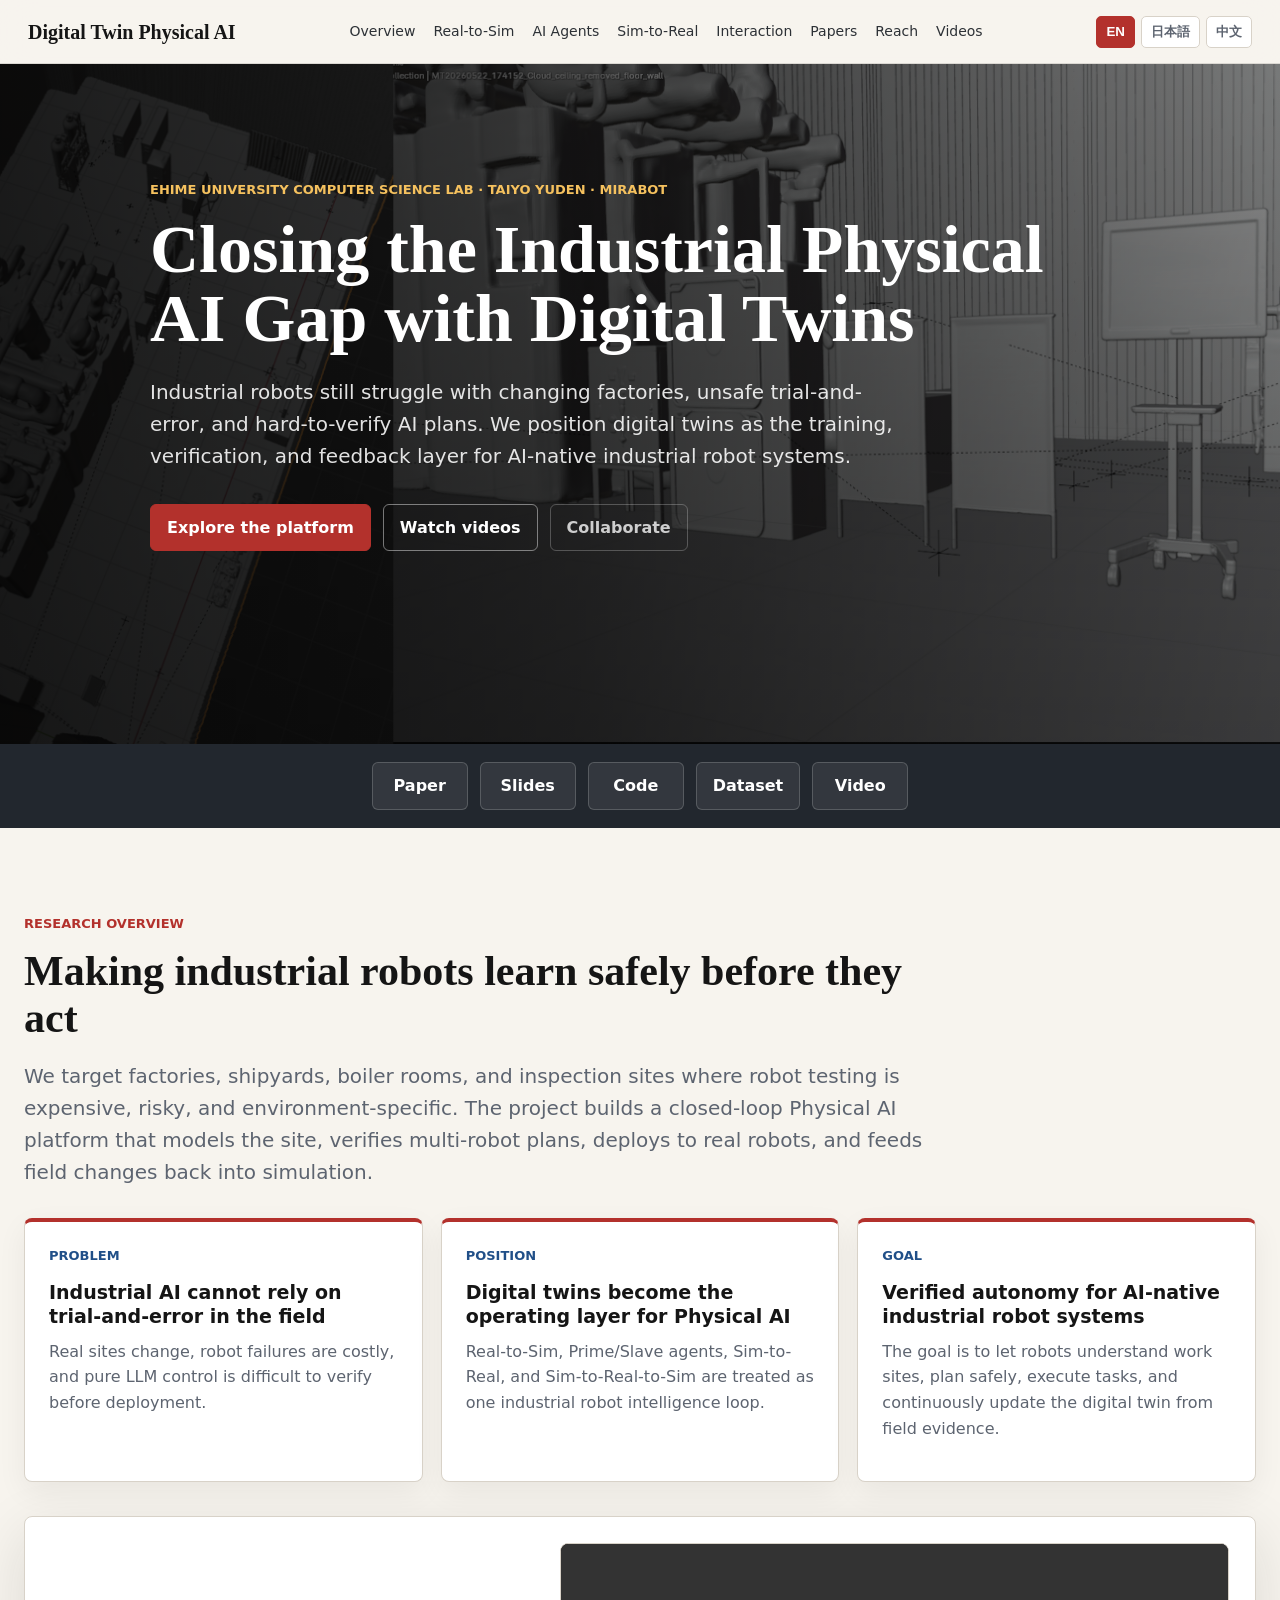
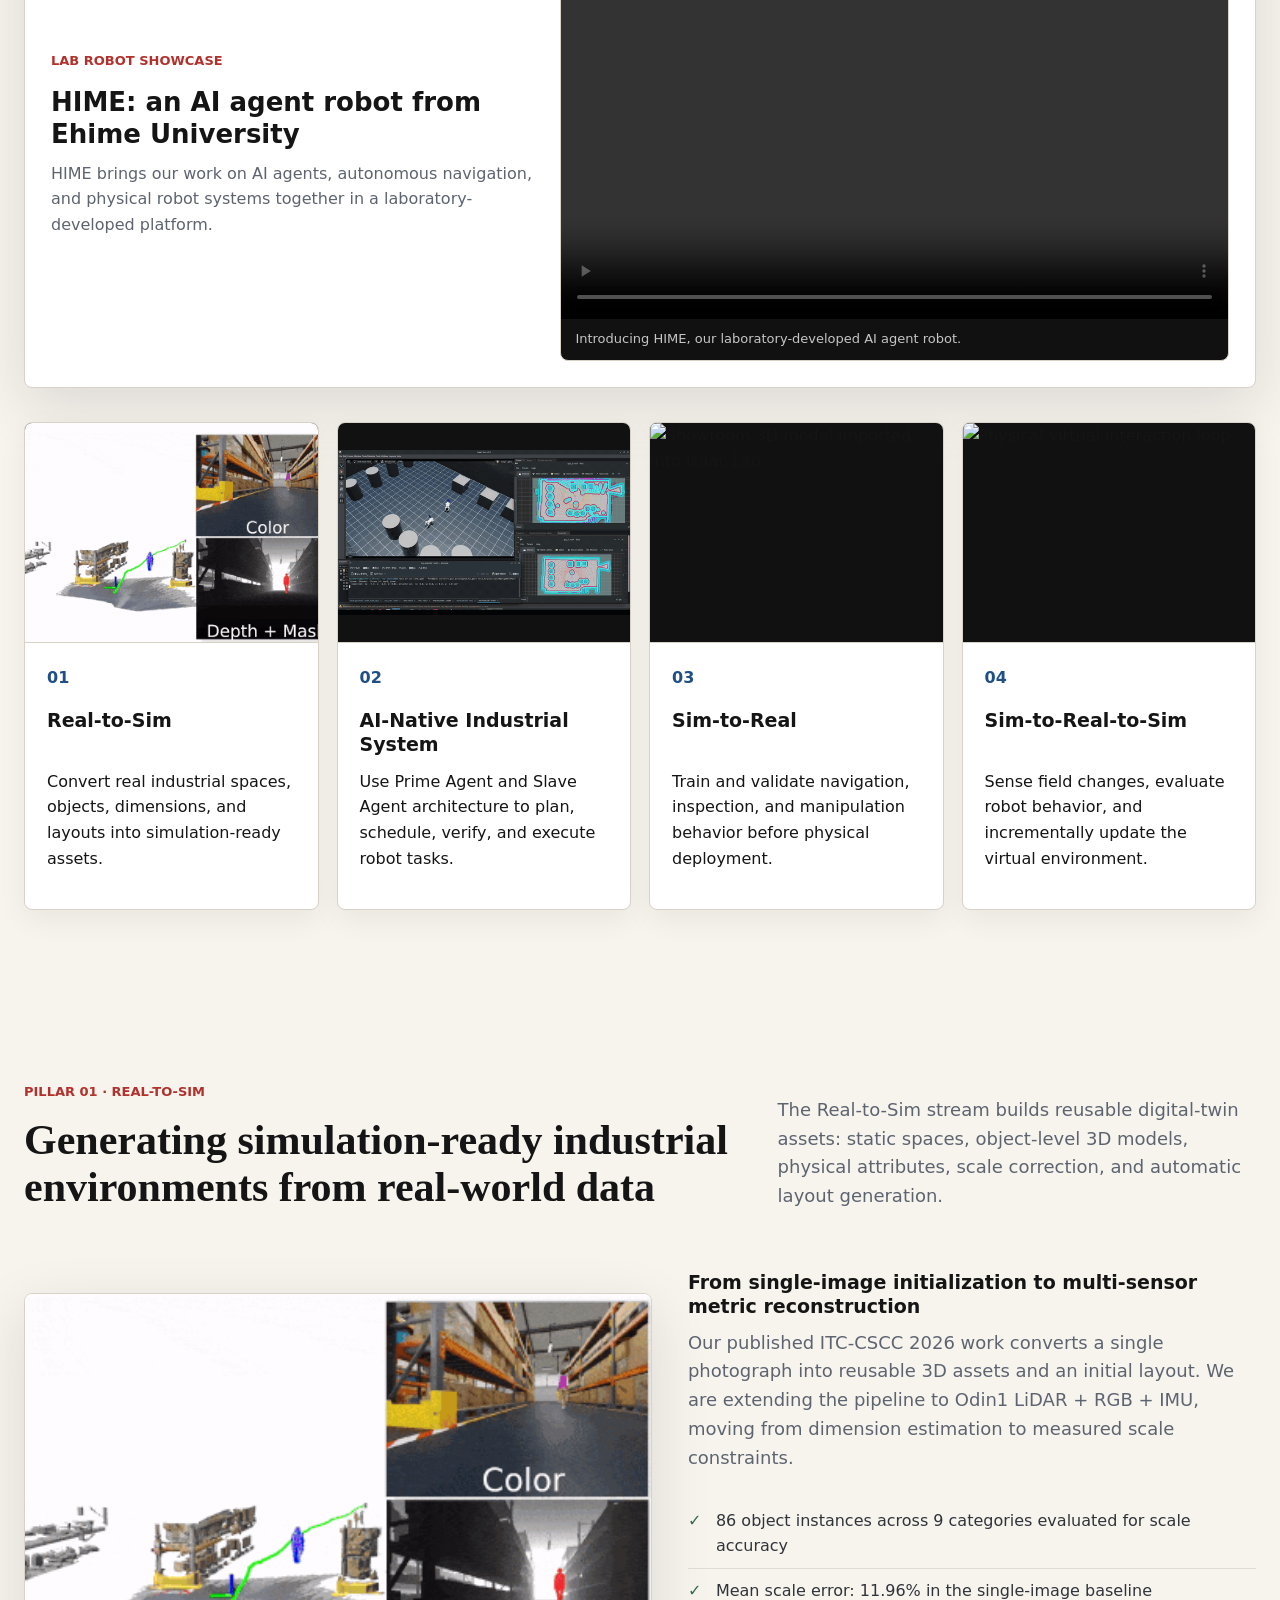
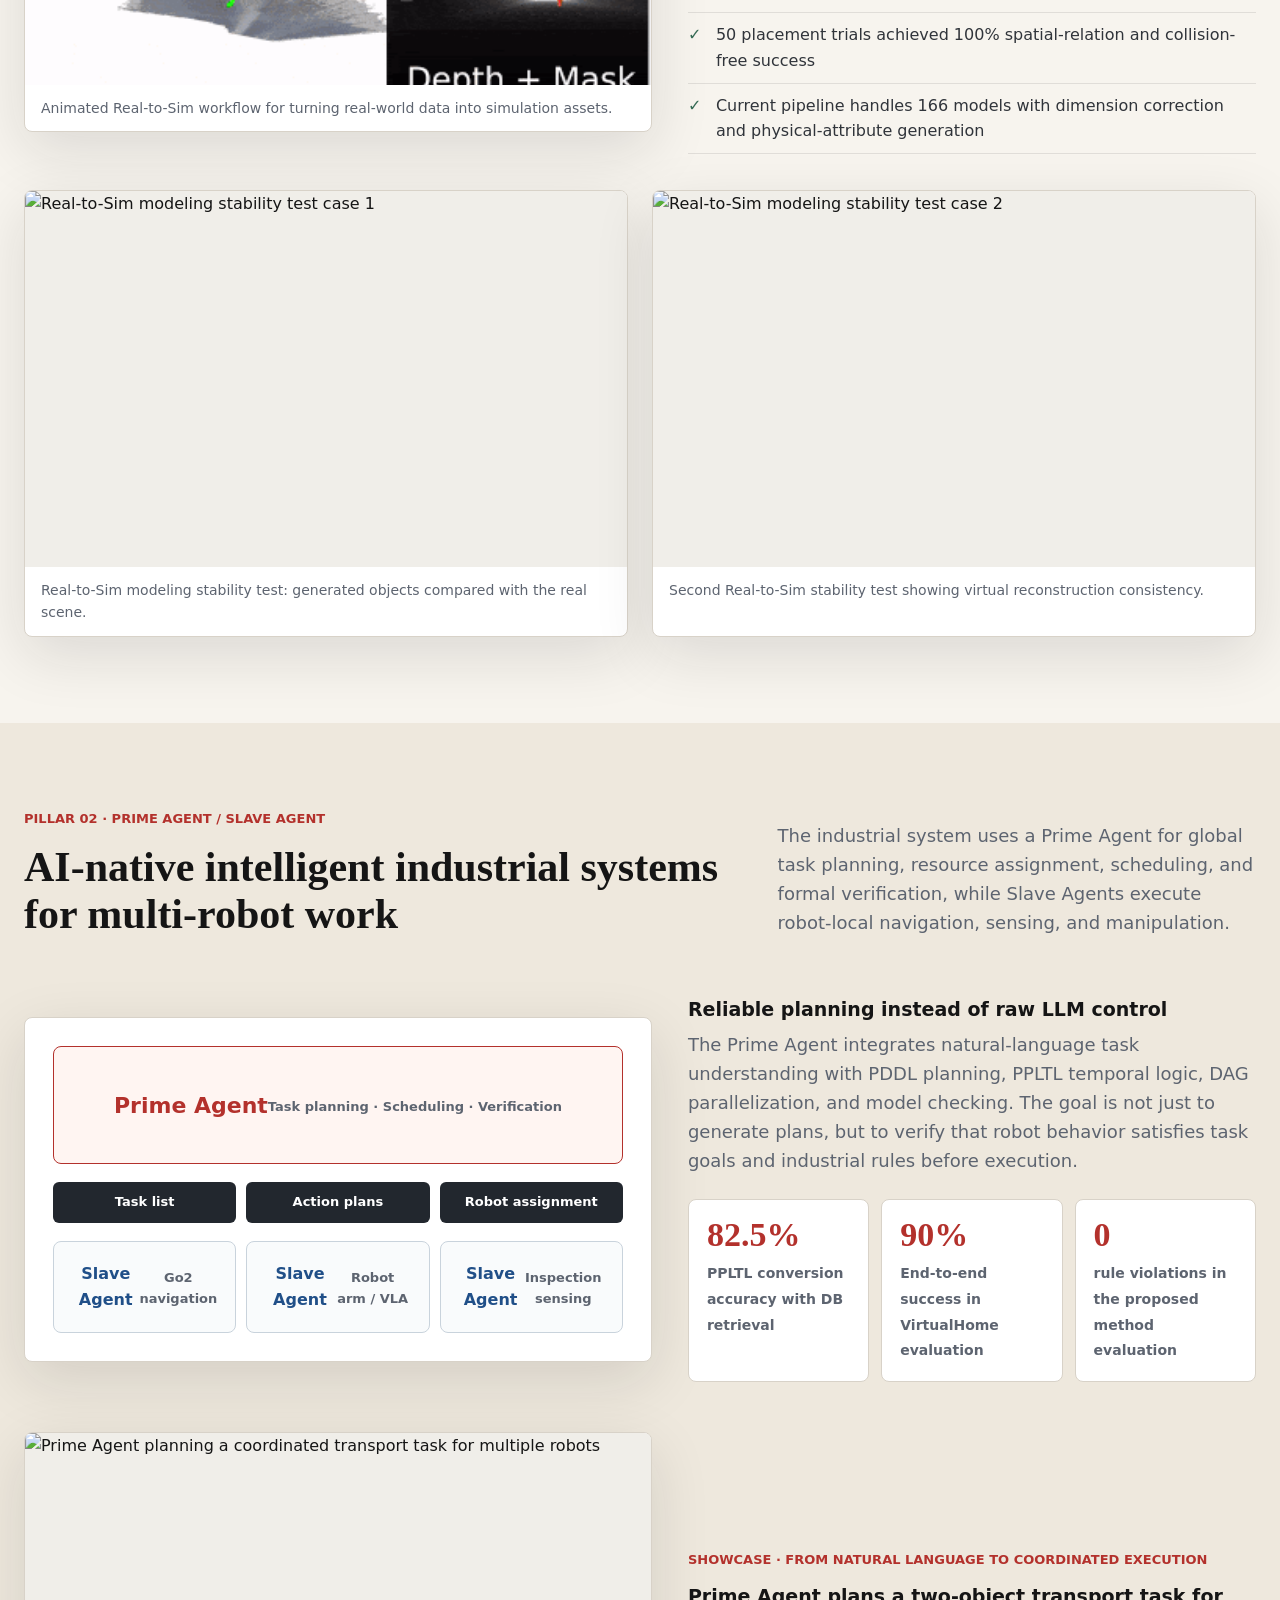
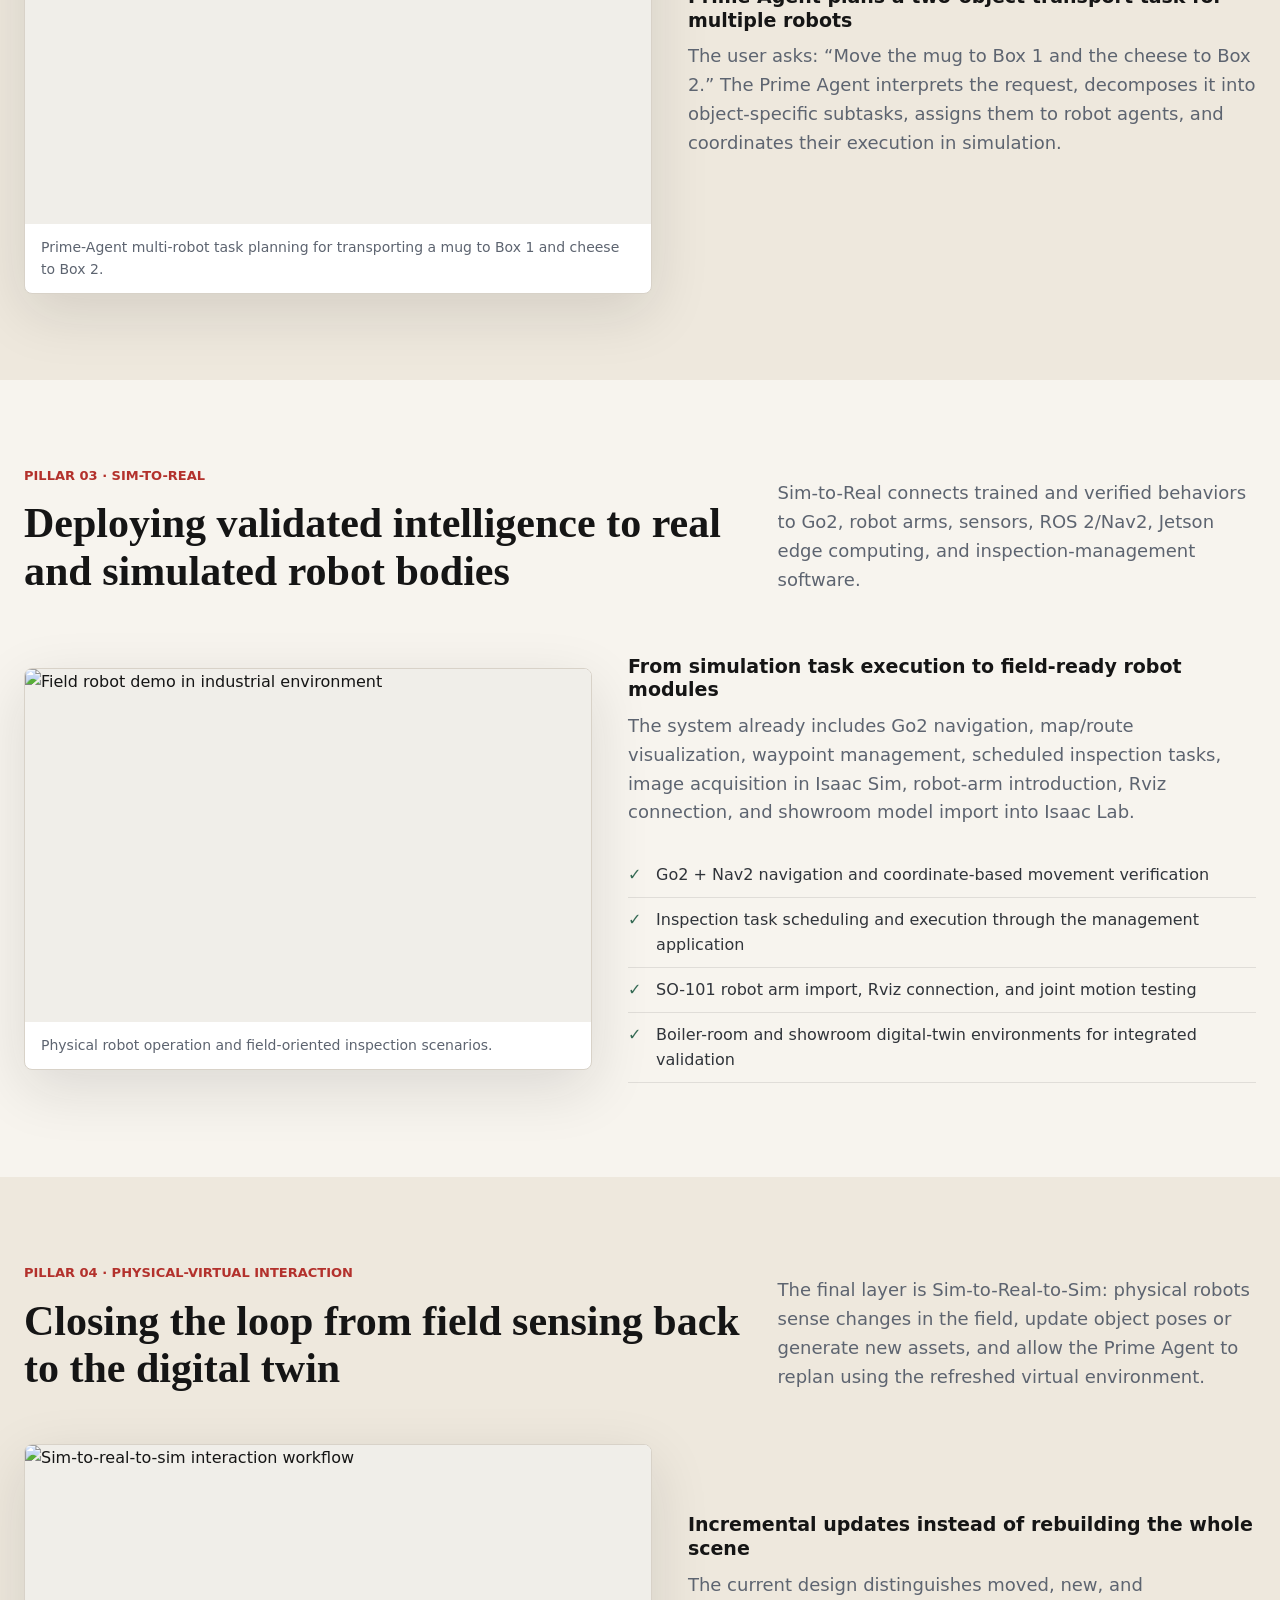
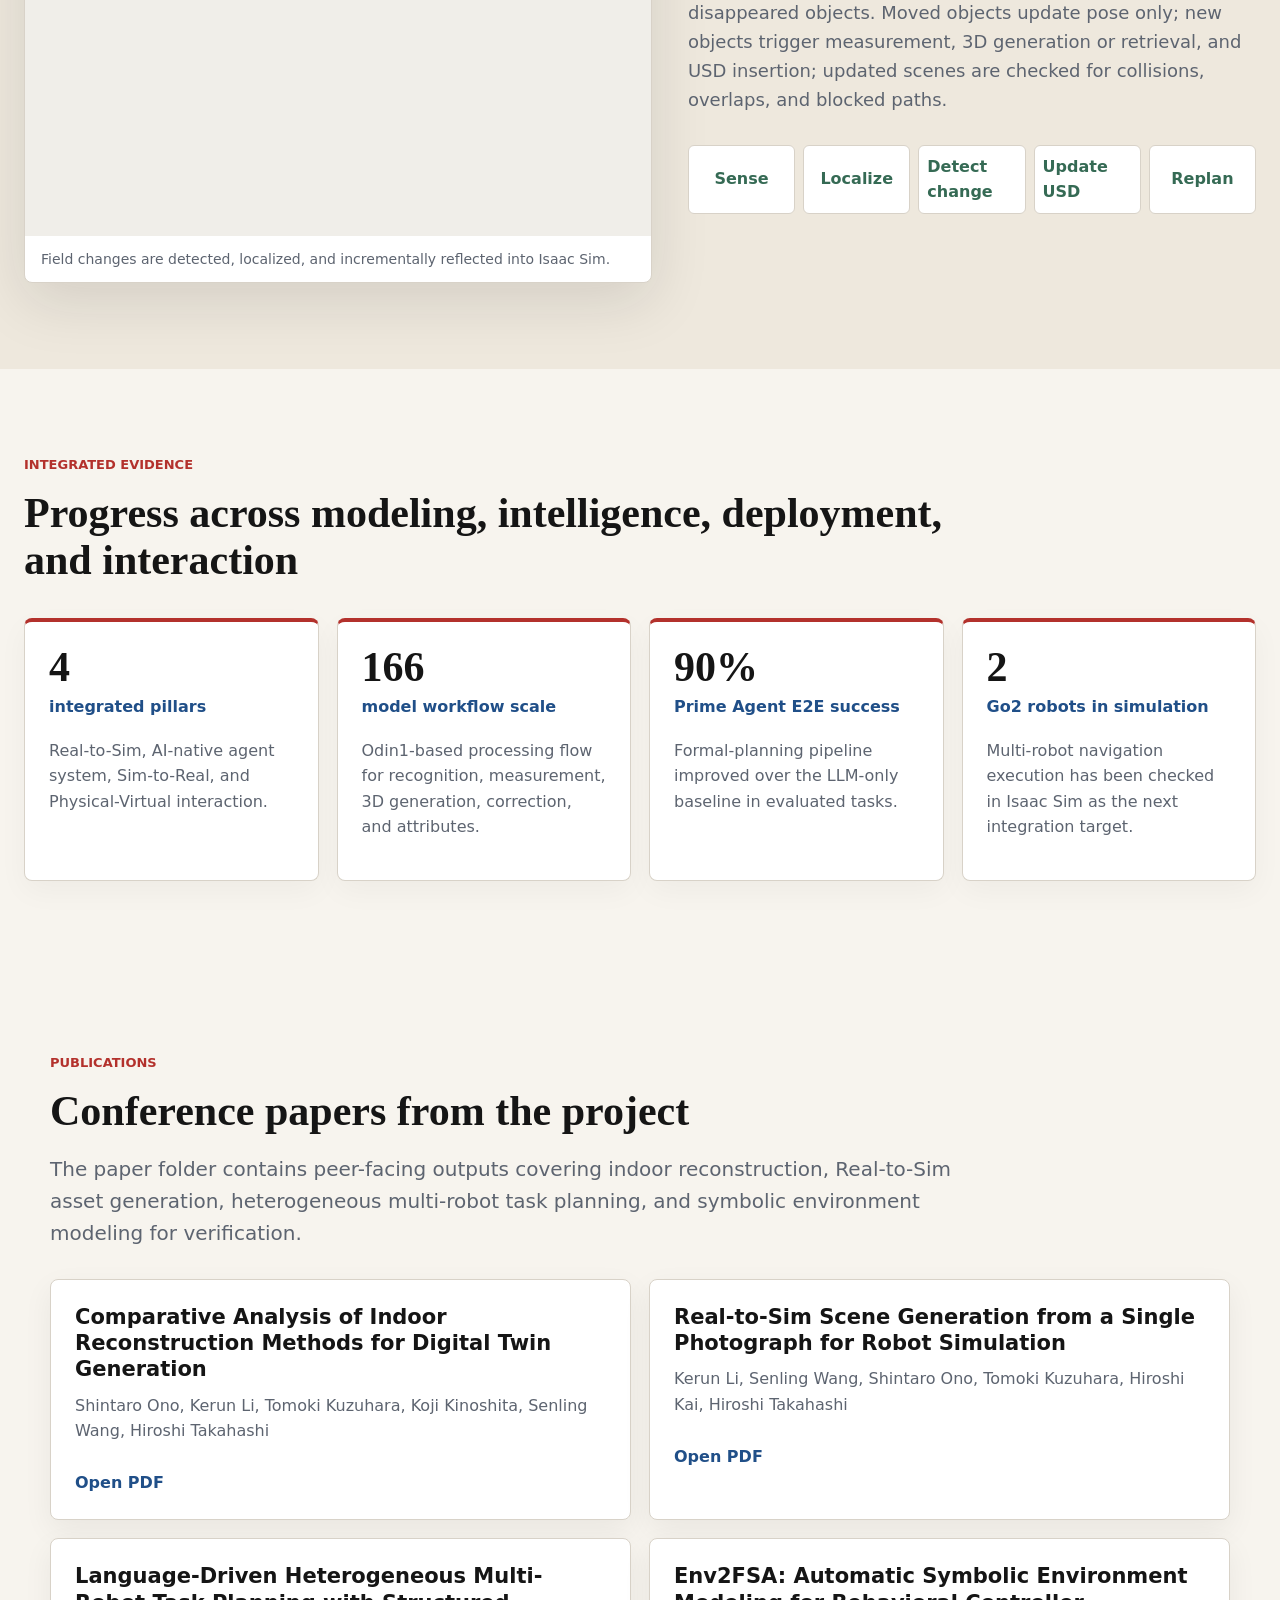
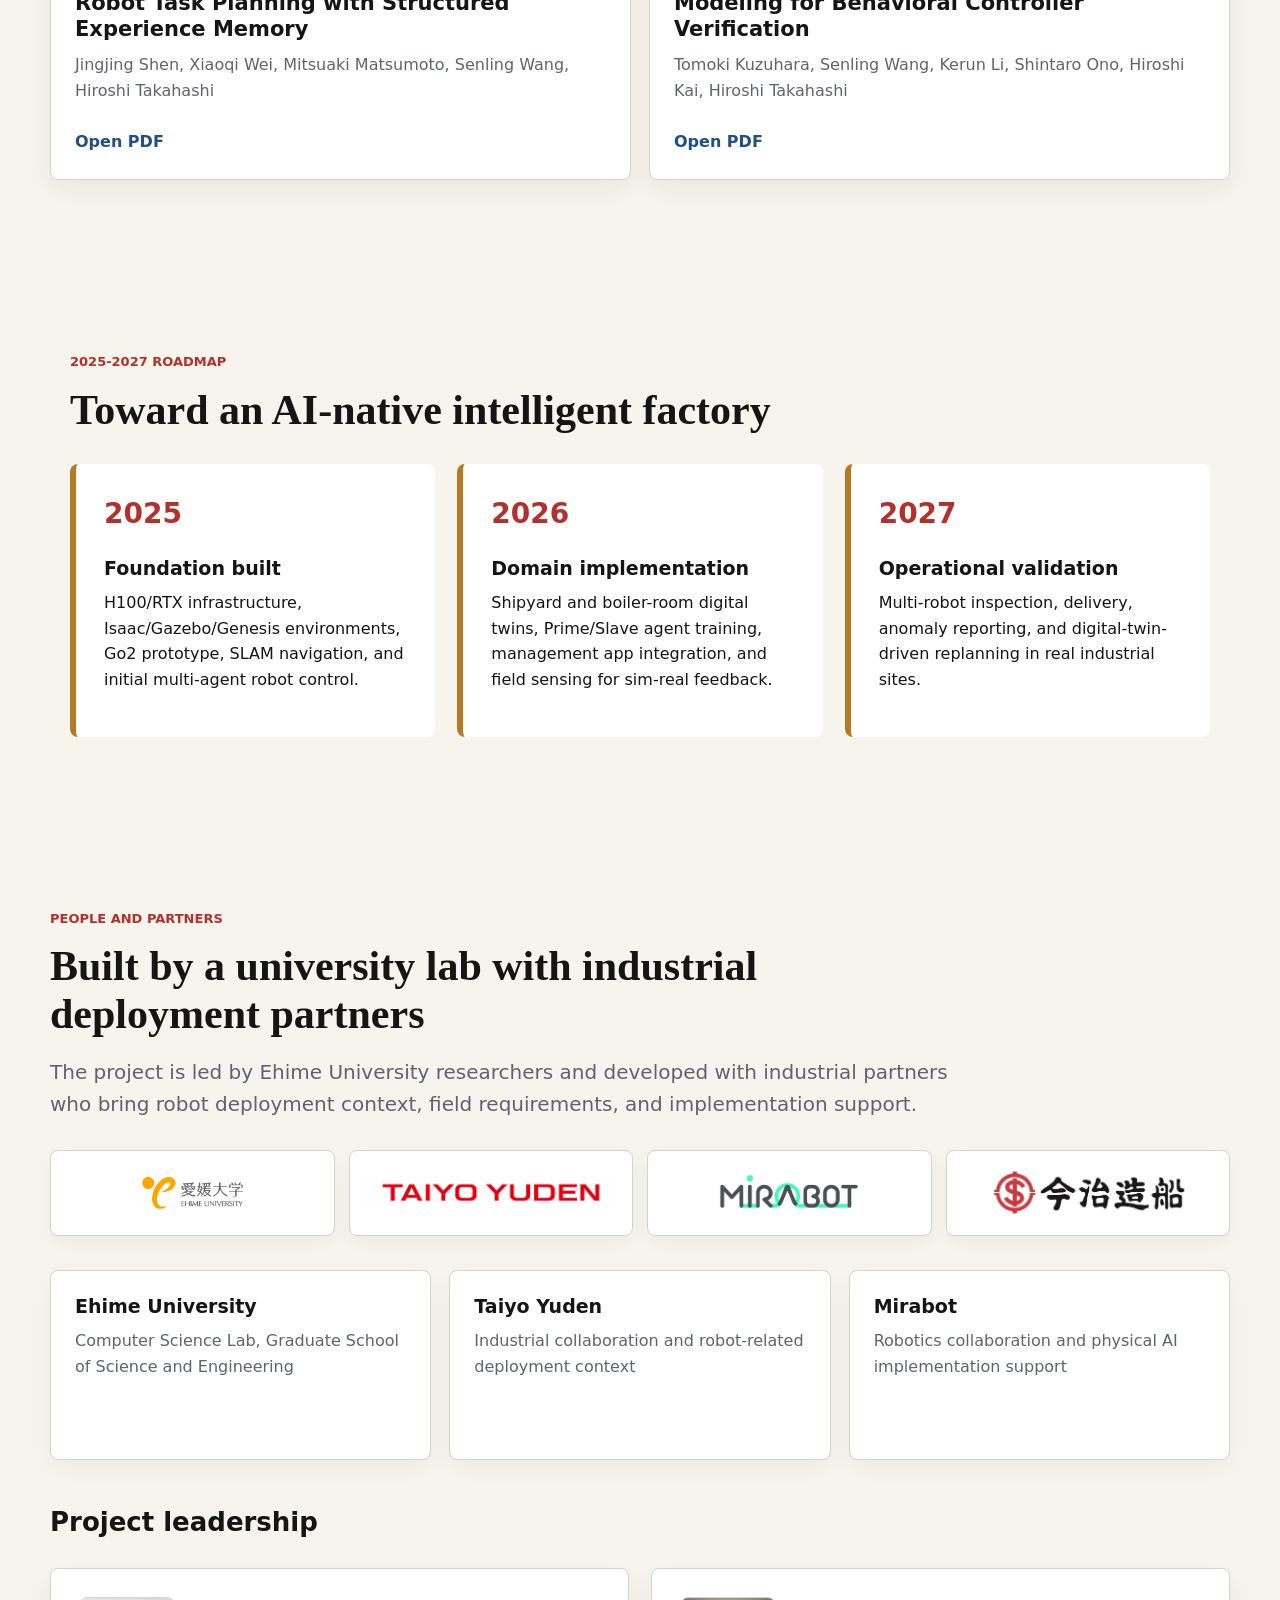
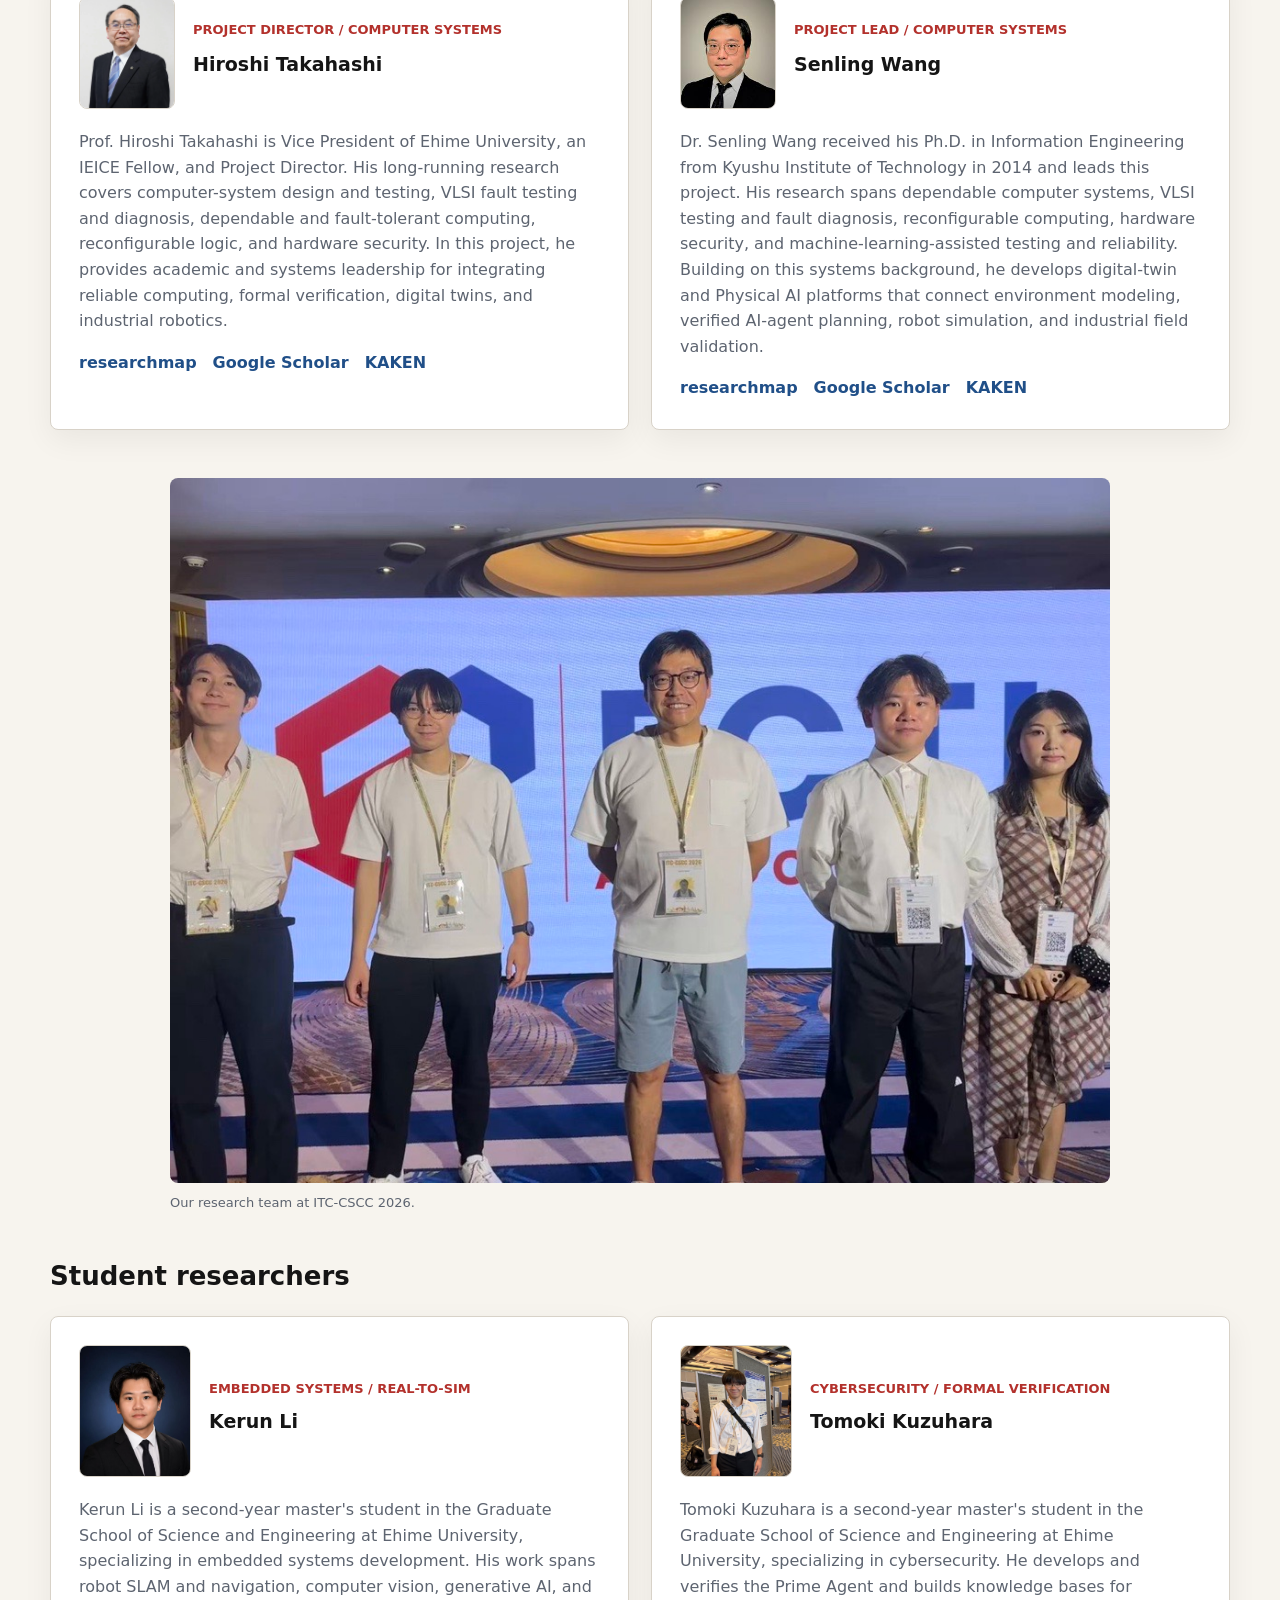
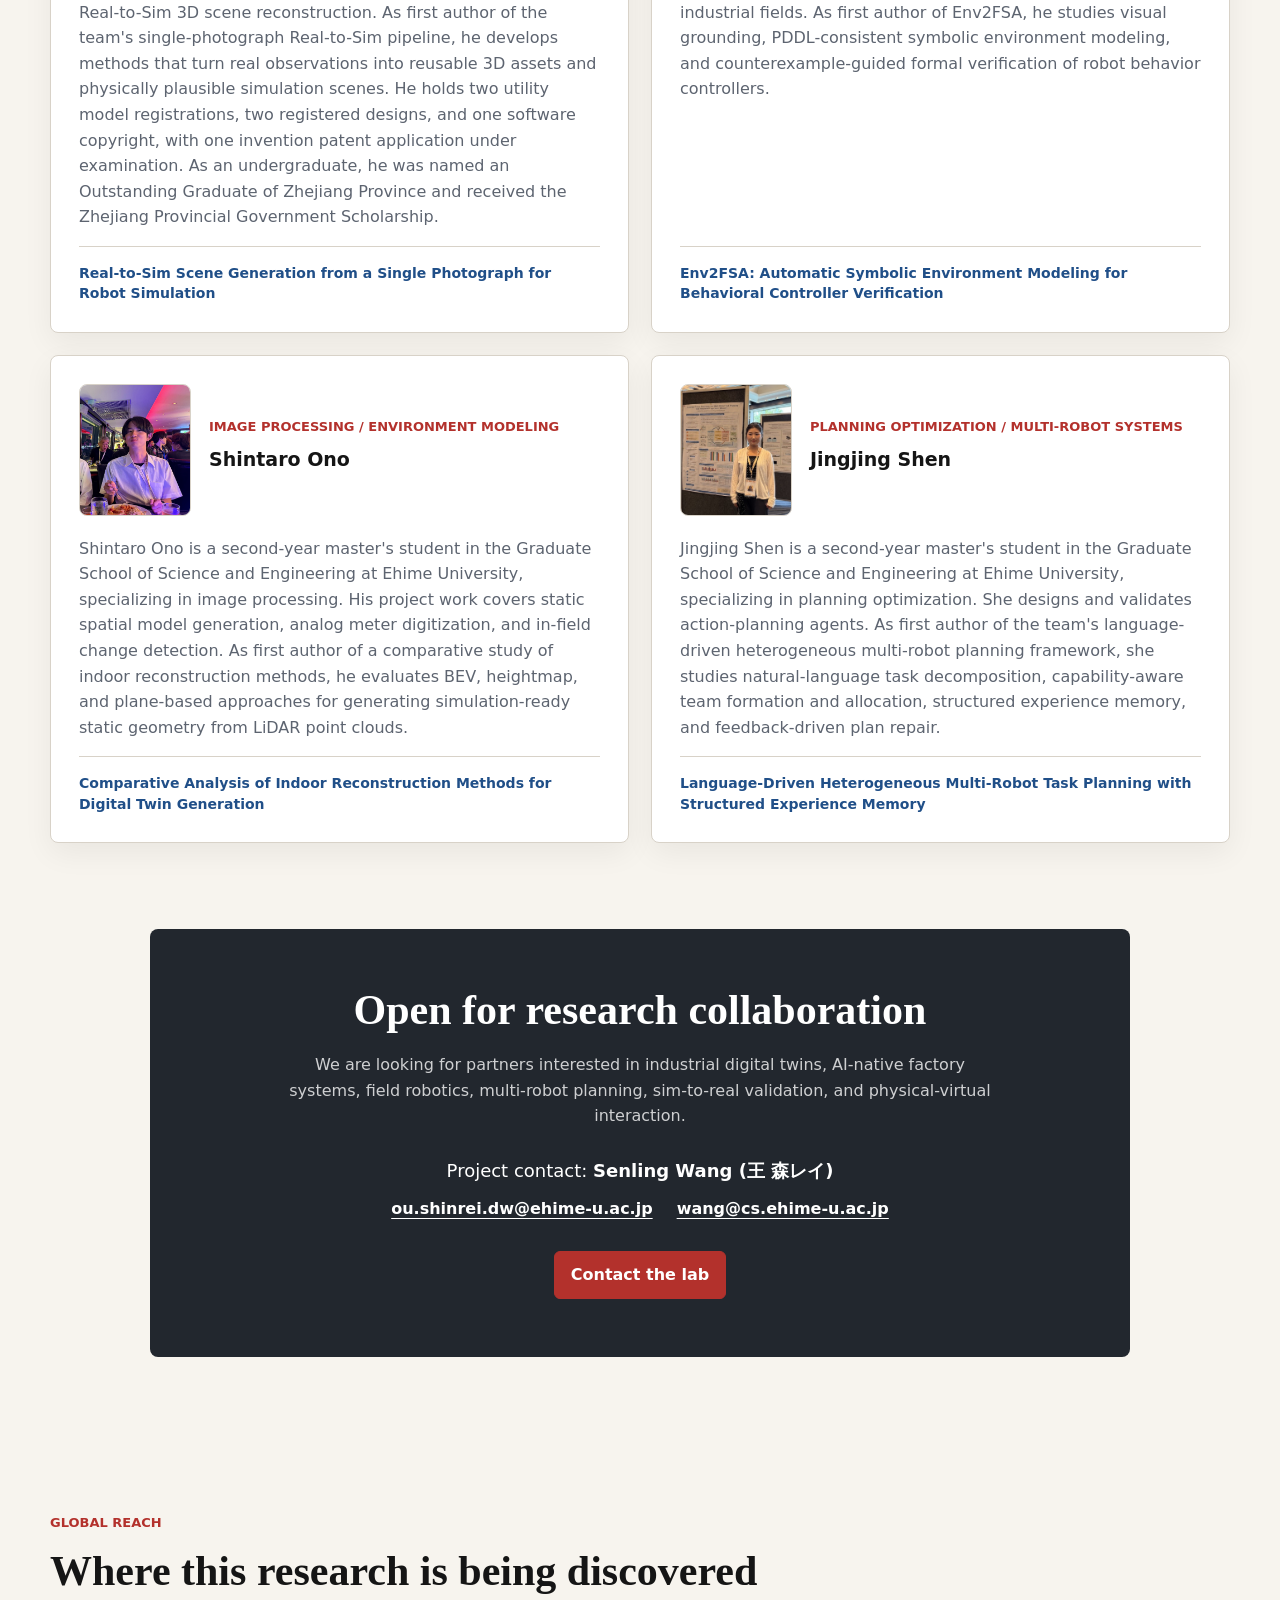
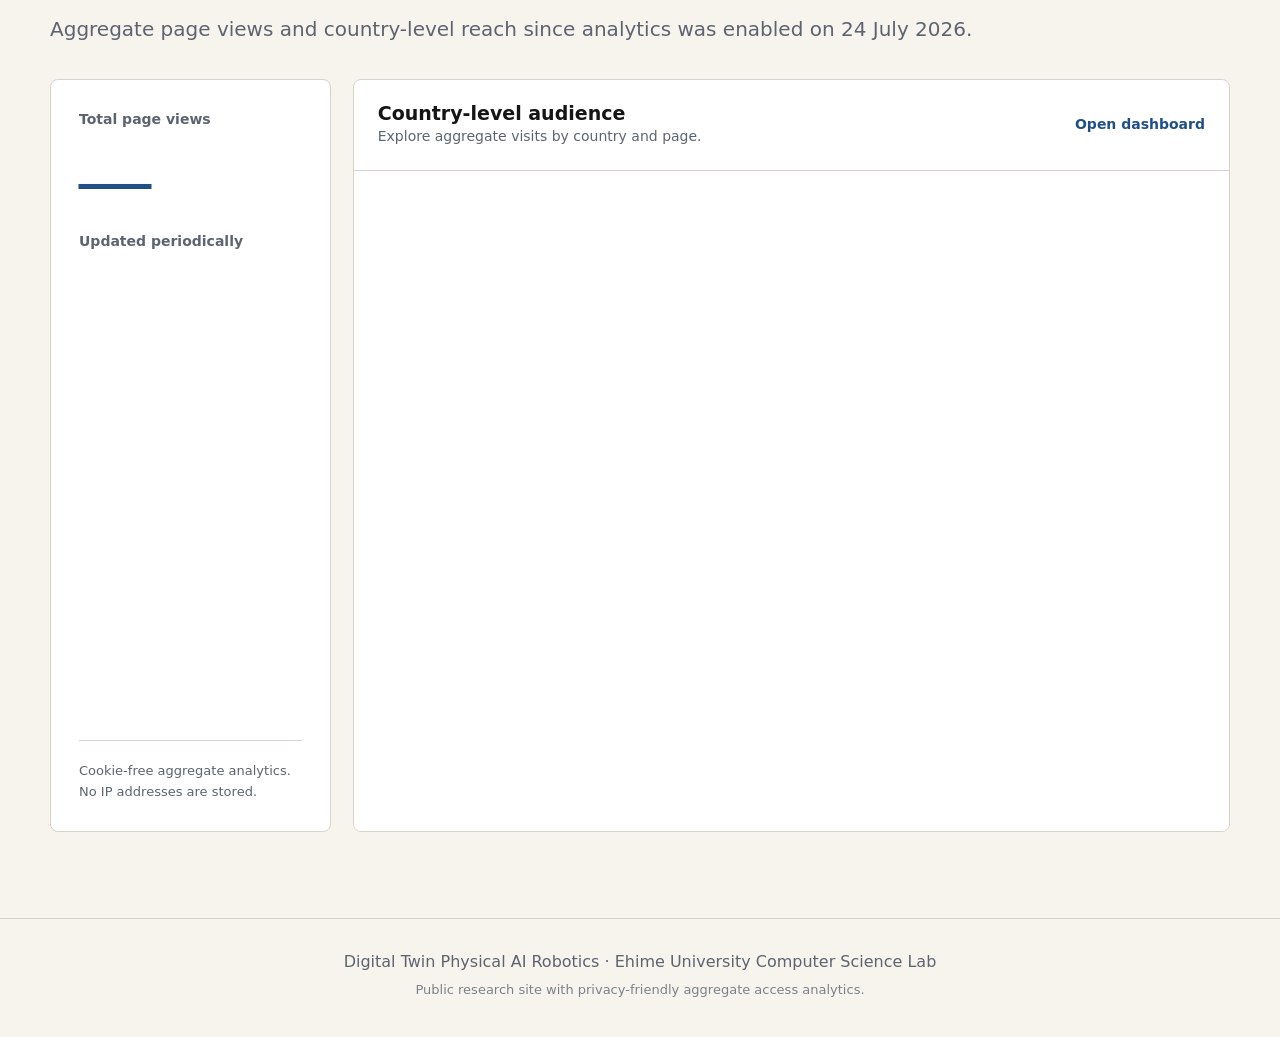
==== index.html @ be1a3636 "Add laboratory contact details" ====
﻿<!doctype html>
<html lang="en">
  <head>
    <meta charset="utf-8" />
    <meta name="viewport" content="width=device-width, initial-scale=1" />
    <title>Digital Twin Physical AI Robotics | Ehime University</title>
    <meta
      name="description"
      content="A digital-twin-centered Physical AI robotics platform for AI-native industrial systems, real-to-sim modeling, multi-agent robot planning, sim-to-real deployment, and physical-virtual interaction."
    />
    <link rel="canonical" href="https://ehimetakahashilab.github.io/Computer-System-Lab.io/" />
    <link rel="stylesheet" href="./styles.css" />
  </head>
  <body>
    <header class="site-header">
      <a class="brand" href="#top">Digital Twin Physical AI</a>
      <nav aria-label="Primary navigation">
        <a href="#overview" data-i18n="nav_overview">Overview</a>
        <a href="#real2sim" data-i18n="nav_real2sim">Real-to-Sim</a>
        <a href="#agents" data-i18n="nav_agents">AI Agents</a>
        <a href="#sim2real" data-i18n="nav_sim2real">Sim-to-Real</a>
        <a href="#interaction" data-i18n="nav_interaction">Interaction</a>
        <a href="#publications" data-i18n="nav_papers">Papers</a>
        <a href="#reach" data-i18n="nav_reach">Reach</a>
        <a href="./videos.html" data-i18n="nav_videos">Videos</a>
      </nav>
      <div class="language-switch" aria-label="Language selector">
        <button type="button" data-lang="en">EN</button>
        <button type="button" data-lang="ja">日本語</button>
        <button type="button" data-lang="zh">中文</button>
      </div>
    </header>

    <main id="top">
      <section class="hero" aria-labelledby="hero-title">
        <img class="hero-bg" src="./assets/ai-native-factory_2.png" alt="Simulation-ready industrial digital twin environment" />
        <div class="hero-overlay" aria-hidden="true"></div>
        <div class="hero-content">
          <p class="eyebrow" data-i18n="hero_eyebrow">Ehime University Computer Science Lab · Taiyo Yuden · Mirabot</p>
          <h1 id="hero-title" data-i18n="hero_title">Closing the Industrial Physical AI Gap with Digital Twins</h1>
          <p class="hero-subtitle" data-i18n="hero_subtitle">
            Industrial robots still struggle with changing factories, unsafe trial-and-error, and hard-to-verify AI
            plans. We position digital twins as the training, verification, and feedback layer for AI-native industrial
            robot systems.
          </p>
          <div class="hero-actions" aria-label="Project highlights">
            <a class="button primary" href="#overview" data-i18n="hero_cta_platform">Explore the platform</a>
            <a class="button" href="./videos.html" data-i18n="hero_cta_video">Watch videos</a>
            <a class="button ghost" href="#contact" data-i18n="hero_cta_collab">Collaborate</a>
          </div>
        </div>
      </section>

      <section class="paper-strip" aria-label="Project links">
        <a href="#publications" aria-label="Paper list" data-i18n="strip_paper">Paper</a>
        <a href="#" aria-label="Slides link placeholder">Slides</a>
        <a href="#" aria-label="Code link placeholder">Code</a>
        <a href="#" aria-label="Dataset link placeholder">Dataset</a>
        <a href="./videos.html" aria-label="Video index" data-i18n="strip_video">Video</a>
      </section>

      <section id="overview" class="section overview-section">
        <div class="section-kicker" data-i18n="overview_kicker">Research Overview</div>
        <h2 data-i18n="overview_title">Making industrial robots learn safely before they act</h2>
        <p class="lead" data-i18n="overview_lead">
          We target factories, shipyards, boiler rooms, and inspection sites where robot testing is expensive, risky,
          and environment-specific. The project builds a closed-loop Physical AI platform that models the site,
          verifies multi-robot plans, deploys to real robots, and feeds field changes back into simulation.
        </p>

        <div class="mission-grid" aria-label="Research problem, position, and goal">
          <article>
            <span data-i18n="mission_problem_label">Problem</span>
            <h3 data-i18n="mission_problem_title">Industrial AI cannot rely on trial-and-error in the field</h3>
            <p data-i18n="mission_problem_text">
              Real sites change, robot failures are costly, and pure LLM control is difficult to verify before
              deployment.
            </p>
          </article>
          <article>
            <span data-i18n="mission_position_label">Position</span>
            <h3 data-i18n="mission_position_title">Digital twins become the operating layer for Physical AI</h3>
            <p data-i18n="mission_position_text">
              Real-to-Sim, Prime/Slave agents, Sim-to-Real, and Sim-to-Real-to-Sim are treated as one industrial robot
              intelligence loop.
            </p>
          </article>
          <article>
            <span data-i18n="mission_goal_label">Goal</span>
            <h3 data-i18n="mission_goal_title">Verified autonomy for AI-native industrial robot systems</h3>
            <p data-i18n="mission_goal_text">
              The goal is to let robots understand work sites, plan safely, execute tasks, and continuously update the
              digital twin from field evidence.
            </p>
          </article>
        </div>

        <div id="hime" class="spotlight-video">
          <div>
            <div class="section-kicker" data-i18n="lab_video_kicker">Lab Robot Showcase</div>
            <h3 data-i18n="lab_video_title">HIME: an AI agent robot from Ehime University</h3>
            <p data-i18n="lab_video_text">
              HIME brings our work on AI agents, autonomous navigation, and physical robot systems together in a
              laboratory-developed platform.
            </p>
          </div>
          <figure class="spotlight-media">
            <video controls preload="metadata" playsinline>
              <source src="./videos/hime-ai-agent-robot-showcase.mp4" type="video/mp4" />
              Your browser does not support embedded video playback.
            </video>
            <figcaption data-i18n="lab_video_caption">Introducing HIME, our laboratory-developed AI agent robot.</figcaption>
          </figure>
        </div>

        <div class="overview-media-grid">
          <article class="overview-card">
            <div class="overview-media">
              <img src="./assets/overview-real-to-sim.gif" alt="Real-to-Sim modeling workflow" />
            </div>
            <div>
              <span class="index">01</span>
              <h3 data-i18n="card_real2sim_title">Real-to-Sim</h3>
              <p data-i18n="card_real2sim_text">Convert real industrial spaces, objects, dimensions, and layouts into simulation-ready assets.</p>
            </div>
          </article>

          <article class="overview-card">
            <div class="overview-media">
              <img class="contain-media" src="./videos/2026-07-21_two_go2_multi_robot_navigation.gif" alt="Two Go2 robots navigating in Isaac Sim" />
            </div>
            <div>
              <span class="index">02</span>
              <h3 data-i18n="card_agents_title">AI-Native Industrial System</h3>
              <p data-i18n="card_agents_text">Use Prime Agent and Slave Agent architecture to plan, schedule, verify, and execute robot tasks.</p>
            </div>
          </article>

          <article class="overview-card">
            <div class="overview-media">
              <img class="contain-media" src="./videos/2026-07-21_showroom_3d_model_in_isaaclab.gif" alt="Showroom 3D model imported into Isaac Lab" />
            </div>
            <div>
              <span class="index">03</span>
              <h3 data-i18n="card_sim2real_title">Sim-to-Real</h3>
              <p data-i18n="card_sim2real_text">Train and validate navigation, inspection, and manipulation behavior before physical deployment.</p>
            </div>
          </article>

          <article class="overview-card">
            <div class="overview-media">
              <img src="./assets/physical-virtual-loop.gif" alt="Physical virtual interaction loop" />
            </div>
            <div>
              <span class="index">04</span>
              <h3 data-i18n="card_interaction_title">Sim-to-Real-to-Sim</h3>
              <p data-i18n="card_interaction_text">Sense field changes, evaluate robot behavior, and incrementally update the virtual environment.</p>
            </div>
          </article>
        </div>
      </section>

      <section id="real2sim" class="section pillar-section">
        <div class="pillar-heading">
          <div>
            <div class="section-kicker" data-i18n="real2sim_kicker">Pillar 01 · Real-to-Sim</div>
            <h2 data-i18n="real2sim_title">Generating simulation-ready industrial environments from real-world data</h2>
          </div>
          <p data-i18n="real2sim_intro">
            The Real-to-Sim stream builds reusable digital-twin assets: static spaces, object-level 3D models,
            physical attributes, scale correction, and automatic layout generation.
          </p>
        </div>

        <div class="feature-grid">
          <figure class="media-frame">
            <img src="./assets/overview-real-to-sim.gif" alt="Animated Real-to-Sim modeling workflow" />
            <figcaption data-i18n="real2sim_figcap">Animated Real-to-Sim workflow for turning real-world data into simulation assets.</figcaption>
          </figure>
          <div class="feature-copy">
            <h3 data-i18n="real2sim_subtitle">From single-image initialization to multi-sensor metric reconstruction</h3>
            <p data-i18n="real2sim_body">
              Our published ITC-CSCC 2026 work converts a single photograph into reusable 3D assets and an initial
              layout. We are extending the pipeline to Odin1 LiDAR + RGB + IMU, moving from dimension estimation to
              measured scale constraints.
            </p>
            <ul class="check-list">
              <li data-i18n="real2sim_li1">86 object instances across 9 categories evaluated for scale accuracy</li>
              <li data-i18n="real2sim_li2">Mean scale error: 11.96% in the single-image baseline</li>
              <li data-i18n="real2sim_li3">50 placement trials achieved 100% spatial-relation and collision-free success</li>
              <li data-i18n="real2sim_li4">Current pipeline handles 166 models with dimension correction and physical-attribute generation</li>
            </ul>
          </div>
        </div>

        <div class="image-pair">
          <figure class="media-frame">
            <img class="contain-media" src="./videos/2026-07-21_real_to_sim_modeling_stability_case_1.gif" alt="Real-to-Sim modeling stability test case 1" />
            <figcaption data-i18n="scale_figcap">Real-to-Sim modeling stability test: generated objects compared with the real scene.</figcaption>
          </figure>
          <figure class="media-frame">
            <img class="contain-media" src="./videos/2026-07-21_real_to_sim_modeling_stability_case_1 (2).gif" alt="Real-to-Sim modeling stability test case 2" />
            <figcaption data-i18n="odin_figcap">Second Real-to-Sim stability test showing virtual reconstruction consistency.</figcaption>
          </figure>
        </div>
      </section>

      <section id="agents" class="section pillar-section soft-band">
        <div class="pillar-heading">
          <div>
            <div class="section-kicker" data-i18n="agents_kicker">Pillar 02 · Prime Agent / Slave Agent</div>
            <h2 data-i18n="agents_title">AI-native intelligent industrial systems for multi-robot work</h2>
          </div>
          <p data-i18n="agents_intro">
            The industrial system uses a Prime Agent for global task planning, resource assignment, scheduling, and
            formal verification, while Slave Agents execute robot-local navigation, sensing, and manipulation.
          </p>
        </div>

        <div class="agent-layout">
          <div class="agent-diagram" aria-label="Prime and Slave Agent architecture">
            <div class="agent-node prime">Prime Agent<br /><span>Task planning · Scheduling · Verification</span></div>
            <div class="agent-links">
              <span>Task list</span>
              <span>Action plans</span>
              <span>Robot assignment</span>
            </div>
            <div class="slave-row">
              <div class="agent-node">Slave Agent<br /><span>Go2 navigation</span></div>
              <div class="agent-node">Slave Agent<br /><span>Robot arm / VLA</span></div>
              <div class="agent-node">Slave Agent<br /><span>Inspection sensing</span></div>
            </div>
          </div>
          <div class="feature-copy">
            <h3 data-i18n="agents_subtitle">Reliable planning instead of raw LLM control</h3>
            <p data-i18n="agents_body">
              The Prime Agent integrates natural-language task understanding with PDDL planning, PPLTL temporal logic,
              DAG parallelization, and model checking. The goal is not just to generate plans, but to verify that robot
              behavior satisfies task goals and industrial rules before execution.
            </p>
            <div class="mini-metrics">
              <article><strong>82.5%</strong><span>PPLTL conversion accuracy with DB retrieval</span></article>
              <article><strong>90%</strong><span>End-to-end success in VirtualHome evaluation</span></article>
              <article><strong>0</strong><span>rule violations in the proposed method evaluation</span></article>
            </div>
          </div>
        </div>

        <div class="feature-grid agent-showcase">
          <figure class="media-frame">
            <img
              class="contain-media"
              src="./videos/prime agentによるマルチロボットのタスク計画(マグカップをボックス1、チーズをボックス2まで搬送してください).gif"
              alt="Prime Agent planning a coordinated transport task for multiple robots"
              loading="lazy"
              decoding="async"
            />
            <figcaption data-i18n="agents_showcase_figcap">
              Prime-Agent multi-robot task planning for transporting a mug to Box 1 and cheese to Box 2.
            </figcaption>
          </figure>
          <div class="feature-copy">
            <div class="section-kicker" data-i18n="agents_showcase_kicker">Showcase · From natural language to coordinated execution</div>
            <h3 data-i18n="agents_showcase_title">Prime Agent plans a two-object transport task for multiple robots</h3>
            <p data-i18n="agents_showcase_body">
              The user asks: “Move the mug to Box 1 and the cheese to Box 2.” The Prime Agent interprets the request,
              decomposes it into object-specific subtasks, assigns them to robot agents, and coordinates their execution
              in simulation.
            </p>
          </div>
        </div>
      </section>

      <section id="sim2real" class="section pillar-section">
        <div class="pillar-heading">
          <div>
            <div class="section-kicker" data-i18n="sim2real_kicker">Pillar 03 · Sim-to-Real</div>
            <h2 data-i18n="sim2real_title">Deploying validated intelligence to real and simulated robot bodies</h2>
          </div>
          <p data-i18n="sim2real_intro">
            Sim-to-Real connects trained and verified behaviors to Go2, robot arms, sensors, ROS 2/Nav2, Jetson edge
            computing, and inspection-management software.
          </p>
        </div>

        <div class="feature-grid reverse-feature">
          <figure class="media-frame">
            <img src="./assets/field-robot-demo.gif" alt="Field robot demo in industrial environment" />
            <figcaption data-i18n="sim2real_figcap">Physical robot operation and field-oriented inspection scenarios.</figcaption>
          </figure>
          <div class="feature-copy">
            <h3 data-i18n="sim2real_subtitle">From simulation task execution to field-ready robot modules</h3>
            <p data-i18n="sim2real_body">
              The system already includes Go2 navigation, map/route visualization, waypoint management, scheduled
              inspection tasks, image acquisition in Isaac Sim, robot-arm introduction, Rviz connection, and showroom
              model import into Isaac Lab.
            </p>
            <ul class="check-list">
              <li>Go2 + Nav2 navigation and coordinate-based movement verification</li>
              <li>Inspection task scheduling and execution through the management application</li>
              <li>SO-101 robot arm import, Rviz connection, and joint motion testing</li>
              <li>Boiler-room and showroom digital-twin environments for integrated validation</li>
            </ul>
          </div>
        </div>
      </section>

      <section id="interaction" class="section pillar-section soft-band">
        <div class="pillar-heading">
          <div>
            <div class="section-kicker" data-i18n="interaction_kicker">Pillar 04 · Physical-Virtual Interaction</div>
            <h2 data-i18n="interaction_title">Closing the loop from field sensing back to the digital twin</h2>
          </div>
          <p data-i18n="interaction_intro">
            The final layer is Sim-to-Real-to-Sim: physical robots sense changes in the field, update object poses or
            generate new assets, and allow the Prime Agent to replan using the refreshed virtual environment.
          </p>
        </div>

        <div class="feature-grid">
          <figure class="media-frame">
            <img src="./assets/physical-virtual-loop.gif" alt="Sim-to-real-to-sim interaction workflow" />
            <figcaption data-i18n="interaction_figcap">Field changes are detected, localized, and incrementally reflected into Isaac Sim.</figcaption>
          </figure>
          <div class="feature-copy">
            <h3 data-i18n="interaction_subtitle">Incremental updates instead of rebuilding the whole scene</h3>
            <p data-i18n="interaction_body">
              The current design distinguishes moved, new, and disappeared objects. Moved objects update pose only;
              new objects trigger measurement, 3D generation or retrieval, and USD insertion; updated scenes are
              checked for collisions, overlaps, and blocked paths.
            </p>
            <div class="pipeline">
              <span>Sense</span>
              <span>Localize</span>
              <span>Detect change</span>
              <span>Update USD</span>
              <span>Replan</span>
            </div>
          </div>
        </div>
      </section>

      <section id="evidence" class="section results-section">
        <div class="section-kicker" data-i18n="evidence_kicker">Integrated Evidence</div>
        <h2 data-i18n="evidence_title">Progress across modeling, intelligence, deployment, and interaction</h2>
        <div class="metrics">
          <article>
            <strong>4</strong>
            <span data-i18n="metric_pillars_label">integrated pillars</span>
            <p data-i18n="metric_pillars_text">Real-to-Sim, AI-native agent system, Sim-to-Real, and Physical-Virtual interaction.</p>
          </article>
          <article>
            <strong>166</strong>
            <span data-i18n="metric_models_label">model workflow scale</span>
            <p data-i18n="metric_models_text">Odin1-based processing flow for recognition, measurement, 3D generation, correction, and attributes.</p>
          </article>
          <article>
            <strong>90%</strong>
            <span data-i18n="metric_prime_label">Prime Agent E2E success</span>
            <p data-i18n="metric_prime_text">Formal-planning pipeline improved over the LLM-only baseline in evaluated tasks.</p>
          </article>
          <article>
            <strong>2</strong>
            <span data-i18n="metric_go2_label">Go2 robots in simulation</span>
            <p data-i18n="metric_go2_text">Multi-robot navigation execution has been checked in Isaac Sim as the next integration target.</p>
          </article>
        </div>
      </section>

      <section id="publications" class="section publications-section">
        <div class="section-kicker" data-i18n="pub_kicker">Publications</div>
        <h2 data-i18n="pub_title">Conference papers from the project</h2>
        <p class="lead" data-i18n="pub_lead">
          The paper folder contains peer-facing outputs covering indoor reconstruction, Real-to-Sim asset generation,
          heterogeneous multi-robot task planning, and symbolic environment modeling for verification.
        </p>
        <div class="paper-list">
          <article>
            <h3>Comparative Analysis of Indoor Reconstruction Methods for Digital Twin Generation</h3>
            <p>Shintaro Ono, Kerun Li, Tomoki Kuzuhara, Koji Kinoshita, Senling Wang, Hiroshi Takahashi</p>
            <a href="./papers/m65258-ono stamped-e.pdf">Open PDF</a>
          </article>
          <article>
            <h3>Real-to-Sim Scene Generation from a Single Photograph for Robot Simulation</h3>
            <p>Kerun Li, Senling Wang, Shintaro Ono, Tomoki Kuzuhara, Hiroshi Kai, Hiroshi Takahashi</p>
            <a href="./papers/m69484-li stamped-e.pdf">Open PDF</a>
          </article>
          <article>
            <h3>Language-Driven Heterogeneous Multi-Robot Task Planning with Structured Experience Memory</h3>
            <p>Jingjing Shen, Xiaoqi Wei, Mitsuaki Matsumoto, Senling Wang, Hiroshi Takahashi</p>
            <a href="./papers/m70501-shen stamped-e.pdf">Open PDF</a>
          </article>
          <article>
            <h3>Env2FSA: Automatic Symbolic Environment Modeling for Behavioral Controller Verification</h3>
            <p>Tomoki Kuzuhara, Senling Wang, Kerun Li, Shintaro Ono, Hiroshi Kai, Hiroshi Takahashi</p>
            <a href="./papers/m70884-kuzuhara stamped-e.pdf">Open PDF</a>
          </article>
        </div>
      </section>

      <section id="roadmap" class="section roadmap">
        <div class="section-kicker" data-i18n="roadmap_kicker">2025-2027 Roadmap</div>
        <h2 data-i18n="roadmap_title">Toward an AI-native intelligent factory</h2>
        <div class="timeline">
          <article>
            <time>2025</time>
            <h3 data-i18n="roadmap_2025_title">Foundation built</h3>
            <p data-i18n="roadmap_2025_text">H100/RTX infrastructure, Isaac/Gazebo/Genesis environments, Go2 prototype, SLAM navigation, and initial multi-agent robot control.</p>
          </article>
          <article>
            <time>2026</time>
            <h3 data-i18n="roadmap_2026_title">Domain implementation</h3>
            <p data-i18n="roadmap_2026_text">Shipyard and boiler-room digital twins, Prime/Slave agent training, management app integration, and field sensing for sim-real feedback.</p>
          </article>
          <article>
            <time>2027</time>
            <h3 data-i18n="roadmap_2027_title">Operational validation</h3>
            <p data-i18n="roadmap_2027_text">Multi-robot inspection, delivery, anomaly reporting, and digital-twin-driven replanning in real industrial sites.</p>
          </article>
        </div>
      </section>

      <section id="team" class="section team">
        <div class="section-kicker" data-i18n="team_kicker">People and Partners</div>
        <h2 data-i18n="team_title">Built by a university lab with industrial deployment partners</h2>
        <p class="lead" data-i18n="team_lead">
          The project is led by Ehime University researchers and developed with industrial partners who bring robot
          deployment context, field requirements, and implementation support.
        </p>
        <div class="logo-strip" aria-label="Project organizations">
          <img src="./assets/logos/愛媛大学-logo.webp" alt="Ehime University logo" />
          <img src="./assets/logos/TAIYO_YUDEN_red_with spaces.png" alt="Taiyo Yuden logo" />
          <a href="https://www.mirabot.co.jp/" target="_blank" rel="noopener" aria-label="Visit the MIRABOT website">
            <img src="./assets/logos/Mirabot logo.png" alt="MIRABOT logo" />
          </a>
          <img src="./assets/logos/今治造船imazo_logo.jpg" alt="Imabari Shipbuilding logo" />
        </div>
        <div class="team-grid">
          <article>
            <h3>Ehime University</h3>
            <p data-i18n="team_ehime">Computer Science Lab, Graduate School of Science and Engineering</p>
          </article>
          <article>
            <h3>Taiyo Yuden</h3>
            <p data-i18n="team_taiyo">Industrial collaboration and robot-related deployment context</p>
          </article>
          <article>
            <h3>Mirabot</h3>
            <p data-i18n="team_mirabot">Robotics collaboration and physical AI implementation support</p>
          </article>
        </div>
        <h3 class="team-section-title" data-i18n="team_leadership_title">Project leadership</h3>
        <div class="bio-grid">
          <article class="bio-card">
            <div class="bio-header">
              <img src="./assets/photos/★DSC01225（高橋寛先生）-edited-1-768x1024.webp" alt="Hiroshi Takahashi portrait" />
              <div>
                <p class="role" data-i18n="bio_takahashi_role">Project Director / Computer Systems</p>
                <h3>Hiroshi Takahashi</h3>
              </div>
            </div>
            <p data-i18n="bio_takahashi_text">
              Prof. Hiroshi Takahashi is Vice President of Ehime University, an IEICE Fellow, and Project Director. His
              long-running research covers computer-system design and testing, VLSI fault testing and diagnosis,
              dependable and fault-tolerant computing, reconfigurable logic, and hardware security. In this project, he
              provides academic and systems leadership for integrating reliable computing, formal verification, digital
              twins, and industrial robotics.
            </p>
            <div class="bio-links">
              <a href="https://researchmap.jp/read0171345" target="_blank" rel="noopener" data-i18n="link_researchmap">researchmap</a>
              <a href="https://scholar.google.com/citations?hl=en&user=8PPhZqoAAAAJ" target="_blank" rel="noopener" data-i18n="link_google_scholar">Google Scholar</a>
              <a href="https://nrid.nii.ac.jp/ja/nrid/1000080226878/" target="_blank" rel="noopener" data-i18n="link_kaken">KAKEN</a>
            </div>
          </article>
          <article class="bio-card">
            <div class="bio-header">
              <img src="./assets/photos/個人写真.jpg" alt="Senling Wang portrait" />
              <div>
                <p class="role" data-i18n="bio_wang_role">Project Lead / Computer Systems</p>
                <h3>Senling Wang</h3>
              </div>
            </div>
            <p data-i18n="bio_wang_text">
              Dr. Senling Wang received his Ph.D. in Information Engineering from Kyushu Institute of Technology in
              2014 and leads this project. His research spans dependable computer systems, VLSI testing and fault
              diagnosis, reconfigurable computing, hardware security, and machine-learning-assisted testing and
              reliability. Building on this systems background, he develops digital-twin and Physical AI platforms that
              connect environment modeling, verified AI-agent planning, robot simulation, and industrial field
              validation.
            </p>
            <div class="bio-links">
              <a href="https://researchmap.jp/senling_wang_scholar" target="_blank" rel="noopener" data-i18n="link_researchmap">researchmap</a>
              <a href="https://scholar.google.com/citations?hl=ja&user=uGmNX3kAAAAJ" target="_blank" rel="noopener" data-i18n="link_google_scholar">Google Scholar</a>
              <a href="https://nrid.nii.ac.jp/ja/nrid/1000090735581/" target="_blank" rel="noopener" data-i18n="link_kaken">KAKEN</a>
            </div>
          </article>
        </div>
        <figure class="team-photo">
          <img
            src="./assets/photos/team-itc-cscc-2026.jpg"
            alt="Ehime University research team at ITC-CSCC 2026"
            loading="lazy"
          />
          <figcaption data-i18n="team_photo_caption">Our research team at ITC-CSCC 2026.</figcaption>
        </figure>
        <h3 id="student-researchers" class="team-section-title" data-i18n="team_researchers_title">Student researchers</h3>
        <div class="member-grid">
          <article class="member-card">
            <div class="member-header">
              <img src="./assets/photos/kerun-li.jpg" alt="Kerun Li portrait" loading="lazy" />
              <div>
                <p class="role" data-i18n="member_li_role">Embedded Systems / Real-to-Sim</p>
                <h3>Kerun Li</h3>
              </div>
            </div>
            <p data-i18n="member_li_bio">
              Kerun Li is a second-year master's student in the Graduate School of Science and Engineering at Ehime
              University, specializing in embedded systems development. His work spans robot SLAM and navigation,
              computer vision, generative AI, and Real-to-Sim 3D scene reconstruction. As first author of the team's
              single-photograph Real-to-Sim pipeline, he develops methods that turn real observations into reusable 3D
              assets and physically plausible simulation scenes. He holds two utility model registrations, two
              registered designs, and one software copyright, with one invention patent application under examination.
              As an undergraduate, he was named an Outstanding Graduate of Zhejiang Province and received the Zhejiang
              Provincial Government Scholarship.
            </p>
            <a class="member-paper" href="./papers/m69484-li stamped-e.pdf">
              Real-to-Sim Scene Generation from a Single Photograph for Robot Simulation
            </a>
          </article>
          <article class="member-card">
            <div class="member-header">
              <img src="./assets/photos/tomoki-kuzuhara.jpg" alt="Tomoki Kuzuhara portrait" loading="lazy" />
              <div>
                <p class="role" data-i18n="member_kuzuhara_role">Cybersecurity / Formal Verification</p>
                <h3>Tomoki Kuzuhara</h3>
              </div>
            </div>
            <p data-i18n="member_kuzuhara_bio">
              Tomoki Kuzuhara is a second-year master's student in the Graduate School of Science and Engineering at
              Ehime University, specializing in cybersecurity. He develops and verifies the Prime Agent and builds
              knowledge bases for industrial fields. As first author of Env2FSA, he studies visual grounding,
              PDDL-consistent symbolic environment modeling, and counterexample-guided formal verification of robot
              behavior controllers.
            </p>
            <a class="member-paper" href="./papers/m70884-kuzuhara stamped-e.pdf">
              Env2FSA: Automatic Symbolic Environment Modeling for Behavioral Controller Verification
            </a>
          </article>
          <article class="member-card">
            <div class="member-header">
              <img src="./assets/photos/shintaro-ono.jpg" alt="Shintaro Ono portrait" loading="lazy" />
              <div>
                <p class="role" data-i18n="member_ono_role">Image Processing / Environment Modeling</p>
                <h3>Shintaro Ono</h3>
              </div>
            </div>
            <p data-i18n="member_ono_bio">
              Shintaro Ono is a second-year master's student in the Graduate School of Science and Engineering at Ehime
              University, specializing in image processing. His project work covers static spatial model generation,
              analog meter digitization, and in-field change detection. As first author of a comparative study of indoor
              reconstruction methods, he evaluates BEV, heightmap, and plane-based approaches for generating
              simulation-ready static geometry from LiDAR point clouds.
            </p>
            <a class="member-paper" href="./papers/m65258-ono stamped-e.pdf">
              Comparative Analysis of Indoor Reconstruction Methods for Digital Twin Generation
            </a>
          </article>
          <article class="member-card">
            <div class="member-header">
              <img src="./assets/photos/jingjing-shen.jpg" alt="Jingjing Shen portrait" loading="lazy" />
              <div>
                <p class="role" data-i18n="member_shen_role">Planning Optimization / Multi-Robot Systems</p>
                <h3>Jingjing Shen</h3>
              </div>
            </div>
            <p data-i18n="member_shen_bio">
              Jingjing Shen is a second-year master's student in the Graduate School of Science and Engineering at
              Ehime University, specializing in planning optimization. She designs and validates action-planning
              agents. As first author of the team's language-driven heterogeneous multi-robot planning framework, she
              studies natural-language task decomposition, capability-aware team formation and allocation, structured
              experience memory, and feedback-driven plan repair.
            </p>
            <a class="member-paper" href="./papers/m70501-shen stamped-e.pdf">
              Language-Driven Heterogeneous Multi-Robot Task Planning with Structured Experience Memory
            </a>
          </article>
        </div>
      </section>

      <section id="contact" class="section callout">
        <h2 data-i18n="contact_title">Open for research collaboration</h2>
        <p data-i18n="contact_text">
          We are looking for partners interested in industrial digital twins, AI-native factory systems, field
          robotics, multi-robot planning, sim-to-real validation, and physical-virtual interaction.
        </p>
        <div class="contact-details">
          <p class="contact-person">
            <span data-i18n="contact_person_label">Project contact</span>:
            <strong data-i18n="contact_person_name">Senling Wang (王 森レイ)</strong>
          </p>
          <div class="contact-emails" aria-label="Research contact email addresses">
            <a href="mailto:ou.shinrei.dw@ehime-u.ac.jp">ou.shinrei.dw@ehime-u.ac.jp</a>
            <a href="mailto:wang@cs.ehime-u.ac.jp">wang@cs.ehime-u.ac.jp</a>
          </div>
        </div>
        <a
          class="button primary"
          href="mailto:ou.shinrei.dw@ehime-u.ac.jp?cc=wang@cs.ehime-u.ac.jp&amp;subject=Digital%20Twin%20Physical%20AI%20Robotics%20Collaboration"
          data-i18n="contact_button"
        >
          Contact the lab
        </a>
      </section>

      <section id="reach" class="section reach-section">
        <div class="section-kicker" data-i18n="reach_kicker">Global Reach</div>
        <h2 data-i18n="reach_title">Where this research is being discovered</h2>
        <p class="lead" data-i18n="reach_lead">
          Aggregate page views and country-level reach since analytics was enabled on 24 July 2026.
        </p>
        <div class="reach-layout">
          <aside class="reach-summary" aria-labelledby="page-view-label">
            <p id="page-view-label" class="reach-label" data-i18n="reach_total_label">Total page views</p>
            <strong id="visit-count" class="reach-number" aria-live="polite">&mdash;</strong>
            <p class="reach-status" data-i18n="reach_updated">Updated periodically</p>
            <p class="reach-privacy" data-i18n="reach_privacy">
              Cookie-free aggregate analytics. No IP addresses are stored.
            </p>
          </aside>
          <div class="reach-dashboard">
            <div class="reach-dashboard-header">
              <div>
                <h3 data-i18n="reach_countries_title">Country-level audience</h3>
                <p data-i18n="reach_countries_text">Explore aggregate visits by country and page.</p>
              </div>
              <a
                href="https://sunnywang.goatcounter.com/"
                target="_blank"
                rel="noopener"
                data-i18n="reach_open_dashboard"
              >Open dashboard</a>
            </div>
            <iframe
              src="https://sunnywang.goatcounter.com/?hideui=1"
              title="Privacy-friendly aggregate access statistics"
              loading="lazy"
              referrerpolicy="strict-origin-when-cross-origin"
            ></iframe>
          </div>
        </div>
      </section>
    </main>

    <footer>
      <p>Digital Twin Physical AI Robotics · Ehime University Computer Science Lab</p>
      <p class="muted" data-i18n="footer_note">Public research site with privacy-friendly aggregate access analytics.</p>
    </footer>
    <script data-goatcounter="https://sunnywang.goatcounter.com/count" async src="https://gc.zgo.at/count.js"></script>
    <script src="./analytics.js"></script>
    <script src="./language.js"></script>
  </body>
</html>
---- styles.css ----
:root {
  --ink: #151515;
  --muted: #5d6470;
  --paper: #f7f4ee;
  --panel: #ffffff;
  --line: #d8d2c8;
  --accent: #b3312c;
  --blue: #204f88;
  --green: #356a54;
  --gold: #b47b24;
  --shadow: 0 18px 60px rgba(21, 21, 21, 0.12);
}

* {
  box-sizing: border-box;
}

html {
  scroll-behavior: smooth;
}

body {
  margin: 0;
  color: var(--ink);
  background: var(--paper);
  font-family: Inter, ui-sans-serif, system-ui, -apple-system, BlinkMacSystemFont, "Segoe UI", sans-serif;
  line-height: 1.6;
}

a {
  color: inherit;
}

img {
  display: block;
  max-width: 100%;
}

video {
  display: block;
  max-width: 100%;
}

.site-header {
  position: sticky;
  top: 0;
  z-index: 10;
  display: flex;
  align-items: center;
  justify-content: space-between;
  gap: 24px;
  min-height: 64px;
  padding: 0 28px;
  border-bottom: 1px solid rgba(21, 21, 21, 0.12);
  background: rgba(247, 244, 238, 0.92);
  backdrop-filter: blur(16px);
}

.brand {
  font-family: Georgia, "Times New Roman", serif;
  font-size: 20px;
  font-weight: 700;
  text-decoration: none;
  white-space: nowrap;
}

nav {
  display: flex;
  gap: 18px;
  align-items: center;
  font-size: 14px;
}

nav a {
  color: #2d3136;
  text-decoration: none;
}

nav a:hover {
  color: var(--accent);
}

.language-switch {
  display: flex;
  gap: 6px;
  align-items: center;
}

.language-switch button {
  min-height: 32px;
  padding: 5px 9px;
  border: 1px solid var(--line);
  border-radius: 5px;
  background: #fff;
  color: var(--muted);
  cursor: pointer;
  font-weight: 800;
}

.language-switch button.active {
  border-color: var(--accent);
  background: var(--accent);
  color: #fff;
}

.hero {
  position: relative;
  min-height: 680px;
  overflow: hidden;
  background: #111;
}

.hero-bg,
.hero-overlay {
  position: absolute;
  inset: 0;
  width: 100%;
  height: 100%;
}

.hero-bg {
  object-fit: cover;
  filter: saturate(0.72) contrast(1.04);
}

.hero-overlay {
  background:
    linear-gradient(90deg, rgba(0, 0, 0, 0.82) 0%, rgba(0, 0, 0, 0.62) 45%, rgba(0, 0, 0, 0.22) 100%),
    linear-gradient(0deg, rgba(0, 0, 0, 0.35), rgba(0, 0, 0, 0.1));
}

.hero-content {
  position: relative;
  z-index: 1;
  width: min(980px, calc(100% - 48px));
  padding: 116px 0 92px;
  margin: 0 auto;
  color: #fff;
}

.eyebrow,
.section-kicker {
  margin: 0 0 14px;
  color: var(--accent);
  font-size: 13px;
  font-weight: 800;
  letter-spacing: 0;
  text-transform: uppercase;
}

.hero .eyebrow {
  color: #f5c15e;
}

h1,
h2,
h3,
p {
  margin-top: 0;
}

h1 {
  max-width: 900px;
  margin-bottom: 22px;
  font-family: Georgia, "Times New Roman", serif;
  font-size: 68px;
  line-height: 1.02;
  letter-spacing: 0;
}

h2 {
  max-width: 920px;
  margin-bottom: 18px;
  font-family: Georgia, "Times New Roman", serif;
  font-size: 42px;
  line-height: 1.12;
  letter-spacing: 0;
}

h3 {
  margin-bottom: 10px;
  font-size: 19px;
  line-height: 1.25;
}

.hero-subtitle {
  max-width: 760px;
  color: rgba(255, 255, 255, 0.88);
  font-size: 20px;
}

.hero-actions,
.paper-strip {
  display: flex;
  flex-wrap: wrap;
  gap: 12px;
  align-items: center;
}

.hero-actions {
  margin-top: 32px;
}

.button,
.paper-strip a {
  display: inline-flex;
  align-items: center;
  justify-content: center;
  min-height: 42px;
  padding: 10px 16px;
  border: 1px solid rgba(255, 255, 255, 0.44);
  border-radius: 6px;
  color: #fff;
  font-weight: 700;
  text-decoration: none;
}

.button.primary {
  border-color: var(--accent);
  background: var(--accent);
}

.button.ghost {
  border-color: rgba(255, 255, 255, 0.24);
  color: rgba(255, 255, 255, 0.78);
}

.paper-strip {
  justify-content: center;
  padding: 18px 24px;
  background: #22272e;
}

.paper-strip a {
  min-width: 96px;
  border-color: rgba(255, 255, 255, 0.18);
  background: rgba(255, 255, 255, 0.08);
}

.section {
  width: min(1180px, calc(100% - 48px));
  padding: 86px 0;
  margin: 0 auto;
}

.lead {
  max-width: 940px;
  color: var(--muted);
  font-size: 20px;
}

.mission-grid {
  display: grid;
  grid-template-columns: repeat(3, minmax(0, 1fr));
  gap: 18px;
  margin-top: 30px;
}

.mission-grid article {
  min-height: 230px;
  padding: 24px;
  border: 1px solid var(--line);
  border-top: 4px solid var(--accent);
  border-radius: 8px;
  background: #fff;
  box-shadow: 0 10px 30px rgba(21, 21, 21, 0.06);
}

.mission-grid span {
  display: block;
  margin-bottom: 14px;
  color: var(--blue);
  font-size: 13px;
  font-weight: 900;
  text-transform: uppercase;
}

.mission-grid p {
  color: var(--muted);
}

.pillar-grid,
.metrics,
.team-grid {
  display: grid;
  grid-template-columns: repeat(4, minmax(0, 1fr));
  gap: 18px;
  margin-top: 34px;
}

.overview-section {
  width: min(1260px, calc(100% - 48px));
}

.overview-media-grid {
  display: grid;
  grid-template-columns: repeat(4, minmax(0, 1fr));
  gap: 18px;
  margin-top: 34px;
}

.spotlight-video {
  display: grid;
  grid-template-columns: minmax(0, 0.72fr) minmax(420px, 1fr);
  gap: 28px;
  align-items: center;
  margin-top: 34px;
  padding: 26px;
  border: 1px solid var(--line);
  border-radius: 8px;
  background: #fff;
  box-shadow: var(--shadow);
}

.spotlight-video h3 {
  font-size: 26px;
}

.spotlight-video p {
  color: var(--muted);
}

.spotlight-media {
  margin: 0;
  overflow: hidden;
  border: 1px solid var(--line);
  border-radius: 8px;
  background: #111;
}

.spotlight-media video {
  display: block;
  width: 100%;
  aspect-ratio: 16 / 9;
  object-fit: cover;
}

.spotlight-media figcaption {
  padding: 10px 14px;
  color: rgba(255, 255, 255, 0.76);
  font-size: 13px;
}

.overview-card {
  overflow: hidden;
  border: 1px solid var(--line);
  border-radius: 8px;
  background: var(--panel);
  box-shadow: 0 10px 30px rgba(21, 21, 21, 0.06);
}

.overview-card > div:last-child {
  padding: 22px;
}

.overview-media {
  overflow: hidden;
  border-bottom: 1px solid var(--line);
  background: #111;
}

.overview-media img,
.overview-media video {
  width: 100%;
  aspect-ratio: 4 / 3;
  object-fit: cover;
}

.overview-media img.contain-media,
.media-frame img.contain-media {
  object-fit: contain;
}

.overview-card h3 {
  min-height: 50px;
}

.pillar-grid article,
.metrics article,
.team-grid article {
  min-height: 190px;
  padding: 24px;
  border: 1px solid var(--line);
  border-radius: 8px;
  background: var(--panel);
  box-shadow: 0 10px 30px rgba(21, 21, 21, 0.04);
}

.pillar-grid p,
.metrics p,
.team-grid p {
  color: var(--muted);
}

.index {
  display: block;
  margin-bottom: 18px;
  color: var(--blue);
  font-weight: 900;
}

.split {
  display: grid;
  grid-template-columns: minmax(0, 0.95fr) minmax(360px, 1.05fr);
  gap: 42px;
  align-items: center;
}

.split.reverse {
  grid-template-columns: minmax(360px, 1.05fr) minmax(0, 0.95fr);
}

.check-list {
  padding: 0;
  margin: 26px 0 0;
  list-style: none;
}

.check-list li {
  position: relative;
  padding: 9px 0 9px 28px;
  color: #30343a;
  border-bottom: 1px solid rgba(21, 21, 21, 0.1);
}

.check-list li::before {
  position: absolute;
  left: 0;
  color: var(--green);
  font-weight: 900;
  content: "✓";
}

.media-frame {
  margin: 0;
  overflow: hidden;
  border: 1px solid var(--line);
  border-radius: 8px;
  background: #fff;
  box-shadow: var(--shadow);
}

.media-frame img {
  width: 100%;
  aspect-ratio: 16 / 10;
  object-fit: cover;
  background: #f0eee9;
}

.media-frame video {
  width: 100%;
  aspect-ratio: 16 / 10;
  object-fit: contain;
  background: #111;
}

.media-frame figcaption {
  padding: 12px 16px;
  color: var(--muted);
  font-size: 14px;
}

.results-section {
  width: min(1260px, calc(100% - 48px));
}

.metrics {
  grid-template-columns: repeat(4, minmax(0, 1fr));
}

.metrics article {
  min-height: 210px;
  border-top: 4px solid var(--accent);
}

.metrics strong {
  display: block;
  margin-bottom: 6px;
  font-family: Georgia, "Times New Roman", serif;
  font-size: 42px;
  line-height: 1;
}

.metrics span {
  display: block;
  margin-bottom: 18px;
  color: var(--blue);
  font-weight: 800;
}

.image-pair {
  display: grid;
  grid-template-columns: repeat(2, minmax(0, 1fr));
  gap: 24px;
  margin-top: 28px;
}

.pipeline {
  display: grid;
  grid-template-columns: repeat(5, minmax(0, 1fr));
  gap: 8px;
  margin-top: 30px;
}

.pipeline span {
  display: flex;
  align-items: center;
  justify-content: center;
  min-height: 58px;
  padding: 8px;
  border: 1px solid var(--line);
  border-radius: 6px;
  background: #fff;
  color: var(--green);
  font-weight: 800;
}

.pillar-section {
  width: min(1260px, calc(100% - 48px));
}

.soft-band {
  width: 100%;
  max-width: none;
  padding-right: max(24px, calc((100% - 1260px) / 2));
  padding-left: max(24px, calc((100% - 1260px) / 2));
  background: #eee8dd;
}

.pillar-heading {
  display: grid;
  grid-template-columns: minmax(0, 1.2fr) minmax(320px, 0.8fr);
  gap: 36px;
  align-items: end;
  margin-bottom: 34px;
}

.pillar-heading p {
  color: var(--muted);
  font-size: 18px;
}

.feature-grid,
.agent-layout {
  display: grid;
  grid-template-columns: minmax(380px, 1.05fr) minmax(0, 0.95fr);
  gap: 36px;
  align-items: center;
}

.agent-showcase {
  margin-top: 42px;
}

.reverse-feature {
  grid-template-columns: minmax(0, 0.95fr) minmax(380px, 1.05fr);
}

.feature-copy {
  padding: 8px 0;
}

.feature-copy p {
  color: var(--muted);
  font-size: 18px;
}

.agent-diagram {
  padding: 28px;
  border: 1px solid var(--line);
  border-radius: 8px;
  background: #fff;
  box-shadow: var(--shadow);
}

.agent-node {
  display: flex;
  align-items: center;
  justify-content: center;
  min-height: 92px;
  padding: 18px;
  border: 1px solid #c9d3dc;
  border-radius: 8px;
  background: #f9fbfc;
  color: var(--blue);
  font-weight: 900;
  text-align: center;
}

.agent-node span {
  display: block;
  margin-top: 4px;
  color: var(--muted);
  font-size: 13px;
  font-weight: 700;
}

.agent-node.prime {
  min-height: 118px;
  border-color: var(--accent);
  background: #fff5f2;
  color: var(--accent);
  font-size: 22px;
}

.agent-links {
  display: grid;
  grid-template-columns: repeat(3, minmax(0, 1fr));
  gap: 10px;
  margin: 18px 0;
}

.agent-links span {
  padding: 10px;
  border-radius: 6px;
  background: #22272e;
  color: #fff;
  font-size: 13px;
  font-weight: 800;
  text-align: center;
}

.slave-row {
  display: grid;
  grid-template-columns: repeat(3, minmax(0, 1fr));
  gap: 10px;
}

.mini-metrics {
  display: grid;
  grid-template-columns: repeat(3, minmax(0, 1fr));
  gap: 12px;
  margin-top: 24px;
}

.mini-metrics article {
  min-height: 128px;
  padding: 18px;
  border: 1px solid var(--line);
  border-radius: 8px;
  background: #fff;
}

.mini-metrics strong {
  display: block;
  margin-bottom: 8px;
  color: var(--accent);
  font-family: Georgia, "Times New Roman", serif;
  font-size: 34px;
  line-height: 1;
}

.mini-metrics span {
  color: var(--muted);
  font-size: 14px;
  font-weight: 700;
}

.publications-section {
  width: min(1180px, calc(100% - 48px));
}

.paper-list {
  display: grid;
  grid-template-columns: repeat(2, minmax(0, 1fr));
  gap: 18px;
  margin-top: 30px;
}

.paper-list article {
  min-height: 210px;
  padding: 24px;
  border: 1px solid var(--line);
  border-radius: 8px;
  background: #fff;
  box-shadow: 0 10px 30px rgba(21, 21, 21, 0.06);
}

.paper-list h3 {
  font-size: 21px;
}

.paper-list p {
  color: var(--muted);
}

.paper-list a {
  display: inline-flex;
  margin-top: 10px;
  color: var(--blue);
  font-weight: 900;
  text-decoration: none;
}

.roadmap {
  width: min(1140px, calc(100% - 48px));
}

.reach-section {
  width: min(1180px, calc(100% - 48px));
}

.reach-layout {
  display: grid;
  grid-template-columns: minmax(230px, 0.32fr) minmax(0, 1fr);
  gap: 22px;
  align-items: stretch;
  margin-top: 34px;
}

.reach-summary,
.reach-dashboard {
  overflow: hidden;
  border: 1px solid var(--line);
  border-radius: 8px;
  background: var(--panel);
}

.reach-summary {
  display: flex;
  flex-direction: column;
  min-height: 280px;
  padding: 28px;
}

.reach-label,
.reach-status {
  margin: 0;
  color: var(--muted);
  font-size: 14px;
  font-weight: 700;
}

.reach-number {
  display: block;
  min-height: 92px;
  margin: 8px 0 0;
  color: var(--blue);
  font-family: Georgia, "Times New Roman", serif;
  font-size: 72px;
  line-height: 1.15;
}

.reach-privacy {
  padding-top: 20px;
  margin: auto 0 0;
  color: var(--muted);
  border-top: 1px solid var(--line);
  font-size: 13px;
}

.reach-dashboard-header {
  display: flex;
  align-items: center;
  justify-content: space-between;
  gap: 18px;
  padding: 22px 24px;
  border-bottom: 1px solid var(--line);
}

.reach-dashboard-header h3,
.reach-dashboard-header p {
  margin: 0;
}

.reach-dashboard-header p {
  color: var(--muted);
  font-size: 14px;
}

.reach-dashboard-header a {
  flex: 0 0 auto;
  color: var(--blue);
  font-size: 14px;
  font-weight: 800;
  text-decoration: none;
}

.reach-dashboard iframe {
  display: block;
  width: 100%;
  height: 660px;
  border: 0;
  background: #fff;
}

.timeline {
  display: grid;
  grid-template-columns: repeat(3, minmax(0, 1fr));
  gap: 22px;
  margin-top: 30px;
}

.timeline article {
  position: relative;
  min-height: 230px;
  padding: 28px;
  border-left: 6px solid var(--gold);
  border-radius: 8px;
  background: #fff;
}

.timeline time {
  display: block;
  margin-bottom: 20px;
  color: var(--accent);
  font-size: 28px;
  font-weight: 900;
}

.team-grid {
  grid-template-columns: repeat(3, minmax(0, 1fr));
}

.logo-strip {
  display: grid;
  grid-template-columns: repeat(4, minmax(120px, 1fr));
  gap: 14px;
  align-items: center;
  margin-top: 30px;
}

.logo-strip a {
  display: block;
}

.logo-strip img {
  display: block;
  width: 100%;
  height: 86px;
  padding: 16px;
  border: 1px solid var(--line);
  border-radius: 8px;
  background: #fff;
  object-fit: contain;
  box-shadow: 0 8px 22px rgba(21, 21, 21, 0.04);
}

.bio-grid {
  display: grid;
  grid-template-columns: repeat(2, minmax(0, 1fr));
  gap: 22px;
  margin-top: 30px;
}

.team-section-title {
  margin-top: 46px;
  font-size: 26px;
}

.bio-card {
  min-height: 310px;
  padding: 28px;
  border: 1px solid var(--line);
  border-radius: 8px;
  background: #fff;
  box-shadow: 0 10px 30px rgba(21, 21, 21, 0.06);
}

.bio-header {
  display: grid;
  grid-template-columns: 96px minmax(0, 1fr);
  gap: 18px;
  align-items: center;
  margin-bottom: 20px;
}

.bio-header img {
  width: 96px;
  height: 112px;
  border: 1px solid var(--line);
  border-radius: 8px;
  object-fit: cover;
  object-position: center top;
}

.bio-card .role {
  margin-bottom: 12px;
  color: var(--accent);
  font-size: 13px;
  font-weight: 900;
  text-transform: uppercase;
}

.bio-card p {
  color: var(--muted);
}

.bio-links {
  display: flex;
  flex-wrap: wrap;
  gap: 10px 16px;
  margin-top: 14px;
}

.bio-card a {
  display: inline-flex;
  color: var(--blue);
  font-weight: 900;
  text-decoration: none;
}

.team-photo {
  width: min(940px, 100%);
  margin: 48px auto 0;
}

.team-photo img {
  width: 100%;
  height: auto;
  border-radius: 8px;
}

.team-photo figcaption {
  margin-top: 10px;
  color: var(--muted);
  font-size: 13px;
}

.member-grid {
  display: grid;
  grid-template-columns: repeat(2, minmax(0, 1fr));
  gap: 22px;
  margin-top: 24px;
}

.member-card {
  display: flex;
  flex-direction: column;
  min-height: 420px;
  padding: 28px;
  border: 1px solid var(--line);
  border-radius: 8px;
  background: #fff;
  box-shadow: 0 10px 30px rgba(21, 21, 21, 0.06);
}

.member-header {
  display: grid;
  grid-template-columns: 112px minmax(0, 1fr);
  gap: 18px;
  align-items: center;
  margin-bottom: 20px;
}

.member-header img {
  width: 112px;
  height: 132px;
  border: 1px solid var(--line);
  border-radius: 8px;
  object-fit: cover;
  object-position: center top;
}

.member-card .role {
  margin-bottom: 10px;
  color: var(--accent);
  font-size: 13px;
  font-weight: 900;
  text-transform: uppercase;
}

.member-card p:not(.role) {
  color: var(--muted);
}

.member-paper {
  display: inline-flex;
  padding-top: 16px;
  margin-top: auto;
  color: var(--blue);
  border-top: 1px solid var(--line);
  font-size: 14px;
  font-weight: 900;
  line-height: 1.45;
  text-decoration: none;
}

.callout {
  width: min(980px, calc(100% - 48px));
  padding: 58px;
  margin-bottom: 70px;
  border-radius: 8px;
  background: #22272e;
  color: #fff;
  text-align: center;
}

.callout h2,
.callout p {
  margin-right: auto;
  margin-left: auto;
}

.callout p {
  max-width: 720px;
  color: rgba(255, 255, 255, 0.78);
}

.callout .contact-details {
  margin: 28px auto 30px;
}

.callout .contact-person {
  margin-bottom: 10px;
  color: #fff;
  font-size: 18px;
}

.callout .contact-person strong {
  display: inline-block;
}

.contact-emails {
  display: flex;
  flex-wrap: wrap;
  justify-content: center;
  gap: 8px 24px;
}

.contact-emails a {
  color: #fff;
  font-weight: 800;
  overflow-wrap: anywhere;
  text-underline-offset: 4px;
}

footer {
  padding: 30px 24px;
  border-top: 1px solid var(--line);
  color: var(--muted);
  text-align: center;
}

footer p {
  margin-bottom: 6px;
}

.muted {
  color: #7b828c;
  font-size: 13px;
}

.video-hero h1 {
  max-width: 940px;
  margin-bottom: 18px;
  font-size: 58px;
  color: var(--ink);
}

.video-series {
  padding-top: 18px;
}

.video-series-header {
  margin-bottom: 28px;
}

.video-series-header h2 {
  max-width: 900px;
  font-size: 38px;
}

.video-series-header .lead {
  max-width: 920px;
}

.video-archive-header {
  grid-column: 1 / -1;
  margin-bottom: 4px;
}

.media-gallery {
  display: grid;
  grid-template-columns: repeat(2, minmax(0, 1fr));
  gap: 24px;
  padding-top: 0;
}

.video-card {
  overflow: hidden;
  border: 1px solid var(--line);
  border-radius: 8px;
  background: var(--panel);
  box-shadow: 0 14px 44px rgba(21, 21, 21, 0.08);
}

.video-shell {
  position: relative;
  background: #111;
}

.video-shell video,
.video-shell img {
  display: block;
  width: 100%;
  aspect-ratio: 16 / 9;
  background: #111;
  object-fit: contain;
}

.video-copy {
  padding: 22px;
}

.video-copy .tag {
  margin-bottom: 8px;
  color: var(--accent);
  font-size: 13px;
  font-weight: 800;
}

.video-copy h2 {
  margin-bottom: 10px;
  font-family: Inter, ui-sans-serif, system-ui, -apple-system, BlinkMacSystemFont, "Segoe UI", sans-serif;
  font-size: 22px;
  line-height: 1.2;
}

.video-copy p {
  color: var(--muted);
}

.video-copy a {
  display: inline-flex;
  margin-top: 8px;
  color: var(--blue);
  font-weight: 800;
  text-decoration: none;
}

@media (max-width: 980px) {
  .site-header {
    position: static;
    align-items: flex-start;
    flex-direction: column;
    padding: 18px 22px;
  }

  nav {
    flex-wrap: wrap;
  }

  h1 {
    font-size: 48px;
  }

  h2 {
    font-size: 34px;
  }

  .hero {
    min-height: 620px;
  }

  .pillar-grid,
  .mission-grid,
  .overview-media-grid,
  .spotlight-video,
  .metrics,
  .image-pair,
  .timeline,
  .team-grid,
  .media-gallery,
  .paper-list,
  .bio-grid,
  .member-grid,
  .logo-strip,
  .pillar-heading,
  .feature-grid,
  .agent-layout,
  .reverse-feature,
  .reach-layout,
  .split,
  .split.reverse {
    grid-template-columns: 1fr;
  }

  .reach-summary {
    min-height: 230px;
  }

  .overview-card h3 {
    min-height: auto;
  }

  .slave-row,
  .agent-links,
  .mini-metrics {
    grid-template-columns: 1fr;
  }

}

@media (max-width: 640px) {
  .site-header,
  .section,
  .overview-section,
  .pillar-section,
  .publications-section,
  .results-section,
  .reach-section,
  .roadmap {
    width: auto;
  }

  .reach-dashboard-header {
    align-items: flex-start;
    flex-direction: column;
  }

  .reach-dashboard iframe {
    height: 820px;
  }

  .member-card {
    min-height: 0;
    padding: 22px;
  }

  .member-header {
    grid-template-columns: 88px minmax(0, 1fr);
    gap: 14px;
  }

  .member-header img {
    width: 88px;
    height: 104px;
  }

  .section {
    padding: 58px 22px;
  }

  .hero-content {
    width: calc(100% - 36px);
    padding-top: 86px;
  }

  h1 {
    font-size: 38px;
  }

  h2 {
    font-size: 29px;
  }

  .hero-subtitle,
  .lead {
    font-size: 18px;
  }

  .video-hero h1 {
    font-size: 38px;
  }

  .paper-strip {
    justify-content: flex-start;
  }

  .paper-strip a {
    min-width: 82px;
  }

  .pipeline {
    grid-template-columns: 1fr;
  }

  .callout {
    width: calc(100% - 36px);
    padding: 36px 22px;
  }
}
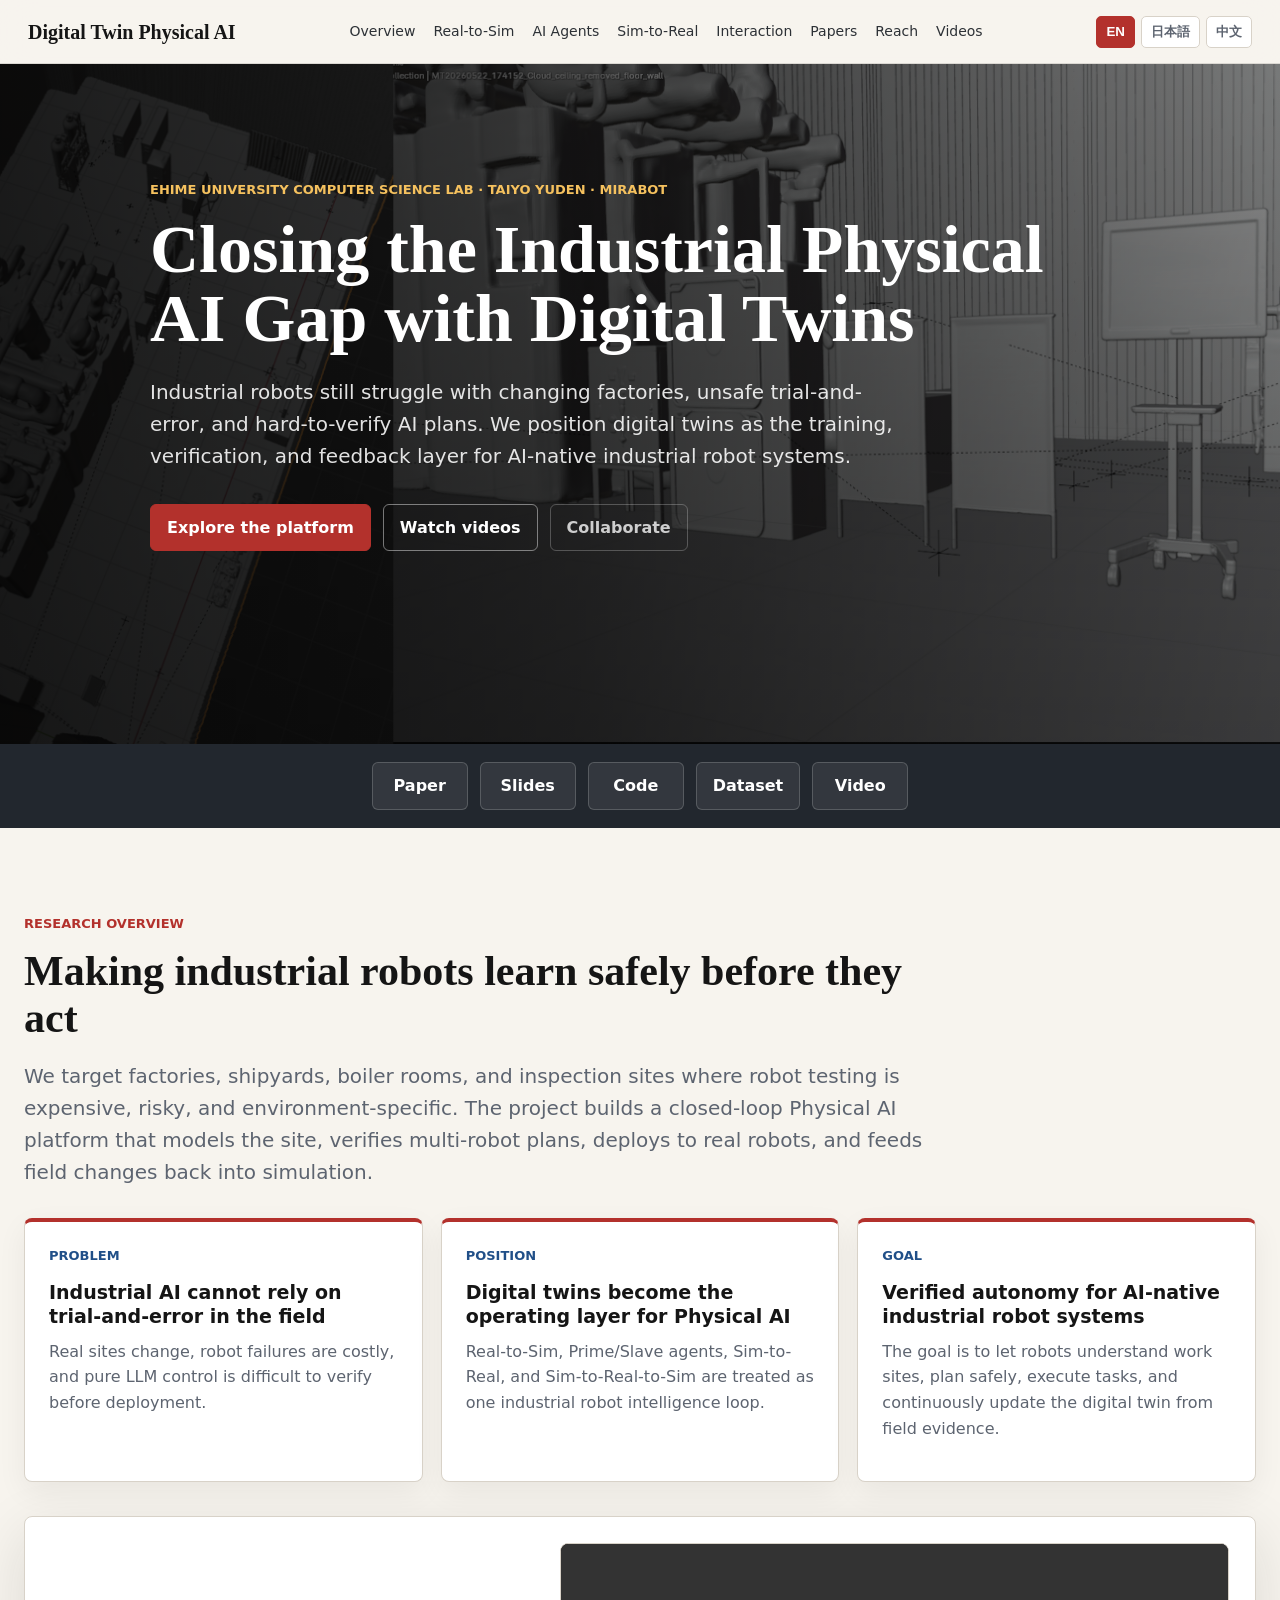
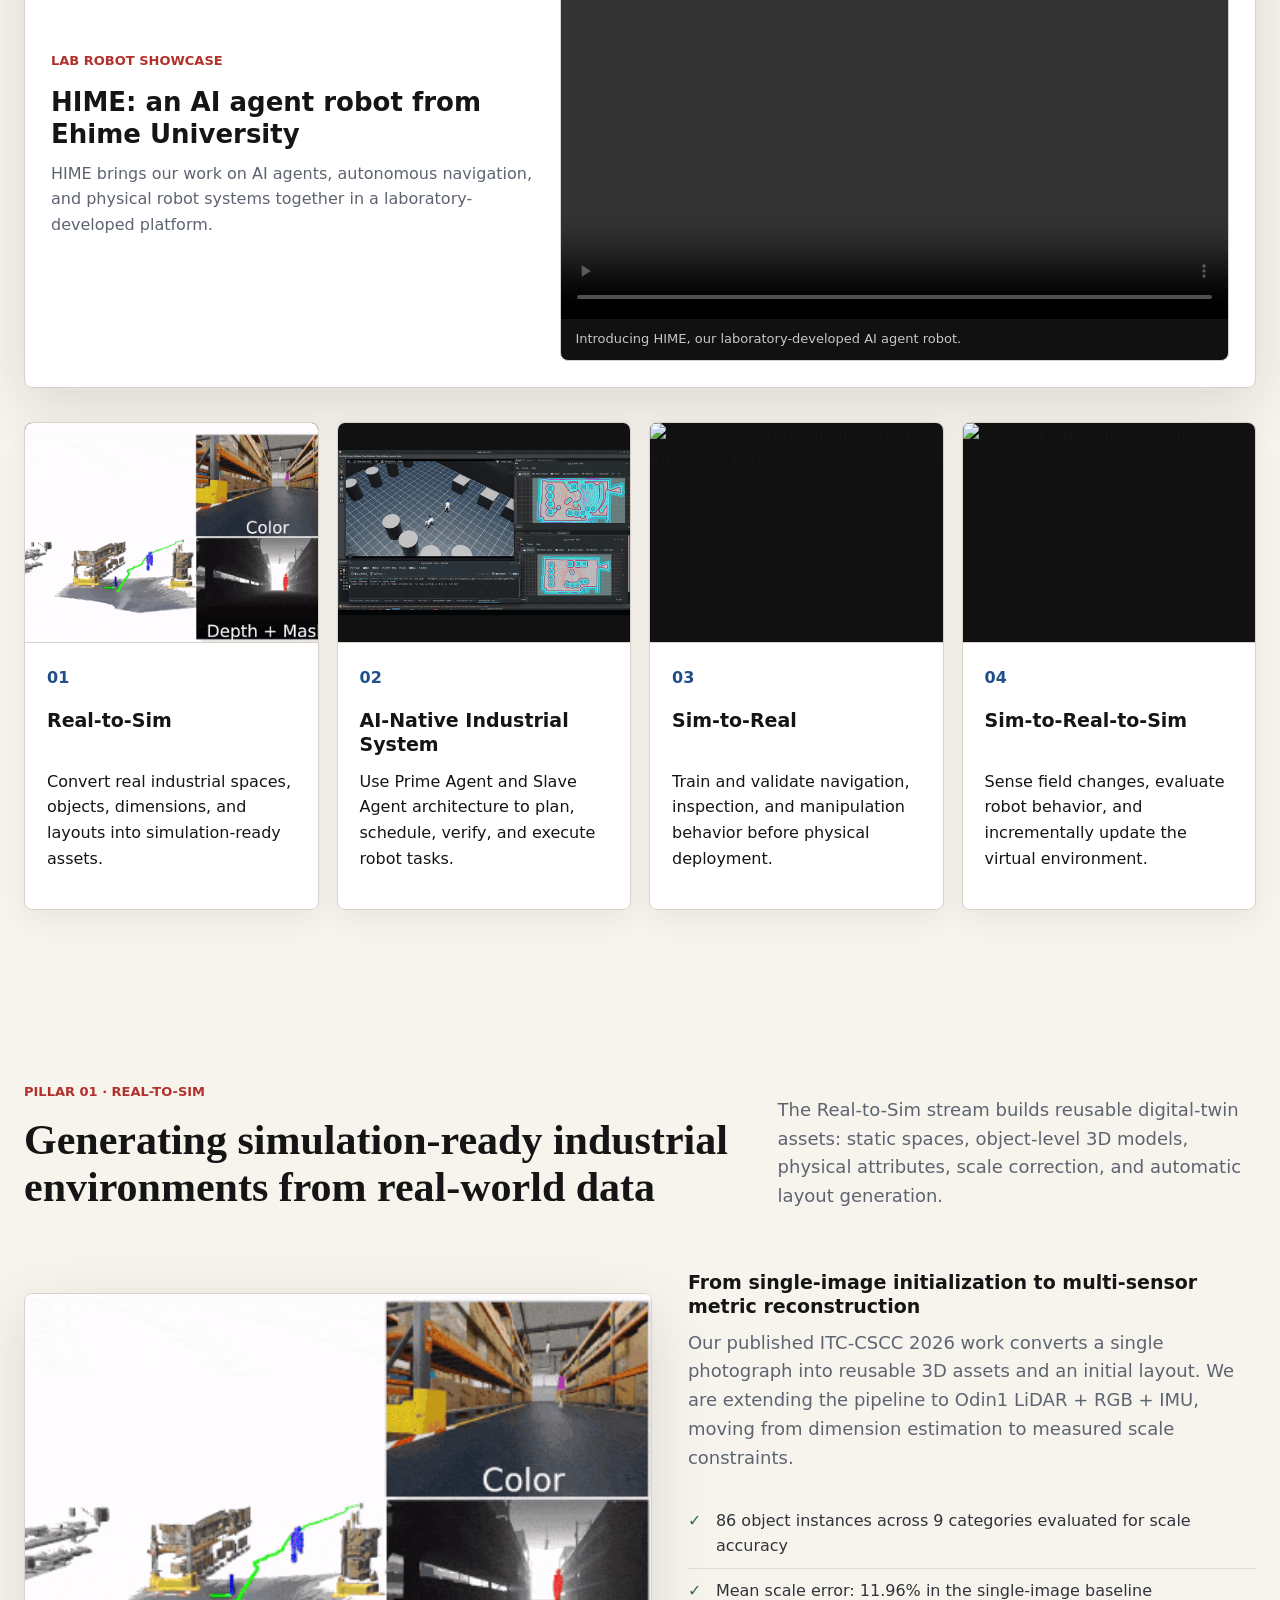
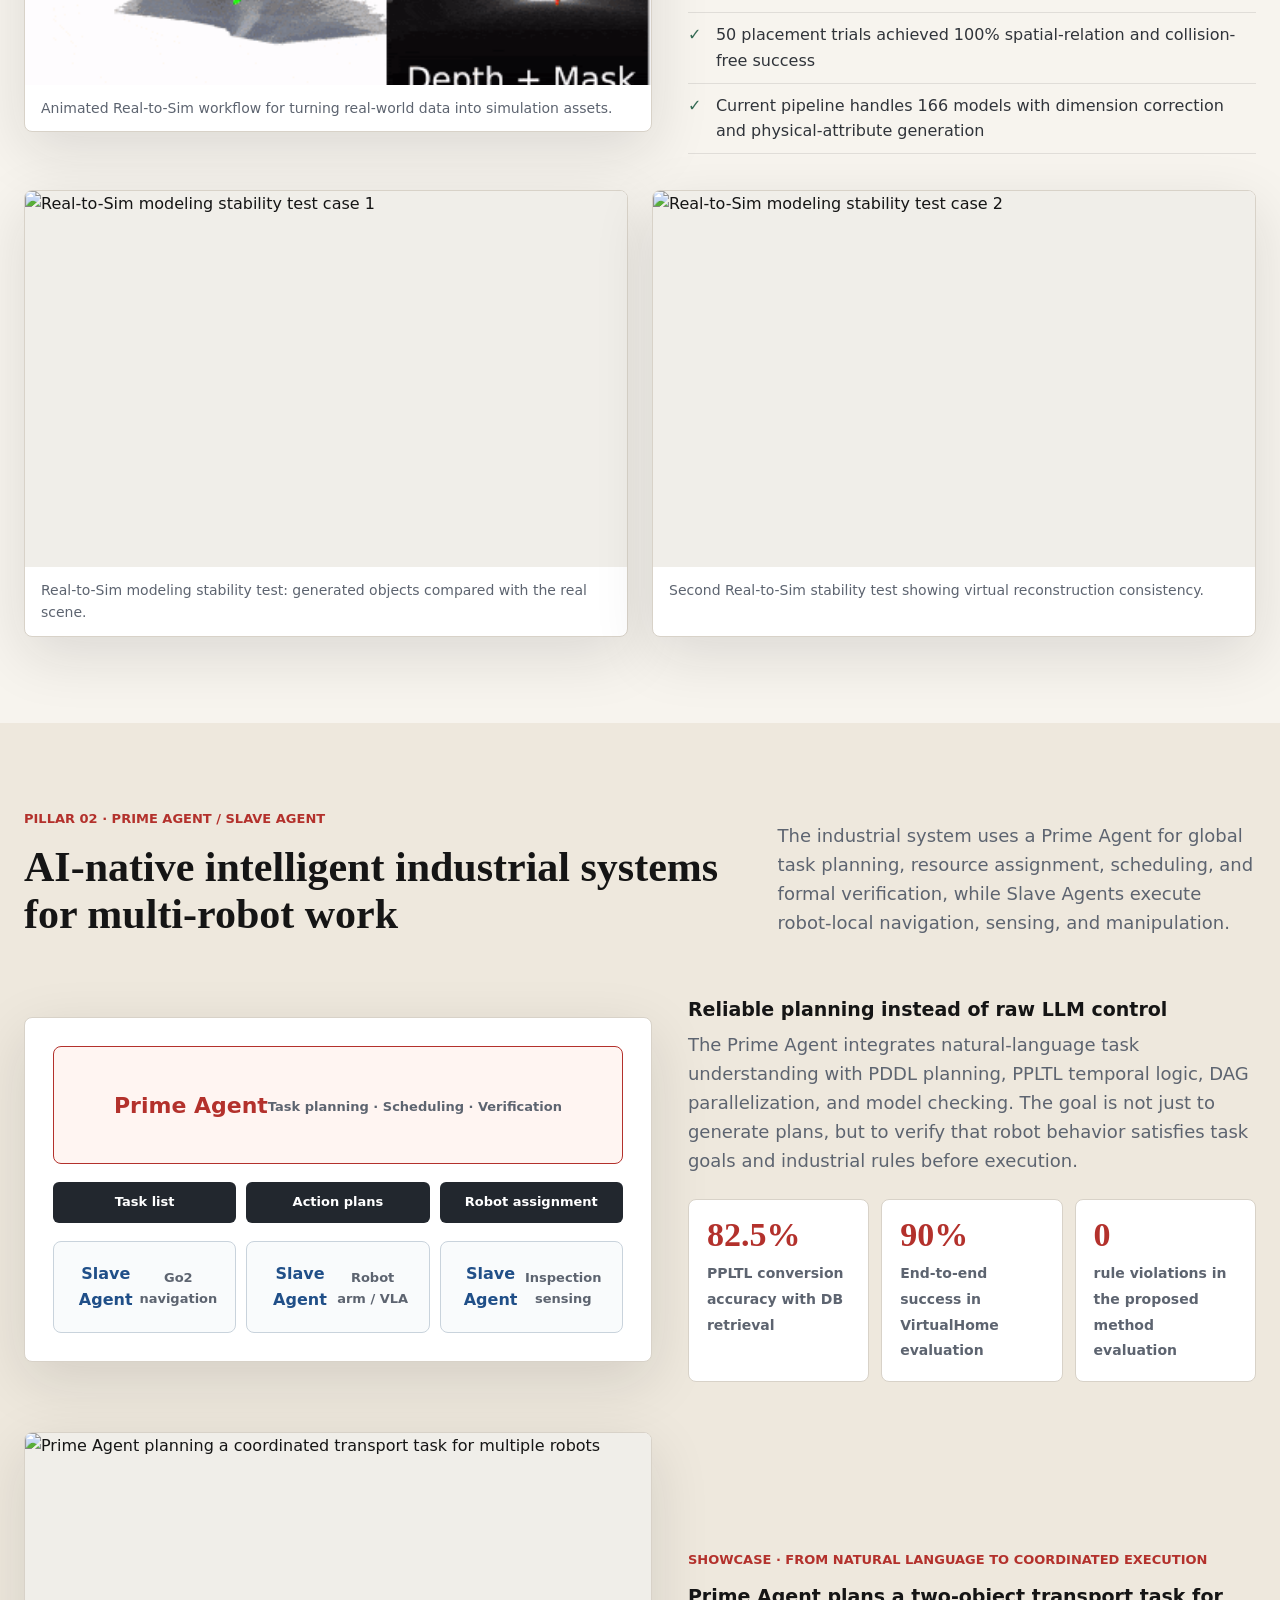
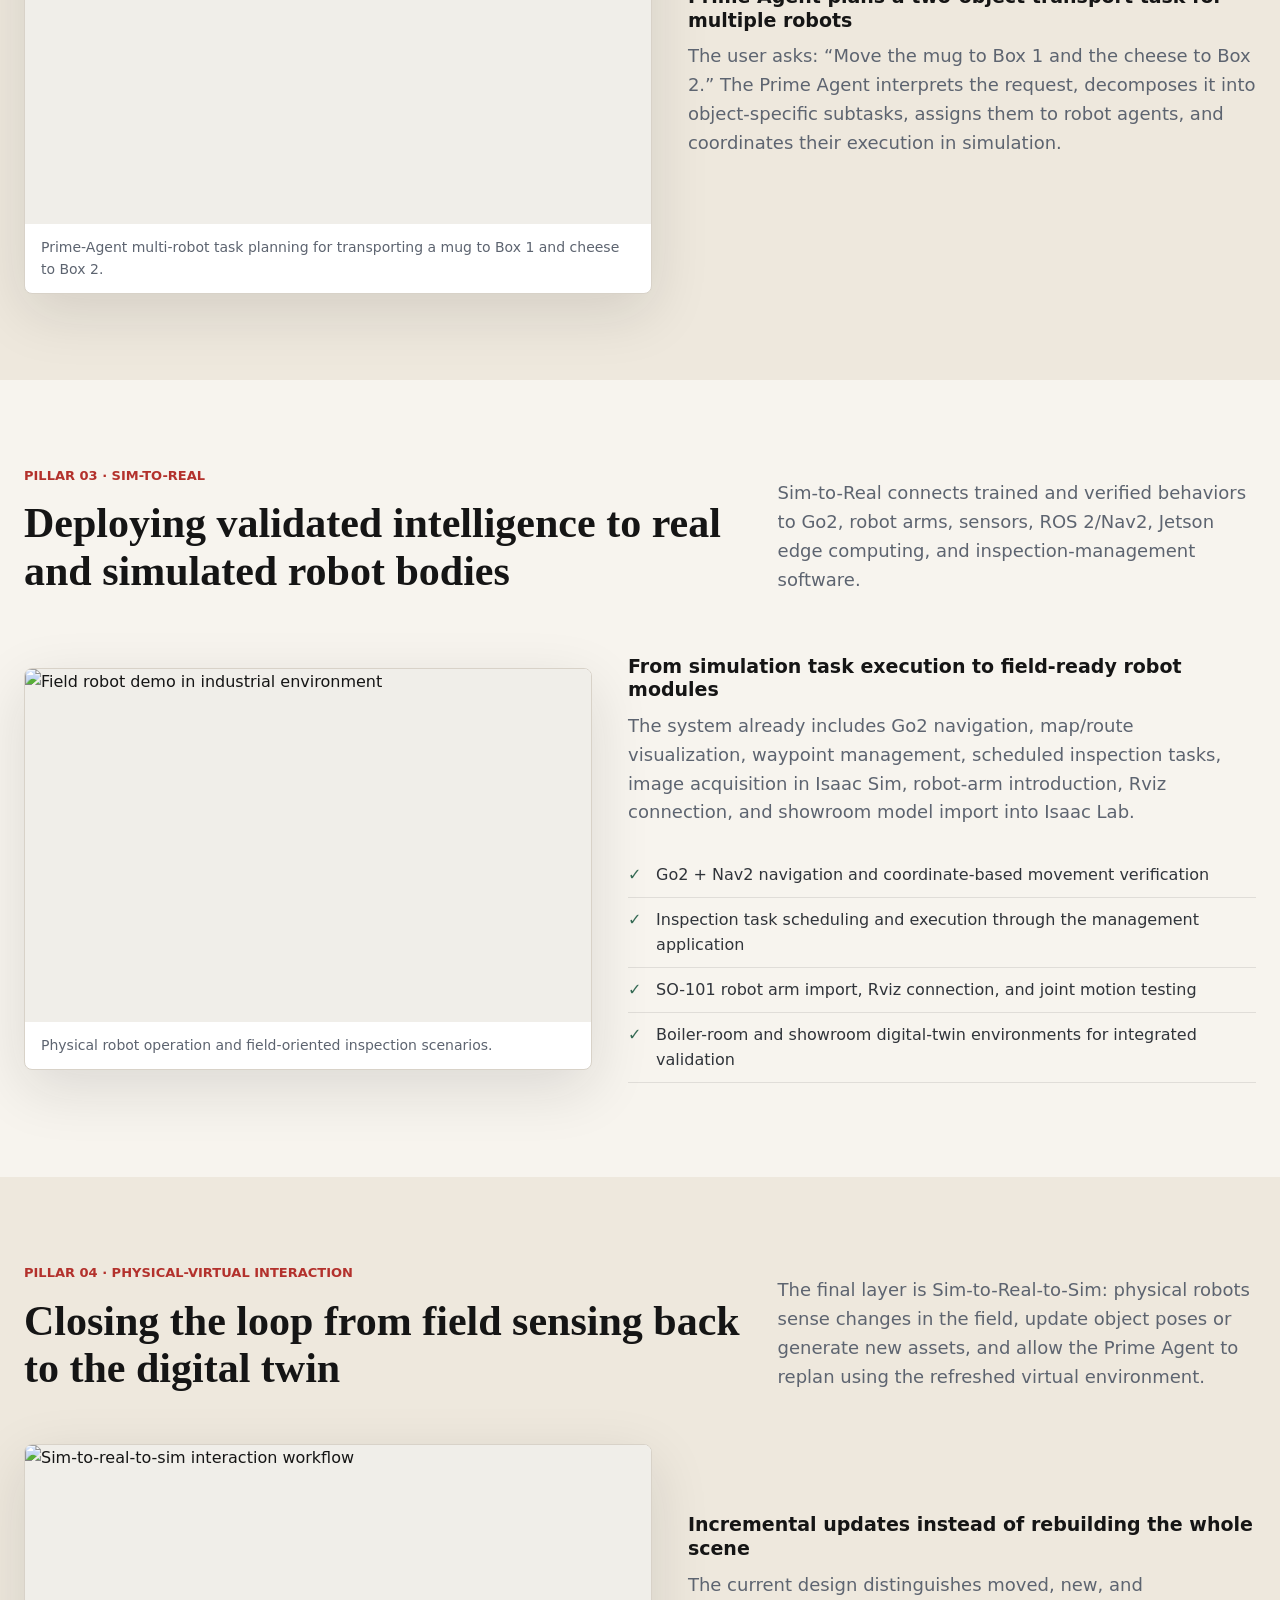
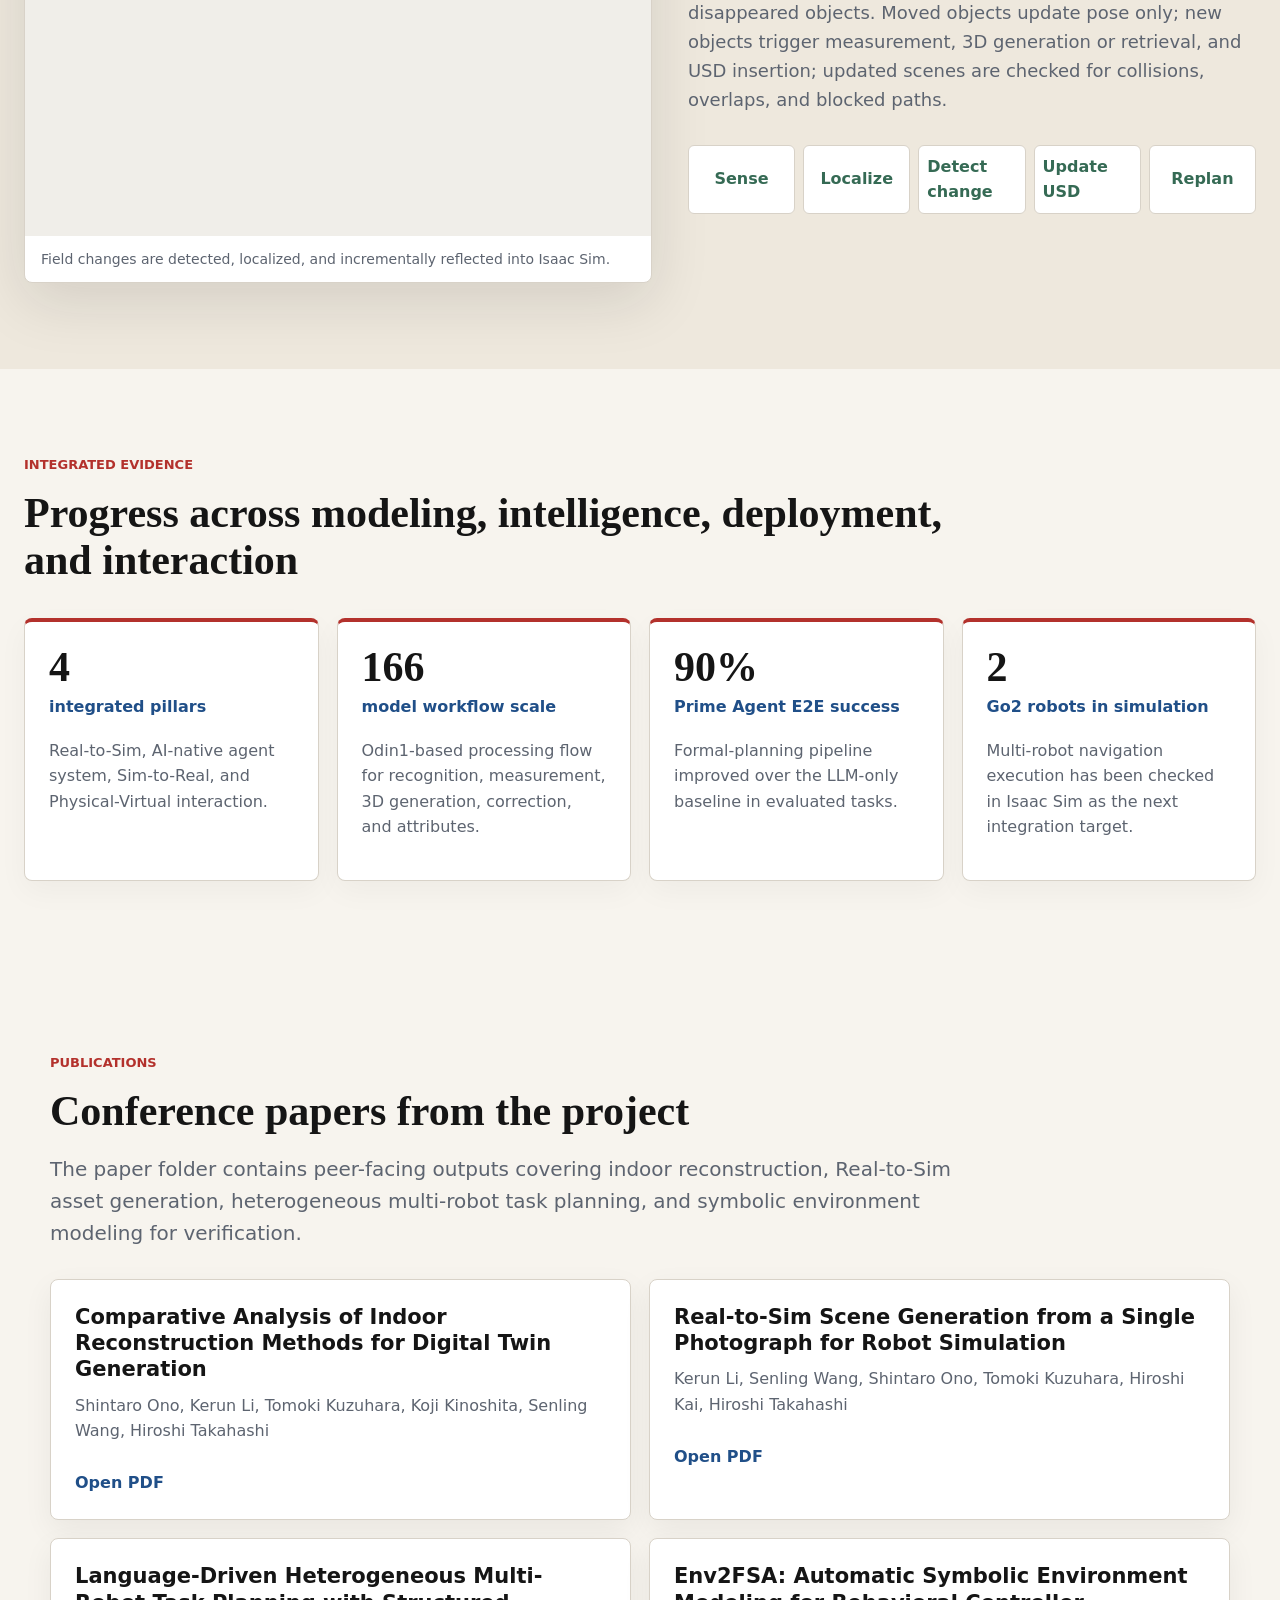
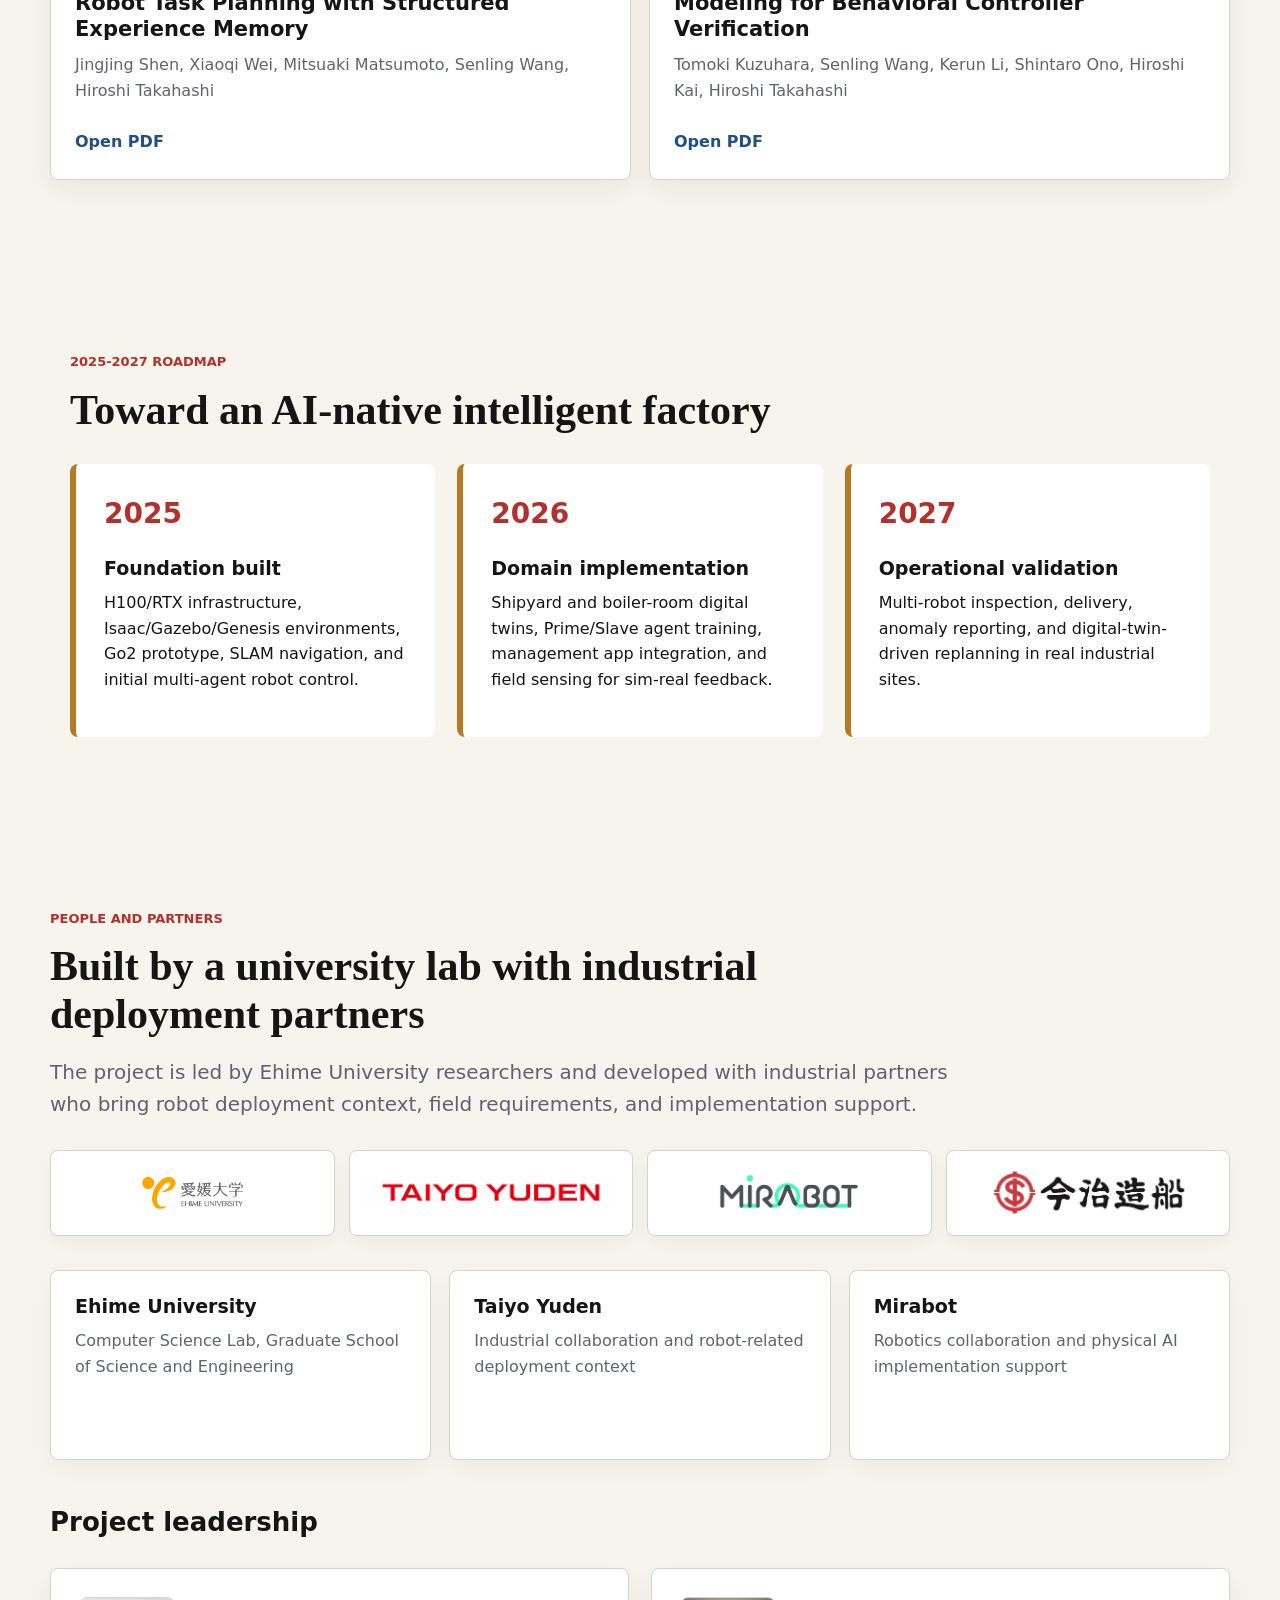
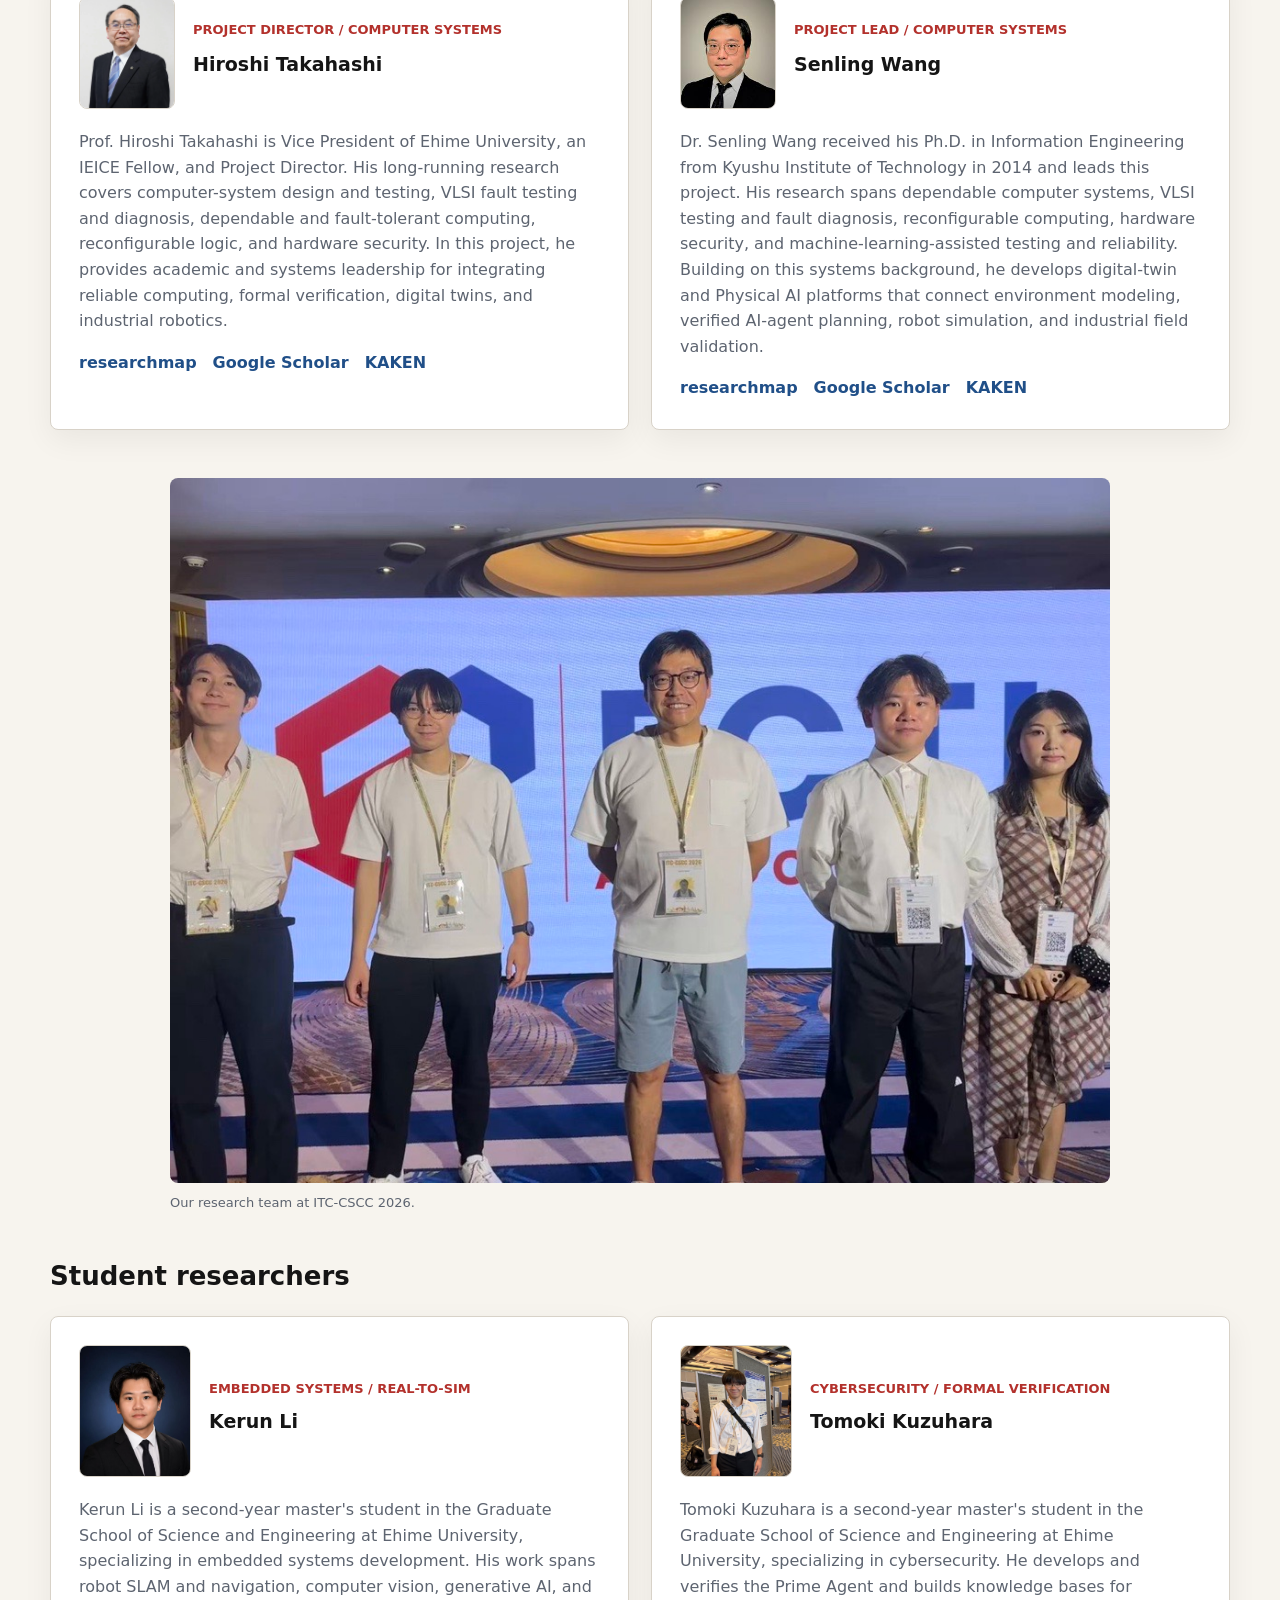
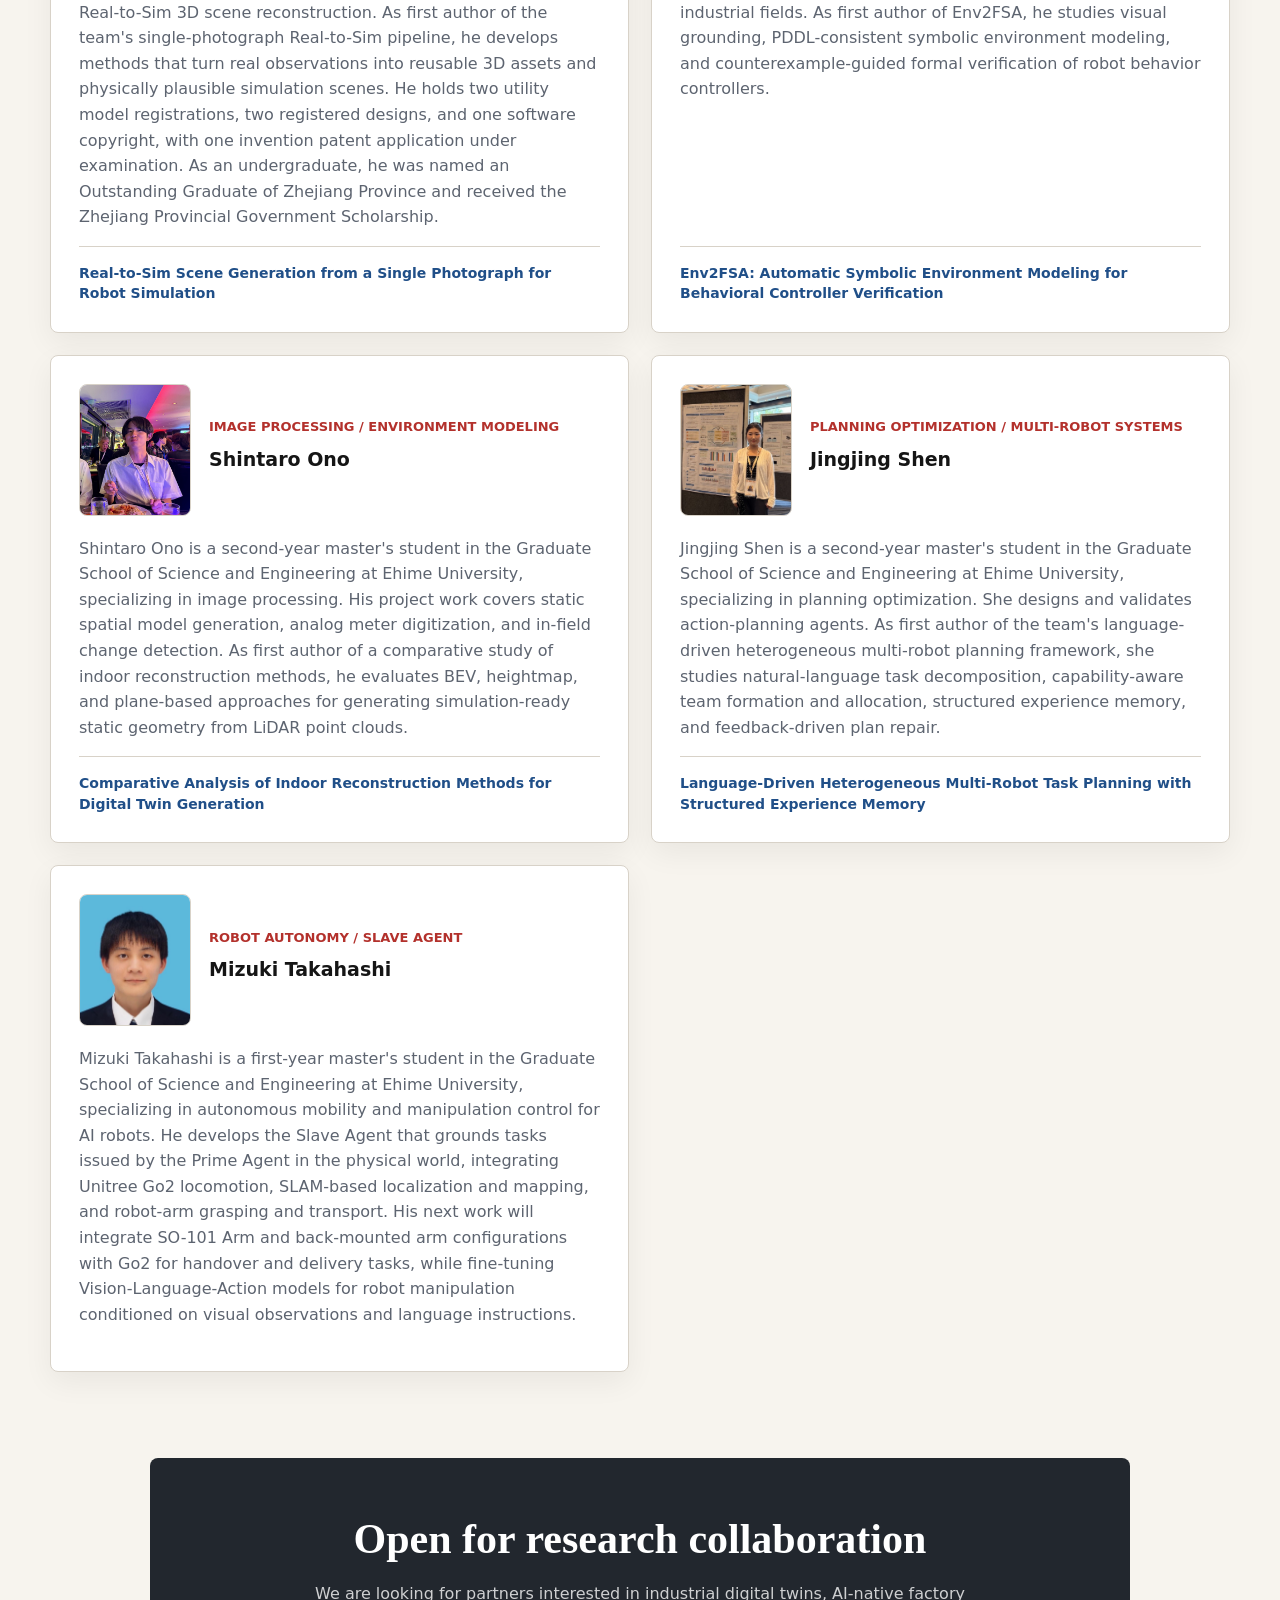
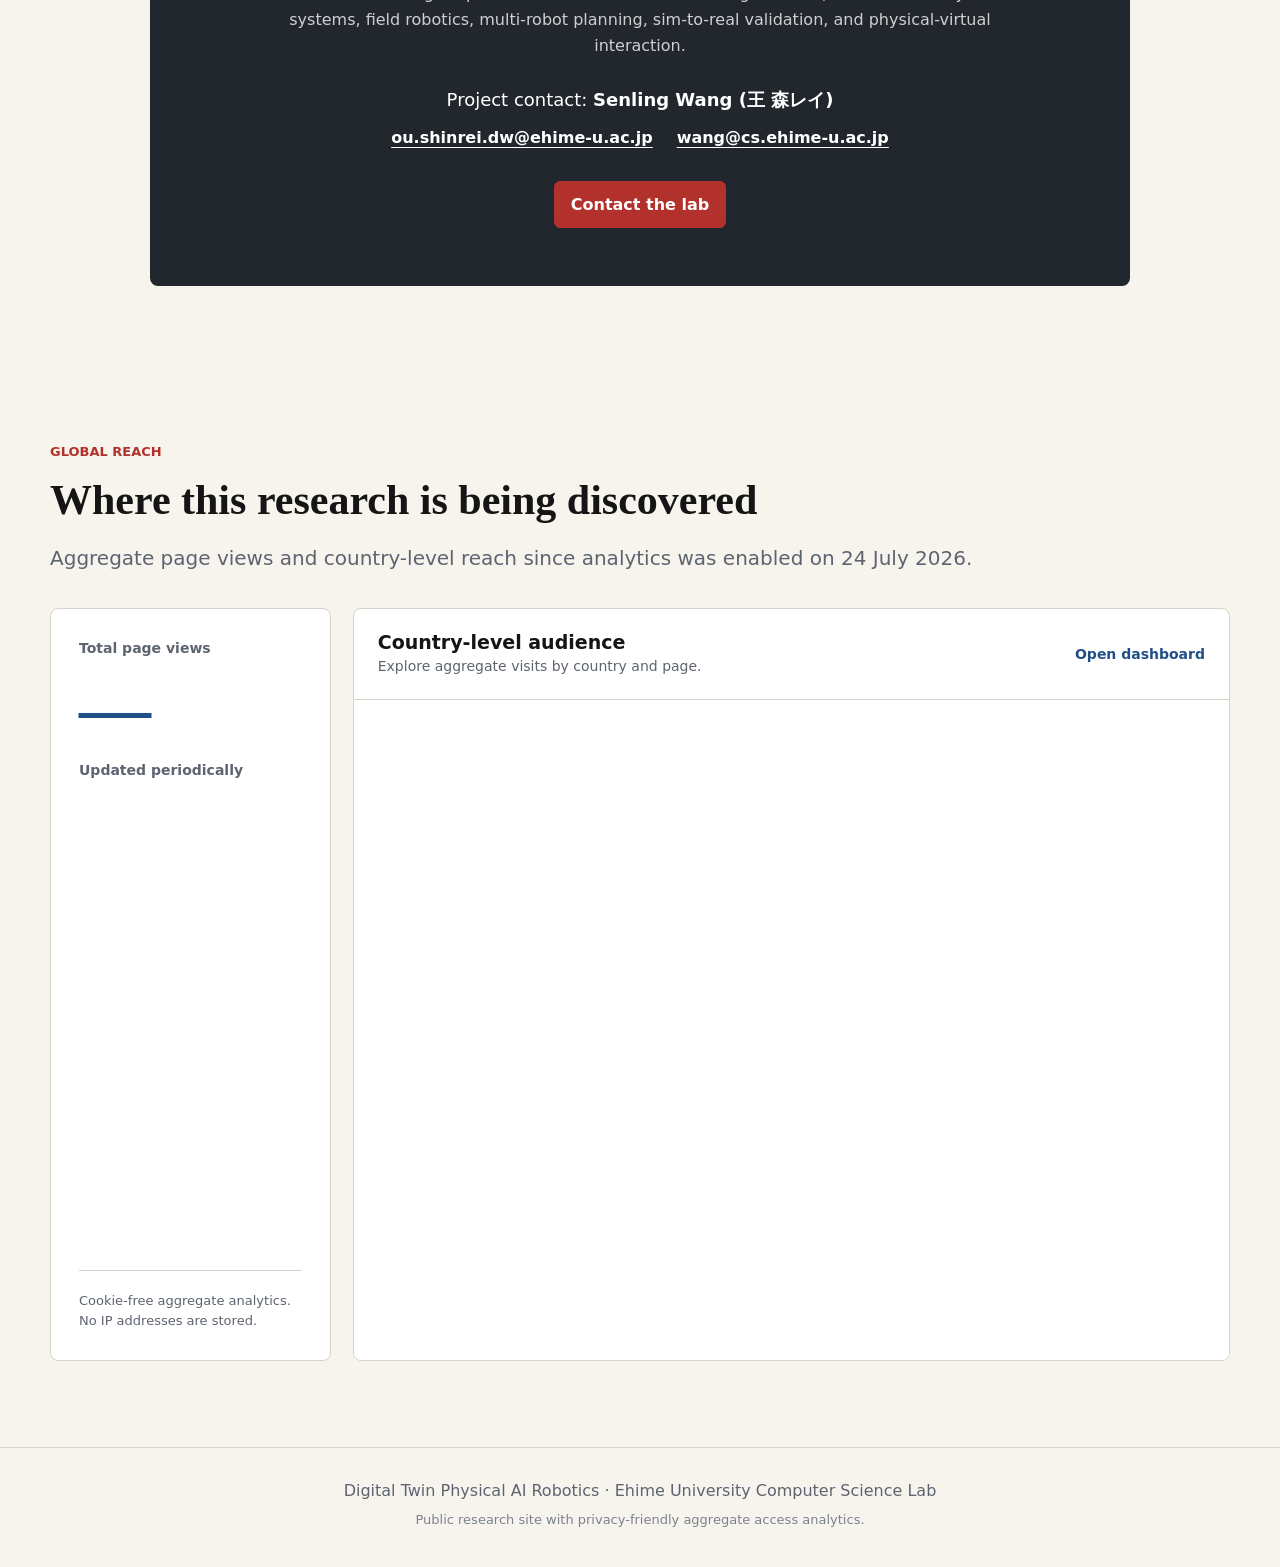
==== commit 80a6dad0: "Add Mizuki Takahashi to research team" ====
--- a/index.html
+++ b/index.html
@@ -584,6 +584,24 @@
               Language-Driven Heterogeneous Multi-Robot Task Planning with Structured Experience Memory
             </a>
           </article>
+          <article class="member-card">
+            <div class="member-header">
+              <img src="./assets/photos/mizuki-takahashi.jpg" alt="Mizuki Takahashi portrait" loading="lazy" />
+              <div>
+                <p class="role" data-i18n="member_mizuki_role">Robot Autonomy / Slave Agent</p>
+                <h3>Mizuki Takahashi</h3>
+              </div>
+            </div>
+            <p data-i18n="member_mizuki_bio">
+              Mizuki Takahashi is a first-year master's student in the Graduate School of Science and Engineering at
+              Ehime University, specializing in autonomous mobility and manipulation control for AI robots. He develops
+              the Slave Agent that grounds tasks issued by the Prime Agent in the physical world, integrating Unitree
+              Go2 locomotion, SLAM-based localization and mapping, and robot-arm grasping and transport. His next work
+              will integrate SO-101 Arm and back-mounted arm configurations with Go2 for handover and delivery tasks,
+              while fine-tuning Vision-Language-Action models for robot manipulation conditioned on visual observations
+              and language instructions.
+            </p>
+          </article>
         </div>
       </section>
 
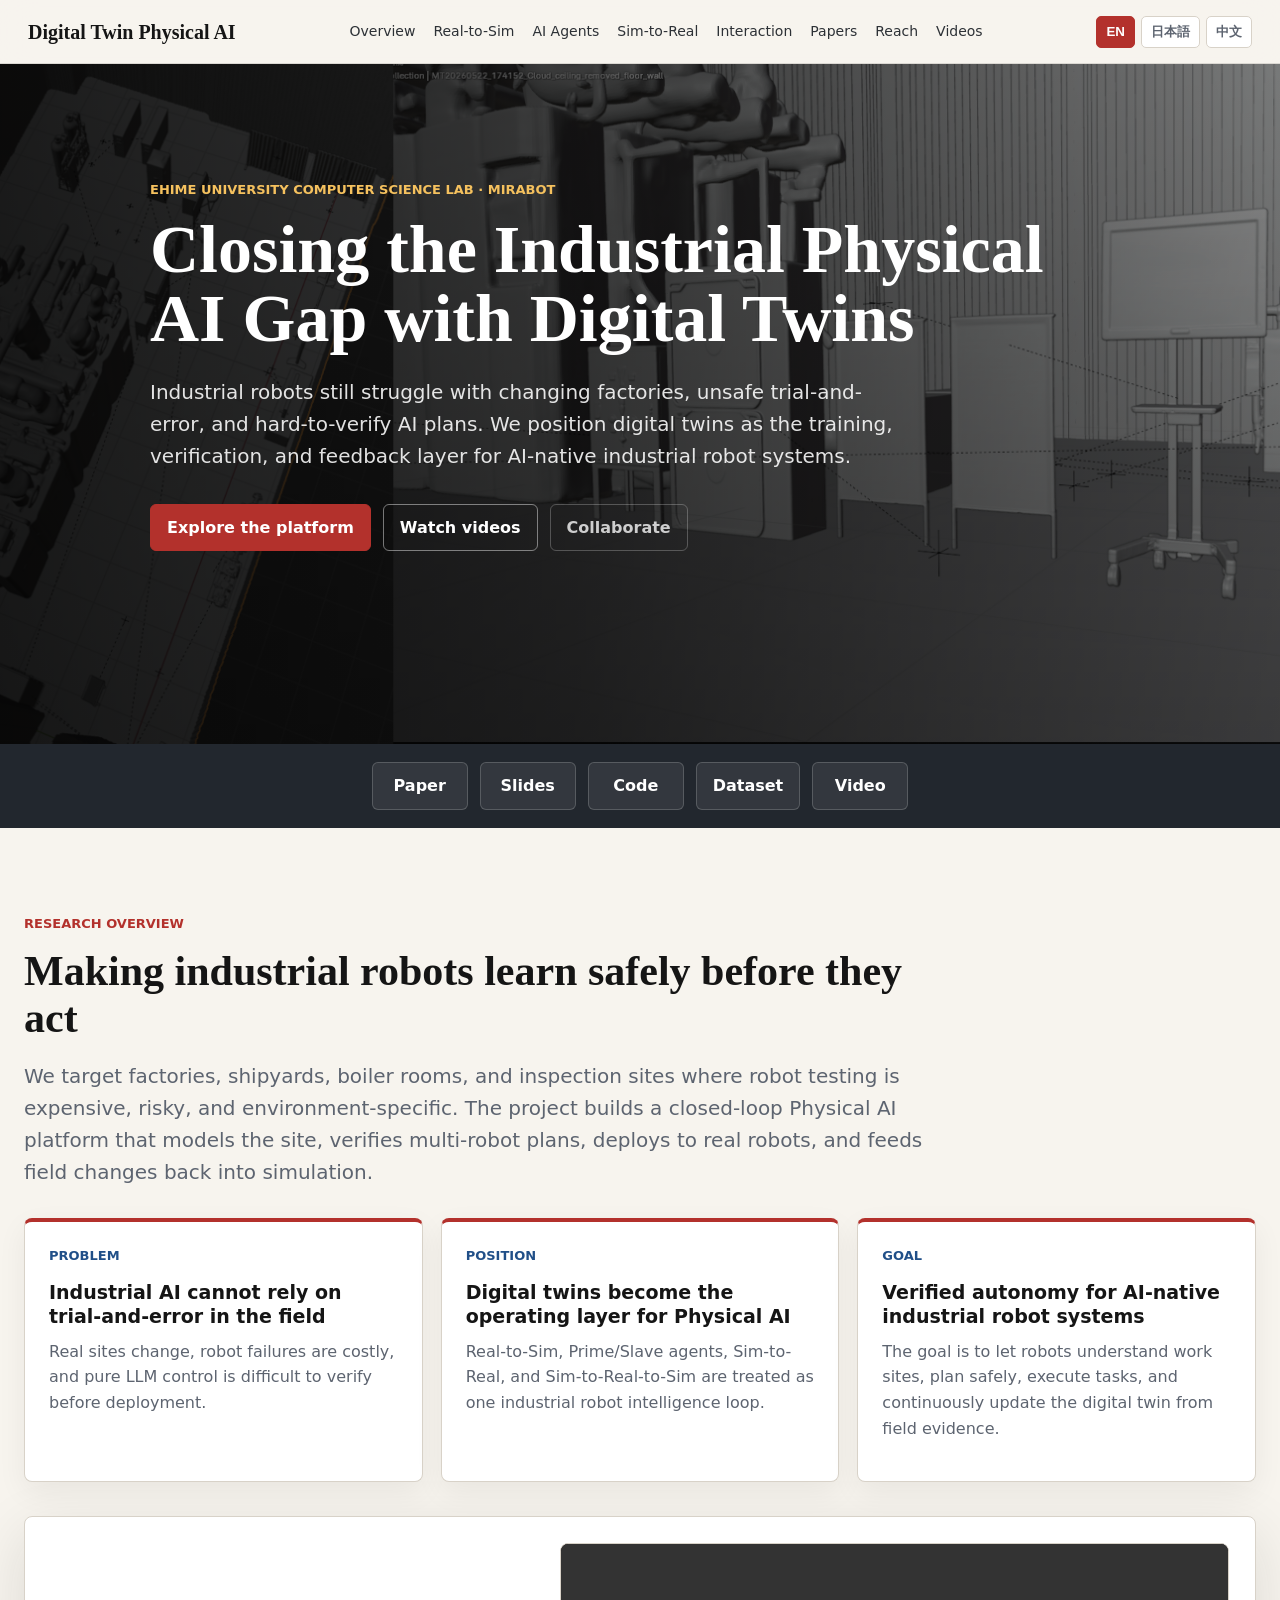
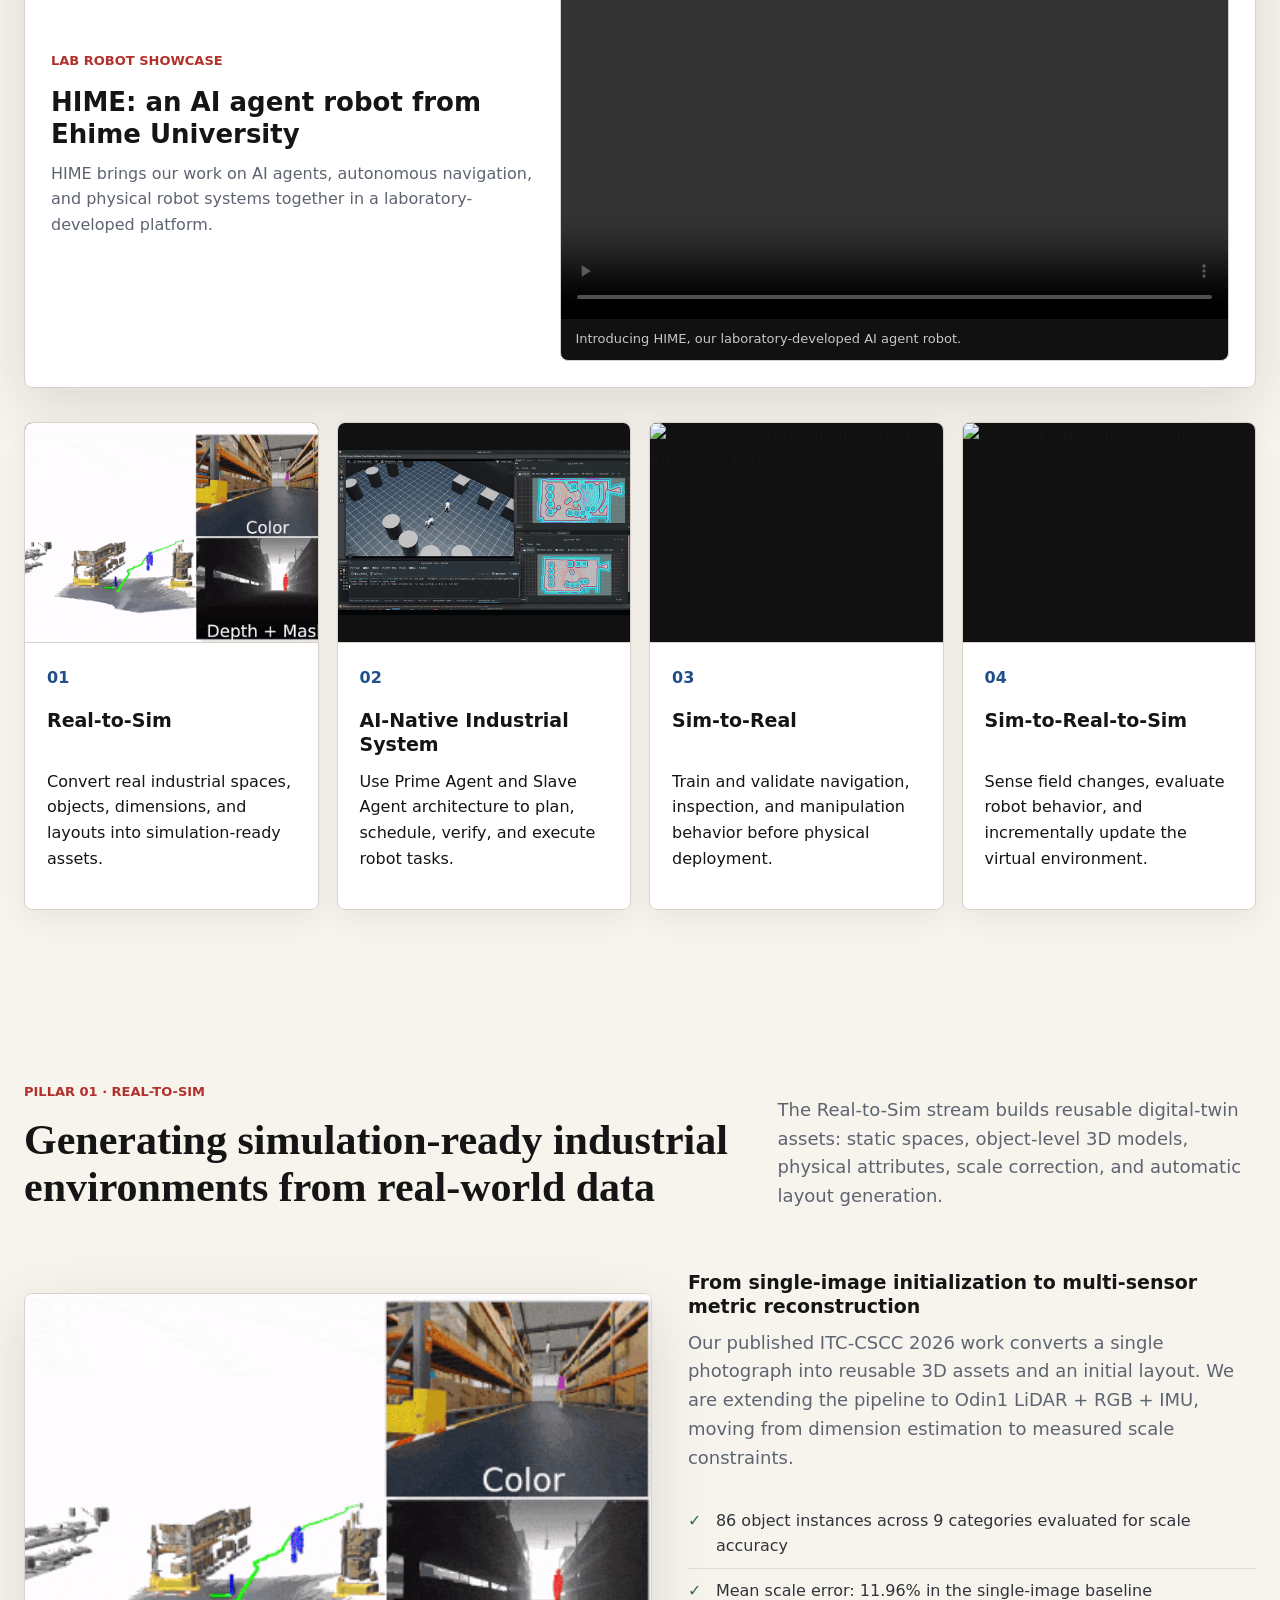
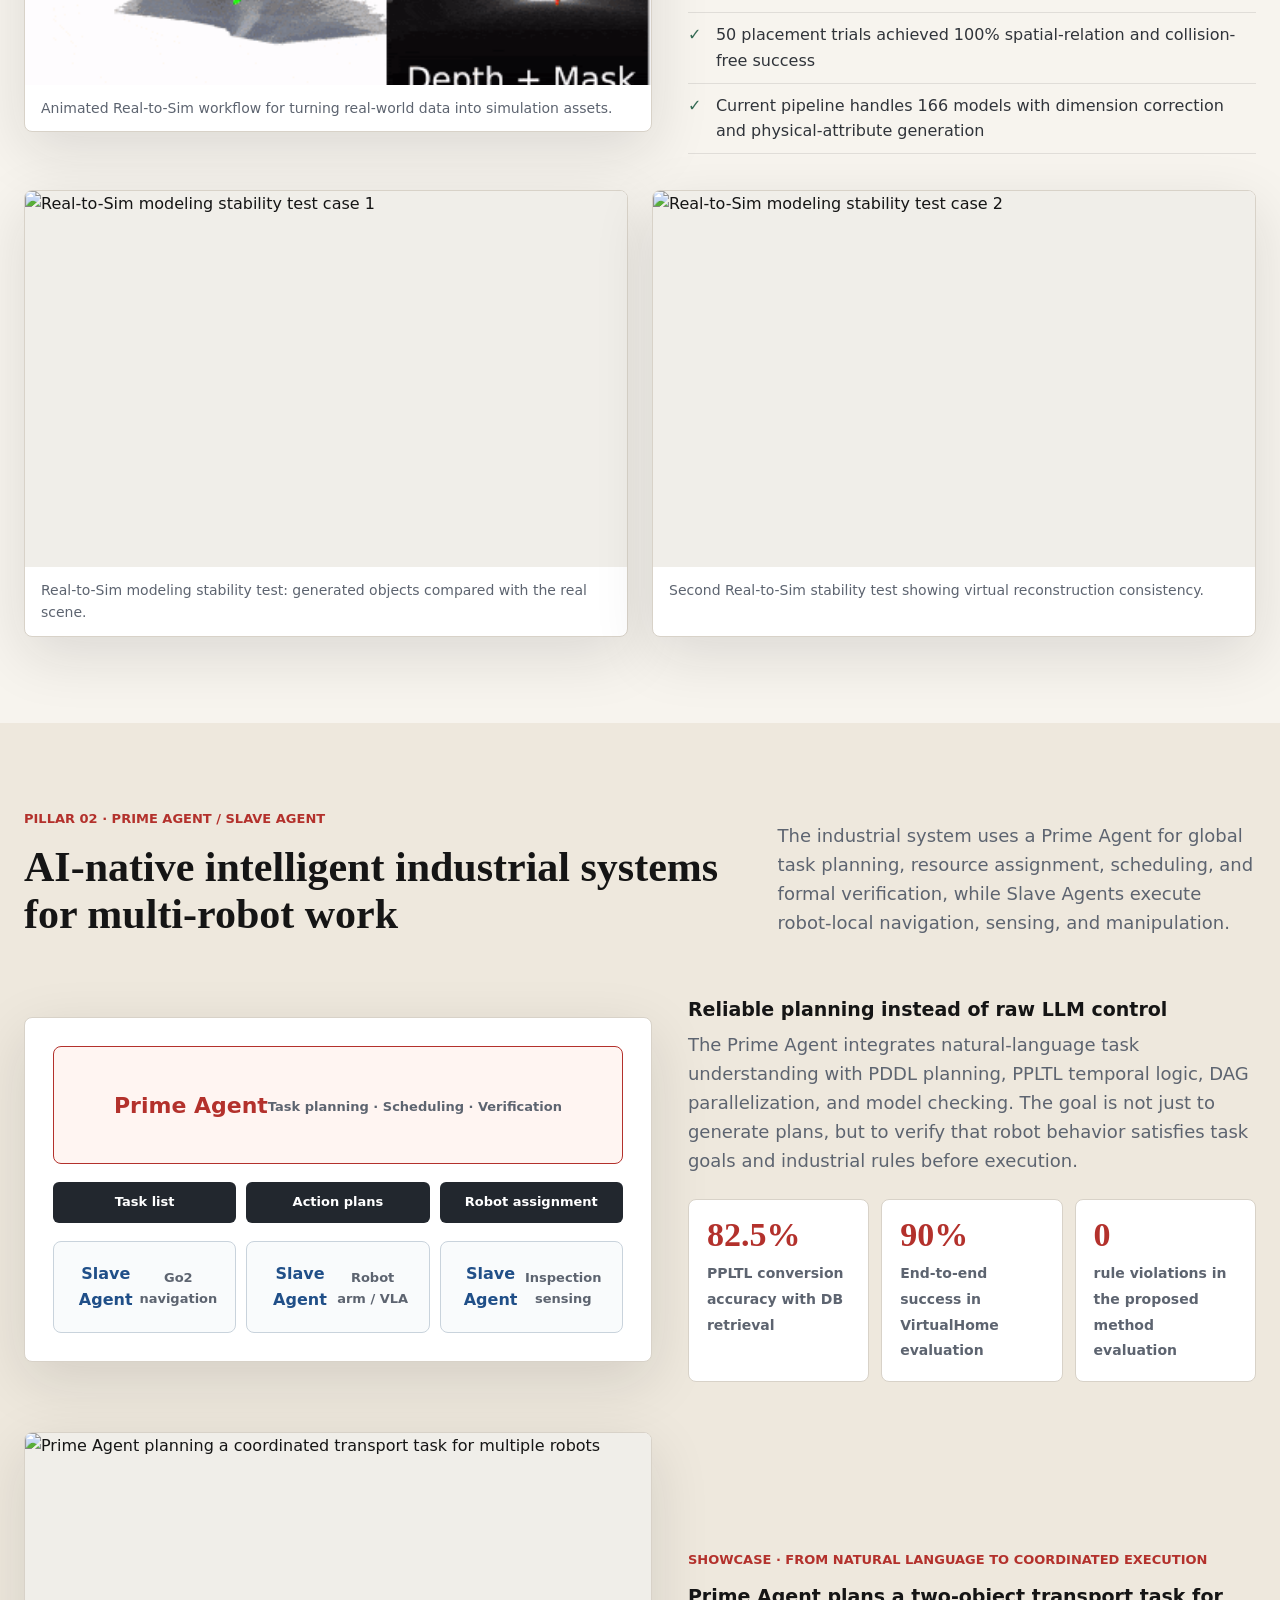
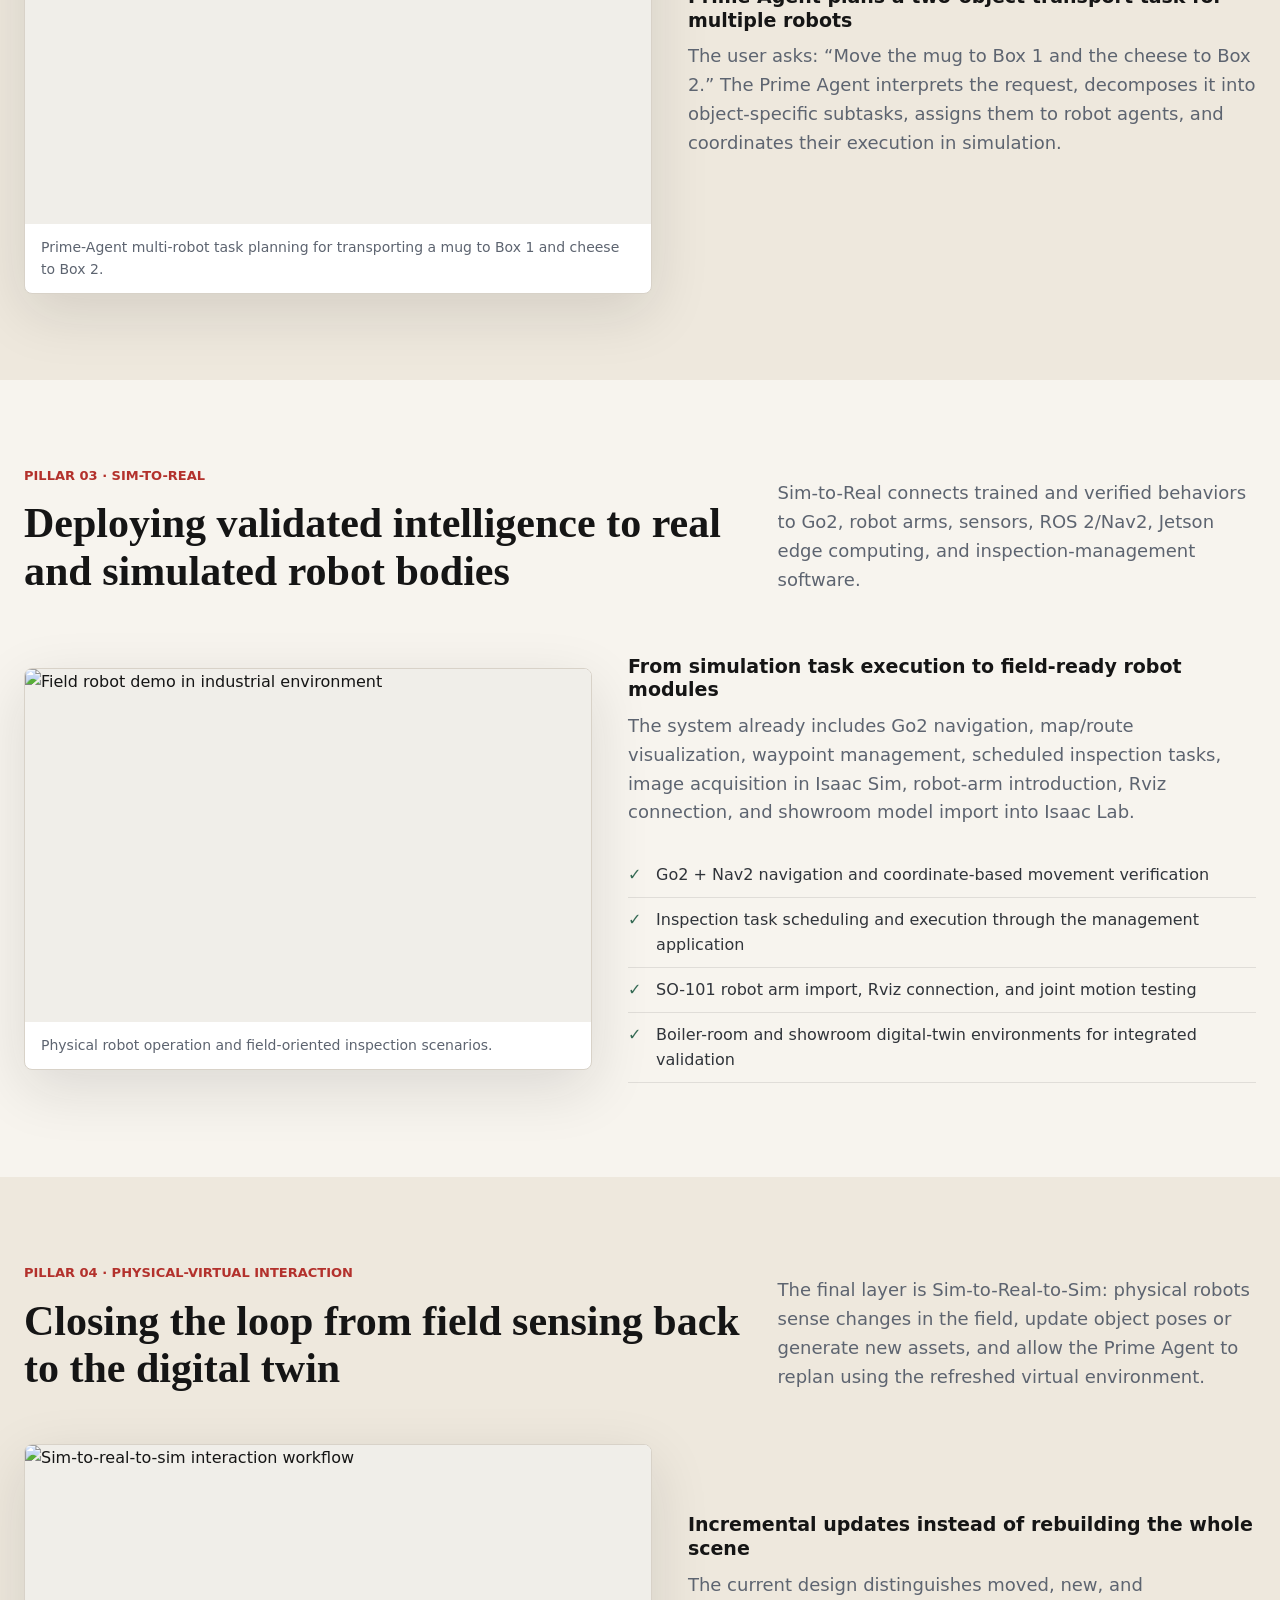
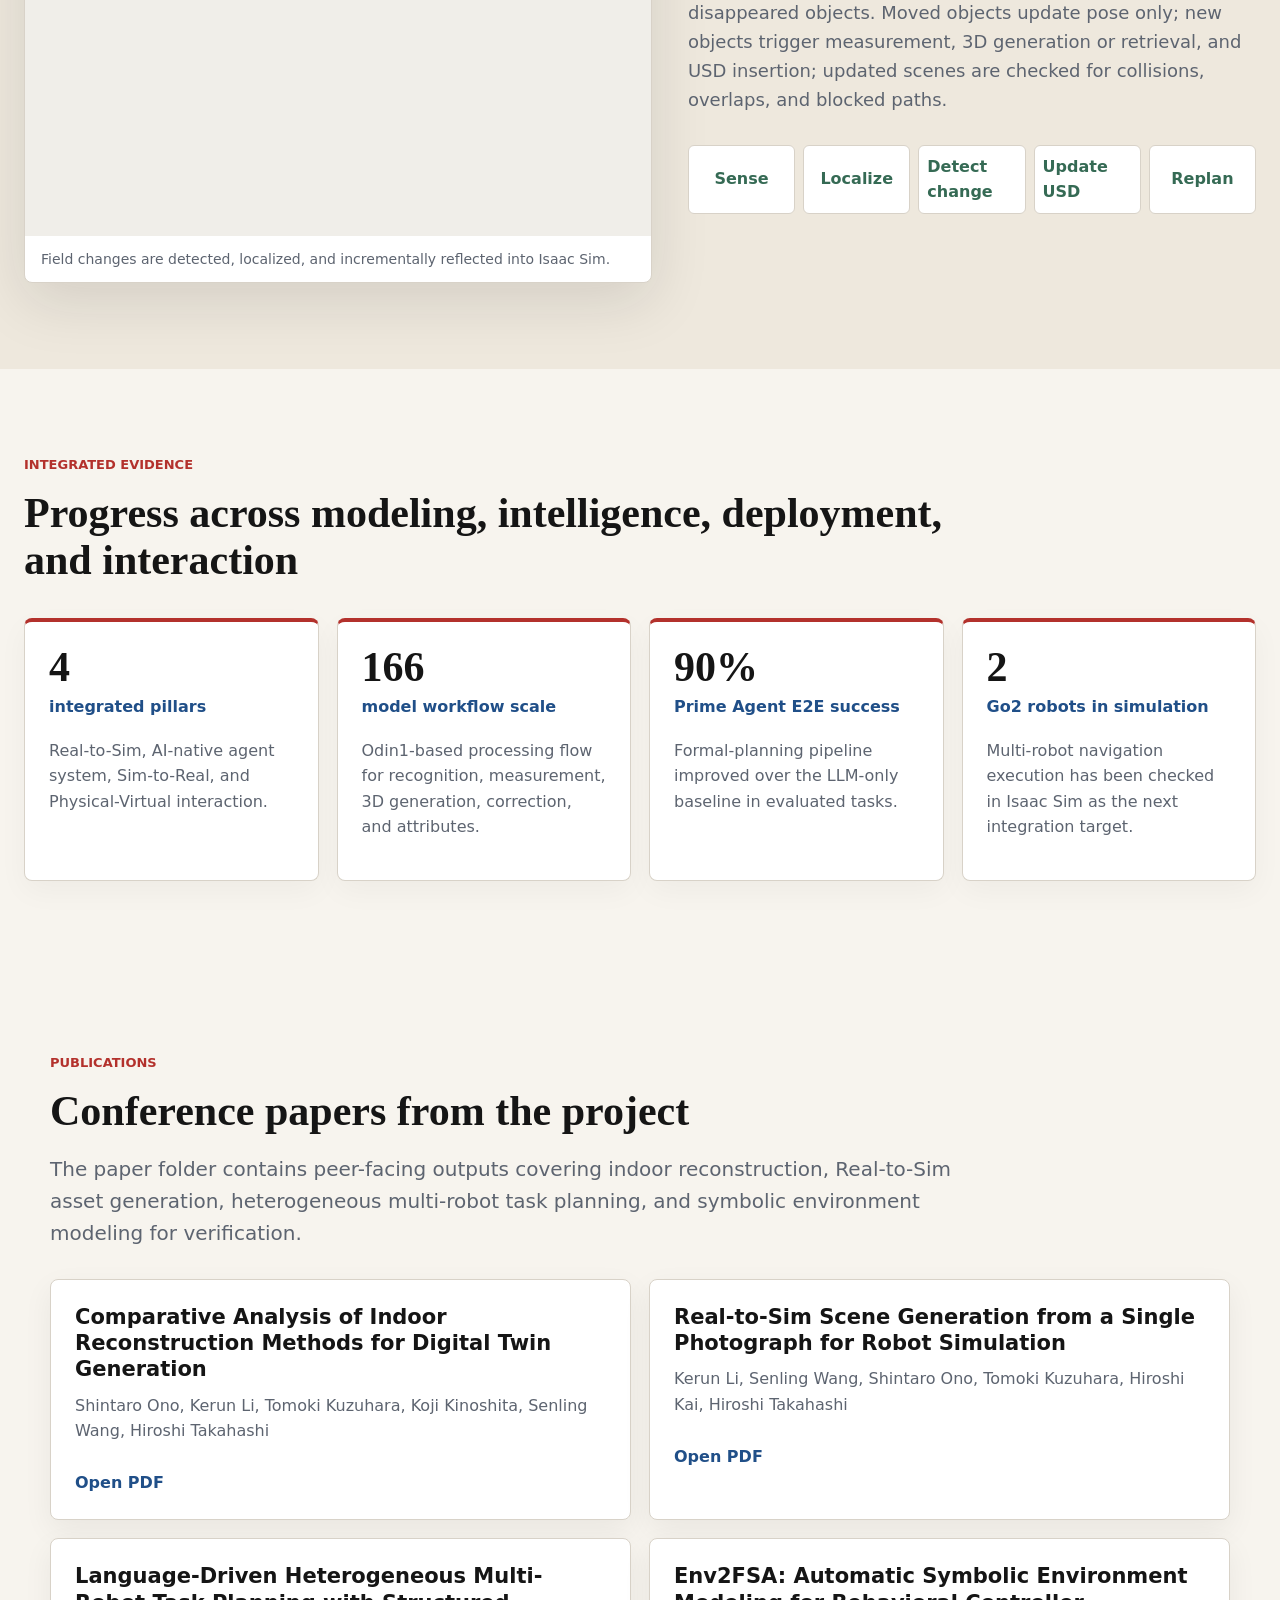
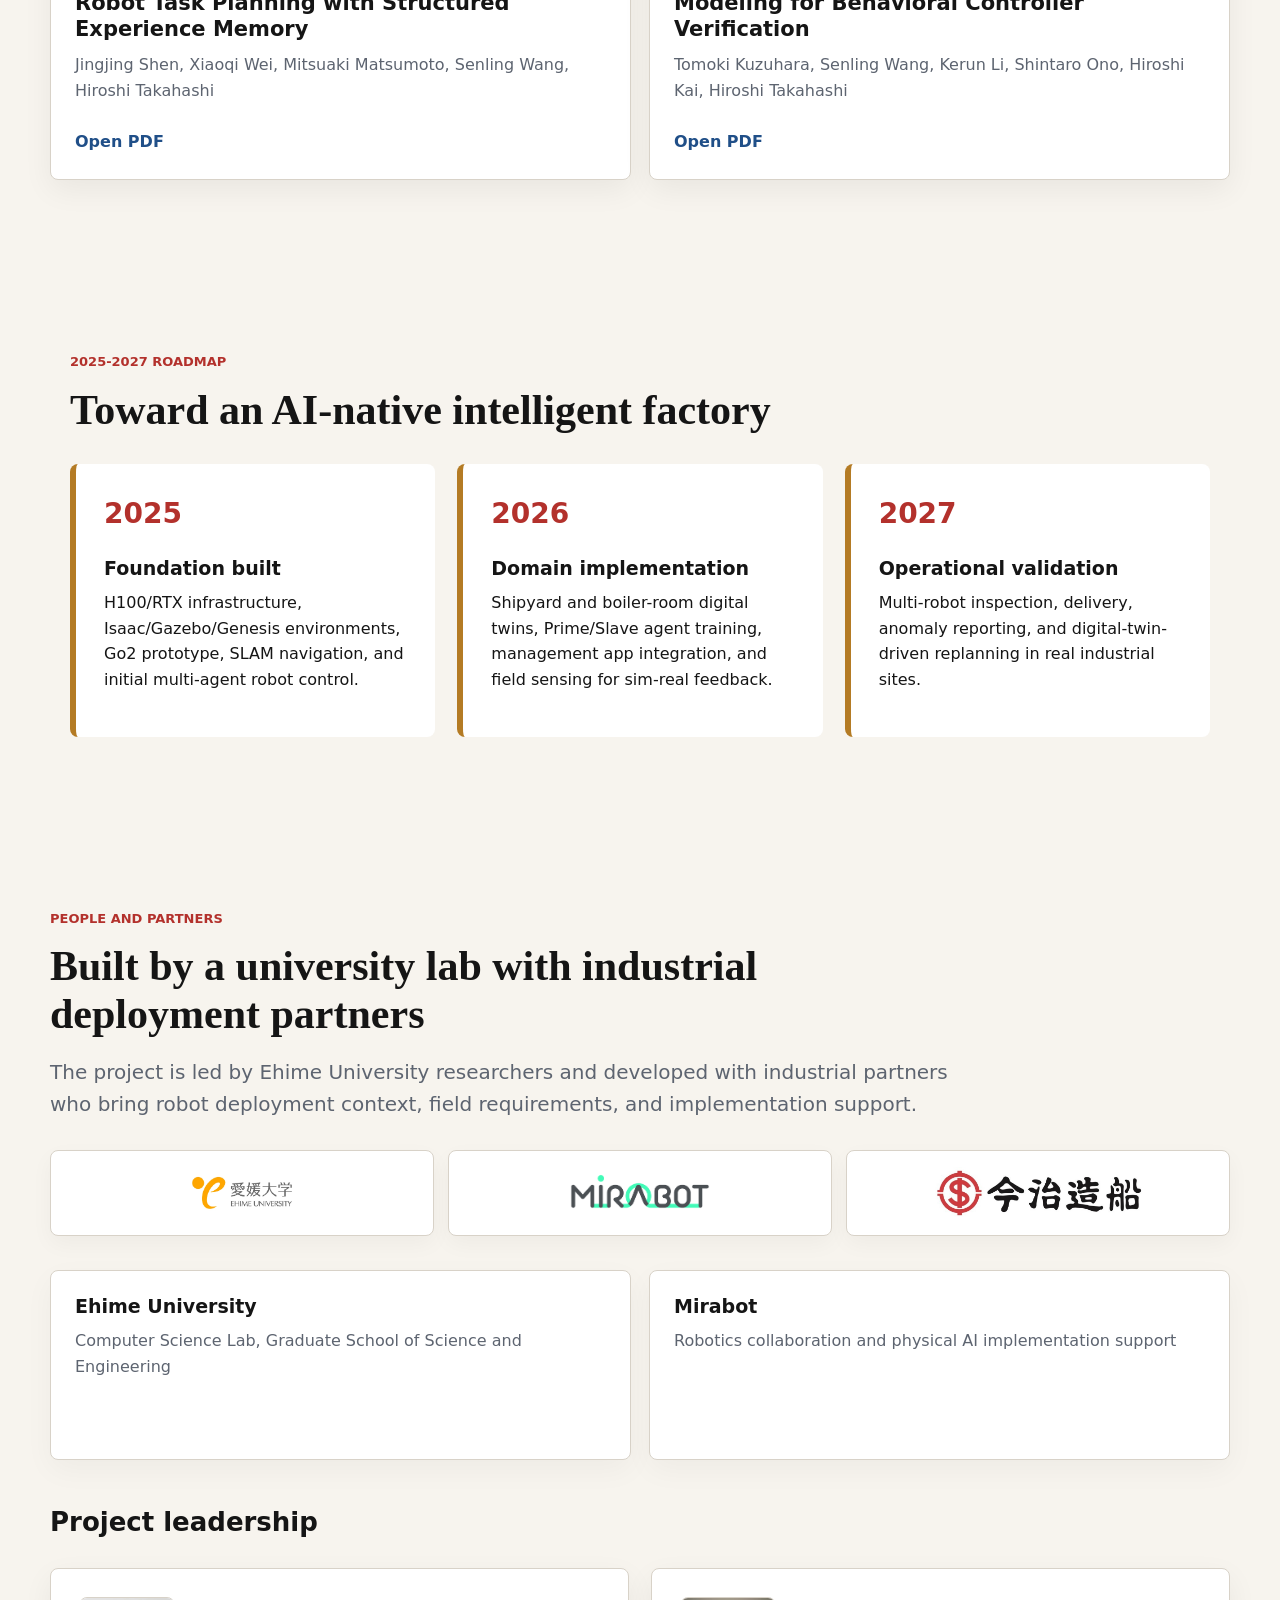
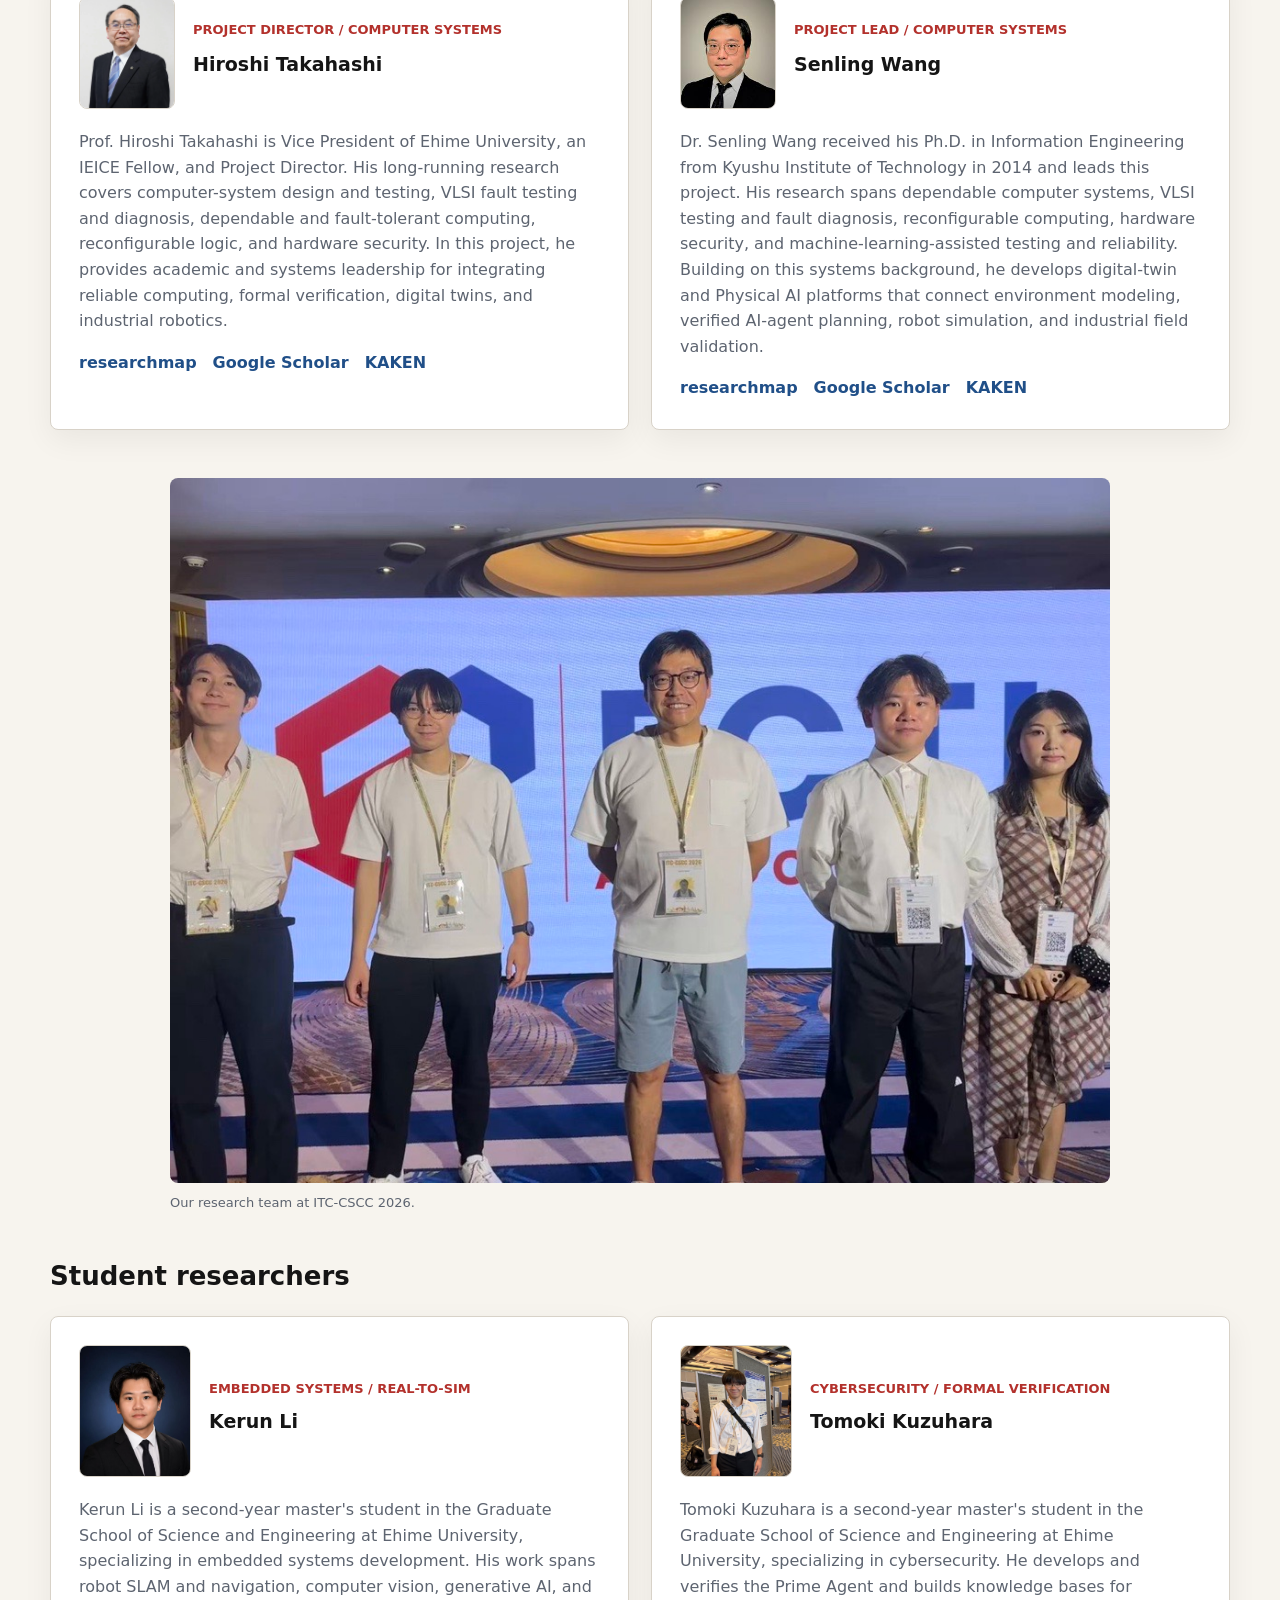
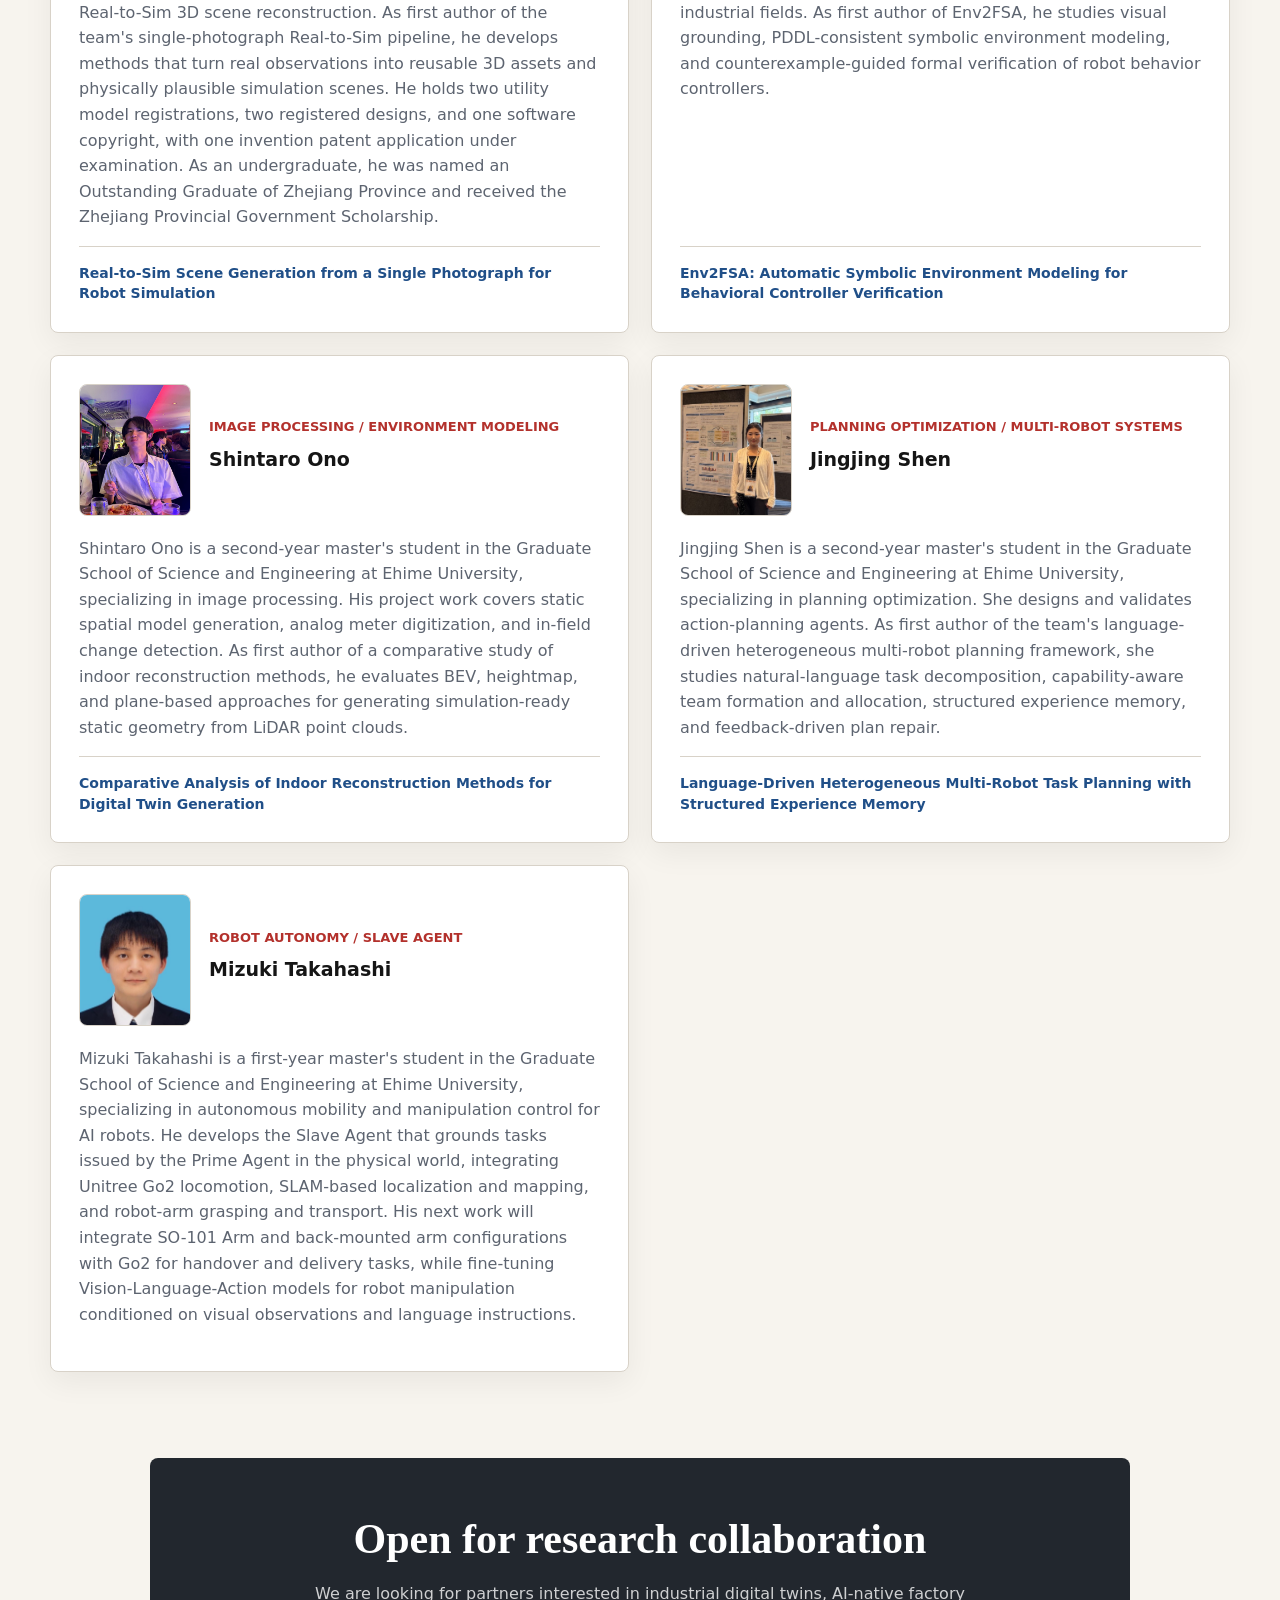
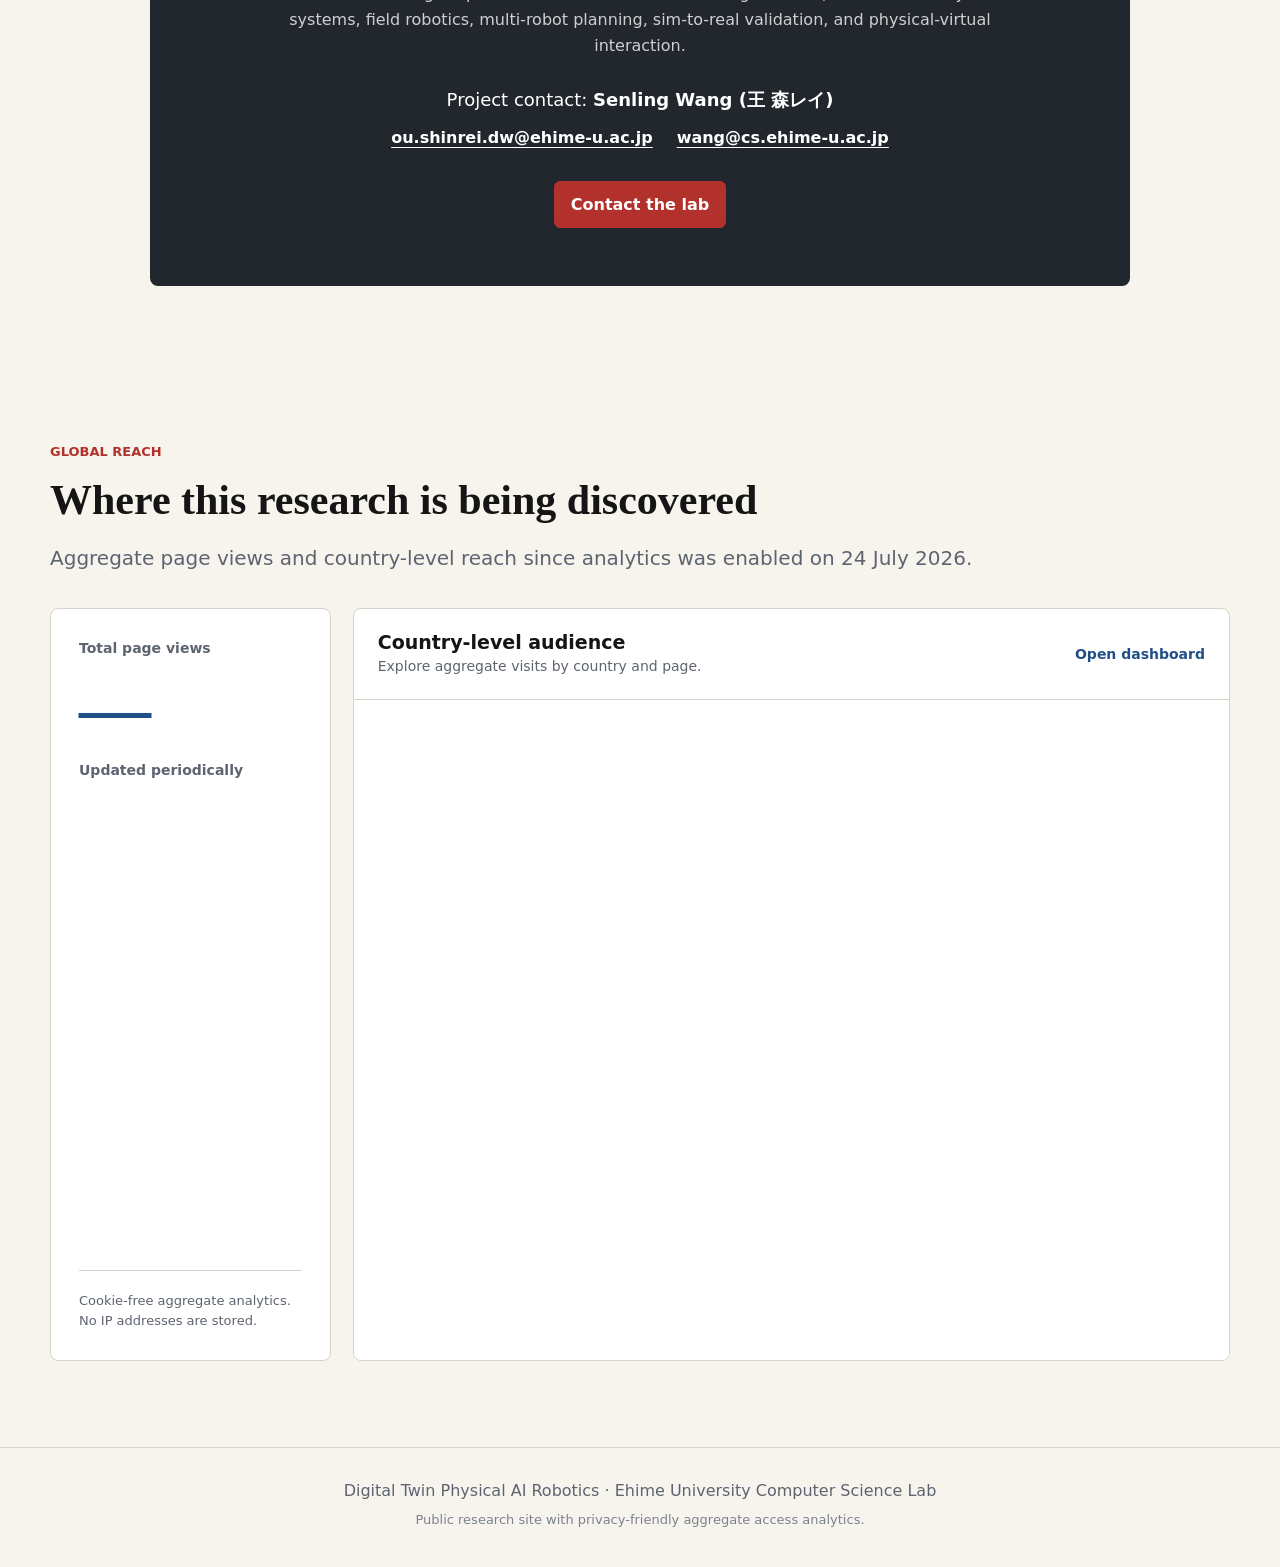
==== commit 027551fc: "Temporarily remove Taiyo Yuden branding" ====
--- a/index.html
+++ b/index.html
@@ -36,7 +36,7 @@
         <img class="hero-bg" src="./assets/ai-native-factory_2.png" alt="Simulation-ready industrial digital twin environment" />
         <div class="hero-overlay" aria-hidden="true"></div>
         <div class="hero-content">
-          <p class="eyebrow" data-i18n="hero_eyebrow">Ehime University Computer Science Lab · Taiyo Yuden · Mirabot</p>
+          <p class="eyebrow" data-i18n="hero_eyebrow">Ehime University Computer Science Lab · Mirabot</p>
           <h1 id="hero-title" data-i18n="hero_title">Closing the Industrial Physical AI Gap with Digital Twins</h1>
           <p class="hero-subtitle" data-i18n="hero_subtitle">
             Industrial robots still struggle with changing factories, unsafe trial-and-error, and hard-to-verify AI
@@ -429,7 +429,6 @@
         </p>
         <div class="logo-strip" aria-label="Project organizations">
           <img src="./assets/logos/愛媛大学-logo.webp" alt="Ehime University logo" />
-          <img src="./assets/logos/TAIYO_YUDEN_red_with spaces.png" alt="Taiyo Yuden logo" />
           <a href="https://www.mirabot.co.jp/" target="_blank" rel="noopener" aria-label="Visit the MIRABOT website">
             <img src="./assets/logos/Mirabot logo.png" alt="MIRABOT logo" />
           </a>
@@ -439,10 +438,6 @@
           <article>
             <h3>Ehime University</h3>
             <p data-i18n="team_ehime">Computer Science Lab, Graduate School of Science and Engineering</p>
-          </article>
-          <article>
-            <h3>Taiyo Yuden</h3>
-            <p data-i18n="team_taiyo">Industrial collaboration and robot-related deployment context</p>
           </article>
           <article>
             <h3>Mirabot</h3>
--- a/styles.css
+++ b/styles.css
@@ -809,12 +809,12 @@
 }
 
 .team-grid {
-  grid-template-columns: repeat(3, minmax(0, 1fr));
+  grid-template-columns: repeat(auto-fit, minmax(240px, 1fr));
 }
 
 .logo-strip {
   display: grid;
-  grid-template-columns: repeat(4, minmax(120px, 1fr));
+  grid-template-columns: repeat(auto-fit, minmax(180px, 1fr));
   gap: 14px;
   align-items: center;
   margin-top: 30px;
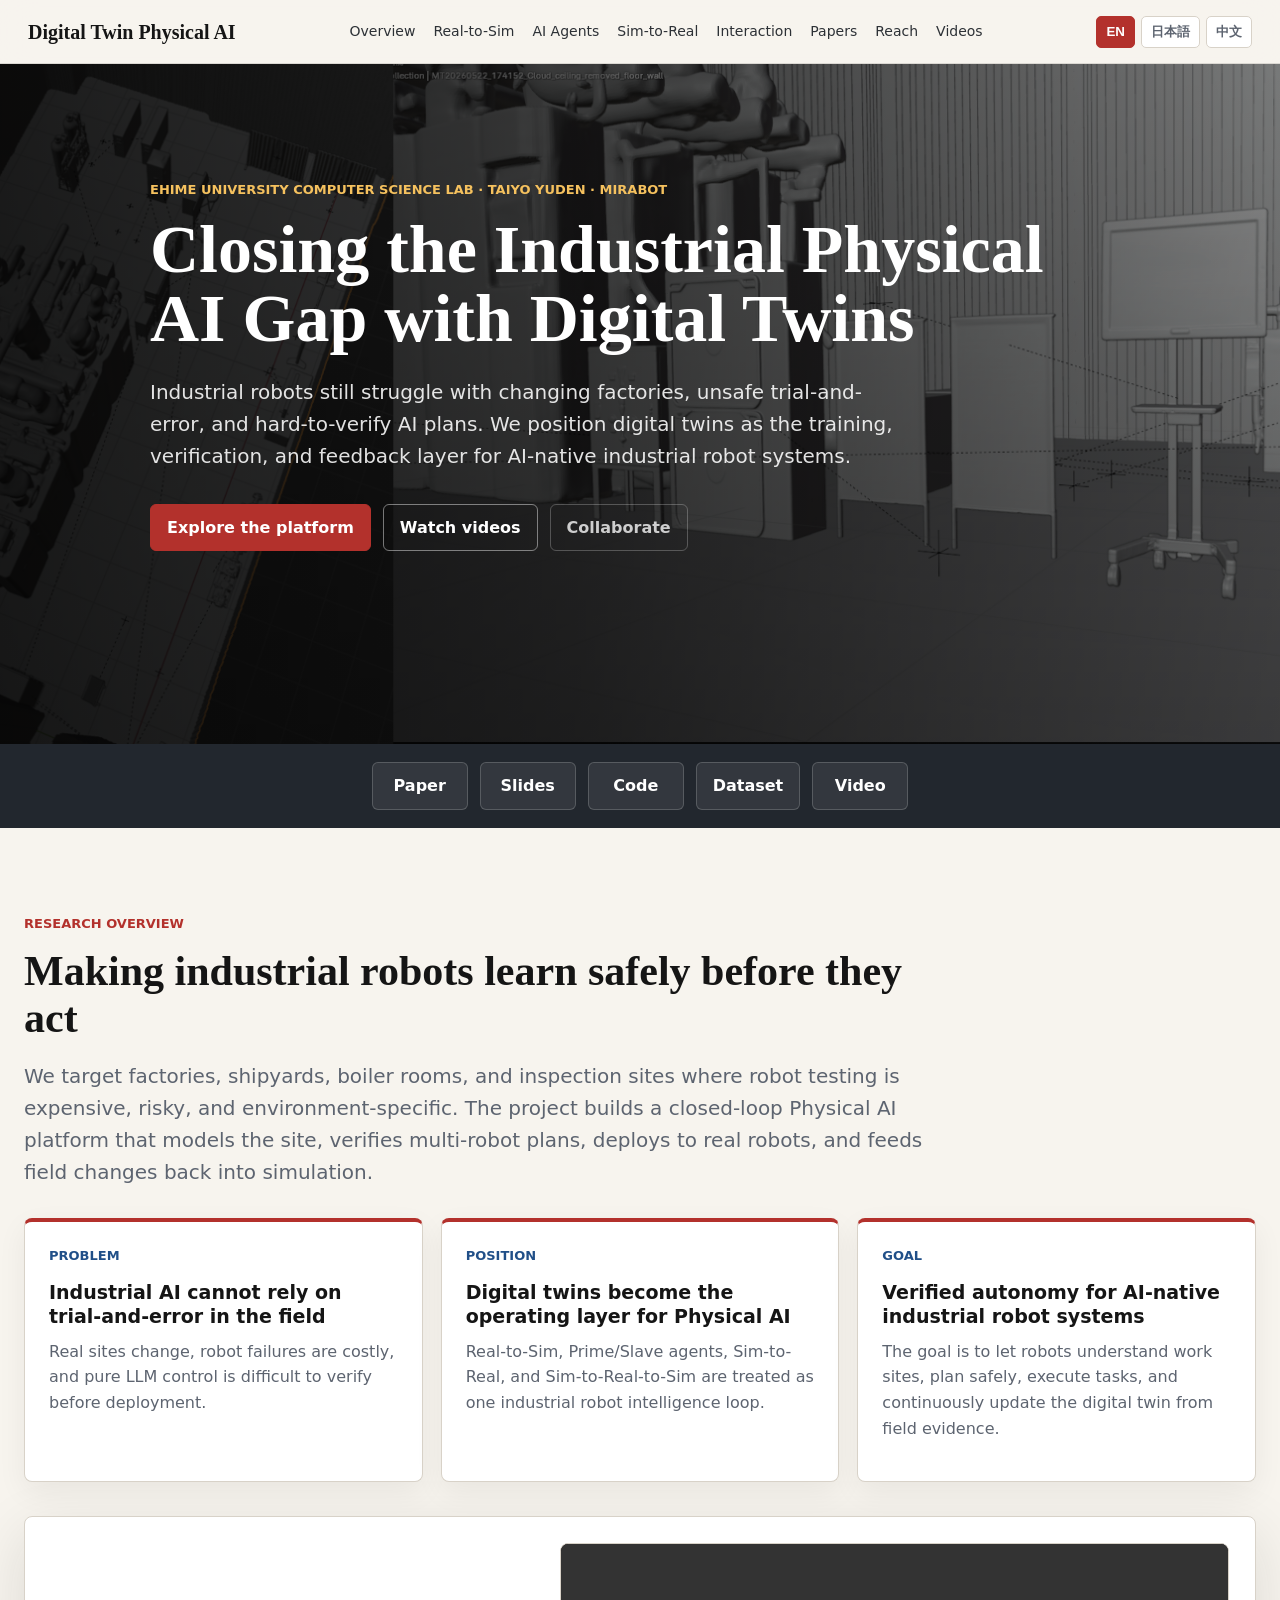
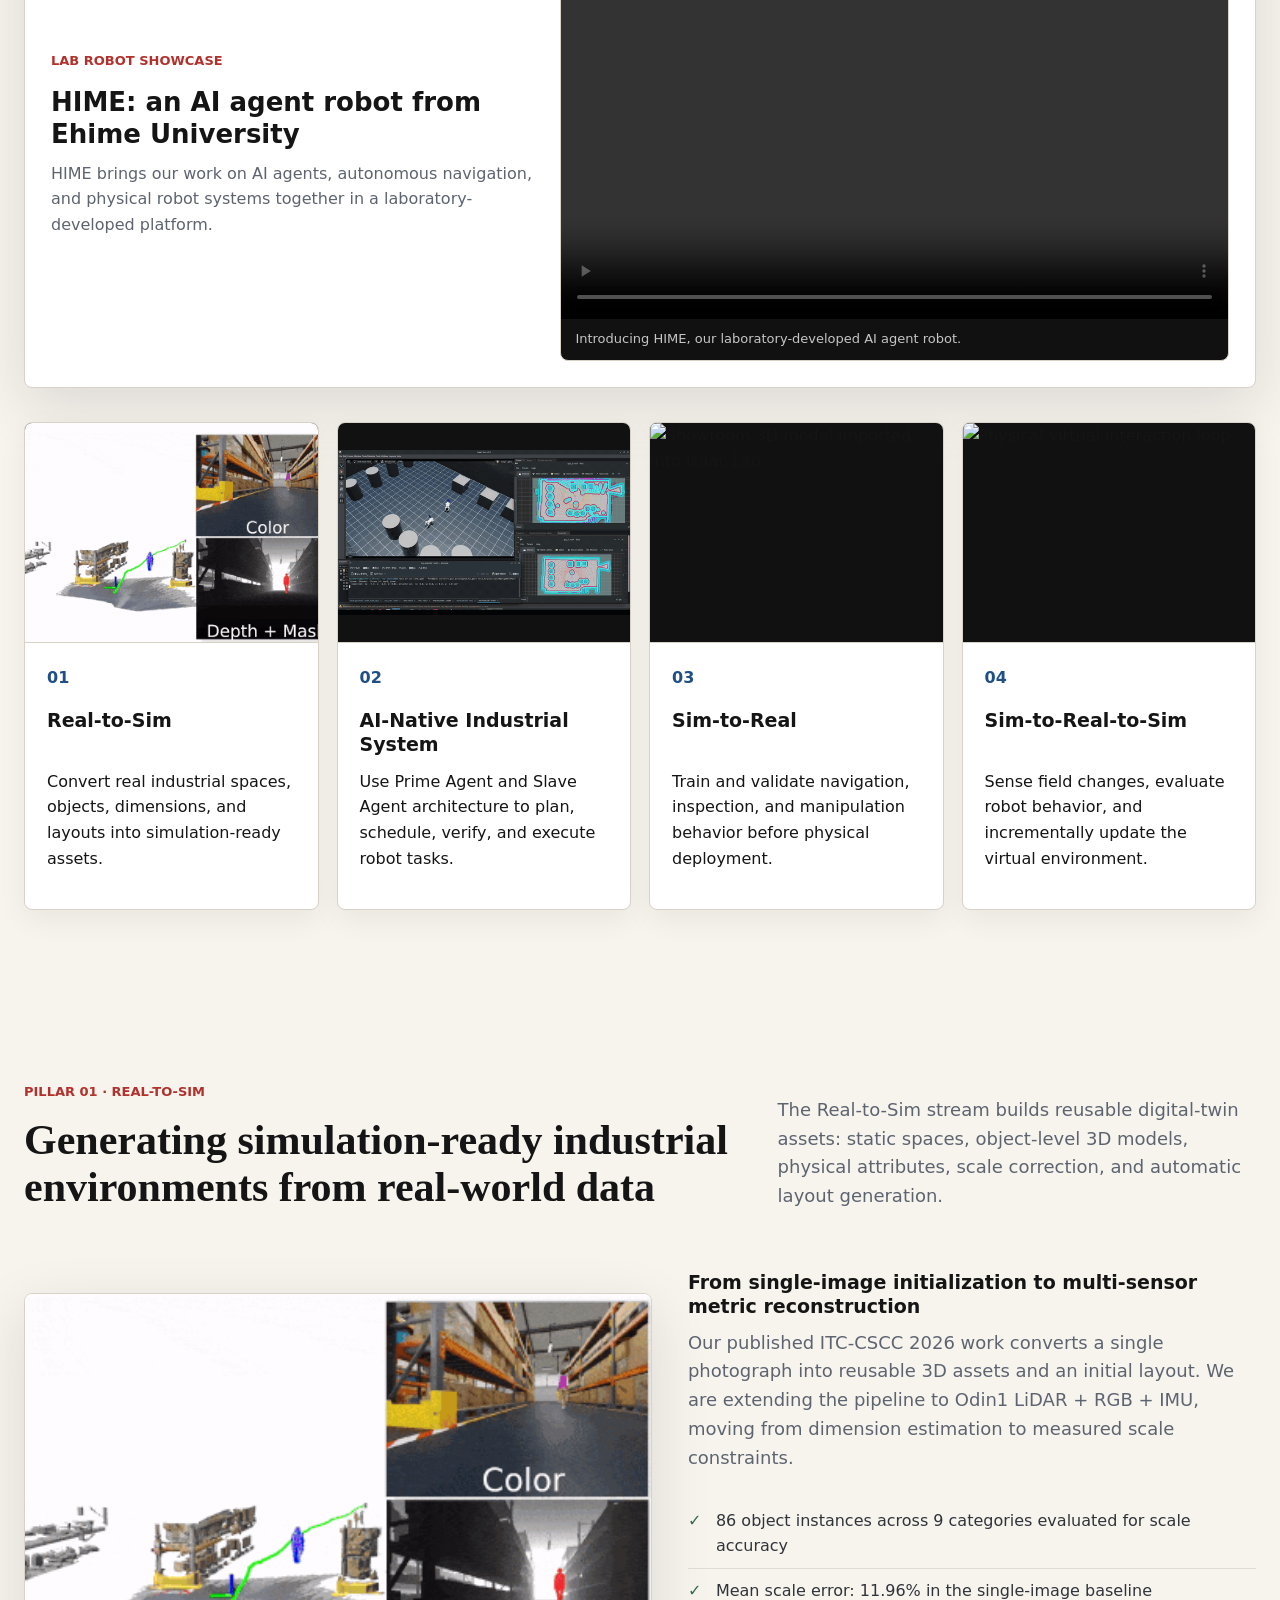
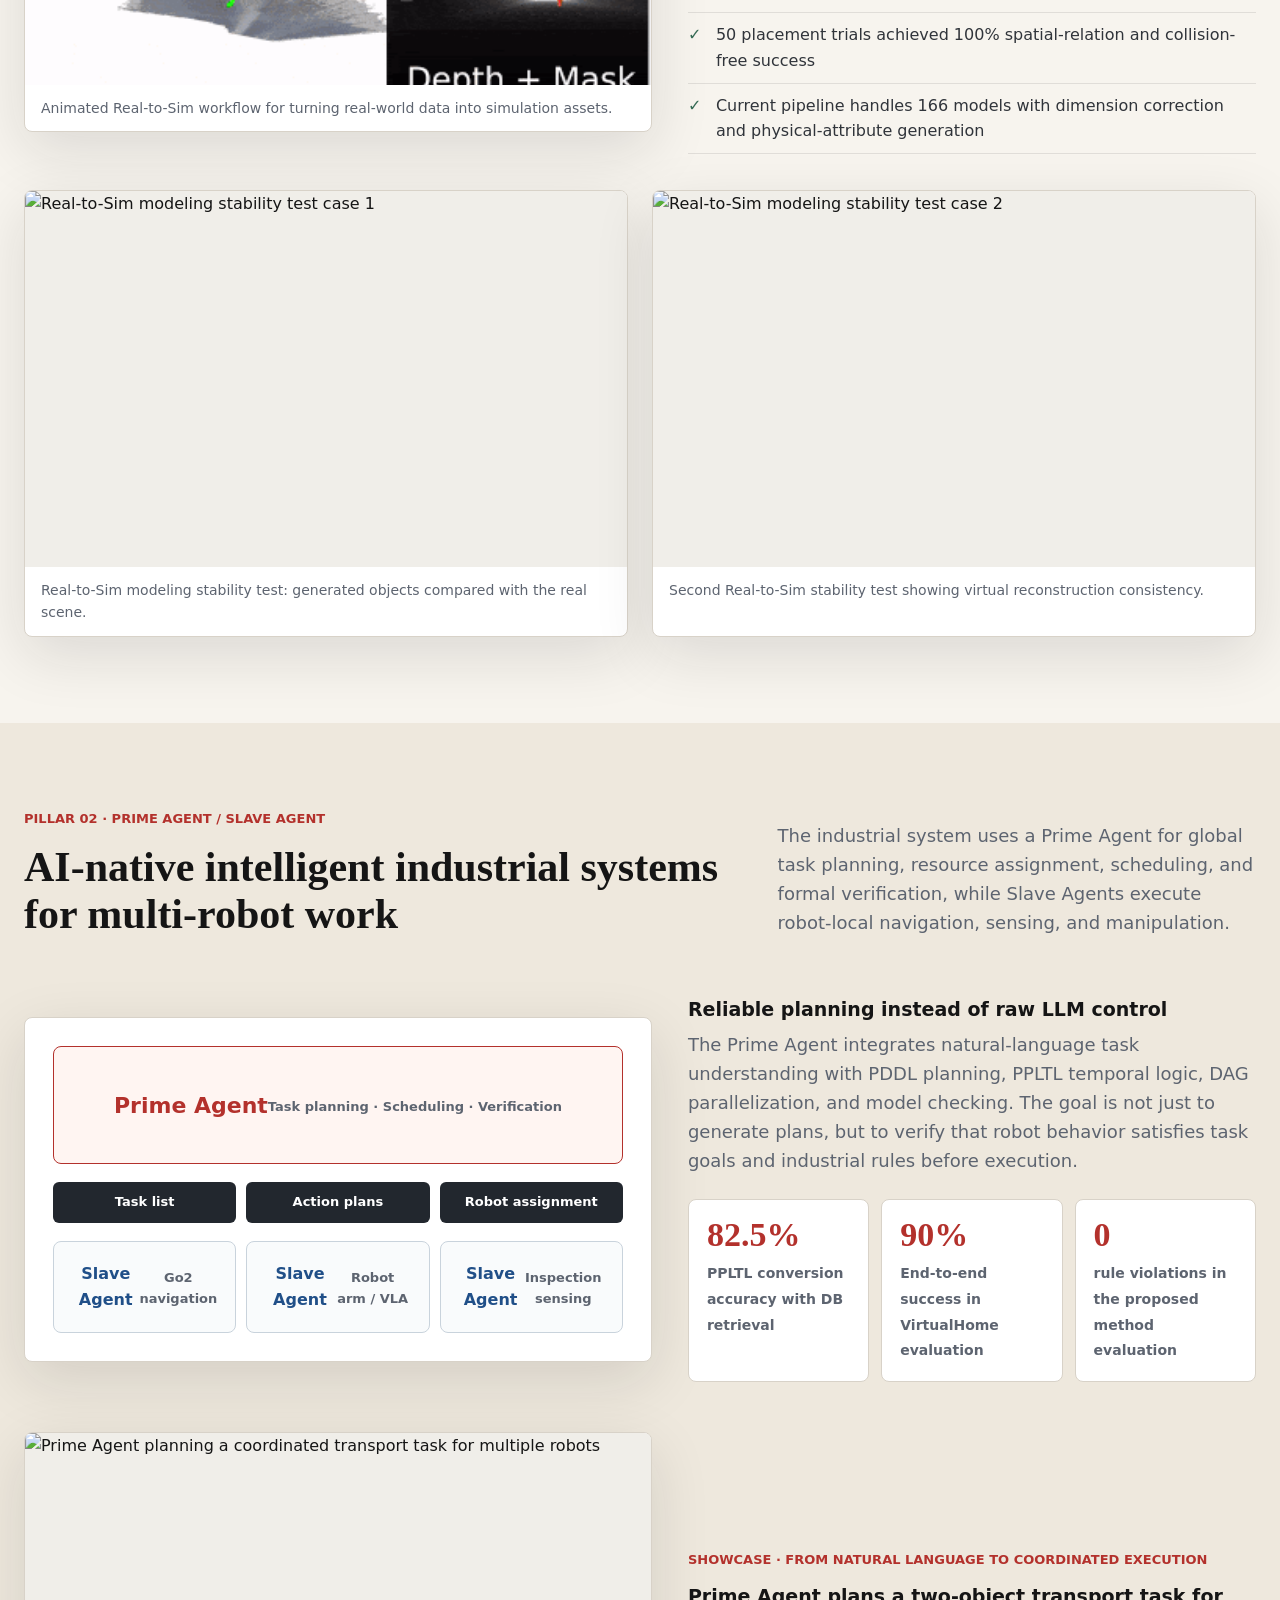
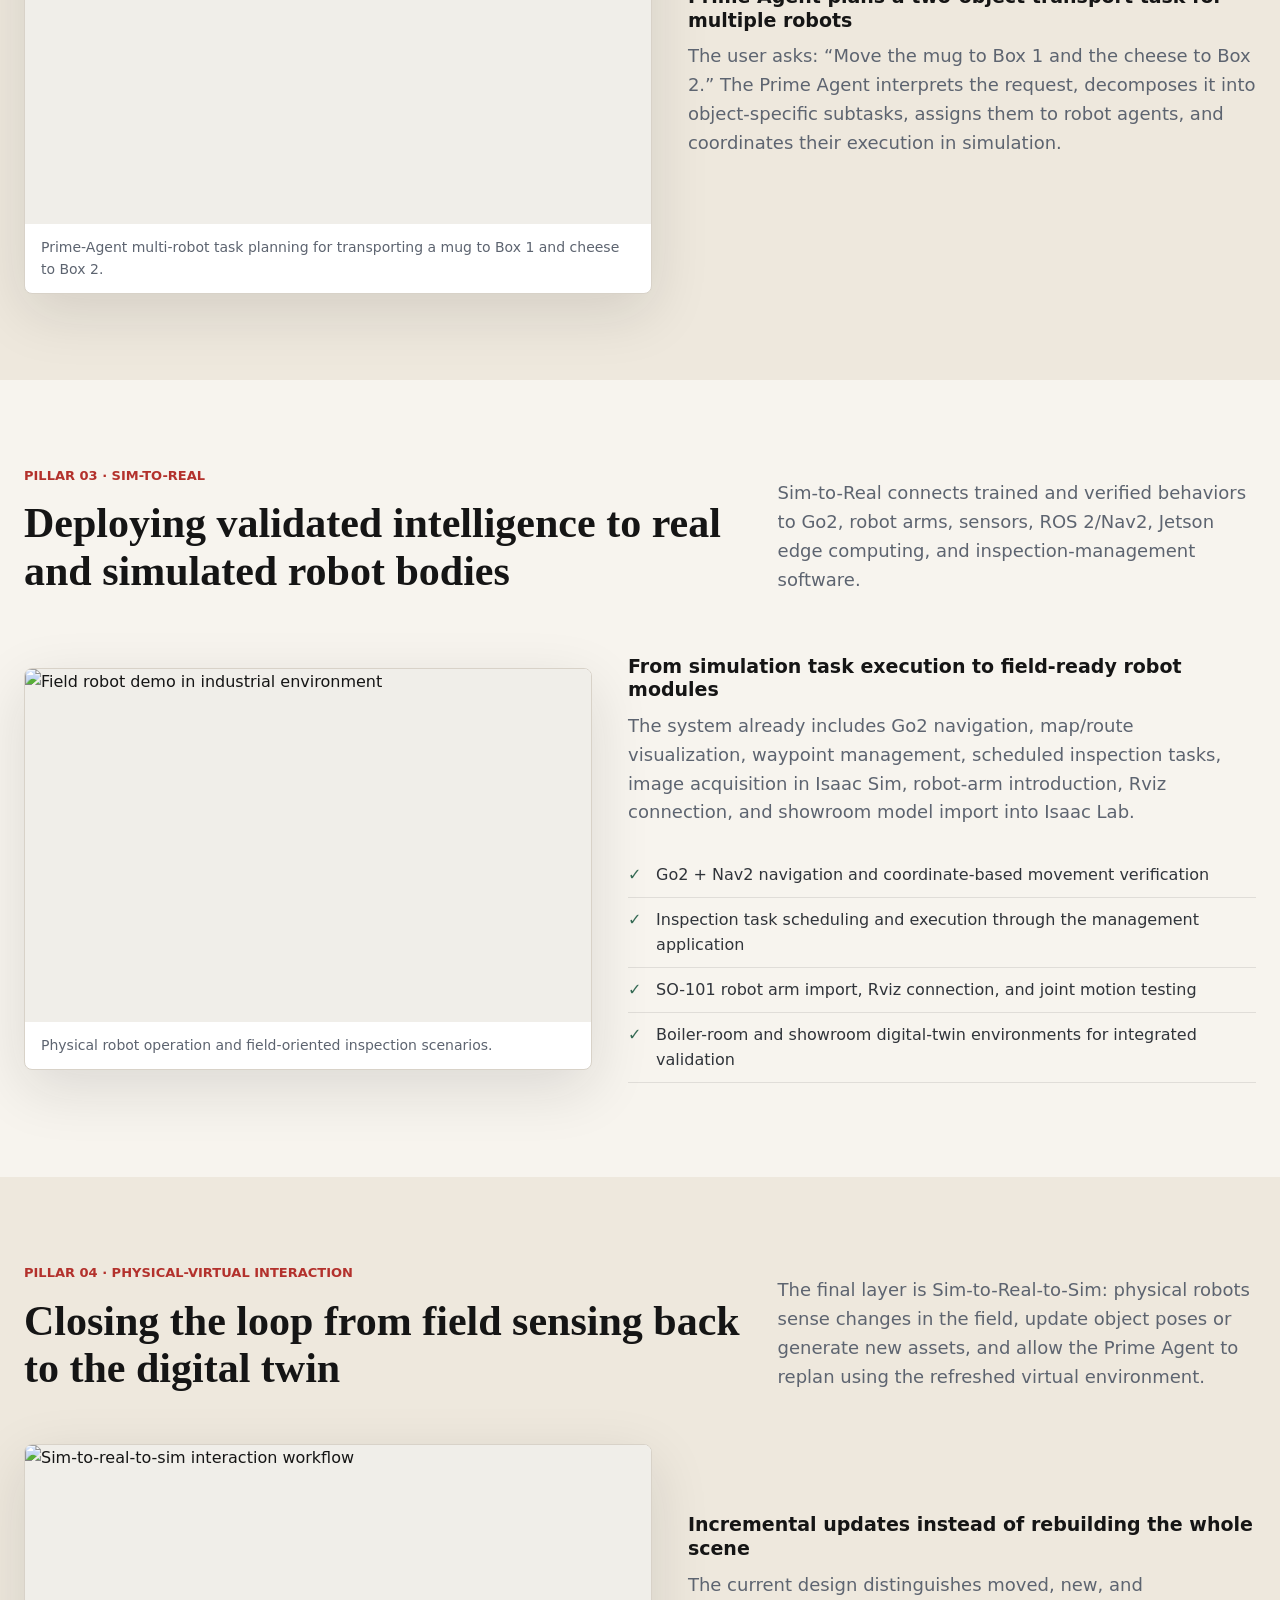
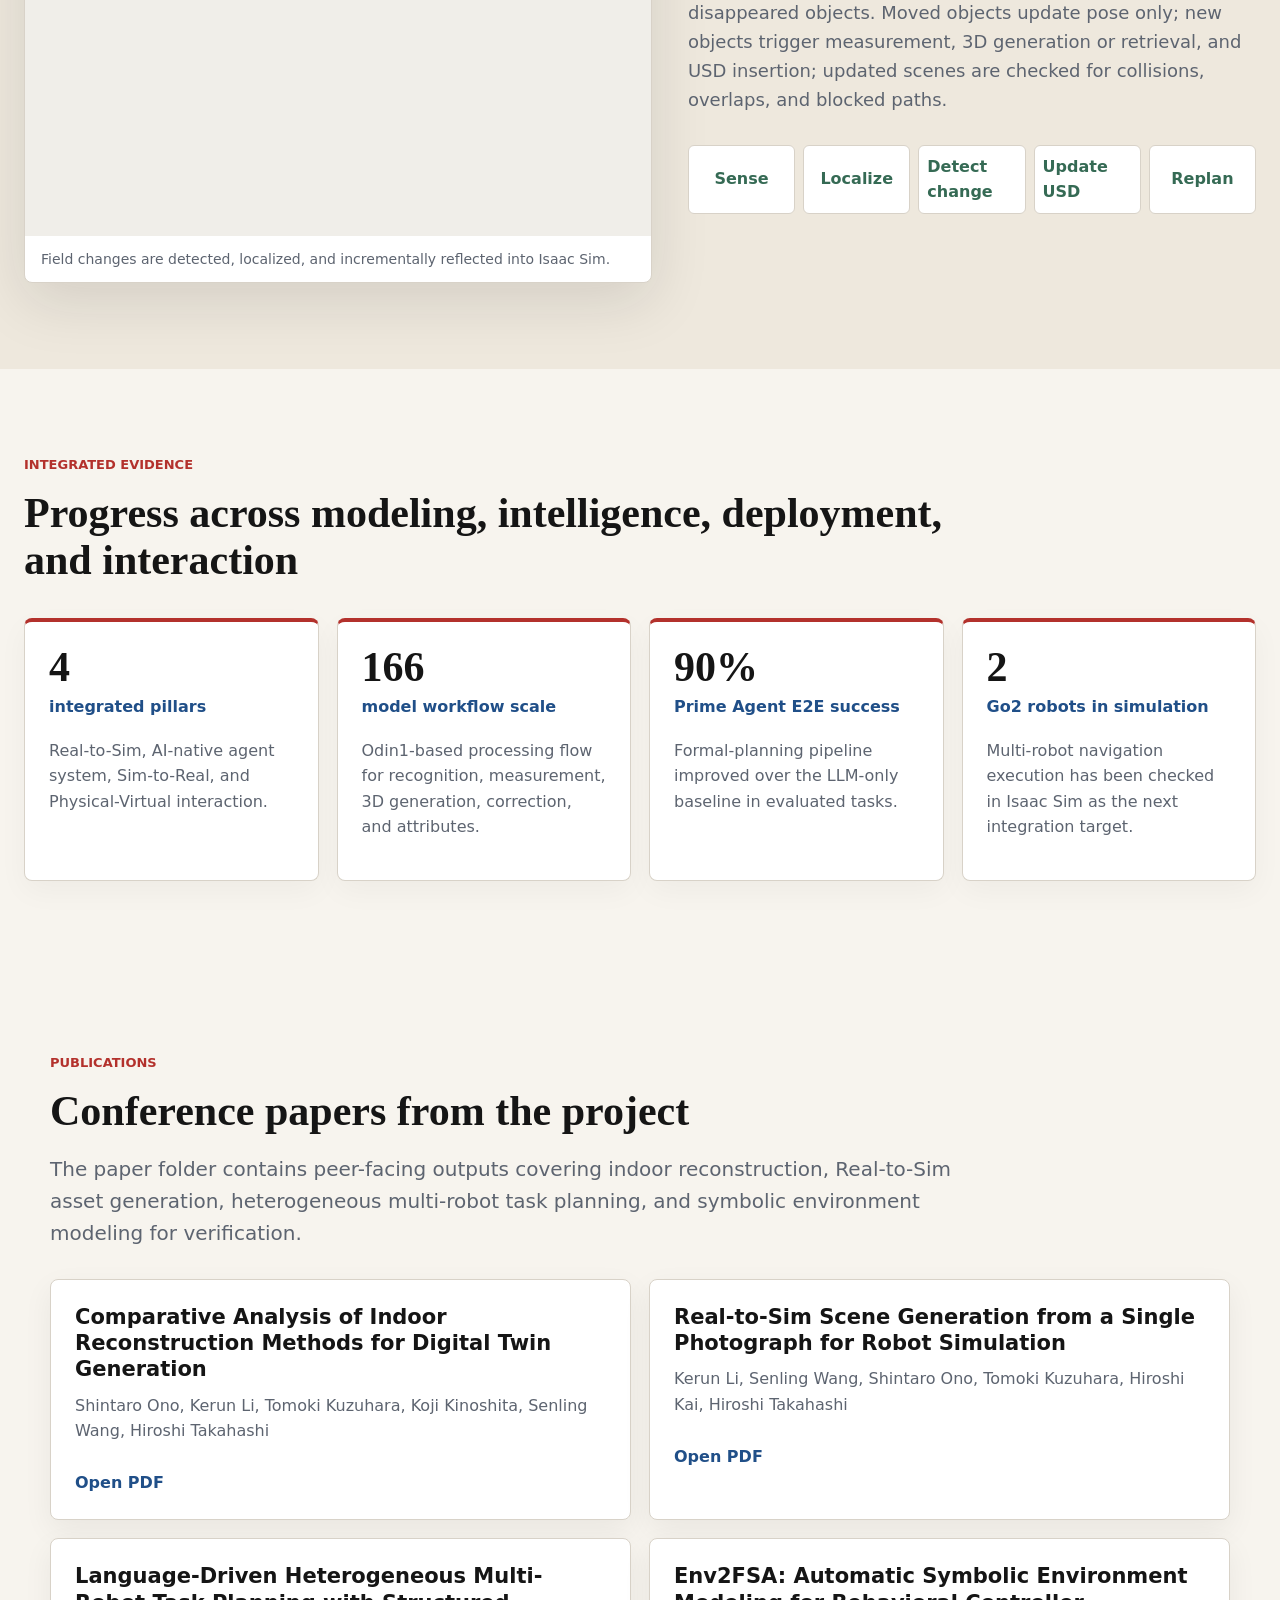
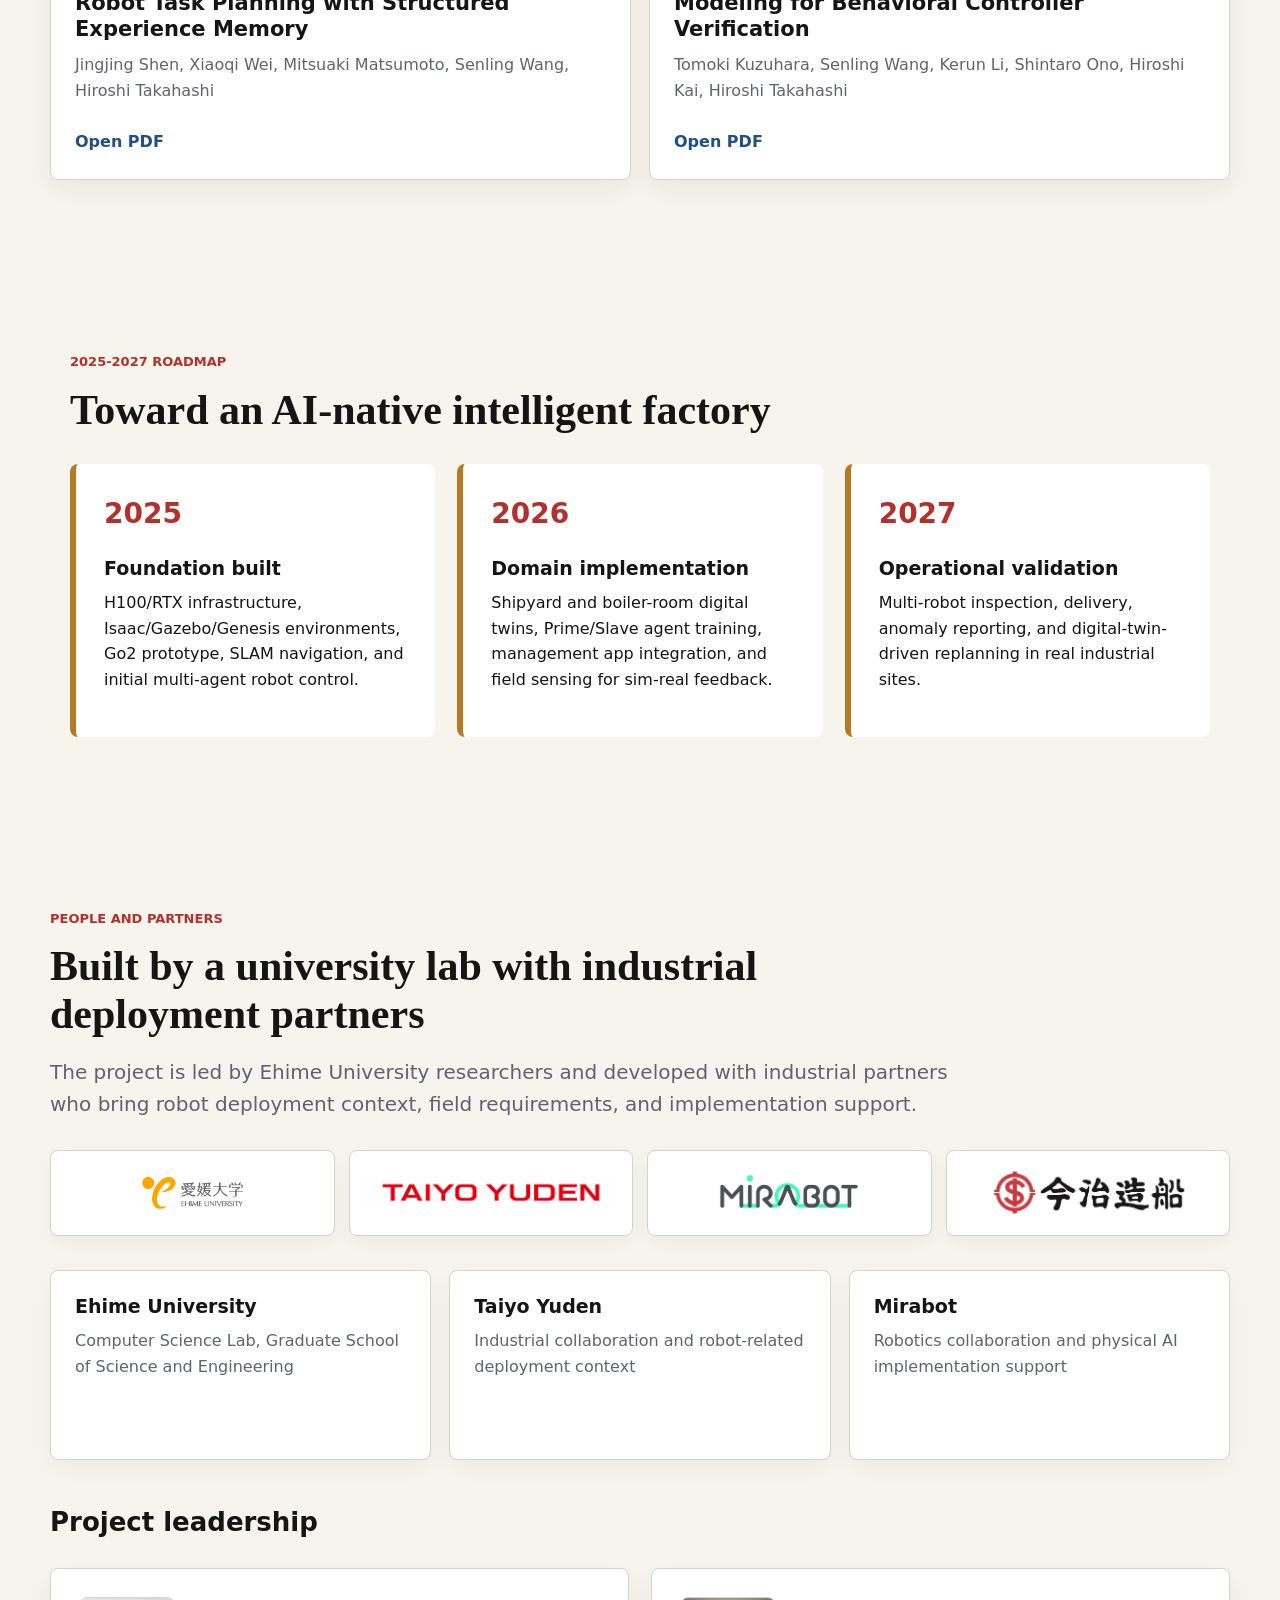
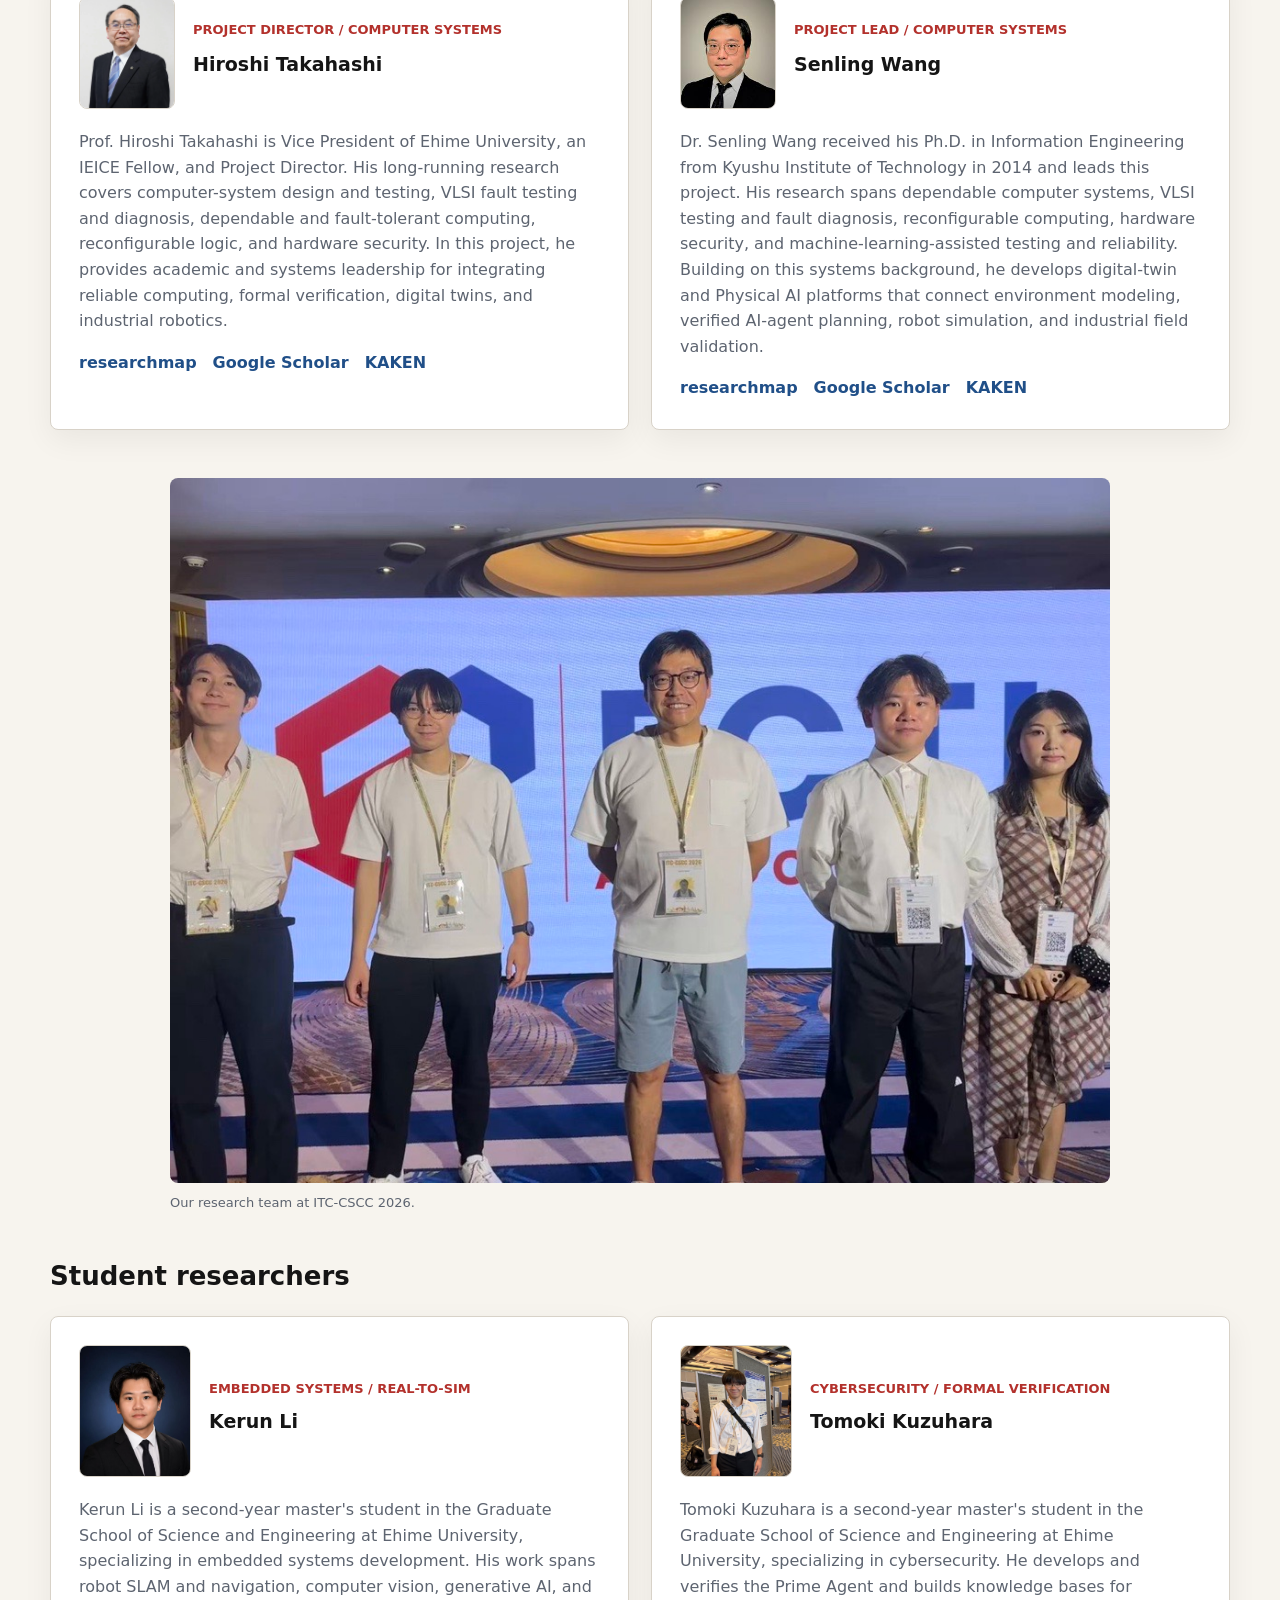
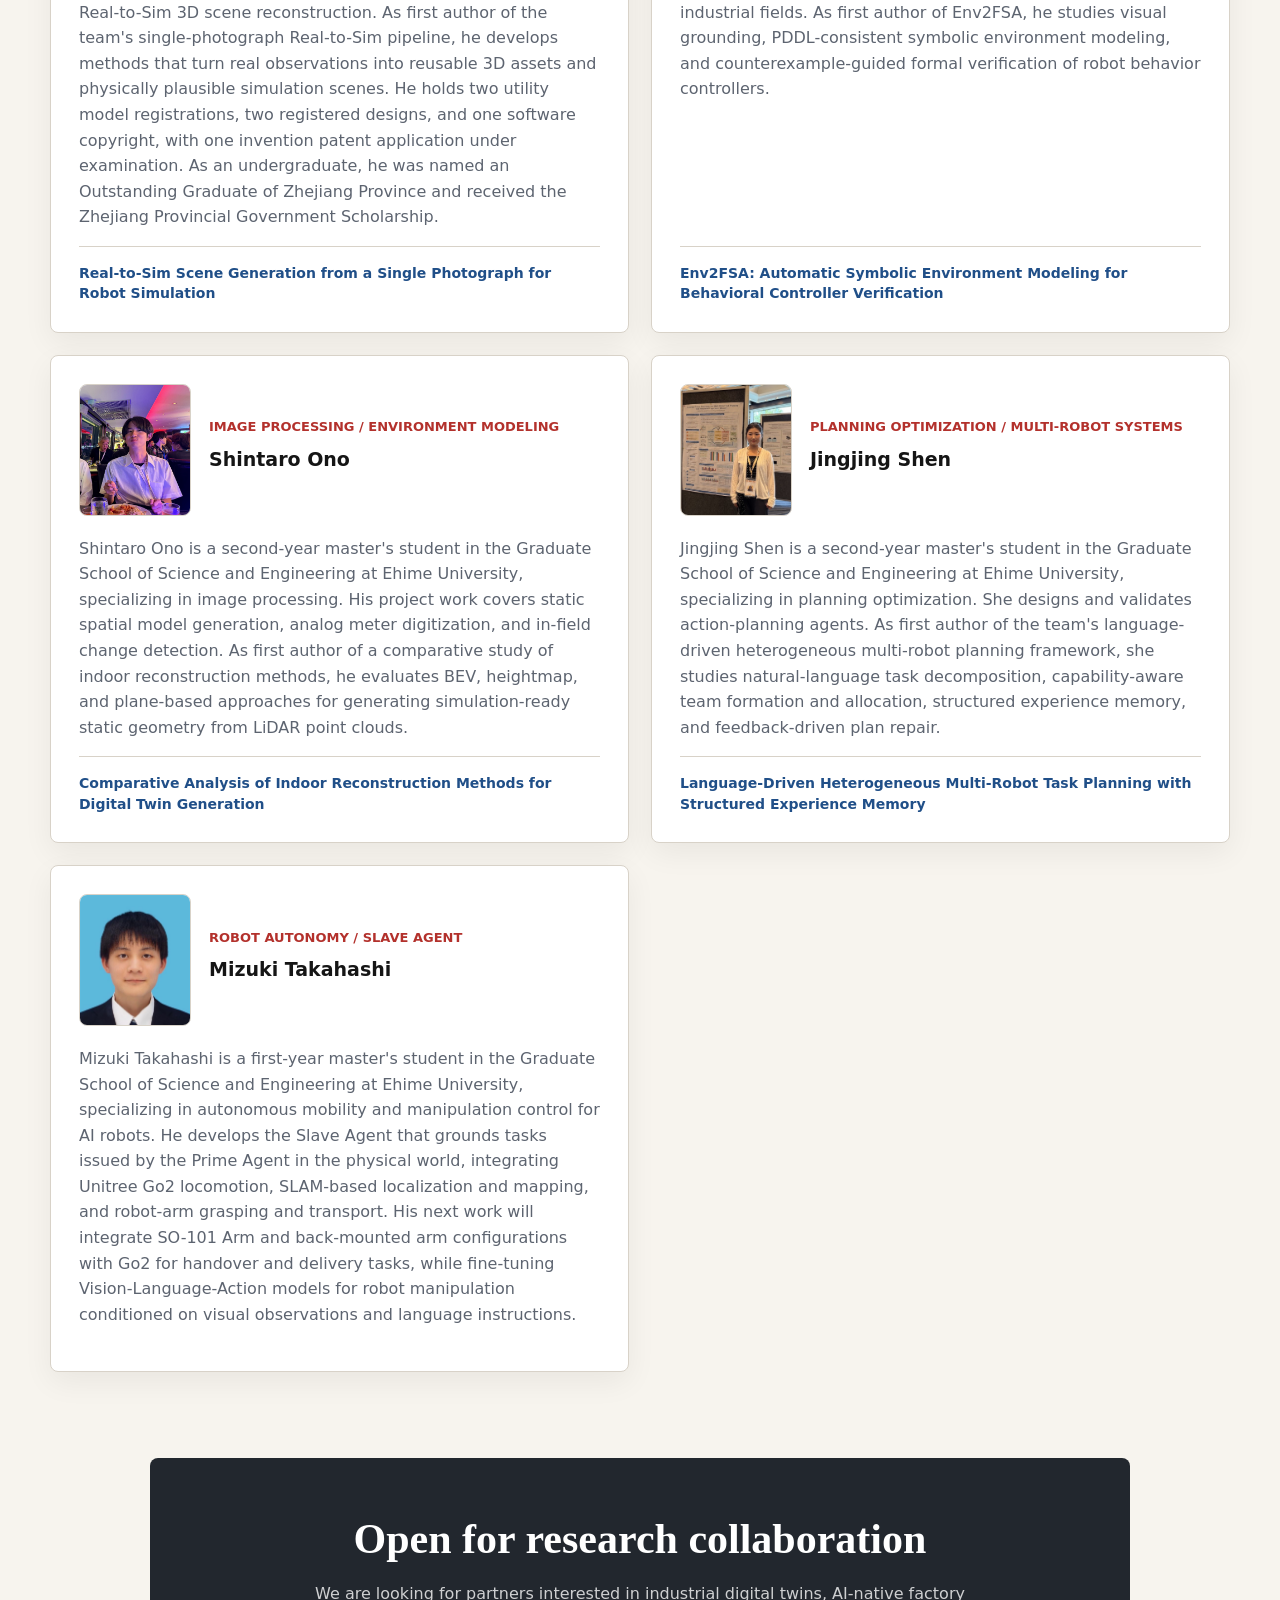
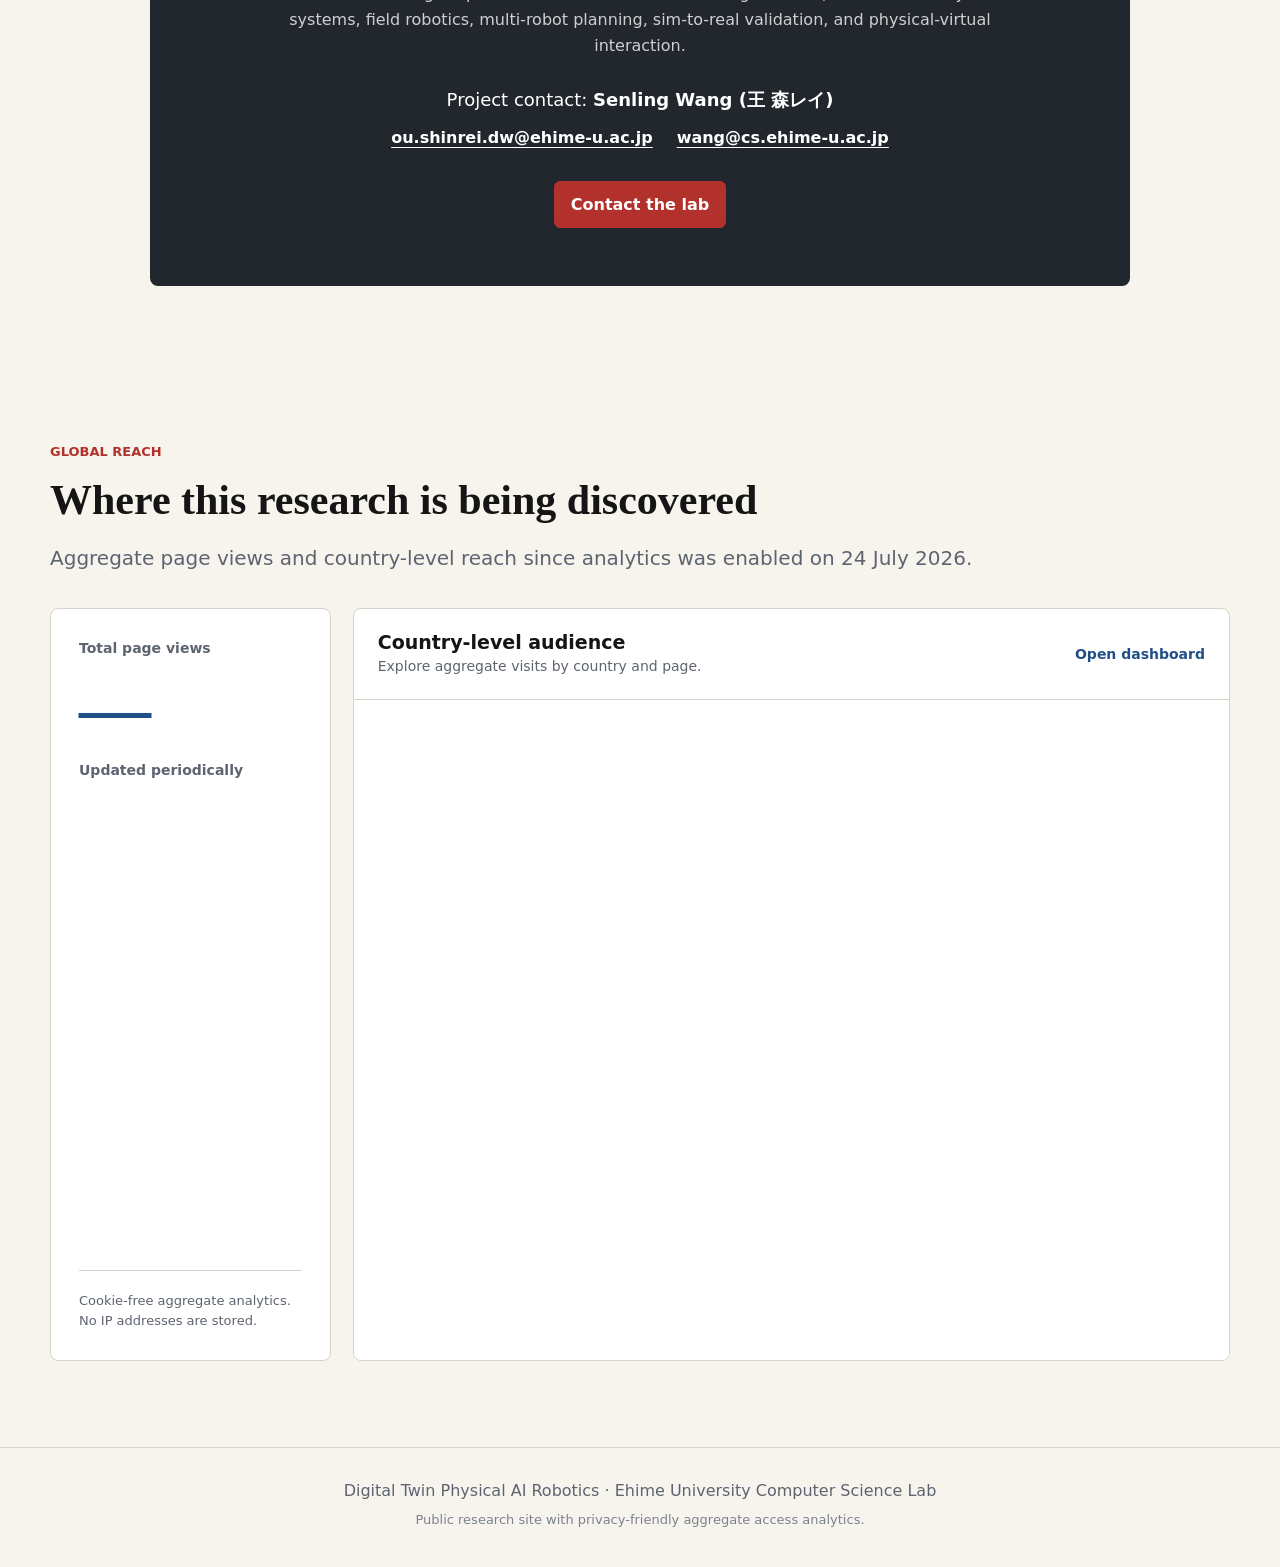
==== commit 5ca3f20a: "Restore Taiyo Yuden branding" ====
--- a/index.html
+++ b/index.html
@@ -36,7 +36,7 @@
         <img class="hero-bg" src="./assets/ai-native-factory_2.png" alt="Simulation-ready industrial digital twin environment" />
         <div class="hero-overlay" aria-hidden="true"></div>
         <div class="hero-content">
-          <p class="eyebrow" data-i18n="hero_eyebrow">Ehime University Computer Science Lab · Mirabot</p>
+          <p class="eyebrow" data-i18n="hero_eyebrow">Ehime University Computer Science Lab · Taiyo Yuden · Mirabot</p>
           <h1 id="hero-title" data-i18n="hero_title">Closing the Industrial Physical AI Gap with Digital Twins</h1>
           <p class="hero-subtitle" data-i18n="hero_subtitle">
             Industrial robots still struggle with changing factories, unsafe trial-and-error, and hard-to-verify AI
@@ -429,6 +429,7 @@
         </p>
         <div class="logo-strip" aria-label="Project organizations">
           <img src="./assets/logos/愛媛大学-logo.webp" alt="Ehime University logo" />
+          <img src="./assets/logos/TAIYO_YUDEN_red_with spaces.png" alt="Taiyo Yuden logo" />
           <a href="https://www.mirabot.co.jp/" target="_blank" rel="noopener" aria-label="Visit the MIRABOT website">
             <img src="./assets/logos/Mirabot logo.png" alt="MIRABOT logo" />
           </a>
@@ -438,6 +439,10 @@
           <article>
             <h3>Ehime University</h3>
             <p data-i18n="team_ehime">Computer Science Lab, Graduate School of Science and Engineering</p>
+          </article>
+          <article>
+            <h3>Taiyo Yuden</h3>
+            <p data-i18n="team_taiyo">Industrial collaboration and robot-related deployment context</p>
           </article>
           <article>
             <h3>Mirabot</h3>
--- a/styles.css
+++ b/styles.css
@@ -809,12 +809,12 @@
 }
 
 .team-grid {
-  grid-template-columns: repeat(auto-fit, minmax(240px, 1fr));
+  grid-template-columns: repeat(3, minmax(0, 1fr));
 }
 
 .logo-strip {
   display: grid;
-  grid-template-columns: repeat(auto-fit, minmax(180px, 1fr));
+  grid-template-columns: repeat(4, minmax(120px, 1fr));
   gap: 14px;
   align-items: center;
   margin-top: 30px;
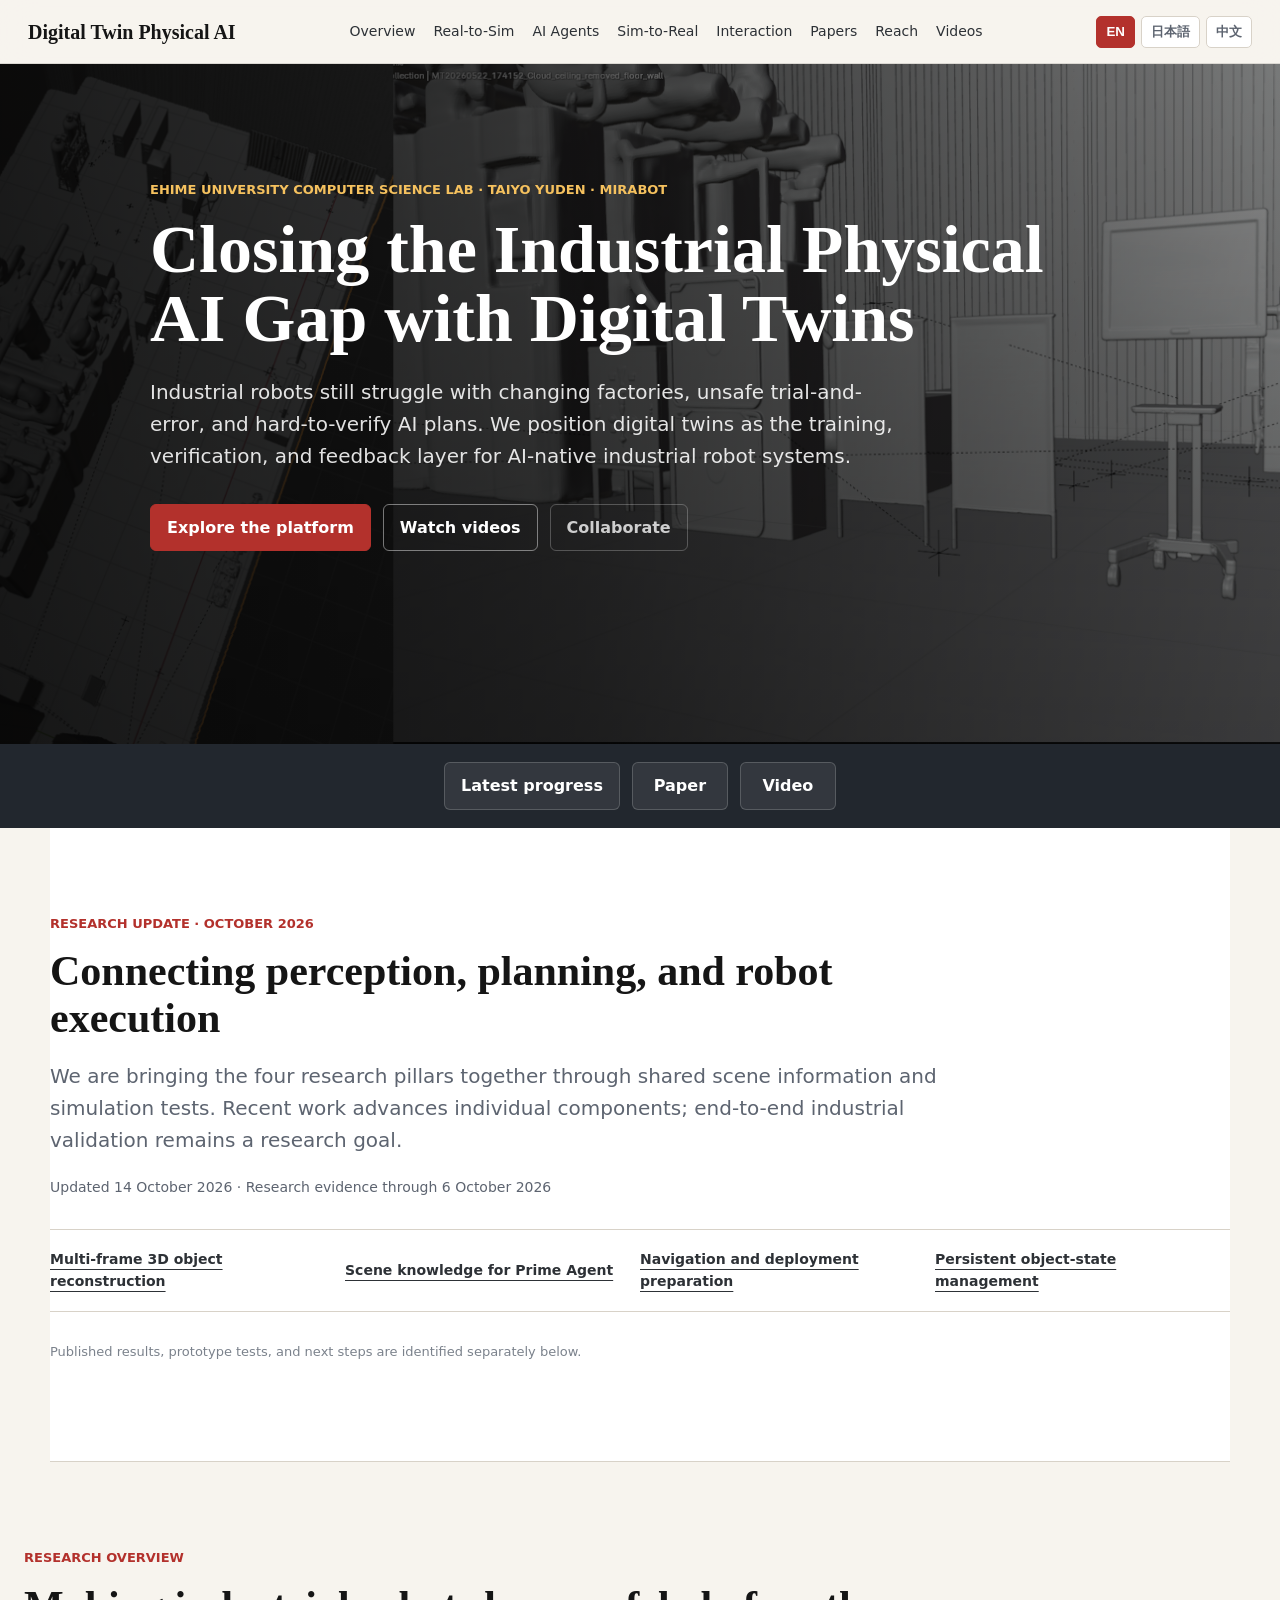
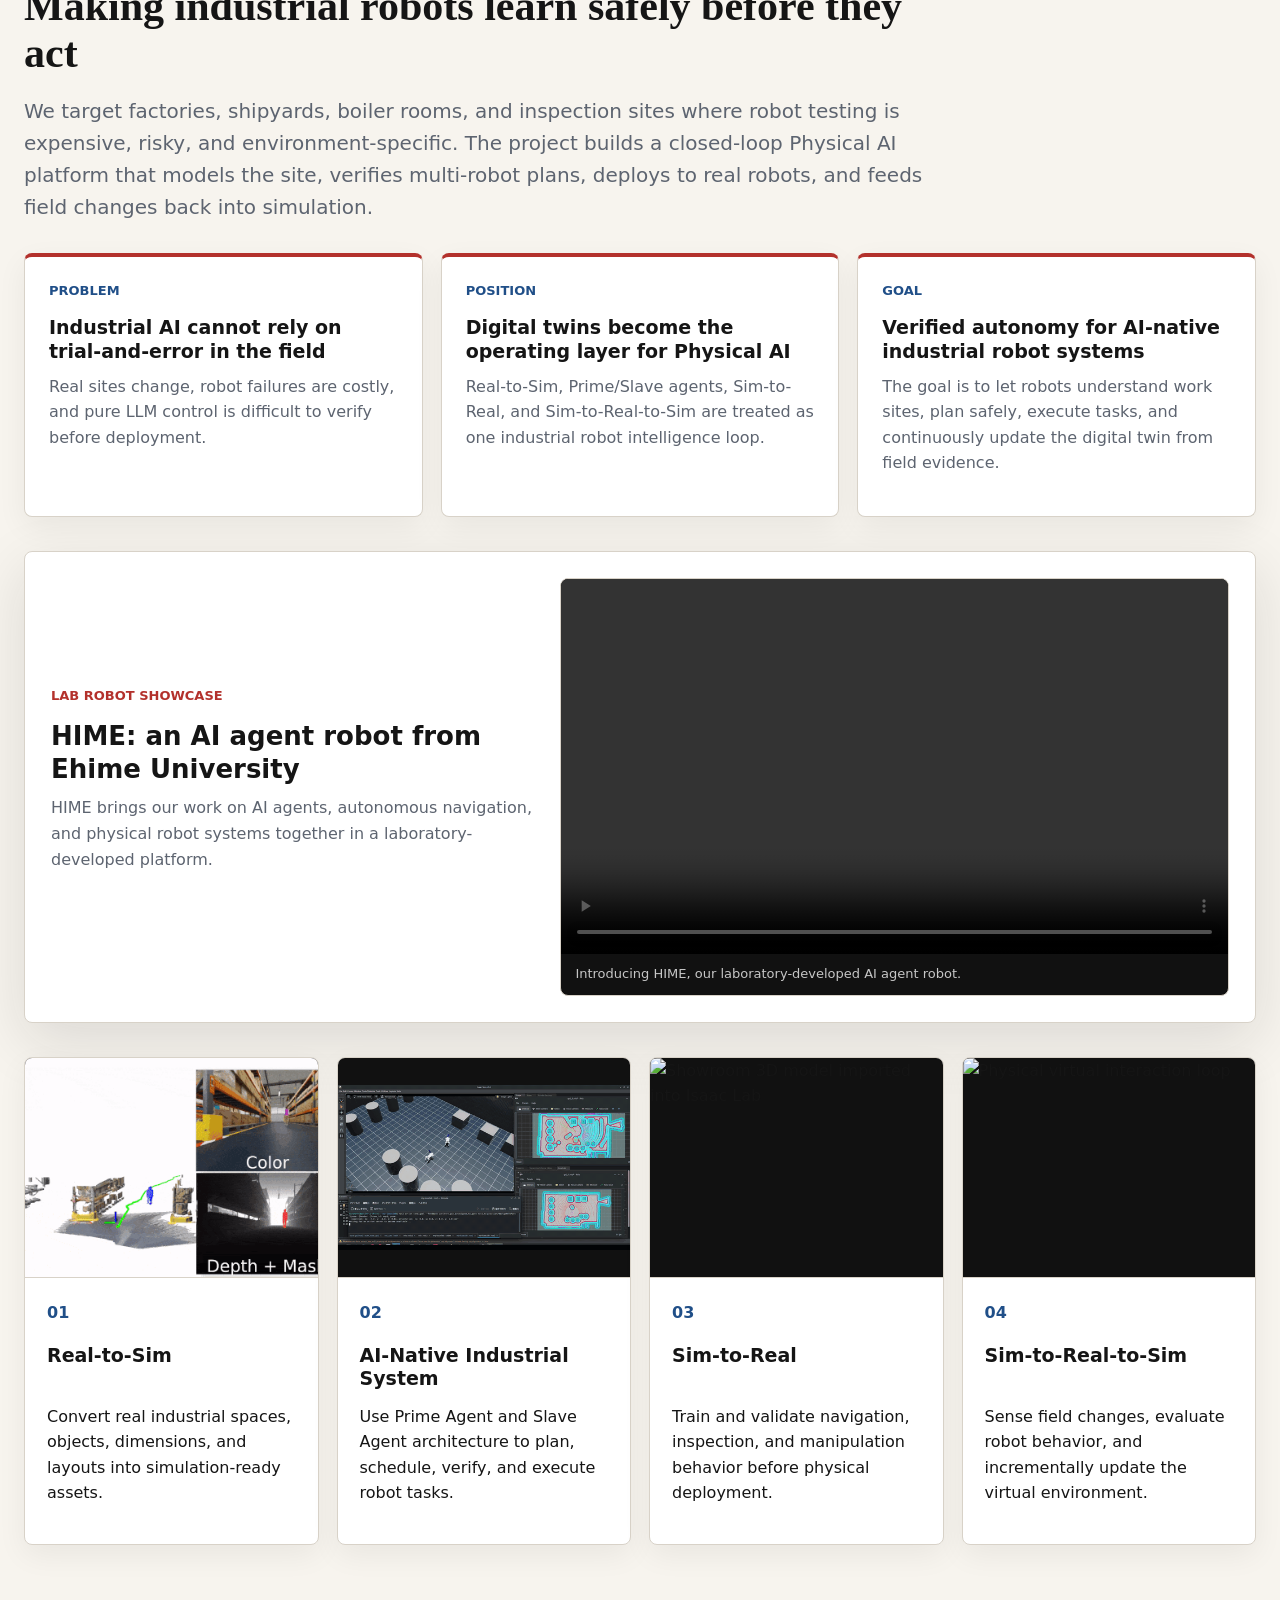
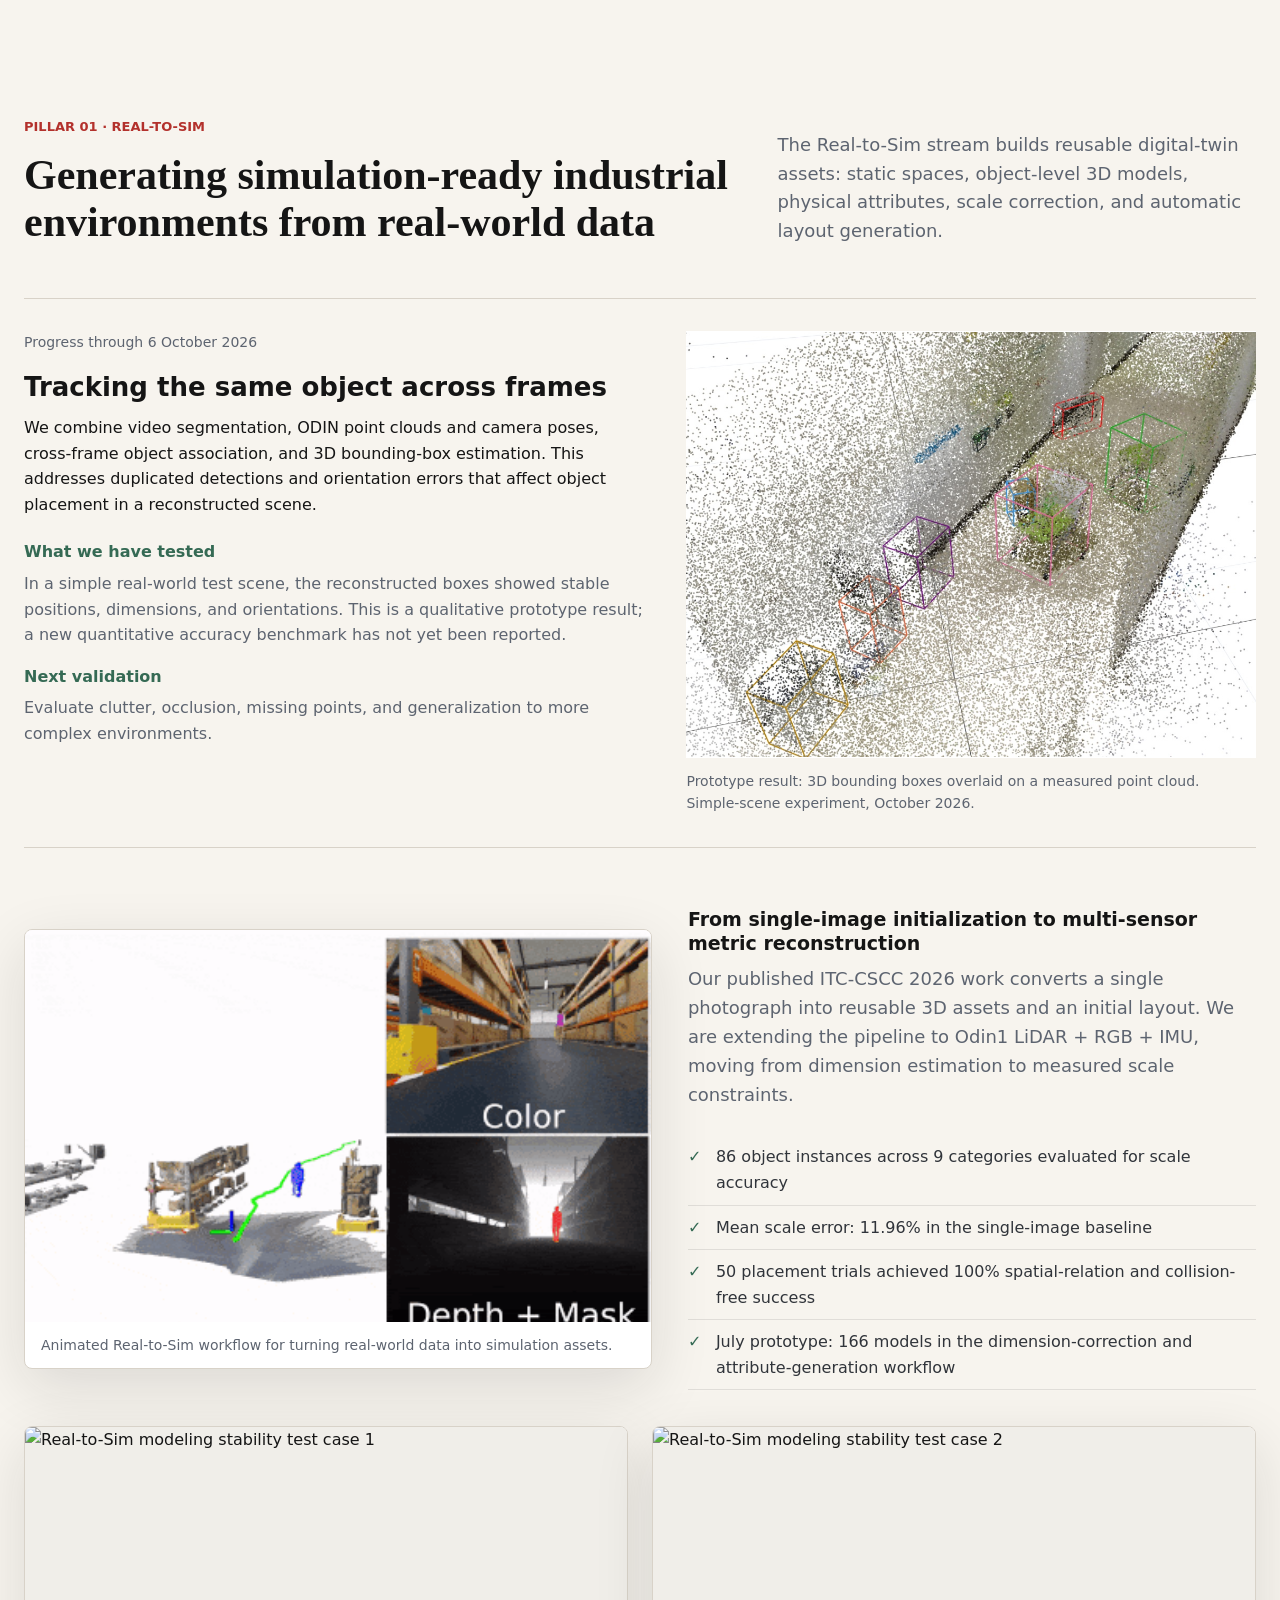
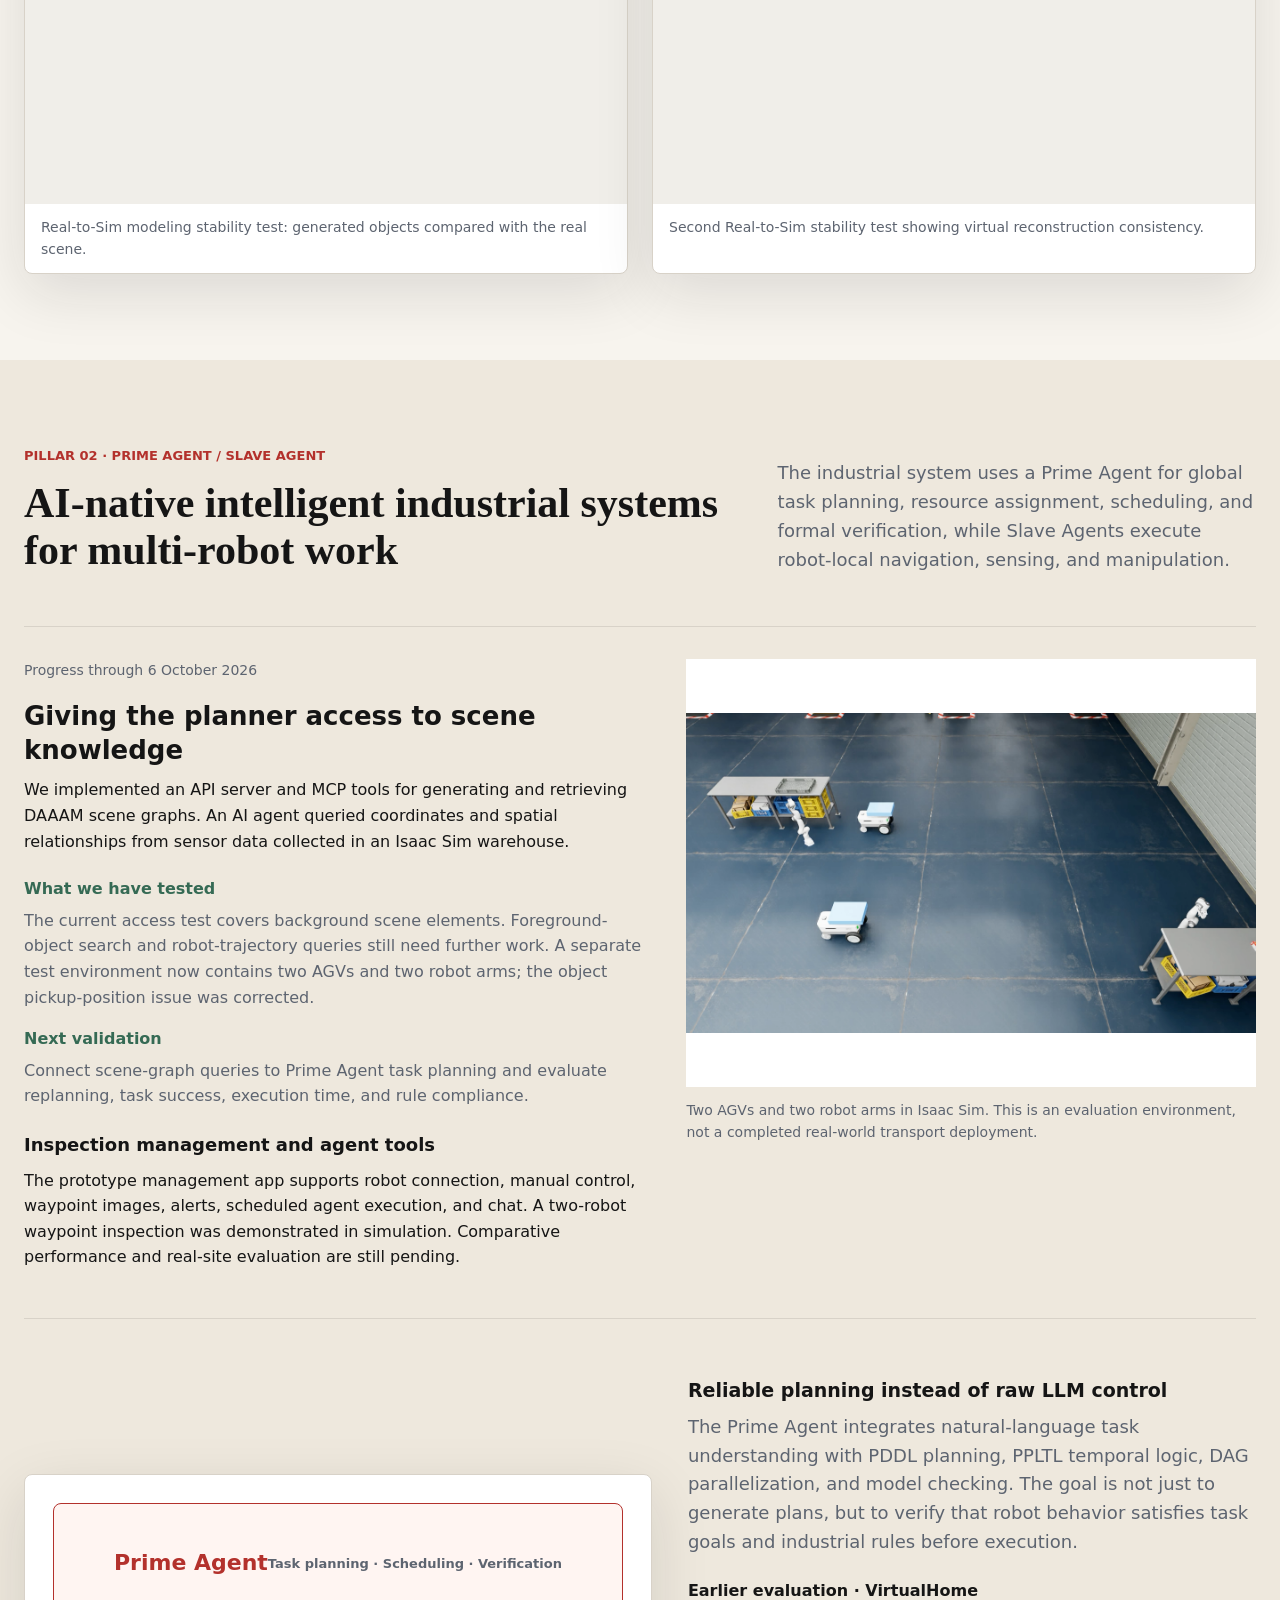
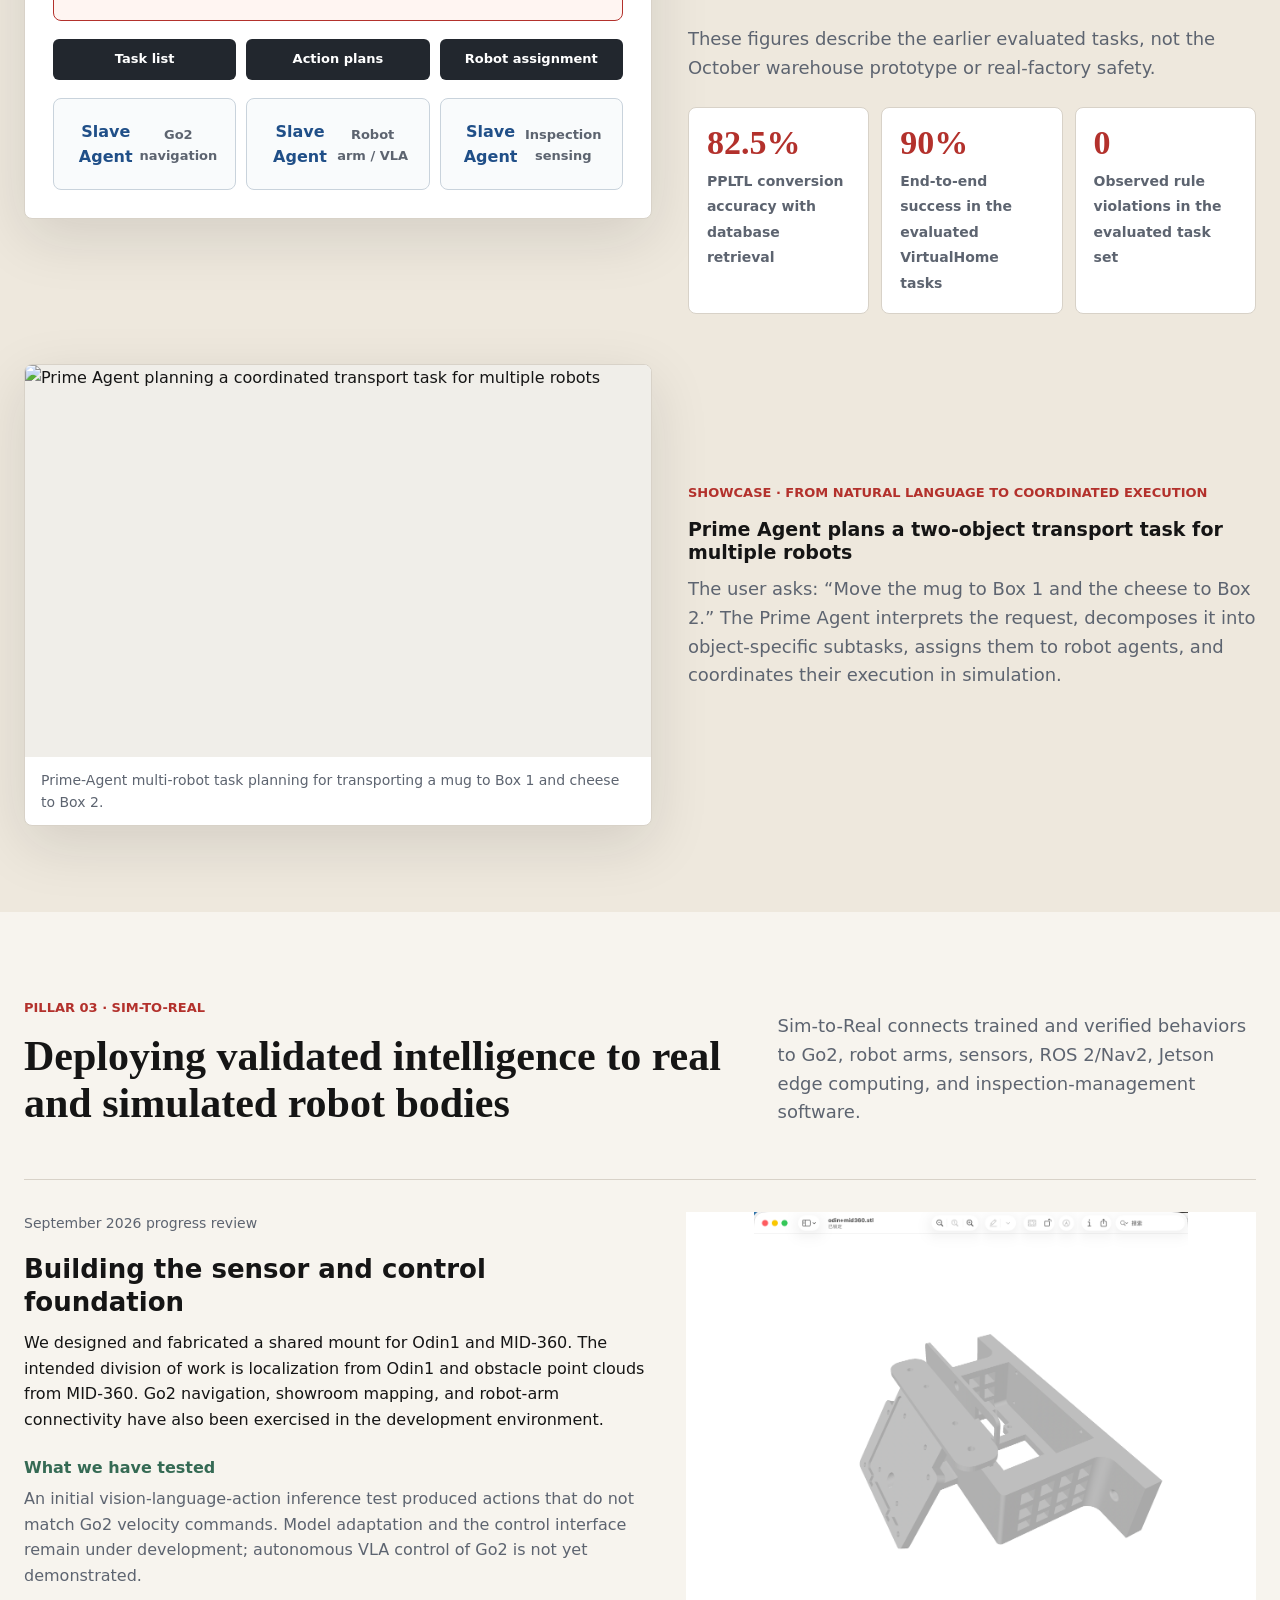
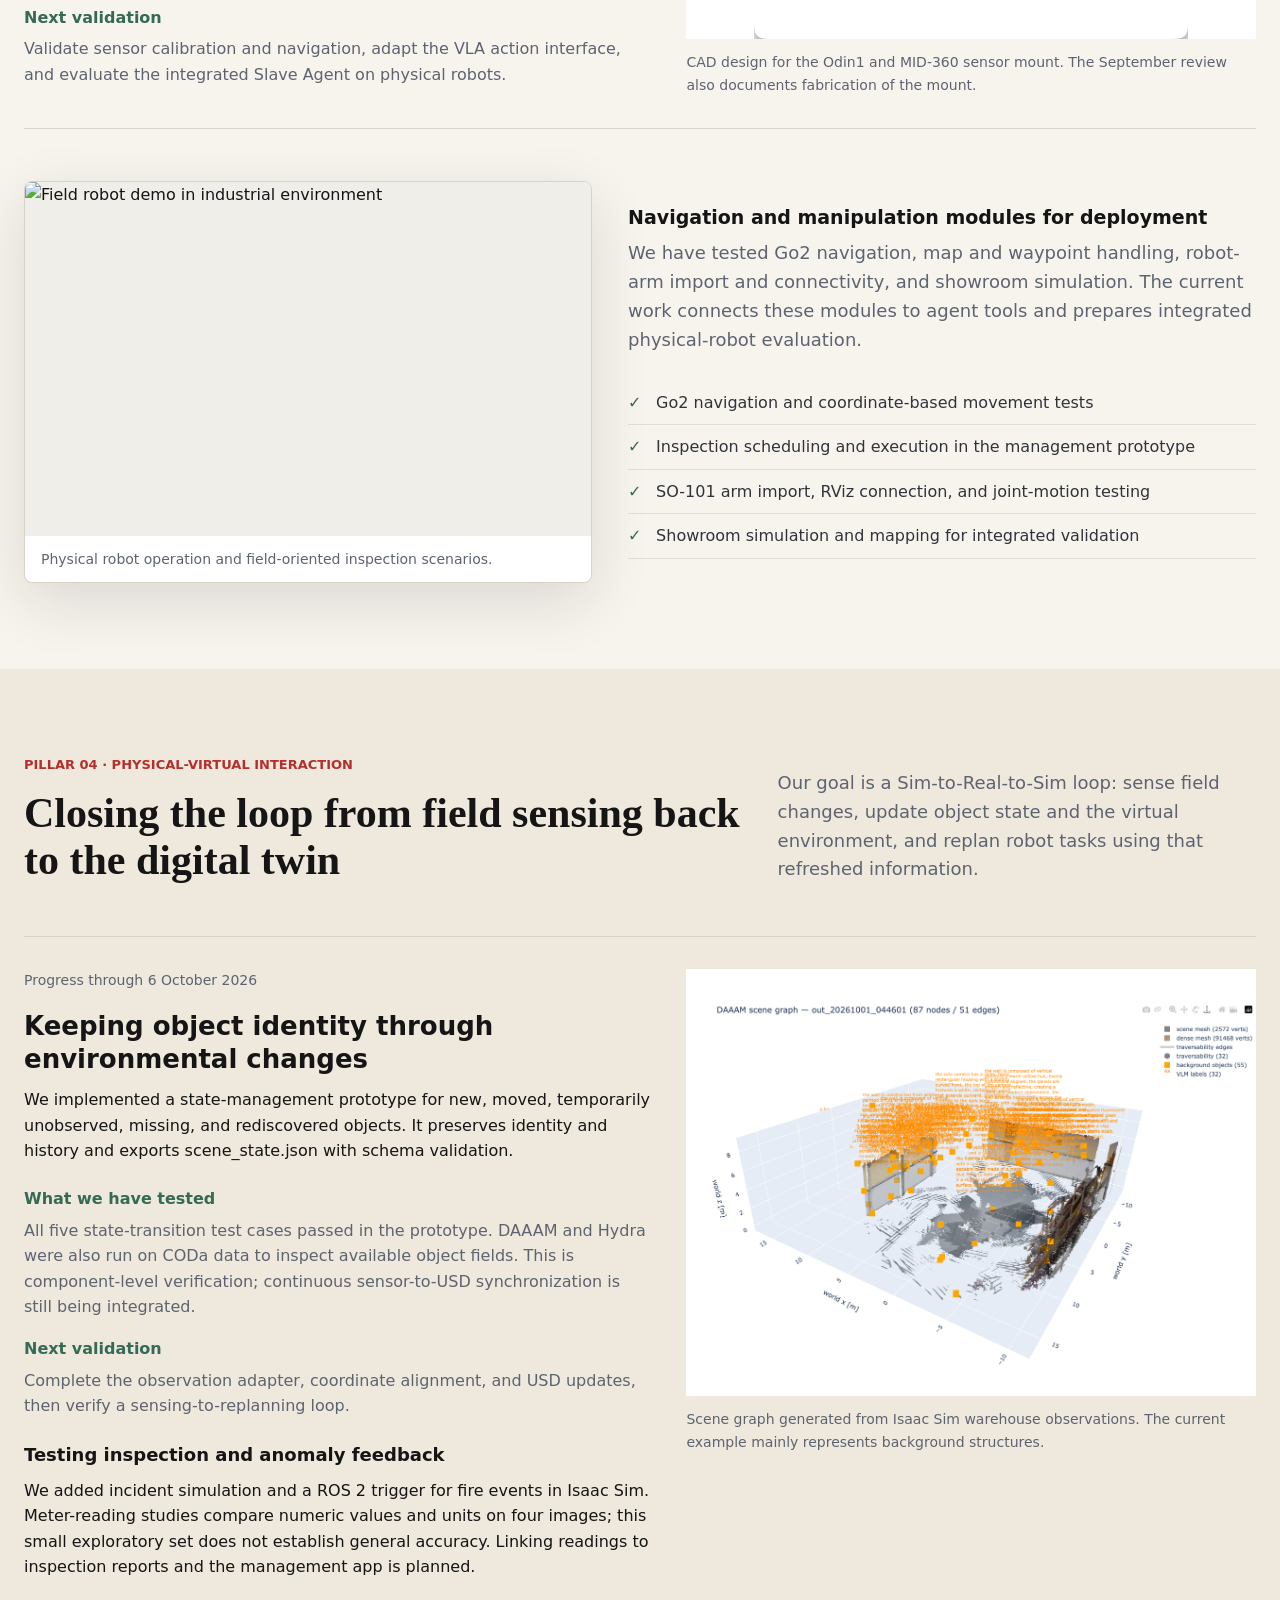
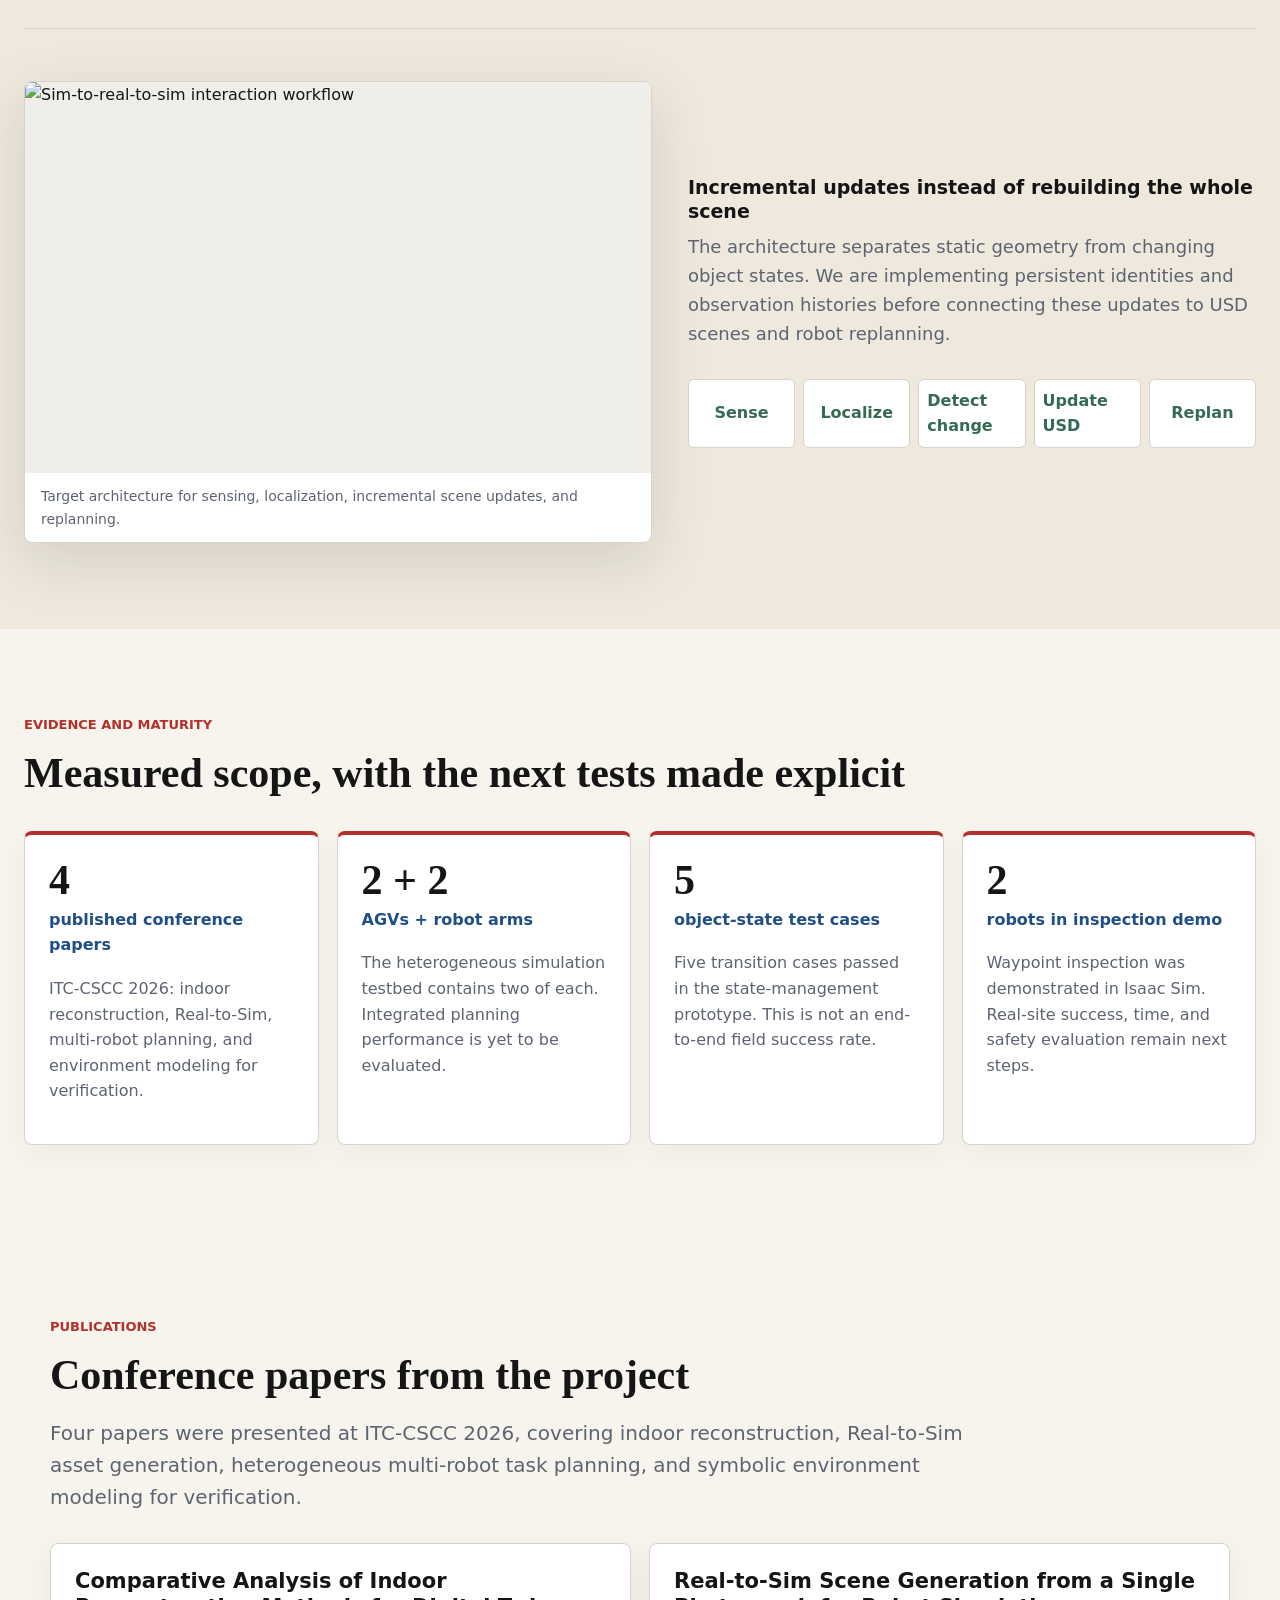
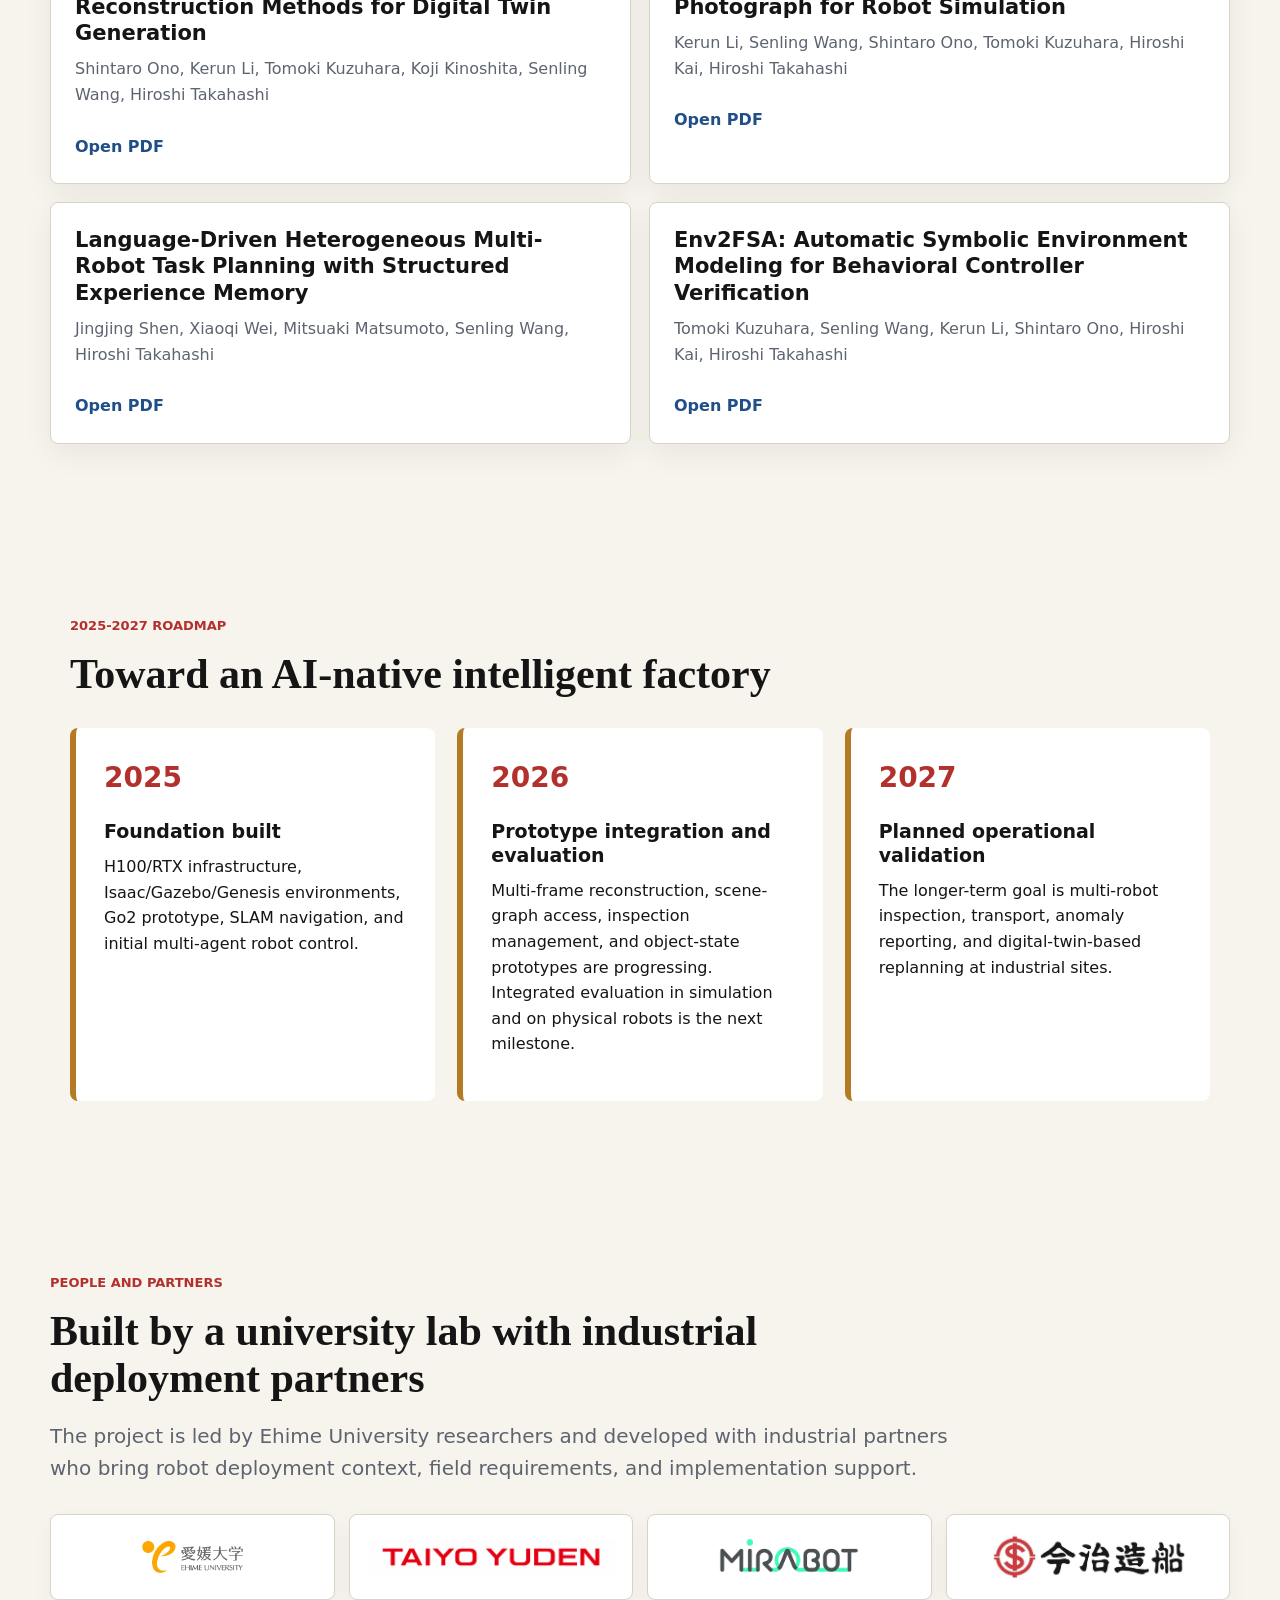
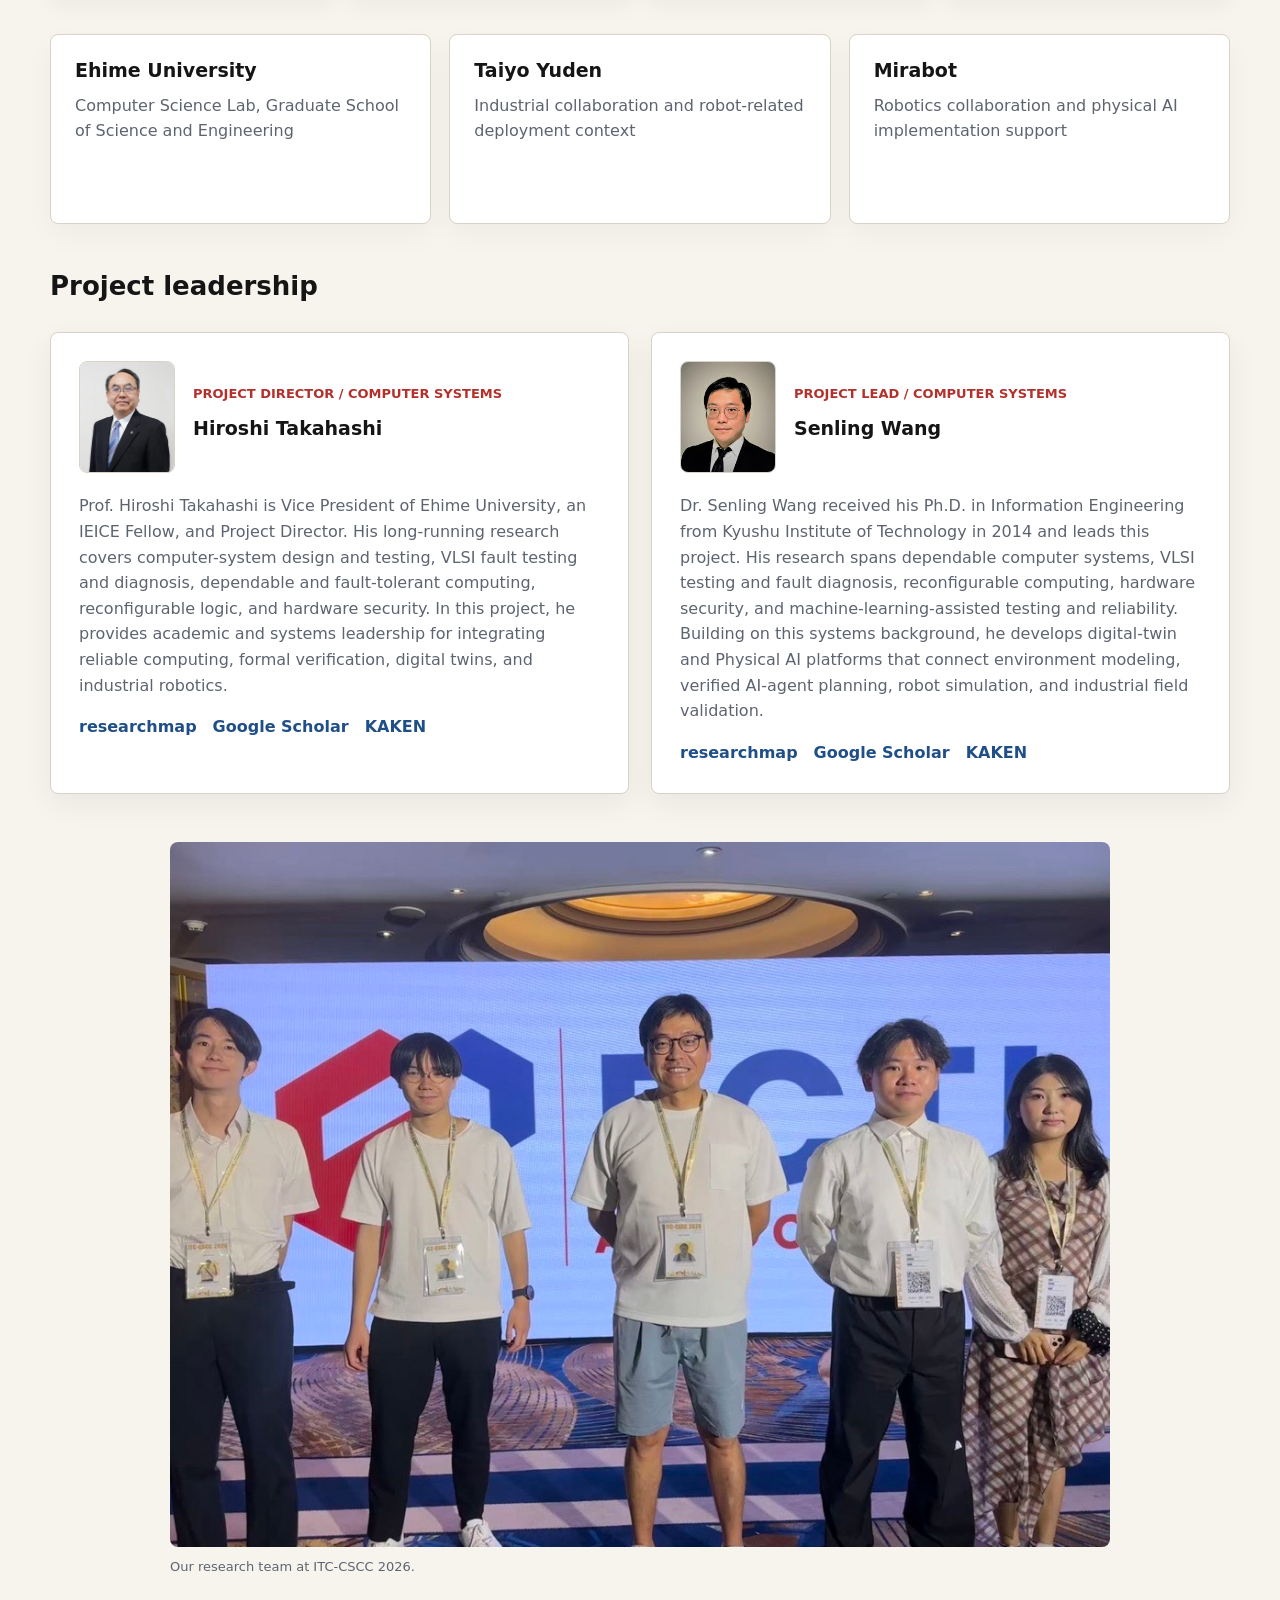
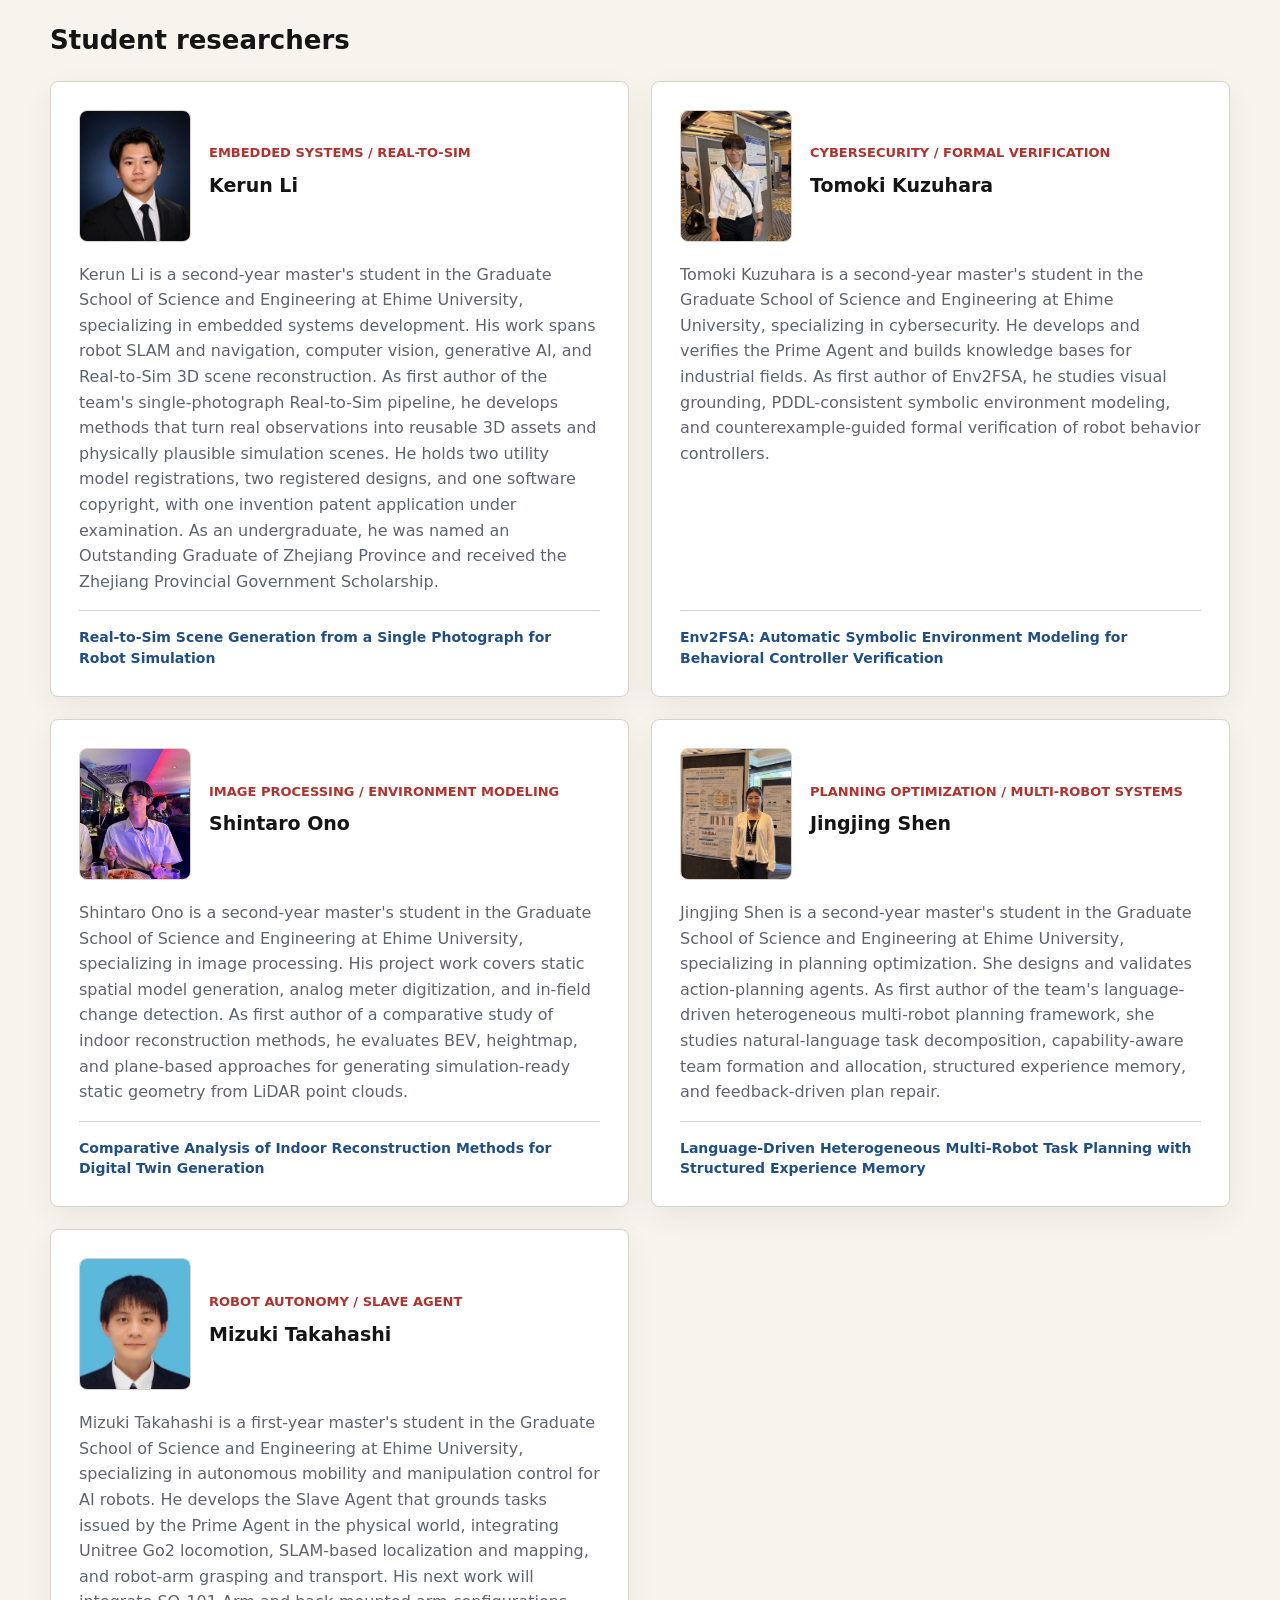
==== commit 35c74bb5: "Update research progress through October 2026" ====
--- a/index.html
+++ b/index.html
@@ -10,6 +10,7 @@
     />
     <link rel="canonical" href="https://ehimetakahashilab.github.io/Computer-System-Lab.io/" />
     <link rel="stylesheet" href="./styles.css" />
+    <link rel="stylesheet" href="./progress.css" />
   </head>
   <body>
     <header class="site-header">
@@ -52,11 +53,18 @@
       </section>
 
       <section class="paper-strip" aria-label="Project links">
+        <a data-i18n="updates_nav" href="#research-updates">Latest progress</a>
         <a href="#publications" aria-label="Paper list" data-i18n="strip_paper">Paper</a>
-        <a href="#" aria-label="Slides link placeholder">Slides</a>
-        <a href="#" aria-label="Code link placeholder">Code</a>
-        <a href="#" aria-label="Dataset link placeholder">Dataset</a>
         <a href="./videos.html" aria-label="Video index" data-i18n="strip_video">Video</a>
+      </section>
+
+      <section id="research-updates" class="section research-updates" aria-labelledby="updates-title">
+        <p data-i18n="updates_kicker" class="section-kicker">Research update · October 2026</p>
+        <h2 data-i18n="updates_title" id="updates-title">Connecting perception, planning, and robot execution</h2>
+        <p data-i18n="updates_intro" class="lead">We are bringing the four research pillars together through shared scene information and simulation tests. Recent work advances individual components; end-to-end industrial validation remains a research goal.</p>
+        <p data-i18n="updates_date" class="progress-date">Updated 14 October 2026 · Research evidence through 6 October 2026</p>
+        <nav class="progress-links" aria-label="Recent research progress"><a data-i18n="updates_r2s" href="#progress-r2s">Multi-frame 3D object reconstruction</a><a data-i18n="updates_agents" href="#progress-agents">Scene knowledge for Prime Agent</a><a data-i18n="updates_s2r" href="#progress-sim">Navigation and deployment preparation</a><a data-i18n="updates_interaction" href="#progress-interaction">Persistent object-state management</a></nav>
+        <p data-i18n="updates_scope" class="muted">Published results, prototype tests, and next steps are identified separately below.</p>
       </section>
 
       <section id="overview" class="section overview-section">
@@ -172,6 +180,27 @@
           </p>
         </div>
 
+
+        <article class="research-progress" id="progress-r2s" aria-labelledby="progress-r2s-title">
+          <div class="progress-copy">
+            <p data-i18n="progress_oct" class="progress-date">Progress through 6 October 2026</p>
+            <h3 data-i18n="r2s_update_title" id="progress-r2s-title">Tracking the same object across frames</h3>
+            <p data-i18n="r2s_update_body">We combine video segmentation, ODIN point clouds and camera poses, cross-frame object association, and 3D bounding-box estimation. This addresses duplicated detections and orientation errors that affect object placement in a reconstructed scene.</p>
+            <dl class="progress-findings">
+              <dt data-i18n="progress_observed">What we have tested</dt>
+              <dd data-i18n="r2s_update_result">In a simple real-world test scene, the reconstructed boxes showed stable positions, dimensions, and orientations. This is a qualitative prototype result; a new quantitative accuracy benchmark has not yet been reported.</dd>
+              <dt data-i18n="progress_next">Next validation</dt>
+              <dd data-i18n="r2s_update_next">Evaluate clutter, occlusion, missing points, and generalization to more complex environments.</dd>
+            </dl>
+
+          </div>
+          <figure class="progress-figure">
+            <a href="./assets/progress-2026-10/multi-frame-3d-object-bounds.jpeg" target="_blank" rel="noopener">
+              <img src="./assets/progress-2026-10/multi-frame-3d-object-bounds.jpeg" alt="Prototype result: 3D bounding boxes overlaid on a measured point cloud. Simple-scene experiment, October 2026." loading="lazy" decoding="async" />
+            </a>
+            <figcaption data-i18n="r2s_update_caption">Prototype result: 3D bounding boxes overlaid on a measured point cloud. Simple-scene experiment, October 2026.</figcaption>
+          </figure>
+        </article>
         <div class="feature-grid">
           <figure class="media-frame">
             <img src="./assets/overview-real-to-sim.gif" alt="Animated Real-to-Sim modeling workflow" />
@@ -188,7 +217,7 @@
               <li data-i18n="real2sim_li1">86 object instances across 9 categories evaluated for scale accuracy</li>
               <li data-i18n="real2sim_li2">Mean scale error: 11.96% in the single-image baseline</li>
               <li data-i18n="real2sim_li3">50 placement trials achieved 100% spatial-relation and collision-free success</li>
-              <li data-i18n="real2sim_li4">Current pipeline handles 166 models with dimension correction and physical-attribute generation</li>
+              <li data-i18n="real2sim_li4">July prototype: 166 models in the dimension-correction and attribute-generation workflow</li>
             </ul>
           </div>
         </div>
@@ -217,6 +246,27 @@
           </p>
         </div>
 
+
+        <article class="research-progress" id="progress-agents" aria-labelledby="progress-agents-title">
+          <div class="progress-copy">
+            <p data-i18n="progress_oct" class="progress-date">Progress through 6 October 2026</p>
+            <h3 data-i18n="agents_update_title" id="progress-agents-title">Giving the planner access to scene knowledge</h3>
+            <p data-i18n="agents_update_body">We implemented an API server and MCP tools for generating and retrieving DAAAM scene graphs. An AI agent queried coordinates and spatial relationships from sensor data collected in an Isaac Sim warehouse.</p>
+            <dl class="progress-findings">
+              <dt data-i18n="progress_observed">What we have tested</dt>
+              <dd data-i18n="agents_update_result">The current access test covers background scene elements. Foreground-object search and robot-trajectory queries still need further work. A separate test environment now contains two AGVs and two robot arms; the object pickup-position issue was corrected.</dd>
+              <dt data-i18n="progress_next">Next validation</dt>
+              <dd data-i18n="agents_update_next">Connect scene-graph queries to Prime Agent task planning and evaluate replanning, task success, execution time, and rule compliance.</dd>
+            </dl>
+            <h4 data-i18n="agents_app_title">Inspection management and agent tools</h4><p data-i18n="agents_app_text">The prototype management app supports robot connection, manual control, waypoint images, alerts, scheduled agent execution, and chat. A two-robot waypoint inspection was demonstrated in simulation. Comparative performance and real-site evaluation are still pending.</p>
+          </div>
+          <figure class="progress-figure">
+            <a href="./assets/progress-2026-10/heterogeneous-agv-arm-simulation.png" target="_blank" rel="noopener">
+              <img src="./assets/progress-2026-10/heterogeneous-agv-arm-simulation.png" alt="Two AGVs and two robot arms in Isaac Sim. This is an evaluation environment, not a completed real-world transport deployment." loading="lazy" decoding="async" />
+            </a>
+            <figcaption data-i18n="agents_update_caption">Two AGVs and two robot arms in Isaac Sim. This is an evaluation environment, not a completed real-world transport deployment.</figcaption>
+          </figure>
+        </article>
         <div class="agent-layout">
           <div class="agent-diagram" aria-label="Prime and Slave Agent architecture">
             <div class="agent-node prime">Prime Agent<br /><span>Task planning · Scheduling · Verification</span></div>
@@ -238,10 +288,11 @@
               DAG parallelization, and model checking. The goal is not just to generate plans, but to verify that robot
               behavior satisfies task goals and industrial rules before execution.
             </p>
+            <h4 data-i18n="prior_benchmark">Earlier evaluation · VirtualHome</h4><p data-i18n="prior_benchmark_scope" class="muted">These figures describe the earlier evaluated tasks, not the October warehouse prototype or real-factory safety.</p>
             <div class="mini-metrics">
-              <article><strong>82.5%</strong><span>PPLTL conversion accuracy with DB retrieval</span></article>
-              <article><strong>90%</strong><span>End-to-end success in VirtualHome evaluation</span></article>
-              <article><strong>0</strong><span>rule violations in the proposed method evaluation</span></article>
+              <article><strong>82.5%</strong><span data-i18n="prior_ppltl">PPLTL conversion accuracy with database retrieval</span></article>
+              <article><strong>90%</strong><span data-i18n="prior_e2e">End-to-end success in the evaluated VirtualHome tasks</span></article>
+              <article><strong>0</strong><span data-i18n="prior_rules">Observed rule violations in the evaluated task set</span></article>
             </div>
           </div>
         </div>
@@ -283,23 +334,40 @@
           </p>
         </div>
 
+
+        <article class="research-progress" id="progress-sim" aria-labelledby="progress-sim-title">
+          <div class="progress-copy">
+            <p data-i18n="progress_sep" class="progress-date">September 2026 progress review</p>
+            <h3 data-i18n="sim_update_title" id="progress-sim-title">Building the sensor and control foundation</h3>
+            <p data-i18n="sim_update_body">We designed and fabricated a shared mount for Odin1 and MID-360. The intended division of work is localization from Odin1 and obstacle point clouds from MID-360. Go2 navigation, showroom mapping, and robot-arm connectivity have also been exercised in the development environment.</p>
+            <dl class="progress-findings">
+              <dt data-i18n="progress_observed">What we have tested</dt>
+              <dd data-i18n="sim_update_result">An initial vision-language-action inference test produced actions that do not match Go2 velocity commands. Model adaptation and the control interface remain under development; autonomous VLA control of Go2 is not yet demonstrated.</dd>
+              <dt data-i18n="progress_next">Next validation</dt>
+              <dd data-i18n="sim_update_next">Validate sensor calibration and navigation, adapt the VLA action interface, and evaluate the integrated Slave Agent on physical robots.</dd>
+            </dl>
+
+          </div>
+          <figure class="progress-figure">
+            <a href="./assets/progress-2026-10/odin-mid360-sensor-mount.png" target="_blank" rel="noopener">
+              <img src="./assets/progress-2026-10/odin-mid360-sensor-mount.png" alt="CAD design for the Odin1 and MID-360 sensor mount. The September review also documents fabrication of the mount." loading="lazy" decoding="async" />
+            </a>
+            <figcaption data-i18n="sim_update_caption">CAD design for the Odin1 and MID-360 sensor mount. The September review also documents fabrication of the mount.</figcaption>
+          </figure>
+        </article>
         <div class="feature-grid reverse-feature">
           <figure class="media-frame">
             <img src="./assets/field-robot-demo.gif" alt="Field robot demo in industrial environment" />
             <figcaption data-i18n="sim2real_figcap">Physical robot operation and field-oriented inspection scenarios.</figcaption>
           </figure>
           <div class="feature-copy">
-            <h3 data-i18n="sim2real_subtitle">From simulation task execution to field-ready robot modules</h3>
-            <p data-i18n="sim2real_body">
-              The system already includes Go2 navigation, map/route visualization, waypoint management, scheduled
-              inspection tasks, image acquisition in Isaac Sim, robot-arm introduction, Rviz connection, and showroom
-              model import into Isaac Lab.
-            </p>
+            <h3 data-i18n="sim2real_subtitle">Navigation and manipulation modules for deployment</h3>
+            <p data-i18n="sim2real_body">We have tested Go2 navigation, map and waypoint handling, robot-arm import and connectivity, and showroom simulation. The current work connects these modules to agent tools and prepares integrated physical-robot evaluation.</p>
             <ul class="check-list">
-              <li>Go2 + Nav2 navigation and coordinate-based movement verification</li>
-              <li>Inspection task scheduling and execution through the management application</li>
-              <li>SO-101 robot arm import, Rviz connection, and joint motion testing</li>
-              <li>Boiler-room and showroom digital-twin environments for integrated validation</li>
+              <li data-i18n="sim_li1">Go2 navigation and coordinate-based movement tests</li>
+              <li data-i18n="sim_li2">Inspection scheduling and execution in the management prototype</li>
+              <li data-i18n="sim_li3">SO-101 arm import, RViz connection, and joint-motion testing</li>
+              <li data-i18n="sim_li4">Showroom simulation and mapping for integrated validation</li>
             </ul>
           </div>
         </div>
@@ -311,24 +379,38 @@
             <div class="section-kicker" data-i18n="interaction_kicker">Pillar 04 · Physical-Virtual Interaction</div>
             <h2 data-i18n="interaction_title">Closing the loop from field sensing back to the digital twin</h2>
           </div>
-          <p data-i18n="interaction_intro">
-            The final layer is Sim-to-Real-to-Sim: physical robots sense changes in the field, update object poses or
-            generate new assets, and allow the Prime Agent to replan using the refreshed virtual environment.
-          </p>
-        </div>
-
+          <p data-i18n="interaction_intro">Our goal is a Sim-to-Real-to-Sim loop: sense field changes, update object state and the virtual environment, and replan robot tasks using that refreshed information.</p>
+        </div>
+
+
+        <article class="research-progress" id="progress-interaction" aria-labelledby="progress-interaction-title">
+          <div class="progress-copy">
+            <p data-i18n="progress_oct" class="progress-date">Progress through 6 October 2026</p>
+            <h3 data-i18n="interaction_update_title" id="progress-interaction-title">Keeping object identity through environmental changes</h3>
+            <p data-i18n="interaction_update_body">We implemented a state-management prototype for new, moved, temporarily unobserved, missing, and rediscovered objects. It preserves identity and history and exports scene_state.json with schema validation.</p>
+            <dl class="progress-findings">
+              <dt data-i18n="progress_observed">What we have tested</dt>
+              <dd data-i18n="interaction_update_result">All five state-transition test cases passed in the prototype. DAAAM and Hydra were also run on CODa data to inspect available object fields. This is component-level verification; continuous sensor-to-USD synchronization is still being integrated.</dd>
+              <dt data-i18n="progress_next">Next validation</dt>
+              <dd data-i18n="interaction_update_next">Complete the observation adapter, coordinate alignment, and USD updates, then verify a sensing-to-replanning loop.</dd>
+            </dl>
+            <h4 data-i18n="interaction_inspection_title">Testing inspection and anomaly feedback</h4><p data-i18n="interaction_inspection_text">We added incident simulation and a ROS 2 trigger for fire events in Isaac Sim. Meter-reading studies compare numeric values and units on four images; this small exploratory set does not establish general accuracy. Linking readings to inspection reports and the management app is planned.</p>
+          </div>
+          <figure class="progress-figure">
+            <a href="./assets/progress-2026-10/warehouse-scene-graph.png" target="_blank" rel="noopener">
+              <img src="./assets/progress-2026-10/warehouse-scene-graph.png" alt="Scene graph generated from Isaac Sim warehouse observations. The current example mainly represents background structures." loading="lazy" decoding="async" />
+            </a>
+            <figcaption data-i18n="interaction_update_caption">Scene graph generated from Isaac Sim warehouse observations. The current example mainly represents background structures.</figcaption>
+          </figure>
+        </article>
         <div class="feature-grid">
           <figure class="media-frame">
             <img src="./assets/physical-virtual-loop.gif" alt="Sim-to-real-to-sim interaction workflow" />
-            <figcaption data-i18n="interaction_figcap">Field changes are detected, localized, and incrementally reflected into Isaac Sim.</figcaption>
+            <figcaption data-i18n="interaction_figcap">Target architecture for sensing, localization, incremental scene updates, and replanning.</figcaption>
           </figure>
           <div class="feature-copy">
             <h3 data-i18n="interaction_subtitle">Incremental updates instead of rebuilding the whole scene</h3>
-            <p data-i18n="interaction_body">
-              The current design distinguishes moved, new, and disappeared objects. Moved objects update pose only;
-              new objects trigger measurement, 3D generation or retrieval, and USD insertion; updated scenes are
-              checked for collisions, overlaps, and blocked paths.
-            </p>
+            <p data-i18n="interaction_body">The architecture separates static geometry from changing object states. We are implementing persistent identities and observation histories before connecting these updates to USD scenes and robot replanning.</p>
             <div class="pipeline">
               <span>Sense</span>
               <span>Localize</span>
@@ -341,28 +423,28 @@
       </section>
 
       <section id="evidence" class="section results-section">
-        <div class="section-kicker" data-i18n="evidence_kicker">Integrated Evidence</div>
-        <h2 data-i18n="evidence_title">Progress across modeling, intelligence, deployment, and interaction</h2>
+        <div class="section-kicker" data-i18n="evidence_kicker">Evidence and maturity</div>
+        <h2 data-i18n="evidence_title">Measured scope, with the next tests made explicit</h2>
         <div class="metrics">
           <article>
             <strong>4</strong>
-            <span data-i18n="metric_pillars_label">integrated pillars</span>
-            <p data-i18n="metric_pillars_text">Real-to-Sim, AI-native agent system, Sim-to-Real, and Physical-Virtual interaction.</p>
-          </article>
-          <article>
-            <strong>166</strong>
-            <span data-i18n="metric_models_label">model workflow scale</span>
-            <p data-i18n="metric_models_text">Odin1-based processing flow for recognition, measurement, 3D generation, correction, and attributes.</p>
-          </article>
-          <article>
-            <strong>90%</strong>
-            <span data-i18n="metric_prime_label">Prime Agent E2E success</span>
-            <p data-i18n="metric_prime_text">Formal-planning pipeline improved over the LLM-only baseline in evaluated tasks.</p>
+            <span data-i18n="metric_pillars_label">published conference papers</span>
+            <p data-i18n="metric_pillars_text">ITC-CSCC 2026: indoor reconstruction, Real-to-Sim, multi-robot planning, and environment modeling for verification.</p>
+          </article>
+          <article>
+            <strong>2 + 2</strong>
+            <span data-i18n="metric_models_label">AGVs + robot arms</span>
+            <p data-i18n="metric_models_text">The heterogeneous simulation testbed contains two of each. Integrated planning performance is yet to be evaluated.</p>
+          </article>
+          <article>
+            <strong>5</strong>
+            <span data-i18n="metric_prime_label">object-state test cases</span>
+            <p data-i18n="metric_prime_text">Five transition cases passed in the state-management prototype. This is not an end-to-end field success rate.</p>
           </article>
           <article>
             <strong>2</strong>
-            <span data-i18n="metric_go2_label">Go2 robots in simulation</span>
-            <p data-i18n="metric_go2_text">Multi-robot navigation execution has been checked in Isaac Sim as the next integration target.</p>
+            <span data-i18n="metric_go2_label">robots in inspection demo</span>
+            <p data-i18n="metric_go2_text">Waypoint inspection was demonstrated in Isaac Sim. Real-site success, time, and safety evaluation remain next steps.</p>
           </article>
         </div>
       </section>
@@ -370,10 +452,7 @@
       <section id="publications" class="section publications-section">
         <div class="section-kicker" data-i18n="pub_kicker">Publications</div>
         <h2 data-i18n="pub_title">Conference papers from the project</h2>
-        <p class="lead" data-i18n="pub_lead">
-          The paper folder contains peer-facing outputs covering indoor reconstruction, Real-to-Sim asset generation,
-          heterogeneous multi-robot task planning, and symbolic environment modeling for verification.
-        </p>
+        <p class="lead" data-i18n="pub_lead">Four papers were presented at ITC-CSCC 2026, covering indoor reconstruction, Real-to-Sim asset generation, heterogeneous multi-robot task planning, and symbolic environment modeling for verification.</p>
         <div class="paper-list">
           <article>
             <h3>Comparative Analysis of Indoor Reconstruction Methods for Digital Twin Generation</h3>
@@ -409,13 +488,13 @@
           </article>
           <article>
             <time>2026</time>
-            <h3 data-i18n="roadmap_2026_title">Domain implementation</h3>
-            <p data-i18n="roadmap_2026_text">Shipyard and boiler-room digital twins, Prime/Slave agent training, management app integration, and field sensing for sim-real feedback.</p>
+            <h3 data-i18n="roadmap_2026_title">Prototype integration and evaluation</h3>
+            <p data-i18n="roadmap_2026_text">Multi-frame reconstruction, scene-graph access, inspection management, and object-state prototypes are progressing. Integrated evaluation in simulation and on physical robots is the next milestone.</p>
           </article>
           <article>
             <time>2027</time>
-            <h3 data-i18n="roadmap_2027_title">Operational validation</h3>
-            <p data-i18n="roadmap_2027_text">Multi-robot inspection, delivery, anomaly reporting, and digital-twin-driven replanning in real industrial sites.</p>
+            <h3 data-i18n="roadmap_2027_title">Planned operational validation</h3>
+            <p data-i18n="roadmap_2027_text">The longer-term goal is multi-robot inspection, transport, anomaly reporting, and digital-twin-based replanning at industrial sites.</p>
           </article>
         </div>
       </section>
--- a/progress.css
+++ b/progress.css
@@ -0,0 +1,30 @@
+.research-updates { background: #fff; border-bottom: 1px solid var(--line); }
+.progress-date { color: var(--muted); font-size: 14px; margin-bottom: 18px; }
+.progress-links { display: grid; grid-template-columns: repeat(4, minmax(0, 1fr)); gap: 0; margin: 30px 0; border-block: 1px solid var(--line); }
+.progress-links a { padding: 18px 20px 18px 0; font-weight: 700; text-decoration: underline; text-underline-offset: 5px; }
+.research-progress { display: grid; grid-template-columns: minmax(0, 1.1fr) minmax(0, 1fr); gap: 36px; align-items: start; margin: 28px 0 52px; padding: 32px 0; border-block: 1px solid var(--line); }
+.progress-copy { min-width: 0; }
+.progress-copy h3 { font-size: 26px; line-height: 1.3; }
+.progress-copy h4 { font-size: 18px; margin: 22px 0 8px; }
+.progress-copy p, .progress-findings dd { overflow-wrap: anywhere; }
+.progress-findings { margin: 22px 0 0; }
+.progress-findings dt { color: var(--green); font-weight: 800; margin: 16px 0 6px; }
+.progress-findings dd { margin: 0; color: var(--muted); }
+.progress-figure { min-width: 0; margin: 0; }
+.progress-figure img { width: 100%; aspect-ratio: 4 / 3; object-fit: contain; background: #fff; }
+.progress-figure a { display: block; }
+.progress-figure figcaption { margin-top: 12px; font-size: 14px; color: var(--muted); line-height: 1.6; }
+.research-progress, #research-updates { scroll-margin-top: 110px; }
+.progress-links a:focus-visible, .progress-figure a:focus-visible { outline: 3px solid var(--blue); outline-offset: 4px; }
+@media (max-width: 980px) {
+  .research-progress { grid-template-columns: 1fr; gap: 24px; }
+  .progress-links { grid-template-columns: repeat(2, minmax(0, 1fr)); }
+  .progress-figure { max-width: 760px; width: 100%; }
+}
+@media (max-width: 640px) {
+  .progress-links { grid-template-columns: 1fr; }
+  .progress-links a { padding: 14px 0; }
+  .progress-links a + a { border-top: 1px solid var(--line); }
+  .progress-copy h3 { font-size: 23px; }
+  .research-progress { padding: 24px 0; margin-bottom: 32px; scroll-margin-top: 180px; }
+}
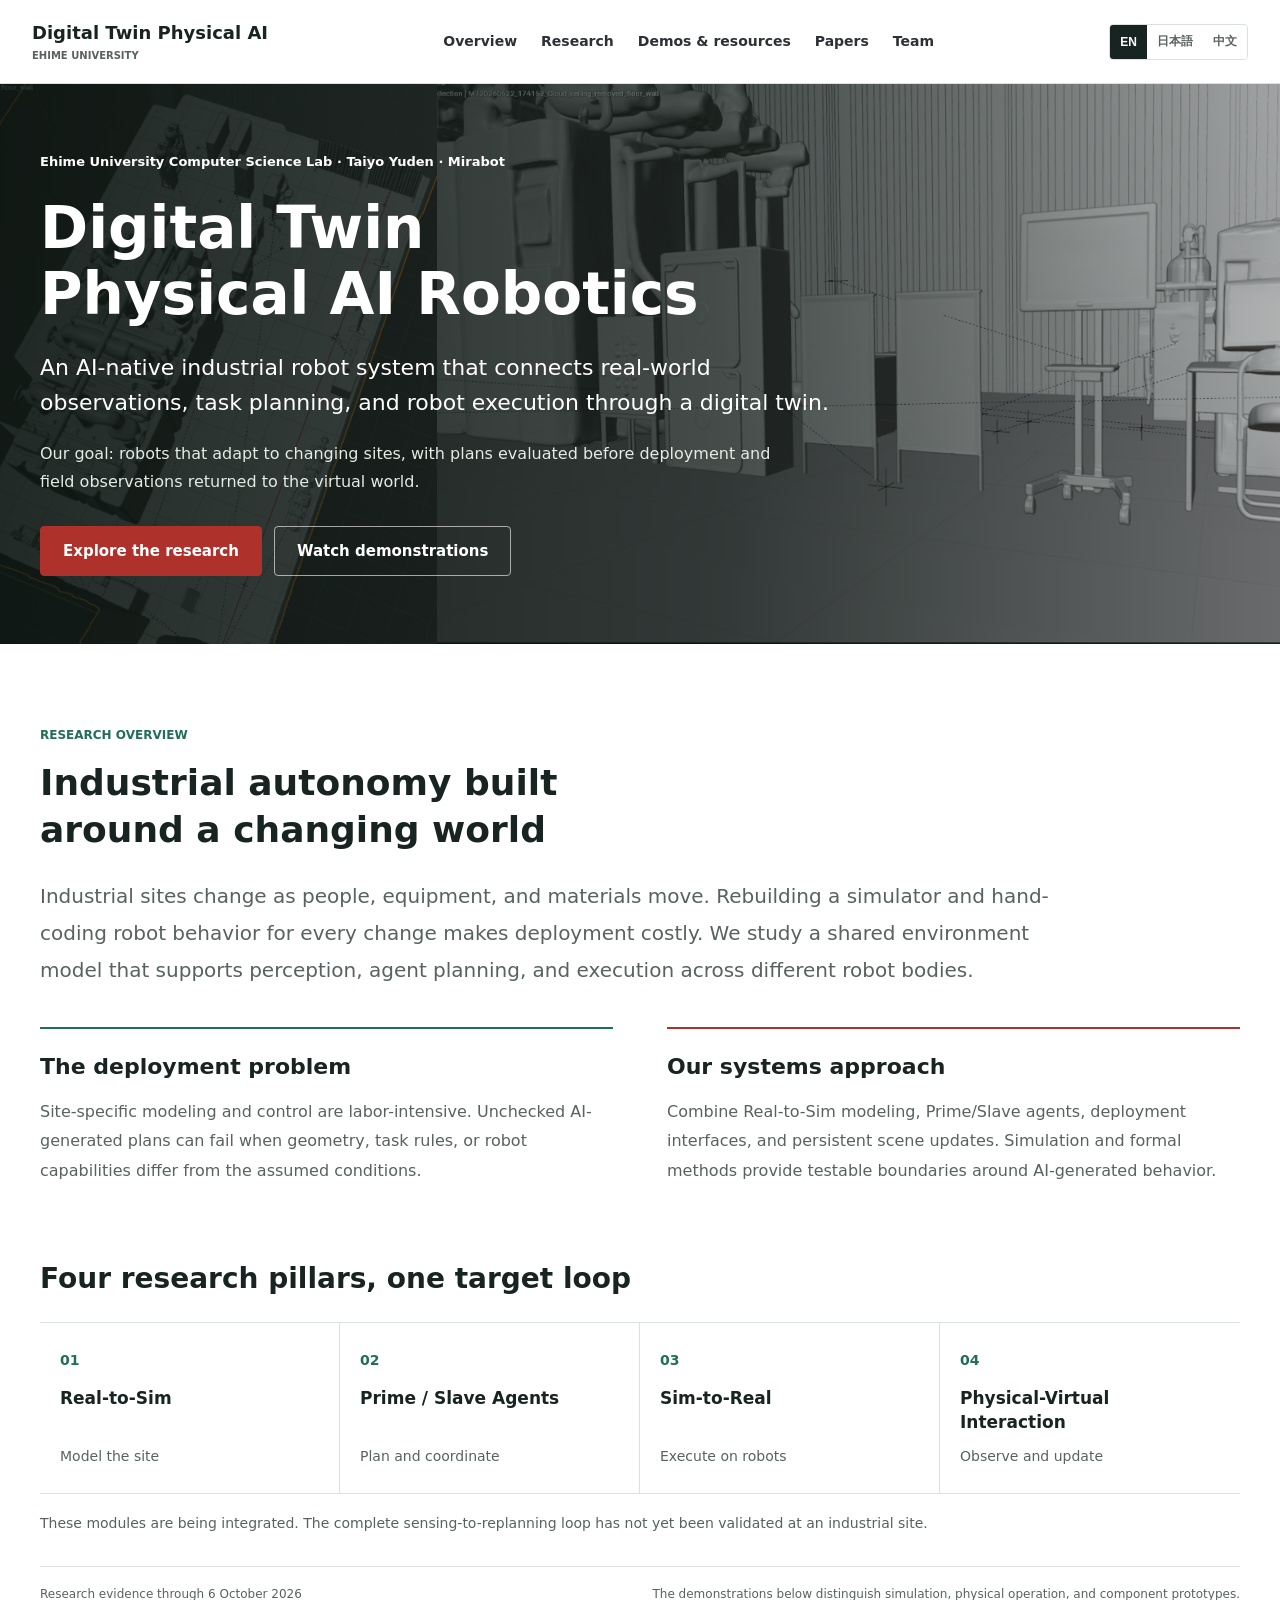
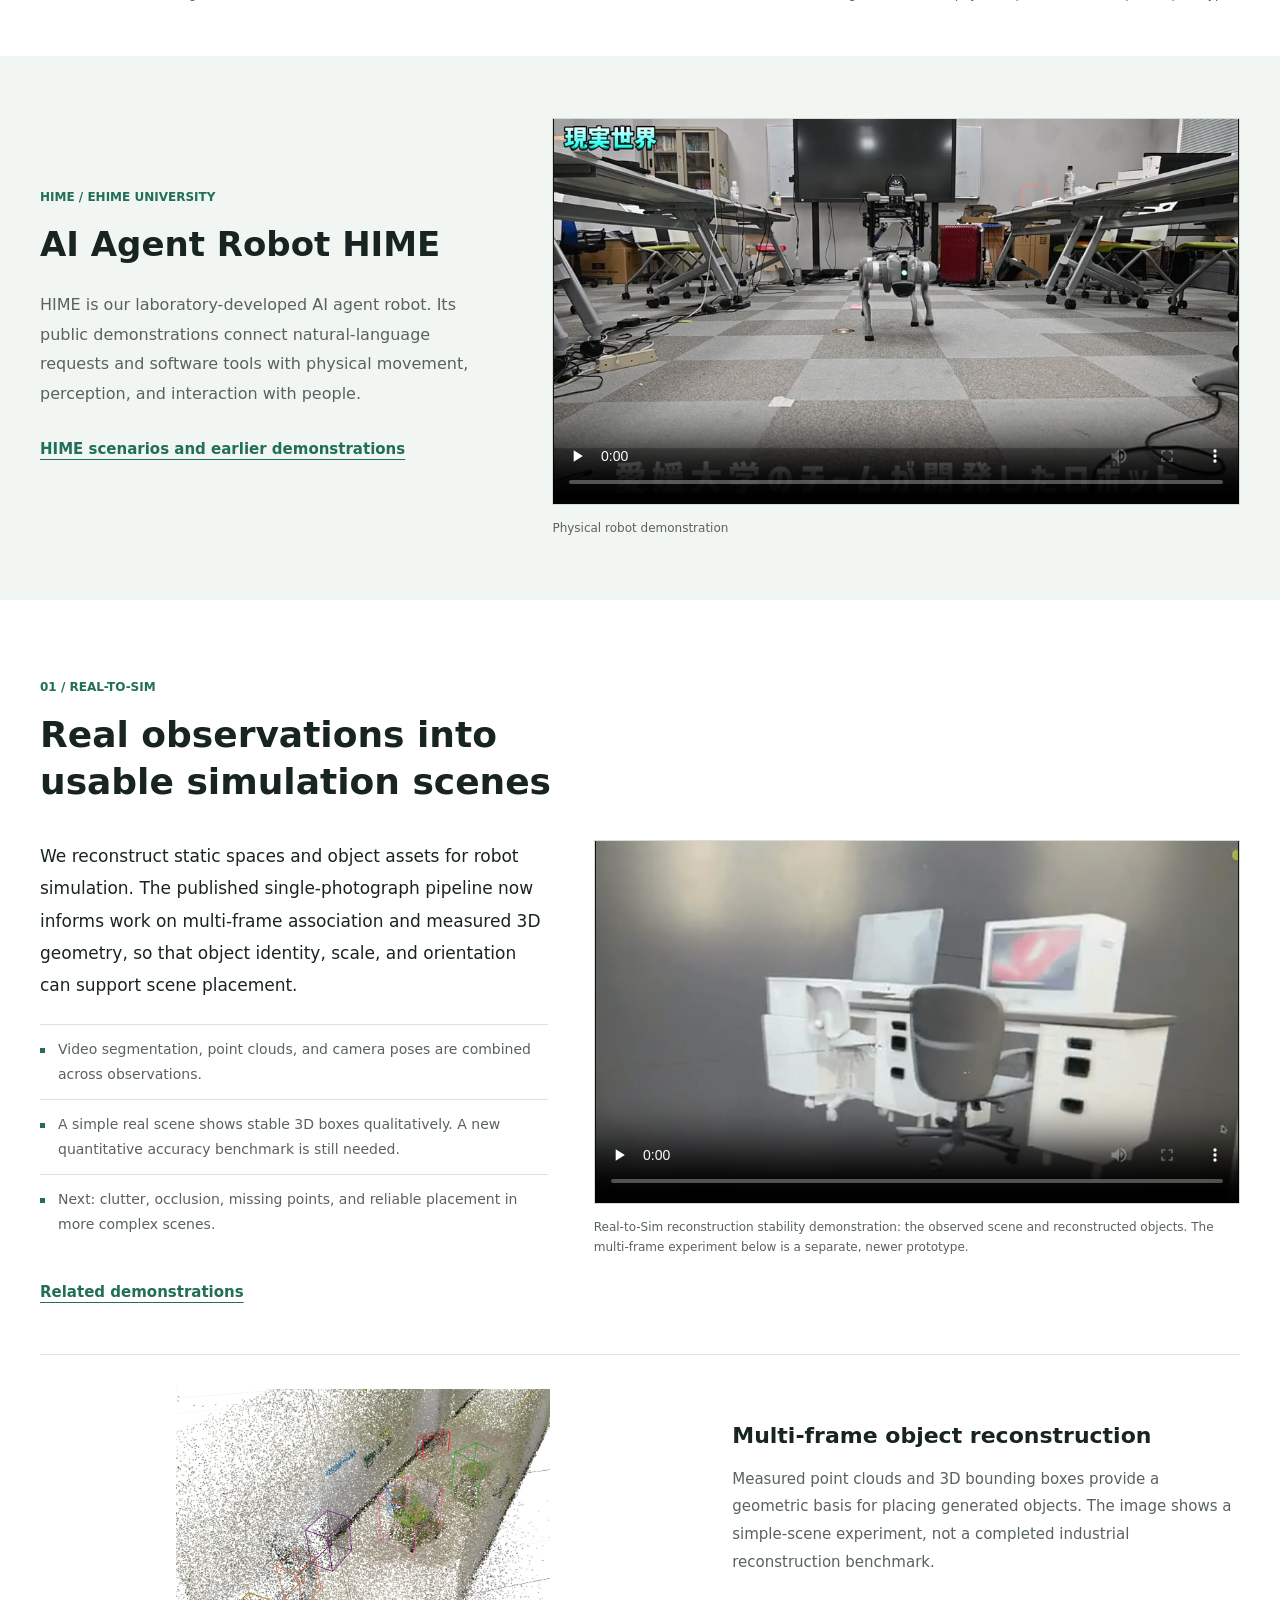
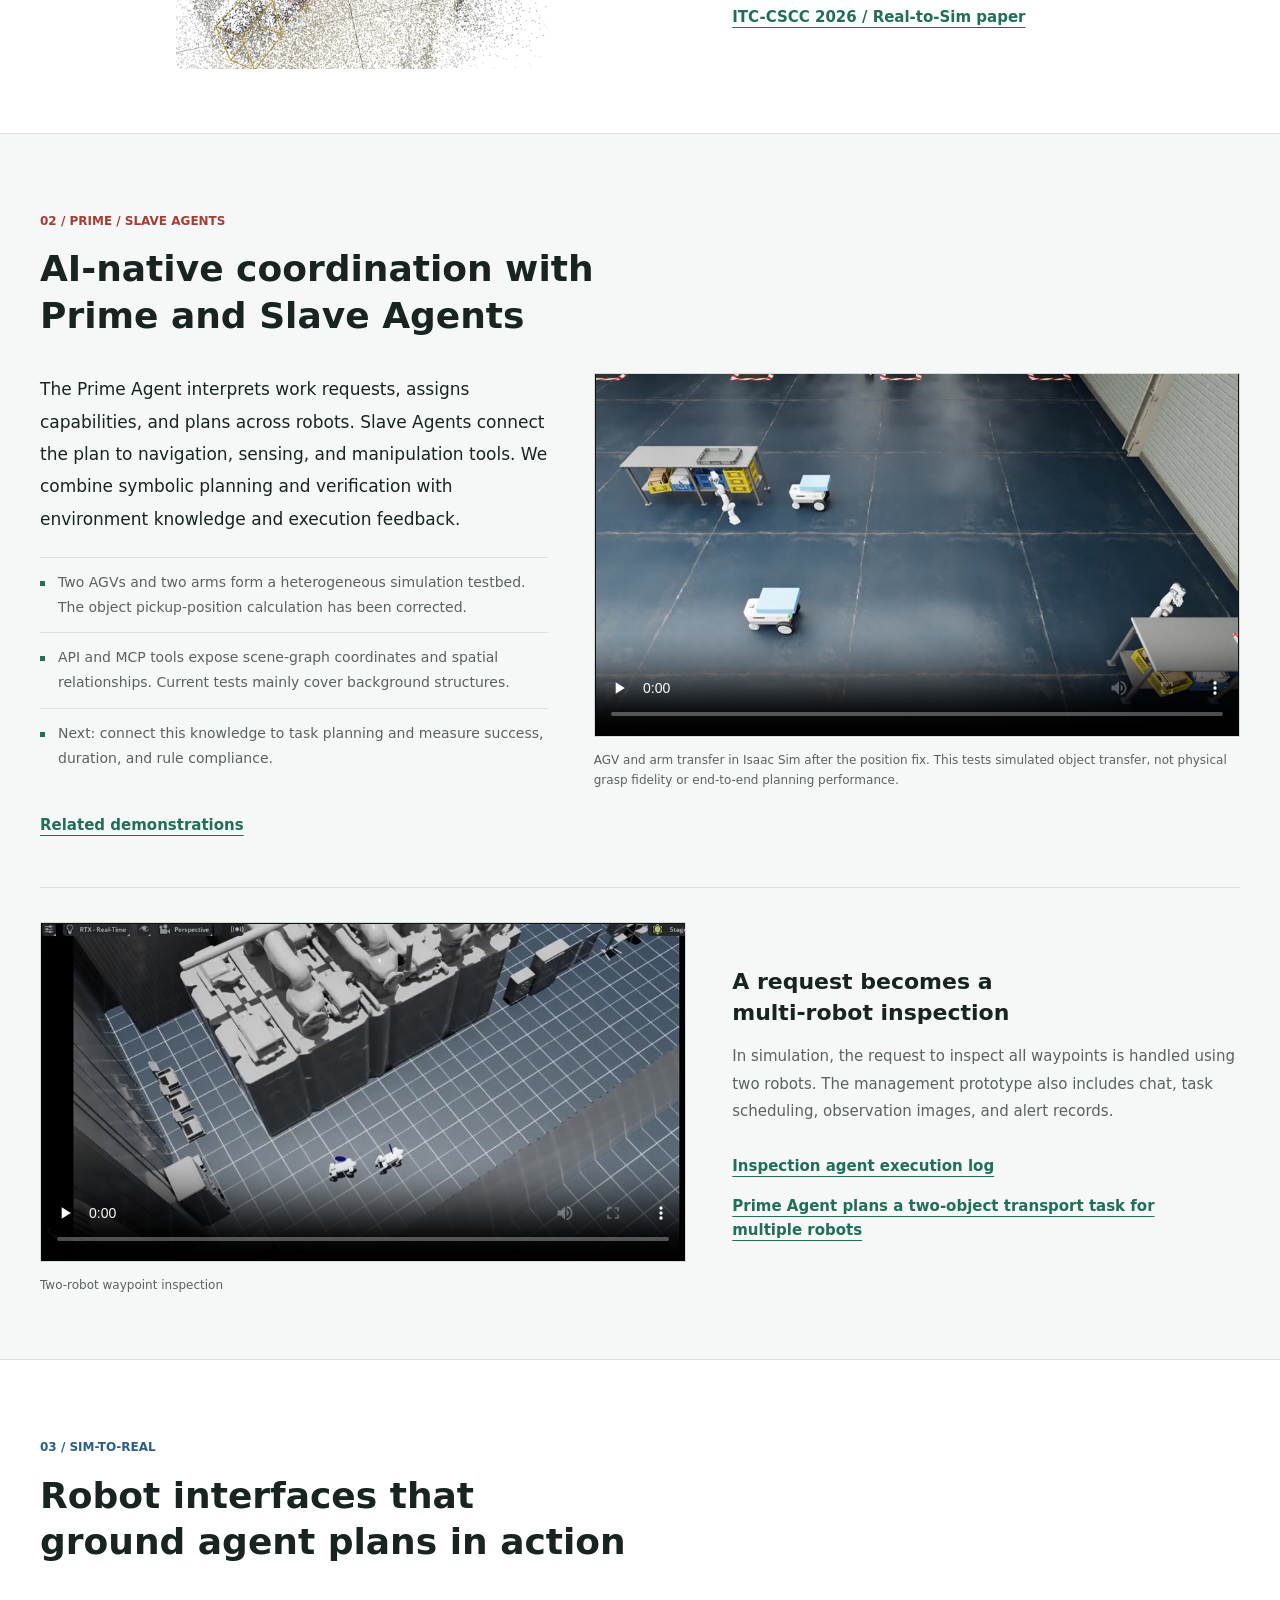
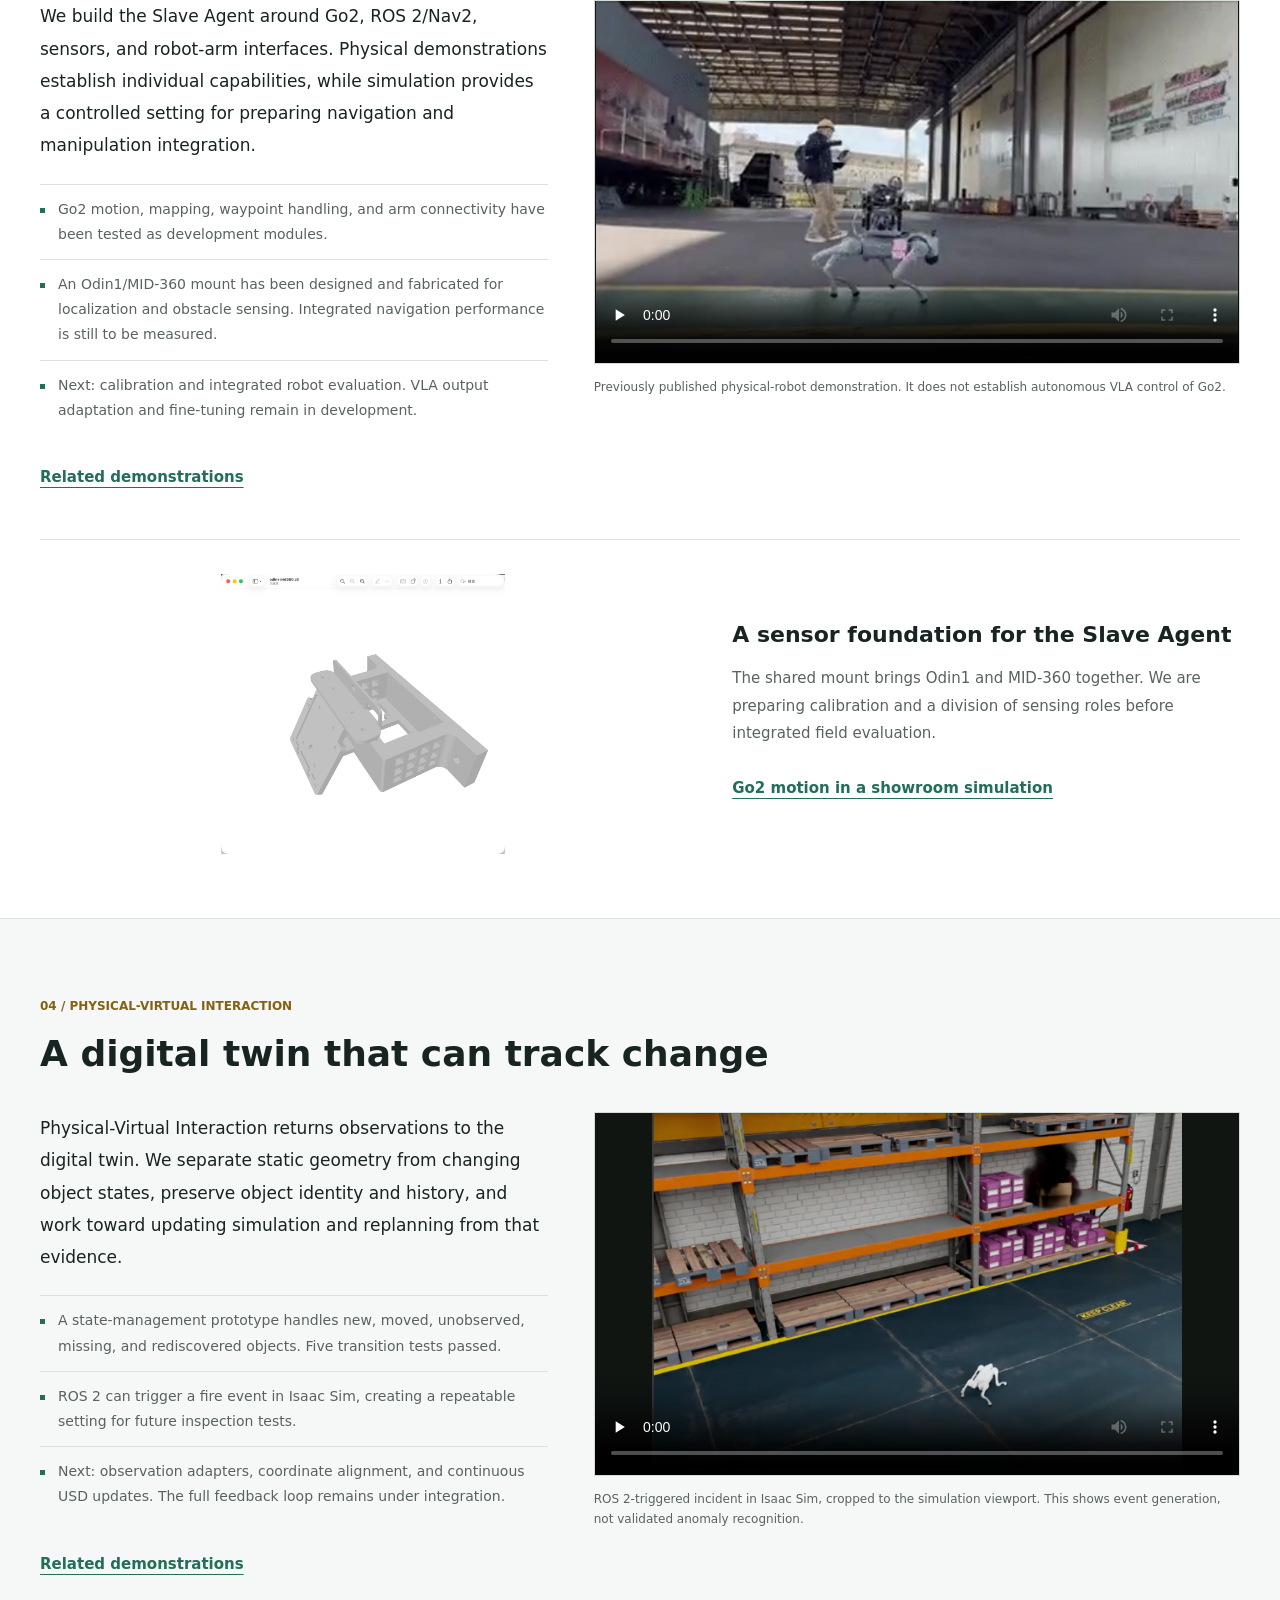
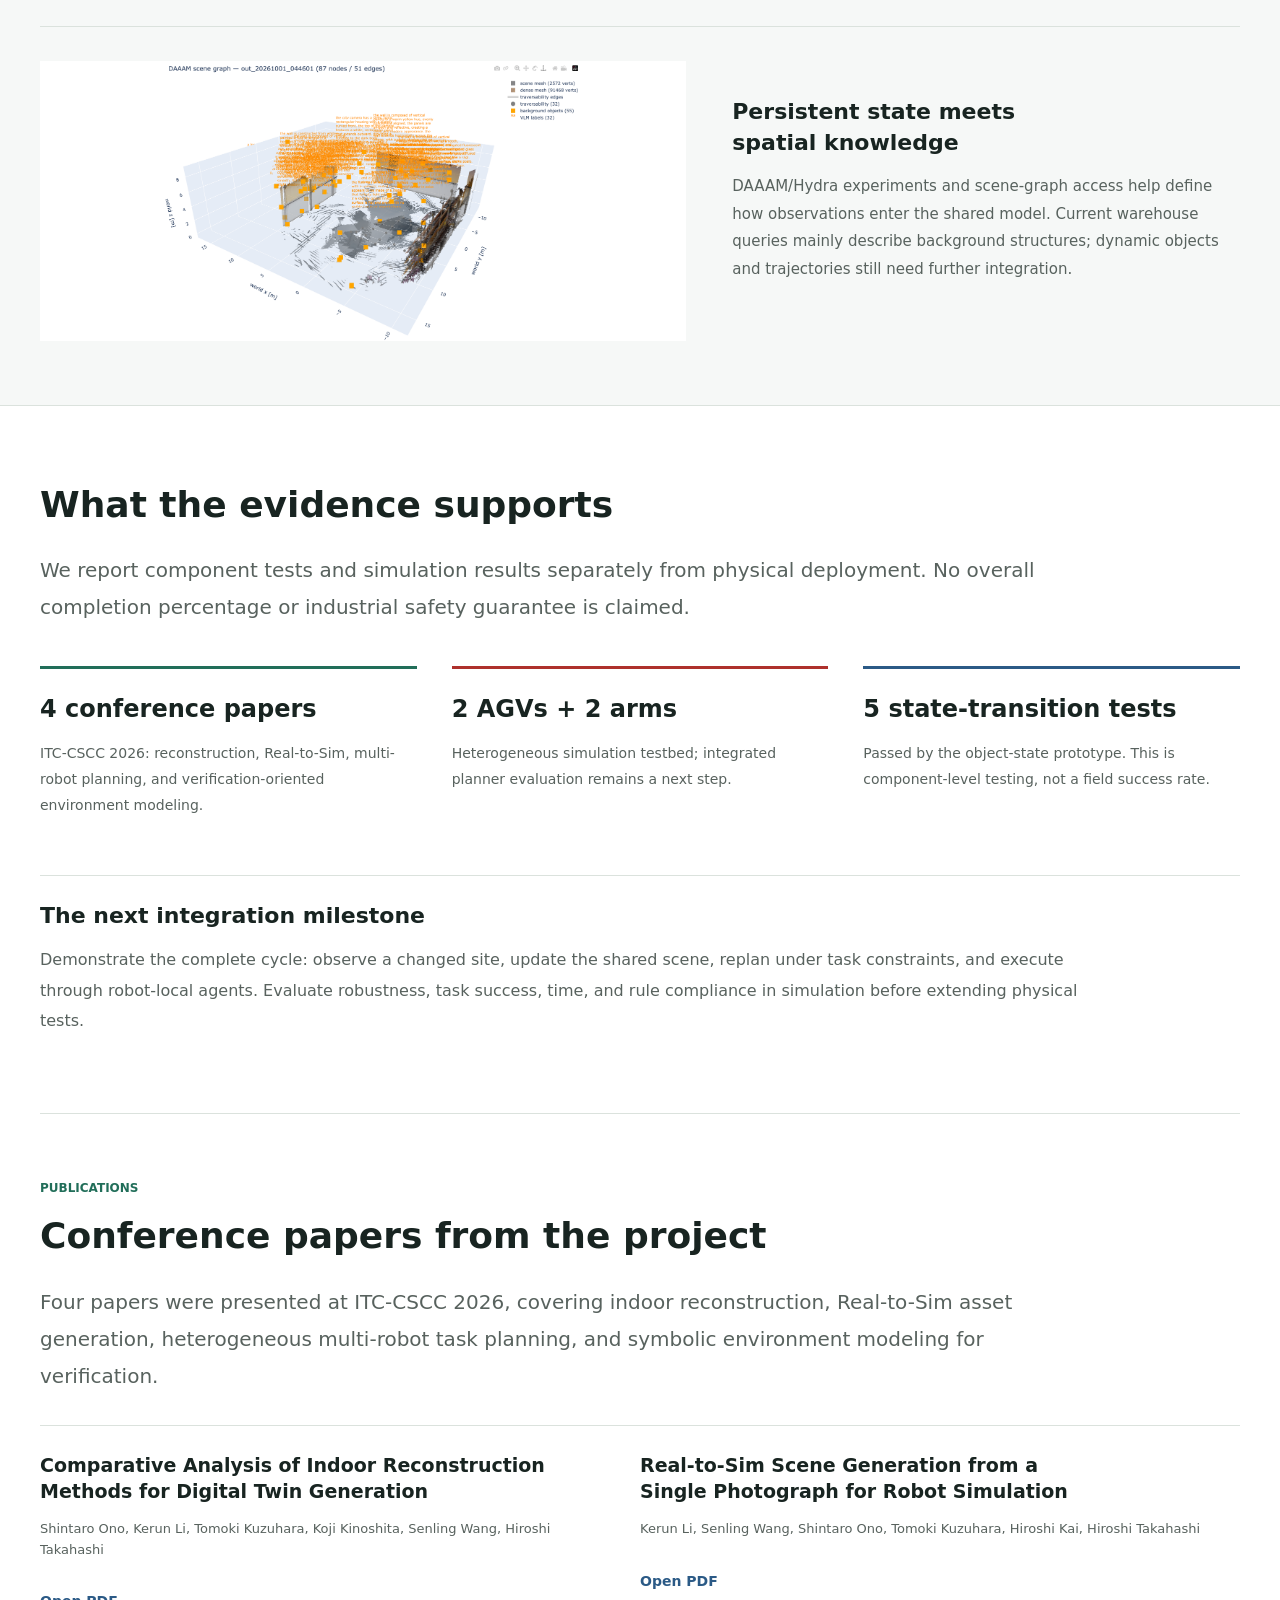
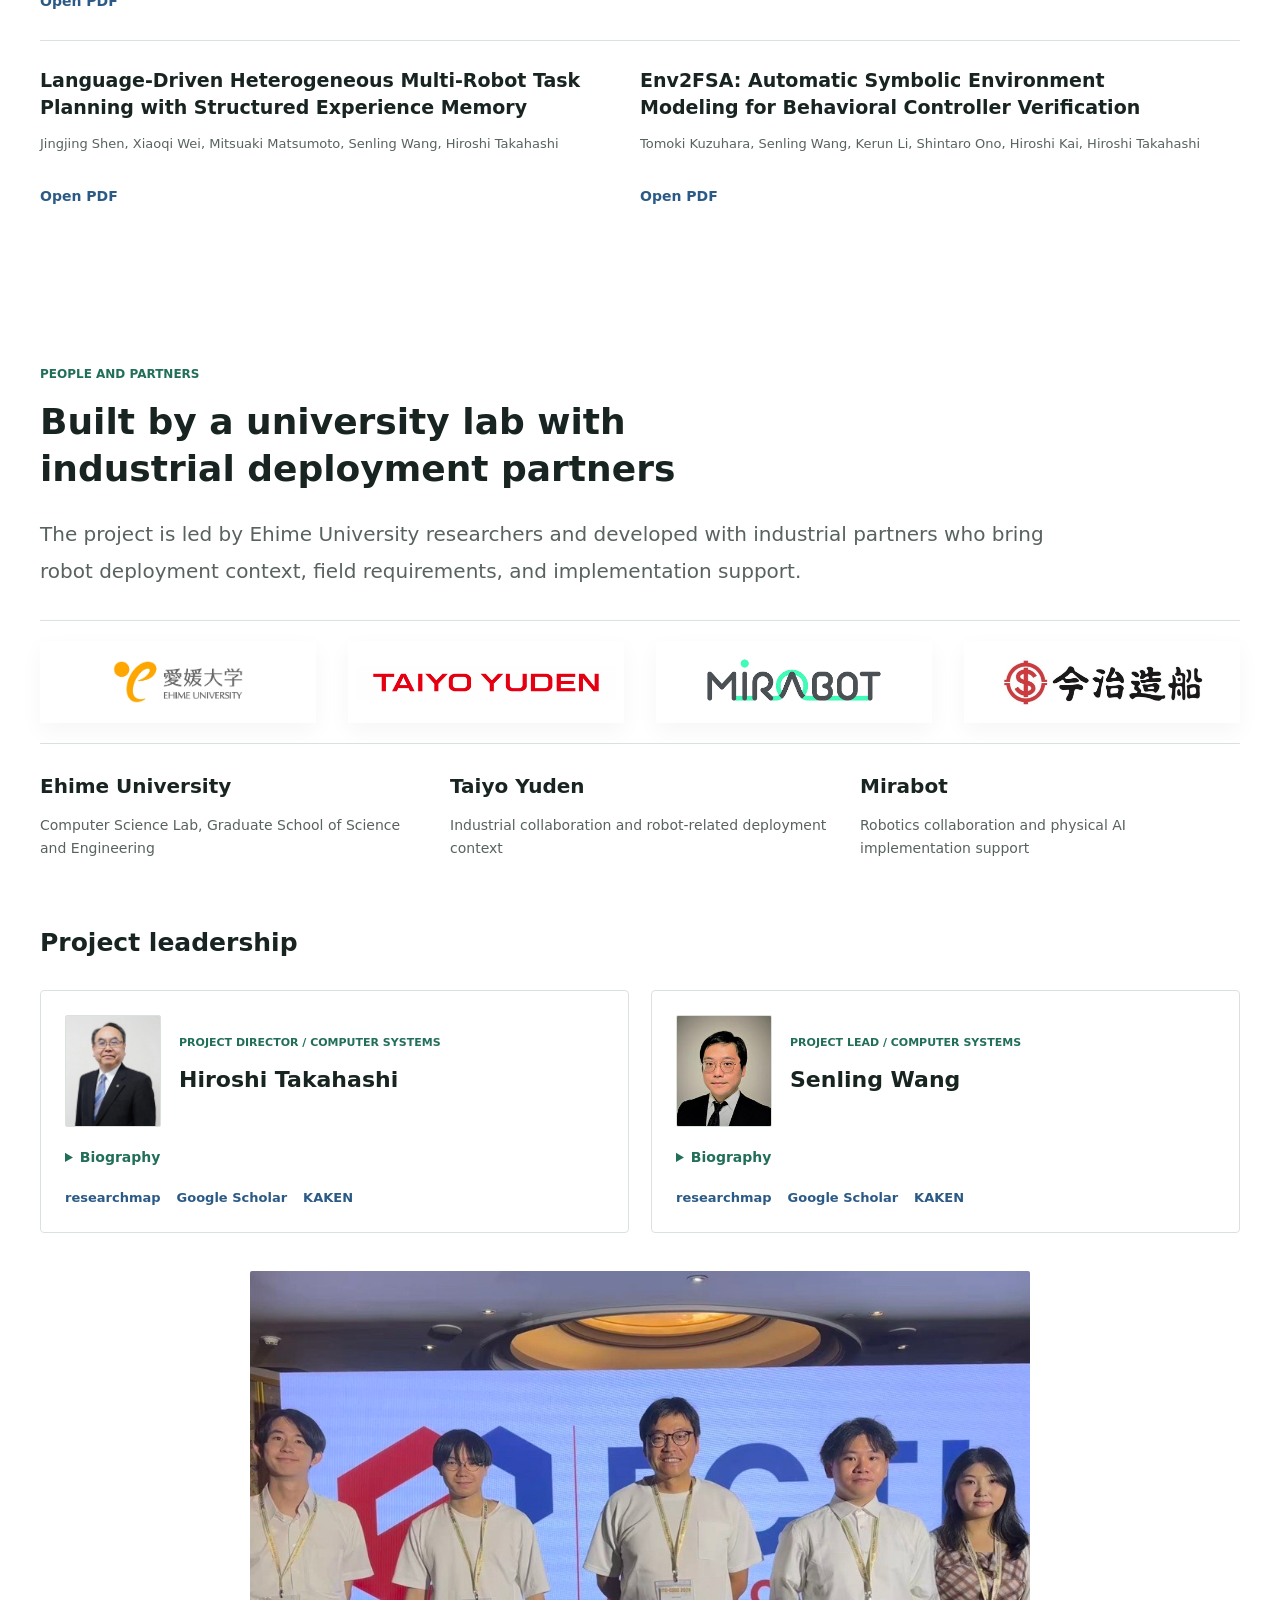
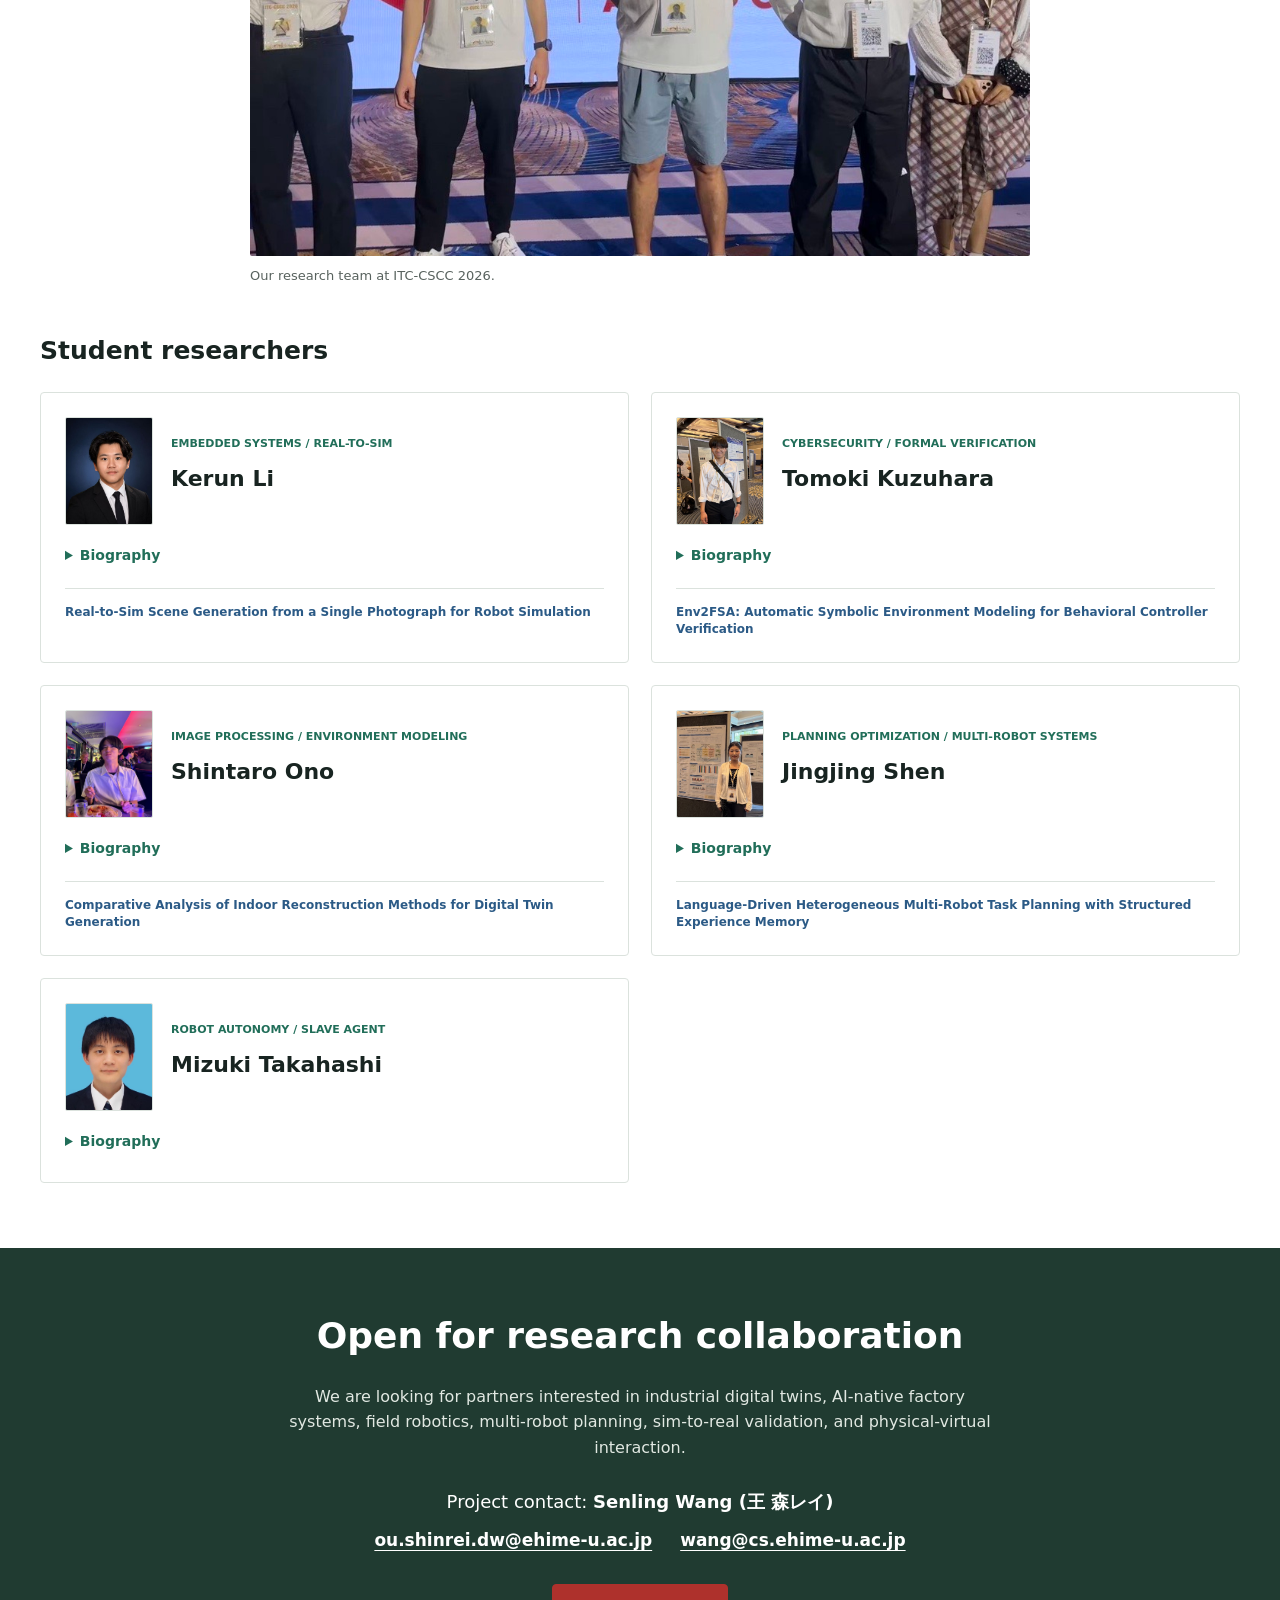
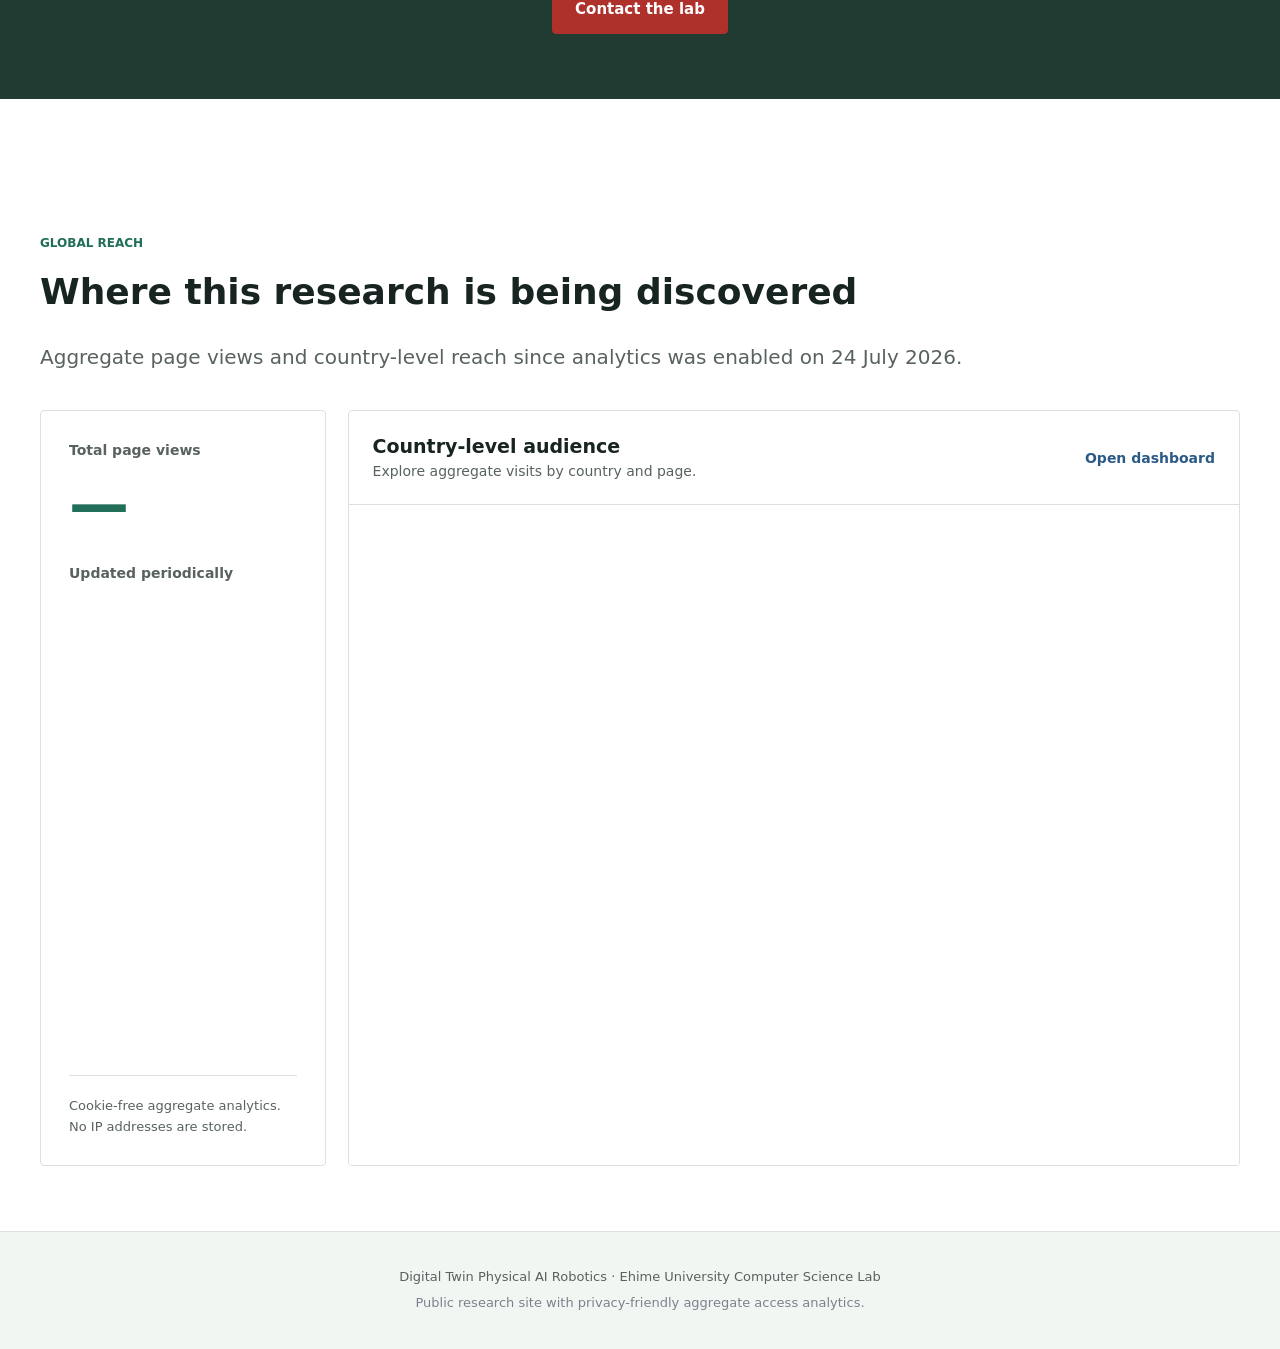
==== commit 94df643b: "Rebuild research site around integrated pillars and curated demos" ====
--- a/index.html
+++ b/index.html
@@ -1,455 +1,9 @@
-﻿<!doctype html>
-<html lang="en">
-  <head>
-    <meta charset="utf-8" />
-    <meta name="viewport" content="width=device-width, initial-scale=1" />
-    <title>Digital Twin Physical AI Robotics | Ehime University</title>
-    <meta
-      name="description"
-      content="A digital-twin-centered Physical AI robotics platform for AI-native industrial systems, real-to-sim modeling, multi-agent robot planning, sim-to-real deployment, and physical-virtual interaction."
-    />
-    <link rel="canonical" href="https://ehimetakahashilab.github.io/Computer-System-Lab.io/" />
-    <link rel="stylesheet" href="./styles.css" />
-    <link rel="stylesheet" href="./progress.css" />
-  </head>
-  <body>
-    <header class="site-header">
-      <a class="brand" href="#top">Digital Twin Physical AI</a>
-      <nav aria-label="Primary navigation">
-        <a href="#overview" data-i18n="nav_overview">Overview</a>
-        <a href="#real2sim" data-i18n="nav_real2sim">Real-to-Sim</a>
-        <a href="#agents" data-i18n="nav_agents">AI Agents</a>
-        <a href="#sim2real" data-i18n="nav_sim2real">Sim-to-Real</a>
-        <a href="#interaction" data-i18n="nav_interaction">Interaction</a>
-        <a href="#publications" data-i18n="nav_papers">Papers</a>
-        <a href="#reach" data-i18n="nav_reach">Reach</a>
-        <a href="./videos.html" data-i18n="nav_videos">Videos</a>
-      </nav>
-      <div class="language-switch" aria-label="Language selector">
-        <button type="button" data-lang="en">EN</button>
-        <button type="button" data-lang="ja">日本語</button>
-        <button type="button" data-lang="zh">中文</button>
-      </div>
-    </header>
-
-    <main id="top">
-      <section class="hero" aria-labelledby="hero-title">
-        <img class="hero-bg" src="./assets/ai-native-factory_2.png" alt="Simulation-ready industrial digital twin environment" />
-        <div class="hero-overlay" aria-hidden="true"></div>
-        <div class="hero-content">
-          <p class="eyebrow" data-i18n="hero_eyebrow">Ehime University Computer Science Lab · Taiyo Yuden · Mirabot</p>
-          <h1 id="hero-title" data-i18n="hero_title">Closing the Industrial Physical AI Gap with Digital Twins</h1>
-          <p class="hero-subtitle" data-i18n="hero_subtitle">
-            Industrial robots still struggle with changing factories, unsafe trial-and-error, and hard-to-verify AI
-            plans. We position digital twins as the training, verification, and feedback layer for AI-native industrial
-            robot systems.
-          </p>
-          <div class="hero-actions" aria-label="Project highlights">
-            <a class="button primary" href="#overview" data-i18n="hero_cta_platform">Explore the platform</a>
-            <a class="button" href="./videos.html" data-i18n="hero_cta_video">Watch videos</a>
-            <a class="button ghost" href="#contact" data-i18n="hero_cta_collab">Collaborate</a>
-          </div>
-        </div>
-      </section>
-
-      <section class="paper-strip" aria-label="Project links">
-        <a data-i18n="updates_nav" href="#research-updates">Latest progress</a>
-        <a href="#publications" aria-label="Paper list" data-i18n="strip_paper">Paper</a>
-        <a href="./videos.html" aria-label="Video index" data-i18n="strip_video">Video</a>
-      </section>
-
-      <section id="research-updates" class="section research-updates" aria-labelledby="updates-title">
-        <p data-i18n="updates_kicker" class="section-kicker">Research update · October 2026</p>
-        <h2 data-i18n="updates_title" id="updates-title">Connecting perception, planning, and robot execution</h2>
-        <p data-i18n="updates_intro" class="lead">We are bringing the four research pillars together through shared scene information and simulation tests. Recent work advances individual components; end-to-end industrial validation remains a research goal.</p>
-        <p data-i18n="updates_date" class="progress-date">Updated 14 October 2026 · Research evidence through 6 October 2026</p>
-        <nav class="progress-links" aria-label="Recent research progress"><a data-i18n="updates_r2s" href="#progress-r2s">Multi-frame 3D object reconstruction</a><a data-i18n="updates_agents" href="#progress-agents">Scene knowledge for Prime Agent</a><a data-i18n="updates_s2r" href="#progress-sim">Navigation and deployment preparation</a><a data-i18n="updates_interaction" href="#progress-interaction">Persistent object-state management</a></nav>
-        <p data-i18n="updates_scope" class="muted">Published results, prototype tests, and next steps are identified separately below.</p>
-      </section>
-
-      <section id="overview" class="section overview-section">
-        <div class="section-kicker" data-i18n="overview_kicker">Research Overview</div>
-        <h2 data-i18n="overview_title">Making industrial robots learn safely before they act</h2>
-        <p class="lead" data-i18n="overview_lead">
-          We target factories, shipyards, boiler rooms, and inspection sites where robot testing is expensive, risky,
-          and environment-specific. The project builds a closed-loop Physical AI platform that models the site,
-          verifies multi-robot plans, deploys to real robots, and feeds field changes back into simulation.
-        </p>
-
-        <div class="mission-grid" aria-label="Research problem, position, and goal">
-          <article>
-            <span data-i18n="mission_problem_label">Problem</span>
-            <h3 data-i18n="mission_problem_title">Industrial AI cannot rely on trial-and-error in the field</h3>
-            <p data-i18n="mission_problem_text">
-              Real sites change, robot failures are costly, and pure LLM control is difficult to verify before
-              deployment.
-            </p>
-          </article>
-          <article>
-            <span data-i18n="mission_position_label">Position</span>
-            <h3 data-i18n="mission_position_title">Digital twins become the operating layer for Physical AI</h3>
-            <p data-i18n="mission_position_text">
-              Real-to-Sim, Prime/Slave agents, Sim-to-Real, and Sim-to-Real-to-Sim are treated as one industrial robot
-              intelligence loop.
-            </p>
-          </article>
-          <article>
-            <span data-i18n="mission_goal_label">Goal</span>
-            <h3 data-i18n="mission_goal_title">Verified autonomy for AI-native industrial robot systems</h3>
-            <p data-i18n="mission_goal_text">
-              The goal is to let robots understand work sites, plan safely, execute tasks, and continuously update the
-              digital twin from field evidence.
-            </p>
-          </article>
-        </div>
-
-        <div id="hime" class="spotlight-video">
-          <div>
-            <div class="section-kicker" data-i18n="lab_video_kicker">Lab Robot Showcase</div>
-            <h3 data-i18n="lab_video_title">HIME: an AI agent robot from Ehime University</h3>
-            <p data-i18n="lab_video_text">
-              HIME brings our work on AI agents, autonomous navigation, and physical robot systems together in a
-              laboratory-developed platform.
-            </p>
-          </div>
-          <figure class="spotlight-media">
-            <video controls preload="metadata" playsinline>
-              <source src="./videos/hime-ai-agent-robot-showcase.mp4" type="video/mp4" />
-              Your browser does not support embedded video playback.
-            </video>
-            <figcaption data-i18n="lab_video_caption">Introducing HIME, our laboratory-developed AI agent robot.</figcaption>
-          </figure>
-        </div>
-
-        <div class="overview-media-grid">
-          <article class="overview-card">
-            <div class="overview-media">
-              <img src="./assets/overview-real-to-sim.gif" alt="Real-to-Sim modeling workflow" />
-            </div>
-            <div>
-              <span class="index">01</span>
-              <h3 data-i18n="card_real2sim_title">Real-to-Sim</h3>
-              <p data-i18n="card_real2sim_text">Convert real industrial spaces, objects, dimensions, and layouts into simulation-ready assets.</p>
-            </div>
-          </article>
-
-          <article class="overview-card">
-            <div class="overview-media">
-              <img class="contain-media" src="./videos/2026-07-21_two_go2_multi_robot_navigation.gif" alt="Two Go2 robots navigating in Isaac Sim" />
-            </div>
-            <div>
-              <span class="index">02</span>
-              <h3 data-i18n="card_agents_title">AI-Native Industrial System</h3>
-              <p data-i18n="card_agents_text">Use Prime Agent and Slave Agent architecture to plan, schedule, verify, and execute robot tasks.</p>
-            </div>
-          </article>
-
-          <article class="overview-card">
-            <div class="overview-media">
-              <img class="contain-media" src="./videos/2026-07-21_showroom_3d_model_in_isaaclab.gif" alt="Showroom 3D model imported into Isaac Lab" />
-            </div>
-            <div>
-              <span class="index">03</span>
-              <h3 data-i18n="card_sim2real_title">Sim-to-Real</h3>
-              <p data-i18n="card_sim2real_text">Train and validate navigation, inspection, and manipulation behavior before physical deployment.</p>
-            </div>
-          </article>
-
-          <article class="overview-card">
-            <div class="overview-media">
-              <img src="./assets/physical-virtual-loop.gif" alt="Physical virtual interaction loop" />
-            </div>
-            <div>
-              <span class="index">04</span>
-              <h3 data-i18n="card_interaction_title">Sim-to-Real-to-Sim</h3>
-              <p data-i18n="card_interaction_text">Sense field changes, evaluate robot behavior, and incrementally update the virtual environment.</p>
-            </div>
-          </article>
-        </div>
-      </section>
-
-      <section id="real2sim" class="section pillar-section">
-        <div class="pillar-heading">
-          <div>
-            <div class="section-kicker" data-i18n="real2sim_kicker">Pillar 01 · Real-to-Sim</div>
-            <h2 data-i18n="real2sim_title">Generating simulation-ready industrial environments from real-world data</h2>
-          </div>
-          <p data-i18n="real2sim_intro">
-            The Real-to-Sim stream builds reusable digital-twin assets: static spaces, object-level 3D models,
-            physical attributes, scale correction, and automatic layout generation.
-          </p>
-        </div>
-
-
-        <article class="research-progress" id="progress-r2s" aria-labelledby="progress-r2s-title">
-          <div class="progress-copy">
-            <p data-i18n="progress_oct" class="progress-date">Progress through 6 October 2026</p>
-            <h3 data-i18n="r2s_update_title" id="progress-r2s-title">Tracking the same object across frames</h3>
-            <p data-i18n="r2s_update_body">We combine video segmentation, ODIN point clouds and camera poses, cross-frame object association, and 3D bounding-box estimation. This addresses duplicated detections and orientation errors that affect object placement in a reconstructed scene.</p>
-            <dl class="progress-findings">
-              <dt data-i18n="progress_observed">What we have tested</dt>
-              <dd data-i18n="r2s_update_result">In a simple real-world test scene, the reconstructed boxes showed stable positions, dimensions, and orientations. This is a qualitative prototype result; a new quantitative accuracy benchmark has not yet been reported.</dd>
-              <dt data-i18n="progress_next">Next validation</dt>
-              <dd data-i18n="r2s_update_next">Evaluate clutter, occlusion, missing points, and generalization to more complex environments.</dd>
-            </dl>
-
-          </div>
-          <figure class="progress-figure">
-            <a href="./assets/progress-2026-10/multi-frame-3d-object-bounds.jpeg" target="_blank" rel="noopener">
-              <img src="./assets/progress-2026-10/multi-frame-3d-object-bounds.jpeg" alt="Prototype result: 3D bounding boxes overlaid on a measured point cloud. Simple-scene experiment, October 2026." loading="lazy" decoding="async" />
-            </a>
-            <figcaption data-i18n="r2s_update_caption">Prototype result: 3D bounding boxes overlaid on a measured point cloud. Simple-scene experiment, October 2026.</figcaption>
-          </figure>
-        </article>
-        <div class="feature-grid">
-          <figure class="media-frame">
-            <img src="./assets/overview-real-to-sim.gif" alt="Animated Real-to-Sim modeling workflow" />
-            <figcaption data-i18n="real2sim_figcap">Animated Real-to-Sim workflow for turning real-world data into simulation assets.</figcaption>
-          </figure>
-          <div class="feature-copy">
-            <h3 data-i18n="real2sim_subtitle">From single-image initialization to multi-sensor metric reconstruction</h3>
-            <p data-i18n="real2sim_body">
-              Our published ITC-CSCC 2026 work converts a single photograph into reusable 3D assets and an initial
-              layout. We are extending the pipeline to Odin1 LiDAR + RGB + IMU, moving from dimension estimation to
-              measured scale constraints.
-            </p>
-            <ul class="check-list">
-              <li data-i18n="real2sim_li1">86 object instances across 9 categories evaluated for scale accuracy</li>
-              <li data-i18n="real2sim_li2">Mean scale error: 11.96% in the single-image baseline</li>
-              <li data-i18n="real2sim_li3">50 placement trials achieved 100% spatial-relation and collision-free success</li>
-              <li data-i18n="real2sim_li4">July prototype: 166 models in the dimension-correction and attribute-generation workflow</li>
-            </ul>
-          </div>
-        </div>
-
-        <div class="image-pair">
-          <figure class="media-frame">
-            <img class="contain-media" src="./videos/2026-07-21_real_to_sim_modeling_stability_case_1.gif" alt="Real-to-Sim modeling stability test case 1" />
-            <figcaption data-i18n="scale_figcap">Real-to-Sim modeling stability test: generated objects compared with the real scene.</figcaption>
-          </figure>
-          <figure class="media-frame">
-            <img class="contain-media" src="./videos/2026-07-21_real_to_sim_modeling_stability_case_1 (2).gif" alt="Real-to-Sim modeling stability test case 2" />
-            <figcaption data-i18n="odin_figcap">Second Real-to-Sim stability test showing virtual reconstruction consistency.</figcaption>
-          </figure>
-        </div>
-      </section>
-
-      <section id="agents" class="section pillar-section soft-band">
-        <div class="pillar-heading">
-          <div>
-            <div class="section-kicker" data-i18n="agents_kicker">Pillar 02 · Prime Agent / Slave Agent</div>
-            <h2 data-i18n="agents_title">AI-native intelligent industrial systems for multi-robot work</h2>
-          </div>
-          <p data-i18n="agents_intro">
-            The industrial system uses a Prime Agent for global task planning, resource assignment, scheduling, and
-            formal verification, while Slave Agents execute robot-local navigation, sensing, and manipulation.
-          </p>
-        </div>
-
-
-        <article class="research-progress" id="progress-agents" aria-labelledby="progress-agents-title">
-          <div class="progress-copy">
-            <p data-i18n="progress_oct" class="progress-date">Progress through 6 October 2026</p>
-            <h3 data-i18n="agents_update_title" id="progress-agents-title">Giving the planner access to scene knowledge</h3>
-            <p data-i18n="agents_update_body">We implemented an API server and MCP tools for generating and retrieving DAAAM scene graphs. An AI agent queried coordinates and spatial relationships from sensor data collected in an Isaac Sim warehouse.</p>
-            <dl class="progress-findings">
-              <dt data-i18n="progress_observed">What we have tested</dt>
-              <dd data-i18n="agents_update_result">The current access test covers background scene elements. Foreground-object search and robot-trajectory queries still need further work. A separate test environment now contains two AGVs and two robot arms; the object pickup-position issue was corrected.</dd>
-              <dt data-i18n="progress_next">Next validation</dt>
-              <dd data-i18n="agents_update_next">Connect scene-graph queries to Prime Agent task planning and evaluate replanning, task success, execution time, and rule compliance.</dd>
-            </dl>
-            <h4 data-i18n="agents_app_title">Inspection management and agent tools</h4><p data-i18n="agents_app_text">The prototype management app supports robot connection, manual control, waypoint images, alerts, scheduled agent execution, and chat. A two-robot waypoint inspection was demonstrated in simulation. Comparative performance and real-site evaluation are still pending.</p>
-          </div>
-          <figure class="progress-figure">
-            <a href="./assets/progress-2026-10/heterogeneous-agv-arm-simulation.png" target="_blank" rel="noopener">
-              <img src="./assets/progress-2026-10/heterogeneous-agv-arm-simulation.png" alt="Two AGVs and two robot arms in Isaac Sim. This is an evaluation environment, not a completed real-world transport deployment." loading="lazy" decoding="async" />
-            </a>
-            <figcaption data-i18n="agents_update_caption">Two AGVs and two robot arms in Isaac Sim. This is an evaluation environment, not a completed real-world transport deployment.</figcaption>
-          </figure>
-        </article>
-        <div class="agent-layout">
-          <div class="agent-diagram" aria-label="Prime and Slave Agent architecture">
-            <div class="agent-node prime">Prime Agent<br /><span>Task planning · Scheduling · Verification</span></div>
-            <div class="agent-links">
-              <span>Task list</span>
-              <span>Action plans</span>
-              <span>Robot assignment</span>
-            </div>
-            <div class="slave-row">
-              <div class="agent-node">Slave Agent<br /><span>Go2 navigation</span></div>
-              <div class="agent-node">Slave Agent<br /><span>Robot arm / VLA</span></div>
-              <div class="agent-node">Slave Agent<br /><span>Inspection sensing</span></div>
-            </div>
-          </div>
-          <div class="feature-copy">
-            <h3 data-i18n="agents_subtitle">Reliable planning instead of raw LLM control</h3>
-            <p data-i18n="agents_body">
-              The Prime Agent integrates natural-language task understanding with PDDL planning, PPLTL temporal logic,
-              DAG parallelization, and model checking. The goal is not just to generate plans, but to verify that robot
-              behavior satisfies task goals and industrial rules before execution.
-            </p>
-            <h4 data-i18n="prior_benchmark">Earlier evaluation · VirtualHome</h4><p data-i18n="prior_benchmark_scope" class="muted">These figures describe the earlier evaluated tasks, not the October warehouse prototype or real-factory safety.</p>
-            <div class="mini-metrics">
-              <article><strong>82.5%</strong><span data-i18n="prior_ppltl">PPLTL conversion accuracy with database retrieval</span></article>
-              <article><strong>90%</strong><span data-i18n="prior_e2e">End-to-end success in the evaluated VirtualHome tasks</span></article>
-              <article><strong>0</strong><span data-i18n="prior_rules">Observed rule violations in the evaluated task set</span></article>
-            </div>
-          </div>
-        </div>
-
-        <div class="feature-grid agent-showcase">
-          <figure class="media-frame">
-            <img
-              class="contain-media"
-              src="./videos/prime agentによるマルチロボットのタスク計画(マグカップをボックス1、チーズをボックス2まで搬送してください).gif"
-              alt="Prime Agent planning a coordinated transport task for multiple robots"
-              loading="lazy"
-              decoding="async"
-            />
-            <figcaption data-i18n="agents_showcase_figcap">
-              Prime-Agent multi-robot task planning for transporting a mug to Box 1 and cheese to Box 2.
-            </figcaption>
-          </figure>
-          <div class="feature-copy">
-            <div class="section-kicker" data-i18n="agents_showcase_kicker">Showcase · From natural language to coordinated execution</div>
-            <h3 data-i18n="agents_showcase_title">Prime Agent plans a two-object transport task for multiple robots</h3>
-            <p data-i18n="agents_showcase_body">
-              The user asks: “Move the mug to Box 1 and the cheese to Box 2.” The Prime Agent interprets the request,
-              decomposes it into object-specific subtasks, assigns them to robot agents, and coordinates their execution
-              in simulation.
-            </p>
-          </div>
-        </div>
-      </section>
-
-      <section id="sim2real" class="section pillar-section">
-        <div class="pillar-heading">
-          <div>
-            <div class="section-kicker" data-i18n="sim2real_kicker">Pillar 03 · Sim-to-Real</div>
-            <h2 data-i18n="sim2real_title">Deploying validated intelligence to real and simulated robot bodies</h2>
-          </div>
-          <p data-i18n="sim2real_intro">
-            Sim-to-Real connects trained and verified behaviors to Go2, robot arms, sensors, ROS 2/Nav2, Jetson edge
-            computing, and inspection-management software.
-          </p>
-        </div>
-
-
-        <article class="research-progress" id="progress-sim" aria-labelledby="progress-sim-title">
-          <div class="progress-copy">
-            <p data-i18n="progress_sep" class="progress-date">September 2026 progress review</p>
-            <h3 data-i18n="sim_update_title" id="progress-sim-title">Building the sensor and control foundation</h3>
-            <p data-i18n="sim_update_body">We designed and fabricated a shared mount for Odin1 and MID-360. The intended division of work is localization from Odin1 and obstacle point clouds from MID-360. Go2 navigation, showroom mapping, and robot-arm connectivity have also been exercised in the development environment.</p>
-            <dl class="progress-findings">
-              <dt data-i18n="progress_observed">What we have tested</dt>
-              <dd data-i18n="sim_update_result">An initial vision-language-action inference test produced actions that do not match Go2 velocity commands. Model adaptation and the control interface remain under development; autonomous VLA control of Go2 is not yet demonstrated.</dd>
-              <dt data-i18n="progress_next">Next validation</dt>
-              <dd data-i18n="sim_update_next">Validate sensor calibration and navigation, adapt the VLA action interface, and evaluate the integrated Slave Agent on physical robots.</dd>
-            </dl>
-
-          </div>
-          <figure class="progress-figure">
-            <a href="./assets/progress-2026-10/odin-mid360-sensor-mount.png" target="_blank" rel="noopener">
-              <img src="./assets/progress-2026-10/odin-mid360-sensor-mount.png" alt="CAD design for the Odin1 and MID-360 sensor mount. The September review also documents fabrication of the mount." loading="lazy" decoding="async" />
-            </a>
-            <figcaption data-i18n="sim_update_caption">CAD design for the Odin1 and MID-360 sensor mount. The September review also documents fabrication of the mount.</figcaption>
-          </figure>
-        </article>
-        <div class="feature-grid reverse-feature">
-          <figure class="media-frame">
-            <img src="./assets/field-robot-demo.gif" alt="Field robot demo in industrial environment" />
-            <figcaption data-i18n="sim2real_figcap">Physical robot operation and field-oriented inspection scenarios.</figcaption>
-          </figure>
-          <div class="feature-copy">
-            <h3 data-i18n="sim2real_subtitle">Navigation and manipulation modules for deployment</h3>
-            <p data-i18n="sim2real_body">We have tested Go2 navigation, map and waypoint handling, robot-arm import and connectivity, and showroom simulation. The current work connects these modules to agent tools and prepares integrated physical-robot evaluation.</p>
-            <ul class="check-list">
-              <li data-i18n="sim_li1">Go2 navigation and coordinate-based movement tests</li>
-              <li data-i18n="sim_li2">Inspection scheduling and execution in the management prototype</li>
-              <li data-i18n="sim_li3">SO-101 arm import, RViz connection, and joint-motion testing</li>
-              <li data-i18n="sim_li4">Showroom simulation and mapping for integrated validation</li>
-            </ul>
-          </div>
-        </div>
-      </section>
-
-      <section id="interaction" class="section pillar-section soft-band">
-        <div class="pillar-heading">
-          <div>
-            <div class="section-kicker" data-i18n="interaction_kicker">Pillar 04 · Physical-Virtual Interaction</div>
-            <h2 data-i18n="interaction_title">Closing the loop from field sensing back to the digital twin</h2>
-          </div>
-          <p data-i18n="interaction_intro">Our goal is a Sim-to-Real-to-Sim loop: sense field changes, update object state and the virtual environment, and replan robot tasks using that refreshed information.</p>
-        </div>
-
-
-        <article class="research-progress" id="progress-interaction" aria-labelledby="progress-interaction-title">
-          <div class="progress-copy">
-            <p data-i18n="progress_oct" class="progress-date">Progress through 6 October 2026</p>
-            <h3 data-i18n="interaction_update_title" id="progress-interaction-title">Keeping object identity through environmental changes</h3>
-            <p data-i18n="interaction_update_body">We implemented a state-management prototype for new, moved, temporarily unobserved, missing, and rediscovered objects. It preserves identity and history and exports scene_state.json with schema validation.</p>
-            <dl class="progress-findings">
-              <dt data-i18n="progress_observed">What we have tested</dt>
-              <dd data-i18n="interaction_update_result">All five state-transition test cases passed in the prototype. DAAAM and Hydra were also run on CODa data to inspect available object fields. This is component-level verification; continuous sensor-to-USD synchronization is still being integrated.</dd>
-              <dt data-i18n="progress_next">Next validation</dt>
-              <dd data-i18n="interaction_update_next">Complete the observation adapter, coordinate alignment, and USD updates, then verify a sensing-to-replanning loop.</dd>
-            </dl>
-            <h4 data-i18n="interaction_inspection_title">Testing inspection and anomaly feedback</h4><p data-i18n="interaction_inspection_text">We added incident simulation and a ROS 2 trigger for fire events in Isaac Sim. Meter-reading studies compare numeric values and units on four images; this small exploratory set does not establish general accuracy. Linking readings to inspection reports and the management app is planned.</p>
-          </div>
-          <figure class="progress-figure">
-            <a href="./assets/progress-2026-10/warehouse-scene-graph.png" target="_blank" rel="noopener">
-              <img src="./assets/progress-2026-10/warehouse-scene-graph.png" alt="Scene graph generated from Isaac Sim warehouse observations. The current example mainly represents background structures." loading="lazy" decoding="async" />
-            </a>
-            <figcaption data-i18n="interaction_update_caption">Scene graph generated from Isaac Sim warehouse observations. The current example mainly represents background structures.</figcaption>
-          </figure>
-        </article>
-        <div class="feature-grid">
-          <figure class="media-frame">
-            <img src="./assets/physical-virtual-loop.gif" alt="Sim-to-real-to-sim interaction workflow" />
-            <figcaption data-i18n="interaction_figcap">Target architecture for sensing, localization, incremental scene updates, and replanning.</figcaption>
-          </figure>
-          <div class="feature-copy">
-            <h3 data-i18n="interaction_subtitle">Incremental updates instead of rebuilding the whole scene</h3>
-            <p data-i18n="interaction_body">The architecture separates static geometry from changing object states. We are implementing persistent identities and observation histories before connecting these updates to USD scenes and robot replanning.</p>
-            <div class="pipeline">
-              <span>Sense</span>
-              <span>Localize</span>
-              <span>Detect change</span>
-              <span>Update USD</span>
-              <span>Replan</span>
-            </div>
-          </div>
-        </div>
-      </section>
-
-      <section id="evidence" class="section results-section">
-        <div class="section-kicker" data-i18n="evidence_kicker">Evidence and maturity</div>
-        <h2 data-i18n="evidence_title">Measured scope, with the next tests made explicit</h2>
-        <div class="metrics">
-          <article>
-            <strong>4</strong>
-            <span data-i18n="metric_pillars_label">published conference papers</span>
-            <p data-i18n="metric_pillars_text">ITC-CSCC 2026: indoor reconstruction, Real-to-Sim, multi-robot planning, and environment modeling for verification.</p>
-          </article>
-          <article>
-            <strong>2 + 2</strong>
-            <span data-i18n="metric_models_label">AGVs + robot arms</span>
-            <p data-i18n="metric_models_text">The heterogeneous simulation testbed contains two of each. Integrated planning performance is yet to be evaluated.</p>
-          </article>
-          <article>
-            <strong>5</strong>
-            <span data-i18n="metric_prime_label">object-state test cases</span>
-            <p data-i18n="metric_prime_text">Five transition cases passed in the state-management prototype. This is not an end-to-end field success rate.</p>
-          </article>
-          <article>
-            <strong>2</strong>
-            <span data-i18n="metric_go2_label">robots in inspection demo</span>
-            <p data-i18n="metric_go2_text">Waypoint inspection was demonstrated in Isaac Sim. Real-site success, time, and safety evaluation remain next steps.</p>
-          </article>
-        </div>
-      </section>
-
-      <section id="publications" class="section publications-section">
+<!doctype html><html lang="en"><head><meta charset="utf-8"><meta name="viewport" content="width=device-width, initial-scale=1"><title>Digital Twin Physical AI Robotics | Ehime University</title><meta name="description" content="Ehime University's digital twin and Physical AI robotics research: Real-to-Sim, Prime and Slave Agents, robot deployment, and Physical-Virtual Interaction."><link rel="canonical" href="https://ehimetakahashilab.github.io/Computer-System-Lab.io/"><link rel="stylesheet" href="./styles.css"><link rel="stylesheet" href="./research.css"></head><body><header class="site-header"><a class="brand" href="./index.html">Digital Twin Physical AI<span>EHIME UNIVERSITY</span></a><nav aria-label="Primary navigation"><a href="./index.html#overview" data-i18n="nav_overview">Overview</a><a data-i18n="r_nav_research" href="./index.html#research">Research</a><a data-i18n="r_nav_demos" href="./resources.html">Demos &amp; resources</a><a href="./index.html#publications" data-i18n="nav_papers">Papers</a><a data-i18n="r_nav_team" href="./index.html#team">Team</a></nav><div class="language-switch" aria-label="Language selector"><button type="button" data-lang="en">EN</button><button type="button" data-lang="ja">日本語</button><button type="button" data-lang="zh">中文</button></div></header><main id="top"><section class="project-hero" aria-labelledby="project-title"><img class="project-background" src="./assets/ai-native-factory_2.png" alt="AI-native factory digital twin concept"><div class="project-shade"></div><div class="hero-inner"><p class="hero-org" data-i18n="hero_eyebrow">Ehime University Computer Science Lab · Taiyo Yuden · Mirabot</p><h1 data-i18n="r_project_title" id="project-title">Digital Twin Physical AI Robotics</h1><p data-i18n="r_project_subtitle" class="hero-description">An AI-native industrial robot system that connects real-world observations, task planning, and robot execution through a digital twin.</p><p data-i18n="r_project_goal" class="hero-goal">Our goal: robots that adapt to changing sites, with plans evaluated before deployment and field observations returned to the virtual world.</p><div class="hero-actions"><a data-i18n="r_explore" class="button primary" href="#research">Explore the research</a><a data-i18n="r_watch" class="button" href="./resources.html">Watch demonstrations</a></div></div></section>
+<section id="overview" class="research-inner overview-rebuilt"><span id="research-updates" class="anchor-target"></span><p data-i18n="r_overview_k" class="section-kicker">Research overview</p><h2 data-i18n="r_overview_h">Industrial autonomy built around a changing world</h2><p data-i18n="r_overview_p" class="lead">Industrial sites change as people, equipment, and materials move. Rebuilding a simulator and hand-coding robot behavior for every change makes deployment costly. We study a shared environment model that supports perception, agent planning, and execution across different robot bodies.</p><div class="question-columns"><article><h3 data-i18n="r_problem_h">The deployment problem</h3><p data-i18n="r_problem_p">Site-specific modeling and control are labor-intensive. Unchecked AI-generated plans can fail when geometry, task rules, or robot capabilities differ from the assumed conditions.</p></article><article><h3 data-i18n="r_approach_h">Our systems approach</h3><p data-i18n="r_approach_p">Combine Real-to-Sim modeling, Prime/Slave agents, deployment interfaces, and persistent scene updates. Simulation and formal methods provide testable boundaries around AI-generated behavior.</p></article></div><div id="research" class="research-map"><h2 data-i18n="r_research_h">Four research pillars, one target loop</h2><div class="cycle-nav"><a href="#real2sim"><span class="cycle-index">01</span><strong>Real-to-Sim</strong><span data-i18n="r_cycle1">Model the site</span></a><a href="#agents"><span class="cycle-index">02</span><strong>Prime / Slave Agents</strong><span data-i18n="r_cycle2">Plan and coordinate</span></a><a href="#sim2real"><span class="cycle-index">03</span><strong>Sim-to-Real</strong><span data-i18n="r_cycle3">Execute on robots</span></a><a href="#interaction"><span class="cycle-index">04</span><strong>Physical-Virtual Interaction</strong><span data-i18n="r_cycle4">Observe and update</span></a></div><p data-i18n="r_research_p" class="integration-note">These modules are being integrated. The complete sensing-to-replanning loop has not yet been validated at an industrial site.</p></div><div class="evidence-dateline"><span data-i18n="r_asof">Research evidence through 6 October 2026</span><span data-i18n="r_status_note">The demonstrations below distinguish simulation, physical operation, and component prototypes.</span></div></section>
+<section id="hime" class="hime-band"><div class="research-inner hime-layout"><div><p class="section-kicker">HIME / EHIME UNIVERSITY</p><h2>AI Agent Robot HIME</h2><p data-i18n="r_hime_p">HIME is our laboratory-developed AI agent robot. Its public demonstrations connect natural-language requests and software tools with physical movement, perception, and interaction with people.</p><a data-i18n="r_hime_more" class="text-link" href="./videos.html">HIME scenarios and earlier demonstrations</a></div><figure class="demo-figure"><video controls playsinline preload="none" poster="./resource/hime-showcase.jpg" src="./videos/hime-ai-agent-robot-showcase.mp4" aria-label="HIME AI agent robot showcase"></video><figcaption data-i18n="r_physical">Physical robot demonstration</figcaption></figure></div></section>
+<span id="progress-r2s" class="anchor-target"></span><section id="real2sim" class="research-band pillar-1"><div class="research-inner"><div class="pillar-top"><p class="section-kicker">01 / Real-to-Sim</p><h2 data-i18n="r_p1_h">Real observations into usable simulation scenes</h2></div><div class="pillar-layout"><div class="pillar-copy"><p data-i18n="r_p1_p">We reconstruct static spaces and object assets for robot simulation. The published single-photograph pipeline now informs work on multi-frame association and measured 3D geometry, so that object identity, scale, and orientation can support scene placement.</p><ul class="research-points"><li data-i18n="r_p1_a">Video segmentation, point clouds, and camera poses are combined across observations.</li><li data-i18n="r_p1_b">A simple real scene shows stable 3D boxes qualitatively. A new quantitative accuracy benchmark is still needed.</li><li data-i18n="r_p1_c">Next: clutter, occlusion, missing points, and reliable placement in more complex scenes.</li></ul><a data-i18n="r_more" class="text-link" href="./resources.html#real2sim">Related demonstrations</a></div><figure class="demo-figure"><video controls playsinline preload="none" poster="./resource/real-to-sim-stability-1.jpg" src="./resource/real-to-sim-stability-1.mp4" aria-label="Real-to-Sim reconstruction stability demonstration: the observed scene and reconstructed objects. The multi-frame experiment below is a separate, newer prototype."></video><figcaption data-i18n="r_p1_cap">Real-to-Sim reconstruction stability demonstration: the observed scene and reconstructed objects. The multi-frame experiment below is a separate, newer prototype.</figcaption></figure></div><div class="support-row"><figure><img src="./assets/progress-2026-10/multi-frame-3d-object-bounds.jpeg" alt="Multi-frame reconstruction: measured point cloud and 3D bounding boxes" loading="lazy" decoding="async"></figure><div><h3 data-i18n="r_p1_detail">Multi-frame object reconstruction</h3><p data-i18n="r_p1_detail_p">Measured point clouds and 3D bounding boxes provide a geometric basis for placing generated objects. The image shows a simple-scene experiment, not a completed industrial reconstruction benchmark.</p><a class="text-link" href="./papers/m69484-li stamped-e.pdf">ITC-CSCC 2026 / Real-to-Sim paper</a></div></div></div></section><span id="progress-agents" class="anchor-target"></span><section id="agents" class="research-band pillar-2"><div class="research-inner"><div class="pillar-top"><p class="section-kicker">02 / Prime / Slave Agents</p><h2 data-i18n="r_p2_h">AI-native coordination with Prime and Slave Agents</h2></div><div class="pillar-layout"><div class="pillar-copy"><p data-i18n="r_p2_p">The Prime Agent interprets work requests, assigns capabilities, and plans across robots. Slave Agents connect the plan to navigation, sensing, and manipulation tools. We combine symbolic planning and verification with environment knowledge and execution feedback.</p><ul class="research-points"><li data-i18n="r_p2_a">Two AGVs and two arms form a heterogeneous simulation testbed. The object pickup-position calculation has been corrected.</li><li data-i18n="r_p2_b">API and MCP tools expose scene-graph coordinates and spatial relationships. Current tests mainly cover background structures.</li><li data-i18n="r_p2_c">Next: connect this knowledge to task planning and measure success, duration, and rule compliance.</li></ul><a data-i18n="r_more" class="text-link" href="./resources.html#agents">Related demonstrations</a></div><figure class="demo-figure"><video controls playsinline preload="none" poster="./resource/agv-arm-transfer-corrected.jpg" src="./resource/agv-arm-transfer-corrected.mp4" aria-label="AGV and arm transfer in Isaac Sim after the position fix. This tests simulated object transfer, not physical grasp fidelity or end-to-end planning performance."></video><figcaption data-i18n="r_p2_cap">AGV and arm transfer in Isaac Sim after the position fix. This tests simulated object transfer, not physical grasp fidelity or end-to-end planning performance.</figcaption></figure></div><div class="support-row"><figure class="demo-figure"><video controls playsinline preload="none" poster="./resource/two-robot-waypoint-inspection.jpg" src="./resource/two-robot-waypoint-inspection.mp4" aria-label="Two-robot waypoint inspection"></video><figcaption data-i18n="r_d_patrol">Two-robot waypoint inspection</figcaption></figure><div><h3 data-i18n="r_p2_demo_h">A request becomes a multi-robot inspection</h3><p data-i18n="r_p2_demo_p">In simulation, the request to inspect all waypoints is handled using two robots. The management prototype also includes chat, task scheduling, observation images, and alert records.</p><a data-i18n="r_d_console" class="text-link" href="./resources.html#two-robot-inspection-console">Inspection agent execution log</a><a class="text-link" data-i18n="agents_showcase_title" href="./videos/prime agentによるマルチロボットのタスク計画(マグカップをボックス1、チーズをボックス2まで搬送してください).gif">Prime Agent plans a two-object transport task for multiple robots</a></div></div></div></section><span id="progress-sim" class="anchor-target"></span><section id="sim2real" class="research-band pillar-3"><div class="research-inner"><div class="pillar-top"><p class="section-kicker">03 / Sim-to-Real</p><h2 data-i18n="r_p3_h">Robot interfaces that ground agent plans in action</h2></div><div class="pillar-layout"><div class="pillar-copy"><p data-i18n="r_p3_p">We build the Slave Agent around Go2, ROS 2/Nav2, sensors, and robot-arm interfaces. Physical demonstrations establish individual capabilities, while simulation provides a controlled setting for preparing navigation and manipulation integration.</p><ul class="research-points"><li data-i18n="r_p3_a">Go2 motion, mapping, waypoint handling, and arm connectivity have been tested as development modules.</li><li data-i18n="r_p3_b">An Odin1/MID-360 mount has been designed and fabricated for localization and obstacle sensing. Integrated navigation performance is still to be measured.</li><li data-i18n="r_p3_c">Next: calibration and integrated robot evaluation. VLA output adaptation and fine-tuning remain in development.</li></ul><a data-i18n="r_more" class="text-link" href="./resources.html#sim2real">Related demonstrations</a></div><figure class="demo-figure"><video controls playsinline preload="none" poster="./resource/physical-robot-field-demo.jpg" src="./resource/physical-robot-field-demo.mp4" aria-label="Previously published physical-robot demonstration. It does not establish autonomous VLA control of Go2."></video><figcaption data-i18n="r_p3_cap">Previously published physical-robot demonstration. It does not establish autonomous VLA control of Go2.</figcaption></figure></div><div class="support-row"><figure><img src="./assets/progress-2026-10/odin-mid360-sensor-mount.png" alt="Odin1 and MID-360 sensor mount CAD design" loading="lazy" decoding="async"></figure><div><h3 data-i18n="r_p3_detail">A sensor foundation for the Slave Agent</h3><p data-i18n="r_p3_detail_p">The shared mount brings Odin1 and MID-360 together. We are preparing calibration and a division of sensing roles before integrated field evaluation.</p><a data-i18n="r_d_go2" class="text-link" href="./resources.html#go2-showroom-simulation">Go2 motion in a showroom simulation</a></div></div></div></section><span id="progress-interaction" class="anchor-target"></span><section id="interaction" class="research-band pillar-4"><div class="research-inner"><div class="pillar-top"><p class="section-kicker">04 / Physical-Virtual Interaction</p><h2 data-i18n="r_p4_h">A digital twin that can track change</h2></div><div class="pillar-layout"><div class="pillar-copy"><p data-i18n="r_p4_p">Physical-Virtual Interaction returns observations to the digital twin. We separate static geometry from changing object states, preserve object identity and history, and work toward updating simulation and replanning from that evidence.</p><ul class="research-points"><li data-i18n="r_p4_a">A state-management prototype handles new, moved, unobserved, missing, and rediscovered objects. Five transition tests passed.</li><li data-i18n="r_p4_b">ROS 2 can trigger a fire event in Isaac Sim, creating a repeatable setting for future inspection tests.</li><li data-i18n="r_p4_c">Next: observation adapters, coordinate alignment, and continuous USD updates. The full feedback loop remains under integration.</li></ul><a data-i18n="r_more" class="text-link" href="./resources.html#interaction">Related demonstrations</a></div><figure class="demo-figure"><video controls playsinline preload="none" poster="./resource/ros2-triggered-fire-event.jpg" src="./resource/ros2-triggered-fire-event.mp4" aria-label="ROS 2-triggered incident in Isaac Sim, cropped to the simulation viewport. This shows event generation, not validated anomaly recognition."></video><figcaption data-i18n="r_p4_cap">ROS 2-triggered incident in Isaac Sim, cropped to the simulation viewport. This shows event generation, not validated anomaly recognition.</figcaption></figure></div><div class="support-row"><figure><img src="./assets/progress-2026-10/warehouse-scene-graph.png" alt="Scene graph from simulated warehouse observations" loading="lazy" decoding="async"></figure><div><h3 data-i18n="r_p4_detail">Persistent state meets spatial knowledge</h3><p data-i18n="r_p4_detail_p">DAAAM/Hydra experiments and scene-graph access help define how observations enter the shared model. Current warehouse queries mainly describe background structures; dynamic objects and trajectories still need further integration.</p></div></div></div></section>
+<section id="evidence" class="research-inner evidence-rebuilt"><h2 data-i18n="r_result_h">What the evidence supports</h2><p data-i18n="r_result_p" class="lead">We report component tests and simulation results separately from physical deployment. No overall completion percentage or industrial safety guarantee is claimed.</p><div class="evidence-grid"><article><h3 data-i18n="r_result_1">4 conference papers</h3><p data-i18n="r_result_1p">ITC-CSCC 2026: reconstruction, Real-to-Sim, multi-robot planning, and verification-oriented environment modeling.</p></article><article><h3 data-i18n="r_result_2">2 AGVs + 2 arms</h3><p data-i18n="r_result_2p">Heterogeneous simulation testbed; integrated planner evaluation remains a next step.</p></article><article><h3 data-i18n="r_result_3">5 state-transition tests</h3><p data-i18n="r_result_3p">Passed by the object-state prototype. This is component-level testing, not a field success rate.</p></article></div><div id="roadmap" class="next-milestone"><h3 data-i18n="r_next_h">The next integration milestone</h3><p data-i18n="r_next_p">Demonstrate the complete cycle: observe a changed site, update the shared scene, replan under task constraints, and execute through robot-local agents. Evaluate robustness, task success, time, and rule compliance in simulation before extending physical tests.</p></div></section>
+<section id="publications" class="section publications-section">
         <div class="section-kicker" data-i18n="pub_kicker">Publications</div>
         <h2 data-i18n="pub_title">Conference papers from the project</h2>
         <p class="lead" data-i18n="pub_lead">Four papers were presented at ITC-CSCC 2026, covering indoor reconstruction, Real-to-Sim asset generation, heterogeneous multi-robot task planning, and symbolic environment modeling for verification.</p>
@@ -475,31 +29,7 @@
             <a href="./papers/m70884-kuzuhara stamped-e.pdf">Open PDF</a>
           </article>
         </div>
-      </section>
-
-      <section id="roadmap" class="section roadmap">
-        <div class="section-kicker" data-i18n="roadmap_kicker">2025-2027 Roadmap</div>
-        <h2 data-i18n="roadmap_title">Toward an AI-native intelligent factory</h2>
-        <div class="timeline">
-          <article>
-            <time>2025</time>
-            <h3 data-i18n="roadmap_2025_title">Foundation built</h3>
-            <p data-i18n="roadmap_2025_text">H100/RTX infrastructure, Isaac/Gazebo/Genesis environments, Go2 prototype, SLAM navigation, and initial multi-agent robot control.</p>
-          </article>
-          <article>
-            <time>2026</time>
-            <h3 data-i18n="roadmap_2026_title">Prototype integration and evaluation</h3>
-            <p data-i18n="roadmap_2026_text">Multi-frame reconstruction, scene-graph access, inspection management, and object-state prototypes are progressing. Integrated evaluation in simulation and on physical robots is the next milestone.</p>
-          </article>
-          <article>
-            <time>2027</time>
-            <h3 data-i18n="roadmap_2027_title">Planned operational validation</h3>
-            <p data-i18n="roadmap_2027_text">The longer-term goal is multi-robot inspection, transport, anomaly reporting, and digital-twin-based replanning at industrial sites.</p>
-          </article>
-        </div>
-      </section>
-
-      <section id="team" class="section team">
+      </section><section id="team" class="section team">
         <div class="section-kicker" data-i18n="team_kicker">People and Partners</div>
         <h2 data-i18n="team_title">Built by a university lab with industrial deployment partners</h2>
         <p class="lead" data-i18n="team_lead">
@@ -538,13 +68,13 @@
                 <h3>Hiroshi Takahashi</h3>
               </div>
             </div>
-            <p data-i18n="bio_takahashi_text">
+            <details class="biography"><summary data-i18n="r_bio_more">Biography</summary><p data-i18n="bio_takahashi_text">
               Prof. Hiroshi Takahashi is Vice President of Ehime University, an IEICE Fellow, and Project Director. His
               long-running research covers computer-system design and testing, VLSI fault testing and diagnosis,
               dependable and fault-tolerant computing, reconfigurable logic, and hardware security. In this project, he
               provides academic and systems leadership for integrating reliable computing, formal verification, digital
               twins, and industrial robotics.
-            </p>
+            </p></details>
             <div class="bio-links">
               <a href="https://researchmap.jp/read0171345" target="_blank" rel="noopener" data-i18n="link_researchmap">researchmap</a>
               <a href="https://scholar.google.com/citations?hl=en&user=8PPhZqoAAAAJ" target="_blank" rel="noopener" data-i18n="link_google_scholar">Google Scholar</a>
@@ -559,14 +89,14 @@
                 <h3>Senling Wang</h3>
               </div>
             </div>
-            <p data-i18n="bio_wang_text">
+            <details class="biography"><summary data-i18n="r_bio_more">Biography</summary><p data-i18n="bio_wang_text">
               Dr. Senling Wang received his Ph.D. in Information Engineering from Kyushu Institute of Technology in
               2014 and leads this project. His research spans dependable computer systems, VLSI testing and fault
               diagnosis, reconfigurable computing, hardware security, and machine-learning-assisted testing and
               reliability. Building on this systems background, he develops digital-twin and Physical AI platforms that
               connect environment modeling, verified AI-agent planning, robot simulation, and industrial field
               validation.
-            </p>
+            </p></details>
             <div class="bio-links">
               <a href="https://researchmap.jp/senling_wang_scholar" target="_blank" rel="noopener" data-i18n="link_researchmap">researchmap</a>
               <a href="https://scholar.google.com/citations?hl=ja&user=uGmNX3kAAAAJ" target="_blank" rel="noopener" data-i18n="link_google_scholar">Google Scholar</a>
@@ -592,7 +122,7 @@
                 <h3>Kerun Li</h3>
               </div>
             </div>
-            <p data-i18n="member_li_bio">
+            <details class="biography"><summary data-i18n="r_bio_more">Biography</summary><p data-i18n="member_li_bio">
               Kerun Li is a second-year master's student in the Graduate School of Science and Engineering at Ehime
               University, specializing in embedded systems development. His work spans robot SLAM and navigation,
               computer vision, generative AI, and Real-to-Sim 3D scene reconstruction. As first author of the team's
@@ -601,7 +131,7 @@
               registered designs, and one software copyright, with one invention patent application under examination.
               As an undergraduate, he was named an Outstanding Graduate of Zhejiang Province and received the Zhejiang
               Provincial Government Scholarship.
-            </p>
+            </p></details>
             <a class="member-paper" href="./papers/m69484-li stamped-e.pdf">
               Real-to-Sim Scene Generation from a Single Photograph for Robot Simulation
             </a>
@@ -614,13 +144,13 @@
                 <h3>Tomoki Kuzuhara</h3>
               </div>
             </div>
-            <p data-i18n="member_kuzuhara_bio">
+            <details class="biography"><summary data-i18n="r_bio_more">Biography</summary><p data-i18n="member_kuzuhara_bio">
               Tomoki Kuzuhara is a second-year master's student in the Graduate School of Science and Engineering at
               Ehime University, specializing in cybersecurity. He develops and verifies the Prime Agent and builds
               knowledge bases for industrial fields. As first author of Env2FSA, he studies visual grounding,
               PDDL-consistent symbolic environment modeling, and counterexample-guided formal verification of robot
               behavior controllers.
-            </p>
+            </p></details>
             <a class="member-paper" href="./papers/m70884-kuzuhara stamped-e.pdf">
               Env2FSA: Automatic Symbolic Environment Modeling for Behavioral Controller Verification
             </a>
@@ -633,13 +163,13 @@
                 <h3>Shintaro Ono</h3>
               </div>
             </div>
-            <p data-i18n="member_ono_bio">
+            <details class="biography"><summary data-i18n="r_bio_more">Biography</summary><p data-i18n="member_ono_bio">
               Shintaro Ono is a second-year master's student in the Graduate School of Science and Engineering at Ehime
               University, specializing in image processing. His project work covers static spatial model generation,
               analog meter digitization, and in-field change detection. As first author of a comparative study of indoor
               reconstruction methods, he evaluates BEV, heightmap, and plane-based approaches for generating
               simulation-ready static geometry from LiDAR point clouds.
-            </p>
+            </p></details>
             <a class="member-paper" href="./papers/m65258-ono stamped-e.pdf">
               Comparative Analysis of Indoor Reconstruction Methods for Digital Twin Generation
             </a>
@@ -652,13 +182,13 @@
                 <h3>Jingjing Shen</h3>
               </div>
             </div>
-            <p data-i18n="member_shen_bio">
+            <details class="biography"><summary data-i18n="r_bio_more">Biography</summary><p data-i18n="member_shen_bio">
               Jingjing Shen is a second-year master's student in the Graduate School of Science and Engineering at
               Ehime University, specializing in planning optimization. She designs and validates action-planning
               agents. As first author of the team's language-driven heterogeneous multi-robot planning framework, she
               studies natural-language task decomposition, capability-aware team formation and allocation, structured
               experience memory, and feedback-driven plan repair.
-            </p>
+            </p></details>
             <a class="member-paper" href="./papers/m70501-shen stamped-e.pdf">
               Language-Driven Heterogeneous Multi-Robot Task Planning with Structured Experience Memory
             </a>
@@ -671,7 +201,7 @@
                 <h3>Mizuki Takahashi</h3>
               </div>
             </div>
-            <p data-i18n="member_mizuki_bio">
+            <details class="biography"><summary data-i18n="r_bio_more">Biography</summary><p data-i18n="member_mizuki_bio">
               Mizuki Takahashi is a first-year master's student in the Graduate School of Science and Engineering at
               Ehime University, specializing in autonomous mobility and manipulation control for AI robots. He develops
               the Slave Agent that grounds tasks issued by the Prime Agent in the physical world, integrating Unitree
@@ -679,12 +209,10 @@
               will integrate SO-101 Arm and back-mounted arm configurations with Go2 for handover and delivery tasks,
               while fine-tuning Vision-Language-Action models for robot manipulation conditioned on visual observations
               and language instructions.
-            </p>
-          </article>
-        </div>
-      </section>
-
-      <section id="contact" class="section callout">
+            </p></details>
+          </article>
+        </div>
+      </section><section id="contact" class="section callout">
         <h2 data-i18n="contact_title">Open for research collaboration</h2>
         <p data-i18n="contact_text">
           We are looking for partners interested in industrial digital twins, AI-native factory systems, field
@@ -707,9 +235,7 @@
         >
           Contact the lab
         </a>
-      </section>
-
-      <section id="reach" class="section reach-section">
+      </section><section id="reach" class="section reach-section">
         <div class="section-kicker" data-i18n="reach_kicker">Global Reach</div>
         <h2 data-i18n="reach_title">Where this research is being discovered</h2>
         <p class="lead" data-i18n="reach_lead">
@@ -745,15 +271,7 @@
             ></iframe>
           </div>
         </div>
-      </section>
-    </main>
-
-    <footer>
+      </section></main><footer>
       <p>Digital Twin Physical AI Robotics · Ehime University Computer Science Lab</p>
       <p class="muted" data-i18n="footer_note">Public research site with privacy-friendly aggregate access analytics.</p>
-    </footer>
-    <script data-goatcounter="https://sunnywang.goatcounter.com/count" async src="https://gc.zgo.at/count.js"></script>
-    <script src="./analytics.js"></script>
-    <script src="./language.js"></script>
-  </body>
-</html>
+    </footer><script data-goatcounter="https://sunnywang.goatcounter.com/count" async src="https://gc.zgo.at/count.js"></script><script src="./analytics.js"></script><script src="./language.js"></script><script src="./site-content.js"></script><script src="./research.js"></script></body></html>
--- a/research.css
+++ b/research.css
@@ -0,0 +1,150 @@
+:root{--paper:#fff;--ink:#182421;--muted:#58625e;--line:#dbe2dd;--accent:#ae312c;--green:#216e59;--blue:#2b5a86;--gold:#957017;--shadow:none}
+html{scroll-padding-top:110px}
+body{background:#fff;font-size:16px}
+*{letter-spacing:0}
+h1,h2,h3,h4,.brand{font-family:Inter,ui-sans-serif,system-ui,-apple-system,BlinkMacSystemFont,"Segoe UI",sans-serif;letter-spacing:0}
+h1,h2,h3,h4{overflow-wrap:anywhere;text-wrap:balance}
+h2{font-size:36px;line-height:1.3;margin:0 0 24px}
+h3{font-size:22px;line-height:1.4;margin:0 0 14px}
+p{margin:0 0 20px}
+a:focus-visible,button:focus-visible,summary:focus-visible{outline:3px solid #236d59;outline-offset:5px}
+.site-header{min-height:84px;padding:14px 32px;gap:26px;background:#fff;border-color:var(--line);backdrop-filter:none;flex-direction:row}
+.brand{font-size:18px;line-height:1.4;font-weight:750;white-space:normal;flex:0 0 auto}
+.brand span{display:block;font-size:10px;font-weight:600;color:var(--muted);margin-top:3px}
+.site-header nav{flex-wrap:wrap;justify-content:center;gap:12px 24px;font-size:14px}
+.site-header nav a{font-weight:600}
+.language-switch{flex-shrink:0;gap:0;border:1px solid var(--line);border-radius:4px;overflow:hidden}
+.language-switch button{border:0;border-radius:0;min-height:34px;padding:5px 10px;font-size:12px;font-weight:600}
+.language-switch button.active{background:var(--ink)}
+.research-inner{width:min(1240px,calc(100% - 80px));margin:0 auto}
+.project-hero{position:relative;isolation:isolate;background:#17211e;min-height:560px;display:flex;align-items:center;color:#fff}
+.project-background,.project-shade{position:absolute;inset:0;width:100%;height:100%;z-index:-1}
+.project-background{object-fit:cover;object-position:center}
+.project-shade{background:linear-gradient(90deg,rgba(7,17,13,.85),rgba(7,17,13,.60) 56%,rgba(7,17,13,.08))}
+.hero-inner{width:min(1240px,calc(100% - 80px));margin:auto;padding:54px 0}
+.hero-org{font-size:13px;font-weight:600;margin-bottom:22px;color:#fff}
+.project-hero h1{max-width:950px;font-size:58px;line-height:1.14;font-weight:650;margin:0 0 24px}
+.hero-description{max-width:820px;font-size:22px;line-height:1.55;color:#fff}
+.hero-goal{max-width:760px;font-size:16px;line-height:1.75;color:#e3ebe5}
+.hero-actions{margin-top:30px;gap:12px;display:flex;flex-wrap:wrap}
+.button{border-radius:4px;font-size:15px;font-weight:650;padding:12px 22px;border:1px solid rgba(255,255,255,.6);background:transparent;color:#fff}
+.button.primary{background:var(--accent);border-color:var(--accent);color:#fff}
+.overview-rebuilt{position:relative;padding:82px 0 52px}
+.lead{max-width:1040px;font-size:20px;line-height:1.85}
+.question-columns{display:grid;grid-template-columns:1fr 1fr;gap:54px;margin:38px 0 56px}
+.question-columns article{padding-top:23px;border-top:2px solid var(--green)}
+.question-columns article:nth-child(2){border-color:var(--accent)}
+.question-columns p{color:var(--muted);line-height:1.85}
+.research-map{scroll-margin-top:110px}
+.research-map h2{font-size:28px}
+.cycle-nav{display:grid;grid-template-columns:repeat(4,minmax(0,1fr));border-top:1px solid var(--line);border-bottom:1px solid var(--line)}
+.cycle-nav a{position:relative;padding:26px 20px 25px;text-decoration:none;border-right:1px solid var(--line);transition:background .2s}
+.cycle-nav a:last-child{border-right:0}
+.cycle-nav a:hover{background:#eff6f2}
+.cycle-nav .cycle-index{display:block;color:var(--green);font-size:14px;font-weight:700;margin-bottom:16px}
+.cycle-nav strong{display:block;min-height:48px;font-size:17px;line-height:1.4}
+.cycle-nav span:last-child{display:block;font-size:14px;color:var(--muted);margin-top:10px}
+.integration-note{font-size:14px;color:var(--muted);margin:18px 0 0}
+.evidence-dateline{display:flex;justify-content:space-between;flex-wrap:wrap;gap:8px 25px;margin-top:32px;padding-top:18px;border-top:1px solid var(--line);font-size:12px;color:var(--muted)}
+.hime-band{background:#f2f6f3;padding:62px 0}
+.hime-layout{display:grid;grid-template-columns:minmax(0,.8fr) minmax(0,1.2fr);gap:54px;align-items:center}
+.hime-layout h2{font-size:34px}
+.hime-layout p:not(.section-kicker){color:var(--muted);line-height:1.85}
+.text-link{display:inline-block;color:var(--green);font-weight:650;text-underline-offset:5px;margin:8px 14px 8px 0;overflow-wrap:anywhere;font-size:15px}
+.demo-figure{margin:0;min-width:0}
+.demo-figure video,.resource-media video{display:block;width:100%;height:auto;aspect-ratio:16/9;object-fit:contain;background:#101512;border:1px solid #d4ddd6}
+.demo-figure figcaption{color:var(--muted);font-size:12px;line-height:1.7;padding:13px 0 0;background:none;border:0}
+.research-band{padding:78px 0 64px;border-bottom:1px solid var(--line);scroll-margin-top:82px}
+.pillar-2,.pillar-4{background:#f6f8f7}
+.pillar-top h2{max-width:960px;margin-bottom:34px}
+.section-kicker{font-size:12px;color:var(--green);font-weight:750;margin:0 0 15px}
+.pillar-2 .section-kicker{color:#a73c35}
+.pillar-3 .section-kicker{color:#285f8d}
+.pillar-4 .section-kicker{color:#846210}
+.pillar-layout{display:grid;grid-template-columns:minmax(0,.88fr) minmax(0,1.12fr);align-items:start;gap:46px}
+.pillar-copy>p{font-size:17px;line-height:1.9}
+.research-points{padding:0;margin:22px 0;list-style:none}
+.research-points li{padding:12px 0 12px 18px;border-top:1px solid var(--line);position:relative;color:var(--muted);font-size:14px;line-height:1.8}
+.research-points li:before{content:"";position:absolute;left:0;top:23px;width:5px;height:5px;background:var(--green)}
+.support-row{display:grid;grid-template-columns:minmax(0,1.12fr) minmax(0,.88fr);gap:46px;align-items:center;border-top:1px solid var(--line);margin-top:42px;padding-top:34px}
+.support-row>figure{margin:0;min-width:0}
+.support-row>figure>img{width:100%;height:280px;object-fit:contain;background:#fff}
+.support-row p{font-size:15px;line-height:1.85;color:var(--muted)}
+.support-row .demo-figure video{max-height:340px}
+.evidence-rebuilt{padding:76px 0}
+.evidence-grid{display:grid;grid-template-columns:repeat(3,minmax(0,1fr));gap:35px;margin-top:40px}
+.evidence-grid article{border-top:3px solid var(--green);padding-top:24px}
+.evidence-grid article:nth-child(2){border-color:var(--accent)}
+.evidence-grid article:nth-child(3){border-color:var(--blue)}
+.evidence-grid h3{font-size:24px}
+.evidence-grid p{font-size:14px;line-height:1.85;color:var(--muted)}
+.next-milestone{margin-top:36px;border-top:1px solid var(--line);padding-top:25px}
+.next-milestone p{max-width:1040px;color:var(--muted);line-height:1.9;margin-bottom:0}
+.section{width:min(1240px,calc(100% - 80px));padding:65px 0}
+.publications-section{border-top:1px solid var(--line)}
+.paper-list{gap:0;grid-template-columns:1fr 1fr}
+.paper-list article{border:0;border-top:1px solid var(--line);box-shadow:none;border-radius:0;min-height:0;padding:26px 30px 26px 0}
+.paper-list h3{font-size:19px}
+.paper-list p{font-size:13px}
+.paper-list a{font-size:14px;font-weight:650}
+.logo-strip{gap:32px;border-top:1px solid var(--line);border-bottom:1px solid var(--line);padding:20px 0}
+.logo-strip img{border:0;border-radius:0;height:82px;padding:8px;object-fit:contain}
+.team-grid{gap:30px;margin:28px 0}
+.team-grid article{border:0;border-radius:0;padding:0;background:none;box-shadow:none;min-height:0}
+.team-grid h3{font-size:20px}
+.team-grid p{font-size:14px}
+.team-section-title{font-size:25px}
+.bio-card,.member-card{box-shadow:none;border-radius:4px;min-height:0;padding:24px}
+.bio-card h3,.member-card h3{font-size:22px}
+.bio-card p,.member-card p{font-size:14px;line-height:1.85}
+.bio-card .role,.member-card .role{font-size:11px;color:var(--green);font-weight:650}
+.bio-card a{font-size:13px;font-weight:600}
+.bio-header,.member-header{margin-bottom:14px}
+.bio-header img,.member-header img{border-radius:2px}
+.member-header{grid-template-columns:88px minmax(0,1fr)}
+.member-header img{width:88px;height:108px}
+.biography summary{cursor:pointer;font-size:14px;color:var(--green);padding:5px 0;font-weight:600}
+.biography[open] summary{margin-bottom:12px}
+.member-paper{font-size:12px;font-weight:600;padding-top:15px;margin-top:16px}
+.team-photo{max-width:780px;margin:38px auto}
+.team-photo img{border-radius:2px}
+.callout{width:100%;background:#203b31;padding:65px max(40px,calc((100% - 1120px)/2));border-radius:0;color:#fff}
+.callout h2{font-size:36px}
+.callout p{color:#e1e8e2}
+.contact-details{margin:26px 0}
+.contact-emails{flex-wrap:wrap;gap:10px 28px}
+.contact-emails a{overflow-wrap:anywhere;font-size:17px}
+.reach-summary,.reach-dashboard{border-radius:4px;box-shadow:none}
+.reach-number{font-family:inherit;font-size:60px;color:var(--green)}
+.reach-dashboard-header h3{font-size:19px}
+footer{padding:30px 40px;background:#f2f6f3;border-top:1px solid var(--line);font-size:13px}
+footer p{margin:5px 0}
+.anchor-target{display:block;position:relative;scroll-margin-top:105px}
+.resource-intro{padding:68px 0}
+.resource-intro h1,.video-hero h1{font-size:46px;line-height:1.2;margin:0 0 24px}
+.resource-toolbar{display:flex;flex-wrap:wrap;gap:0;margin:36px 0 28px;border-bottom:1px solid var(--line)}
+.resource-toolbar button{font:inherit;font-size:14px;border:0;border-bottom:3px solid transparent;padding:13px 18px;background:none;color:var(--muted);cursor:pointer;border-radius:0}
+.resource-toolbar button[aria-pressed=true]{border-bottom-color:var(--green);color:var(--green);font-weight:700}
+.resource-grid{display:grid;grid-template-columns:repeat(2,minmax(0,1fr));gap:32px}
+.resource-card{border:1px solid var(--line);border-radius:4px;overflow:hidden;scroll-margin-top:110px;background:#fff}
+.resource-card[hidden]{display:none}
+.resource-media{background:#101512}
+.resource-media video{border:0}
+.resource-copy{padding:24px}
+.resource-meta{display:flex;gap:16px;justify-content:space-between;color:var(--green);font-size:12px;font-weight:600;margin-bottom:12px}
+.resource-copy h2{font-size:22px;line-height:1.4;margin:0 0 14px}
+.resource-copy p{font-size:14px;color:var(--muted);line-height:1.85;margin-bottom:16px}
+.resource-copy .source-line{font-size:12px;margin:18px 0 12px}
+.resource-links{display:flex;flex-wrap:wrap;gap:10px 22px;border-top:1px solid var(--line);padding-top:14px}
+.resource-links a{font-size:13px;color:var(--green);text-underline-offset:4px;font-weight:650}
+.archive-link{margin-top:45px;padding-top:26px;border-top:1px solid var(--line)}
+.archive-banner{border-top:1px solid var(--line);border-bottom:1px solid var(--line);padding:14px 0;margin:22px 0}
+.video-card{box-shadow:none;border-radius:4px}
+.video-copy h2{font-size:22px}
+@media(min-width:1600px){.project-hero{min-height:600px}.hero-inner{padding:66px 0}}
+@media(max-width:1150px){.site-header{flex-wrap:wrap;gap:12px 20px}.site-header nav{order:3;width:100%;justify-content:flex-start}.language-switch{margin-left:auto}.project-hero h1{font-size:48px}.pillar-layout,.support-row{gap:30px}.hime-layout{gap:30px}.cycle-nav strong{font-size:15px}}
+@media(max-width:760px){
+ html{scroll-padding-top:16px}.site-header{position:relative;padding:16px 20px;gap:14px}.brand{font-size:16px}.site-header nav{gap:10px 17px;font-size:12px}.language-switch button{font-size:11px;padding:5px 8px}.research-inner,.section{width:calc(100% - 40px);padding-left:0;padding-right:0}.project-hero{min-height:0}.hero-inner{width:calc(100% - 40px);padding:42px 0 48px}.project-hero h1{font-size:38px;line-height:1.2}.hero-description{font-size:19px}.hero-goal{font-size:14px}.hero-org{font-size:11px;line-height:1.8}.project-background{object-position:65% center}.project-shade{background:rgba(7,17,13,.73)}h2{font-size:28px}h3{font-size:21px}.lead{font-size:17px;line-height:1.85}.overview-rebuilt{padding:48px 0 35px}.question-columns{grid-template-columns:1fr;gap:24px;margin:28px 0 35px}.question-columns p{font-size:15px}.research-map h2{font-size:24px}.cycle-nav{grid-template-columns:1fr 1fr}.cycle-nav a{padding:18px 12px;border-bottom:1px solid var(--line)}.cycle-nav a:nth-child(2){border-right:0}.cycle-nav a:nth-child(n+3){border-bottom:0}.cycle-nav strong{font-size:14px;min-height:40px}.cycle-nav .cycle-index{margin-bottom:12px}.cycle-nav span:last-child{font-size:12px}.hime-band{padding:42px 0}.hime-layout,.pillar-layout,.support-row{grid-template-columns:1fr;gap:26px}.hime-layout h2{font-size:28px}.research-band{padding:46px 0;scroll-margin-top:15px}.pillar-top h2{margin-bottom:25px}.pillar-copy>p{font-size:16px}.research-points li{font-size:14px}.support-row{margin-top:30px;padding-top:28px}.support-row>figure>img{height:220px}.support-row>div{order:-1}.evidence-rebuilt{padding:48px 0}.evidence-grid{grid-template-columns:1fr;gap:22px;margin-top:24px}.evidence-grid h3{font-size:24px}.section{padding:46px 0}.paper-list{grid-template-columns:1fr}.paper-list article{padding:24px 0}.bio-grid,.member-grid,.team-grid{grid-template-columns:1fr}.logo-strip{grid-template-columns:1fr 1fr;gap:15px}.logo-strip img{height:64px}.bio-card,.member-card{padding:20px}.team-photo{margin:28px auto}.callout{width:100%;padding:48px 20px}.callout h2{font-size:28px}.callout p{font-size:16px}.contact-emails a{font-size:15px}.contact-person{font-size:15px}.reach-layout{grid-template-columns:1fr}.reach-dashboard-header{padding:20px;gap:15px}.reach-dashboard-header a{font-size:13px}.resource-intro{padding:42px 0}.resource-intro h1,.video-hero h1{font-size:34px}.resource-toolbar{margin:25px 0}.resource-toolbar button{font-size:12px;padding:12px 10px}.resource-grid{grid-template-columns:1fr;gap:25px}.resource-copy{padding:20px}.resource-copy h2{font-size:21px}.resource-card,.anchor-target{scroll-margin-top:16px}footer{padding:25px 20px}.video-hero{margin:0 auto}.video-series,.media-gallery{min-width:0}
+}
+@media(max-width:760px){.site-header{display:grid;grid-template-columns:minmax(0,1fr) auto;align-items:center}.site-header .brand{font-size:14px}.site-header nav{grid-column:1 / -1;width:auto}.language-switch{align-self:center}.biography:not([open])>p{display:none}}
+@media(prefers-reduced-motion:reduce){html{scroll-behavior:auto}*{transition:none!important}}
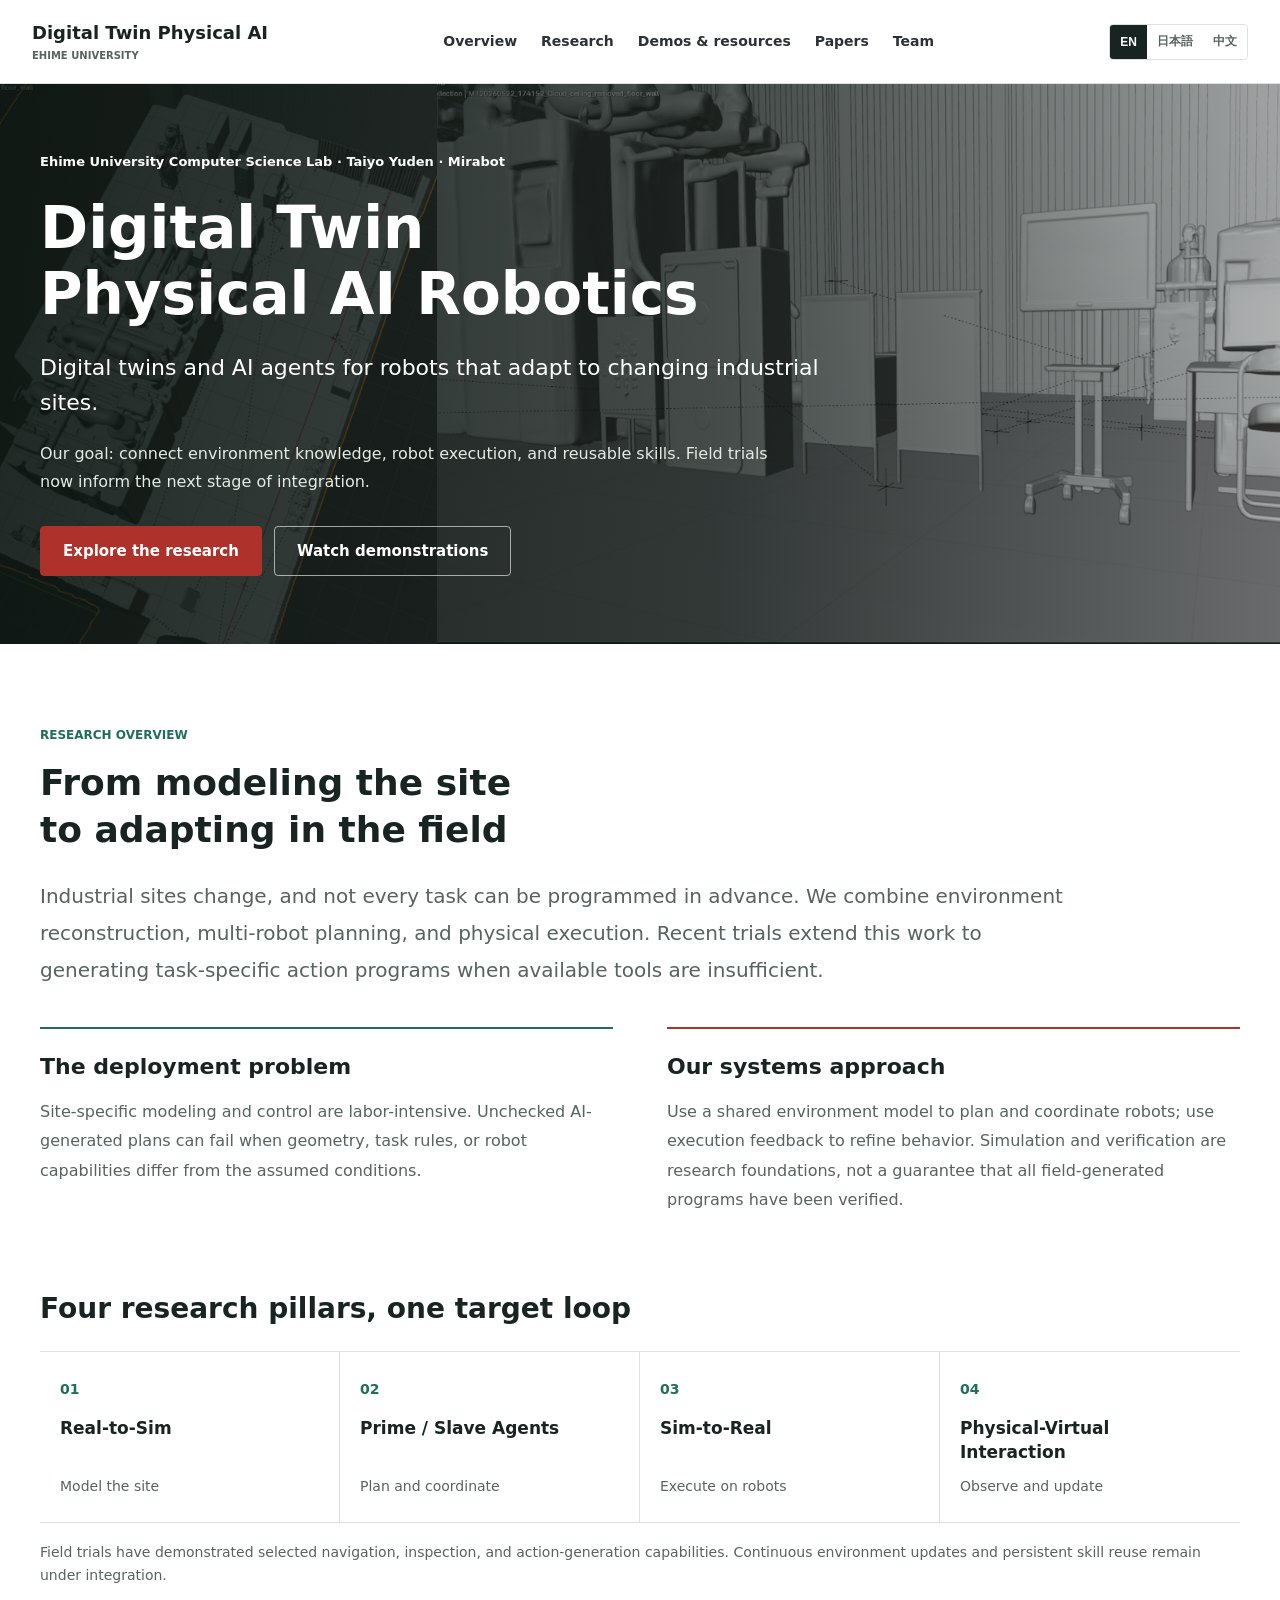
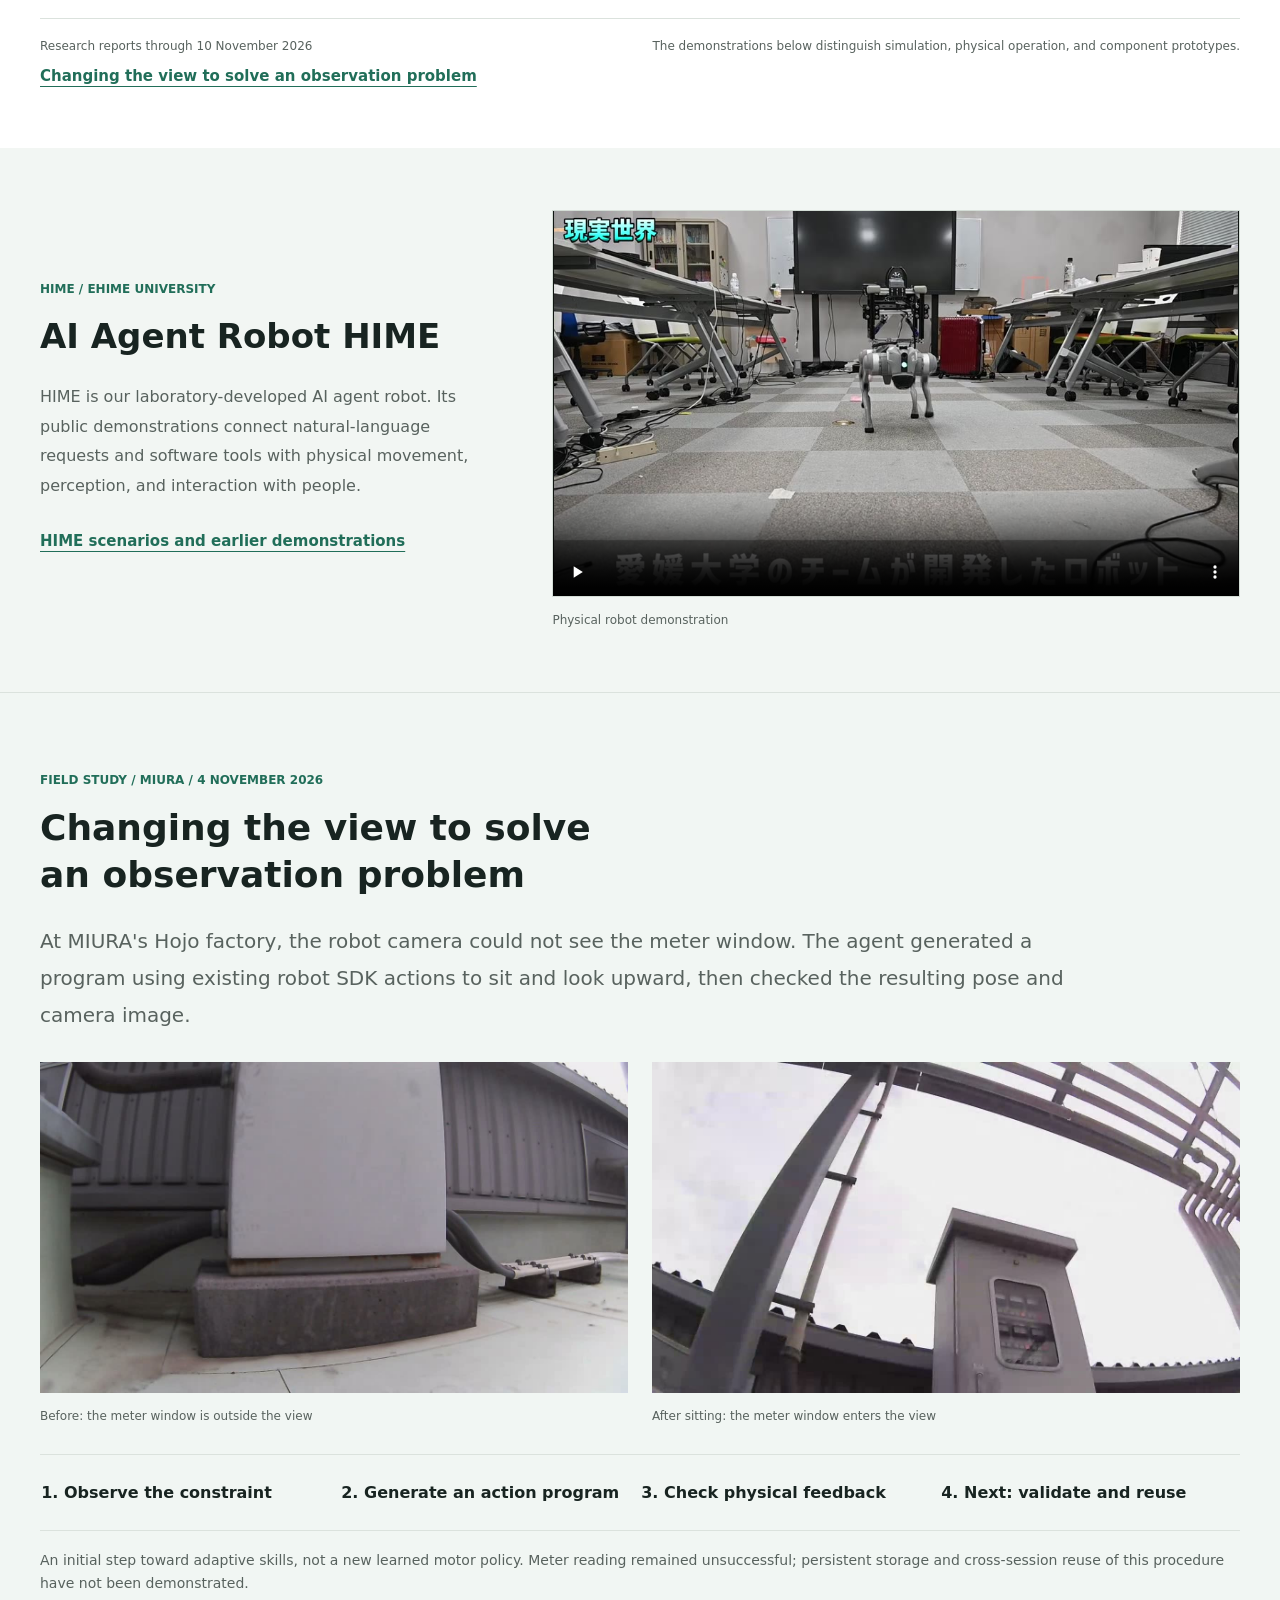
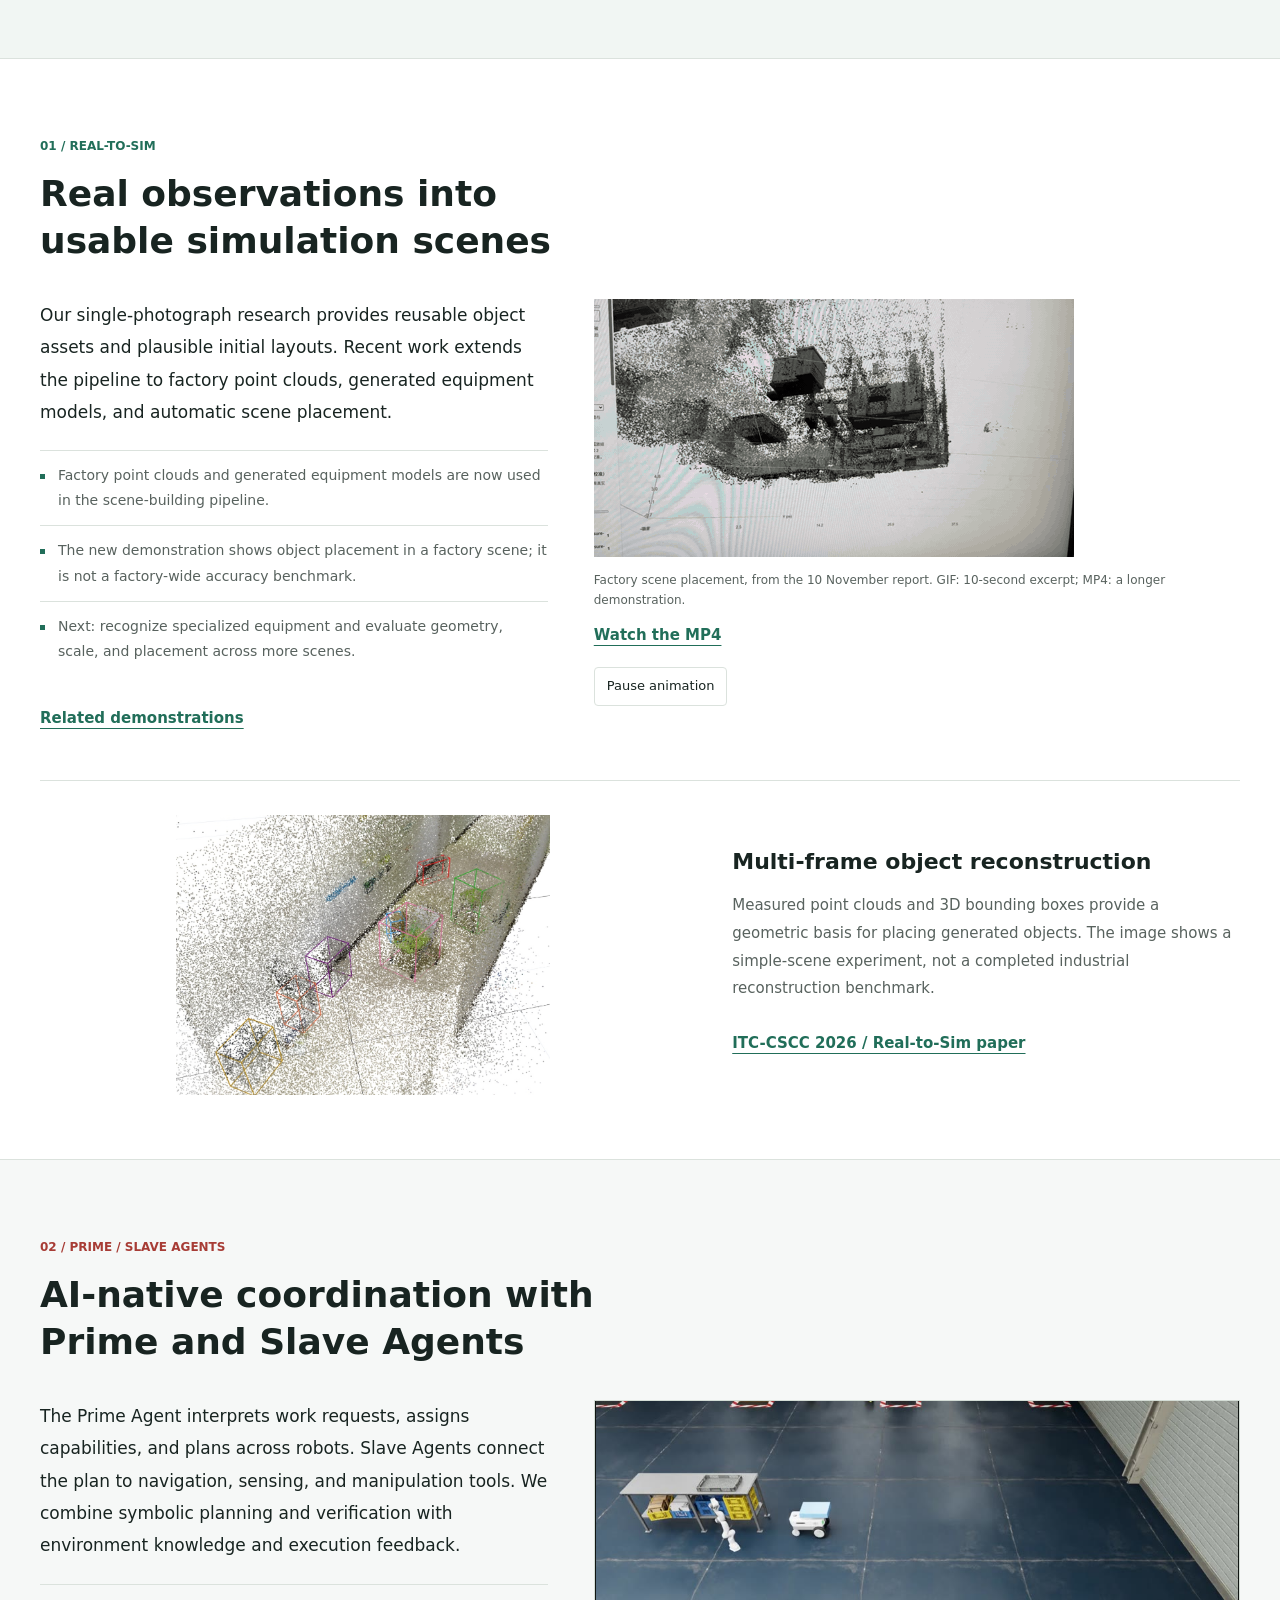
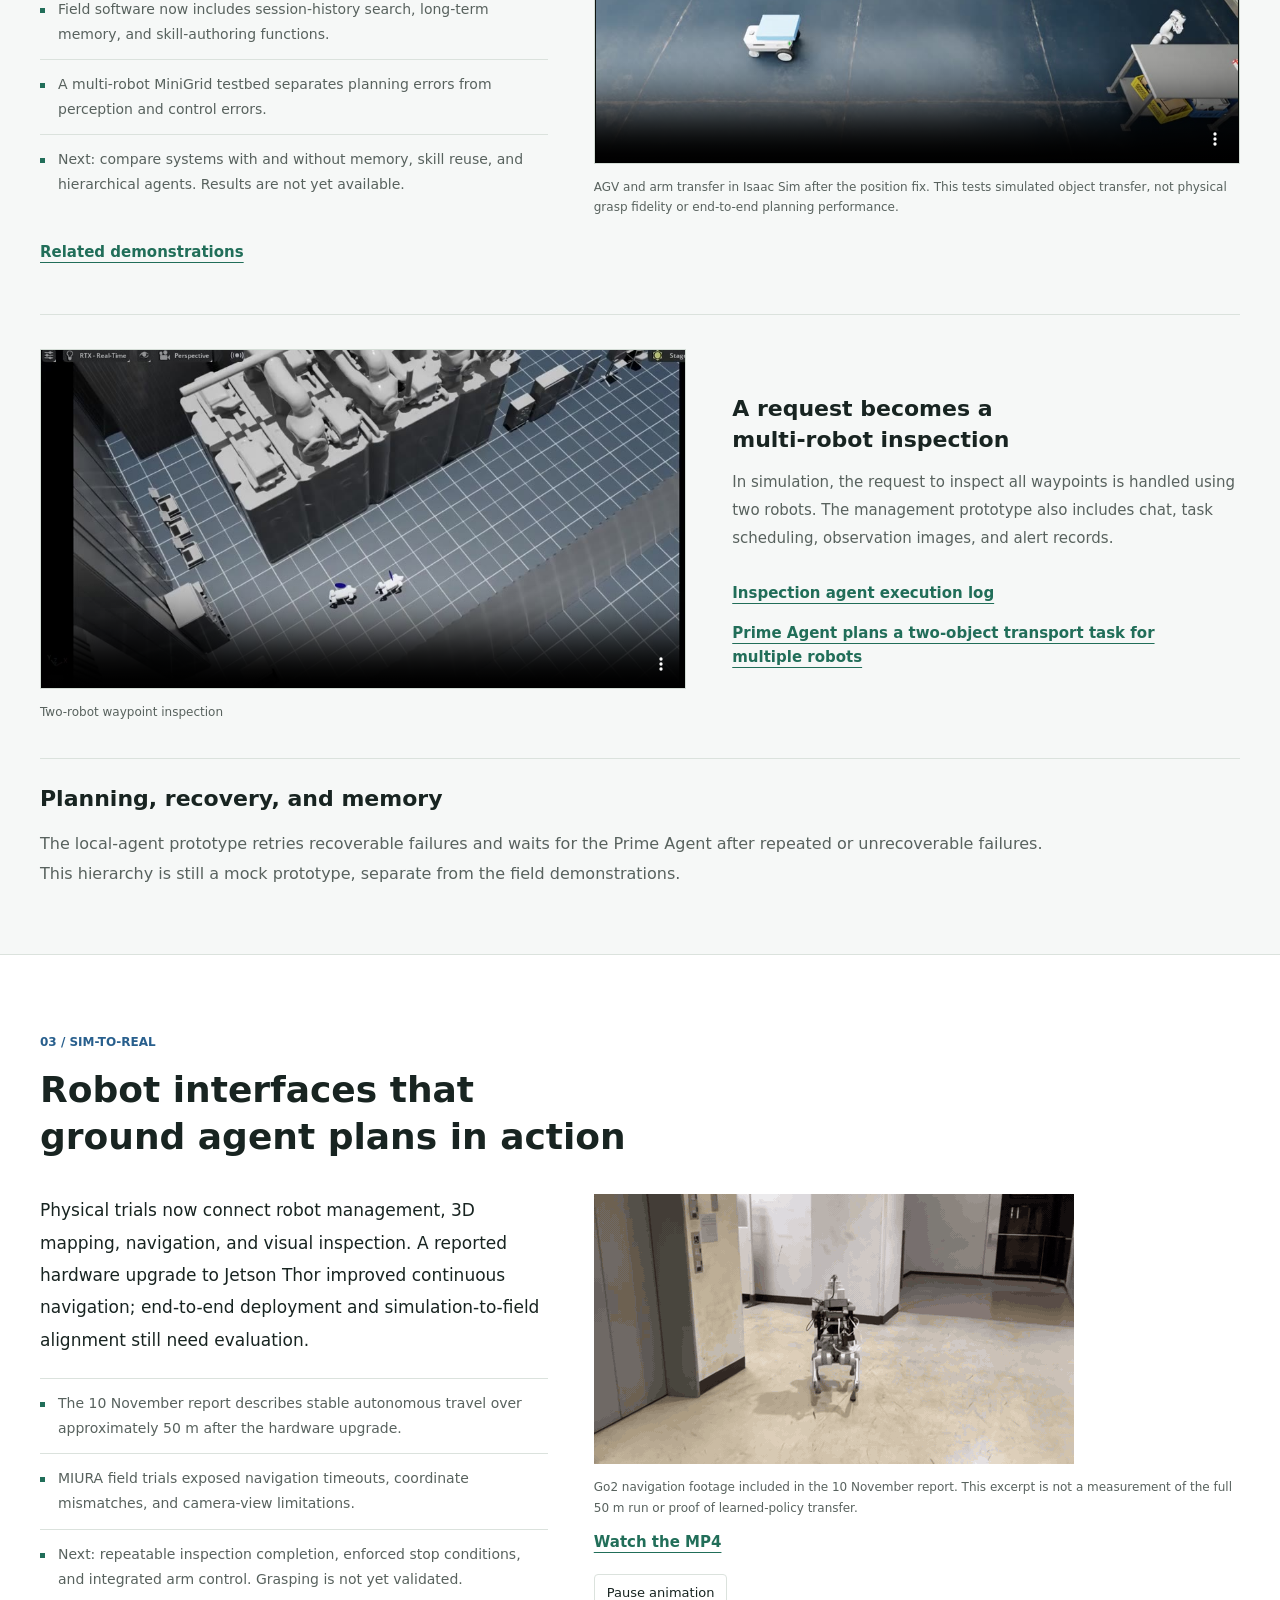
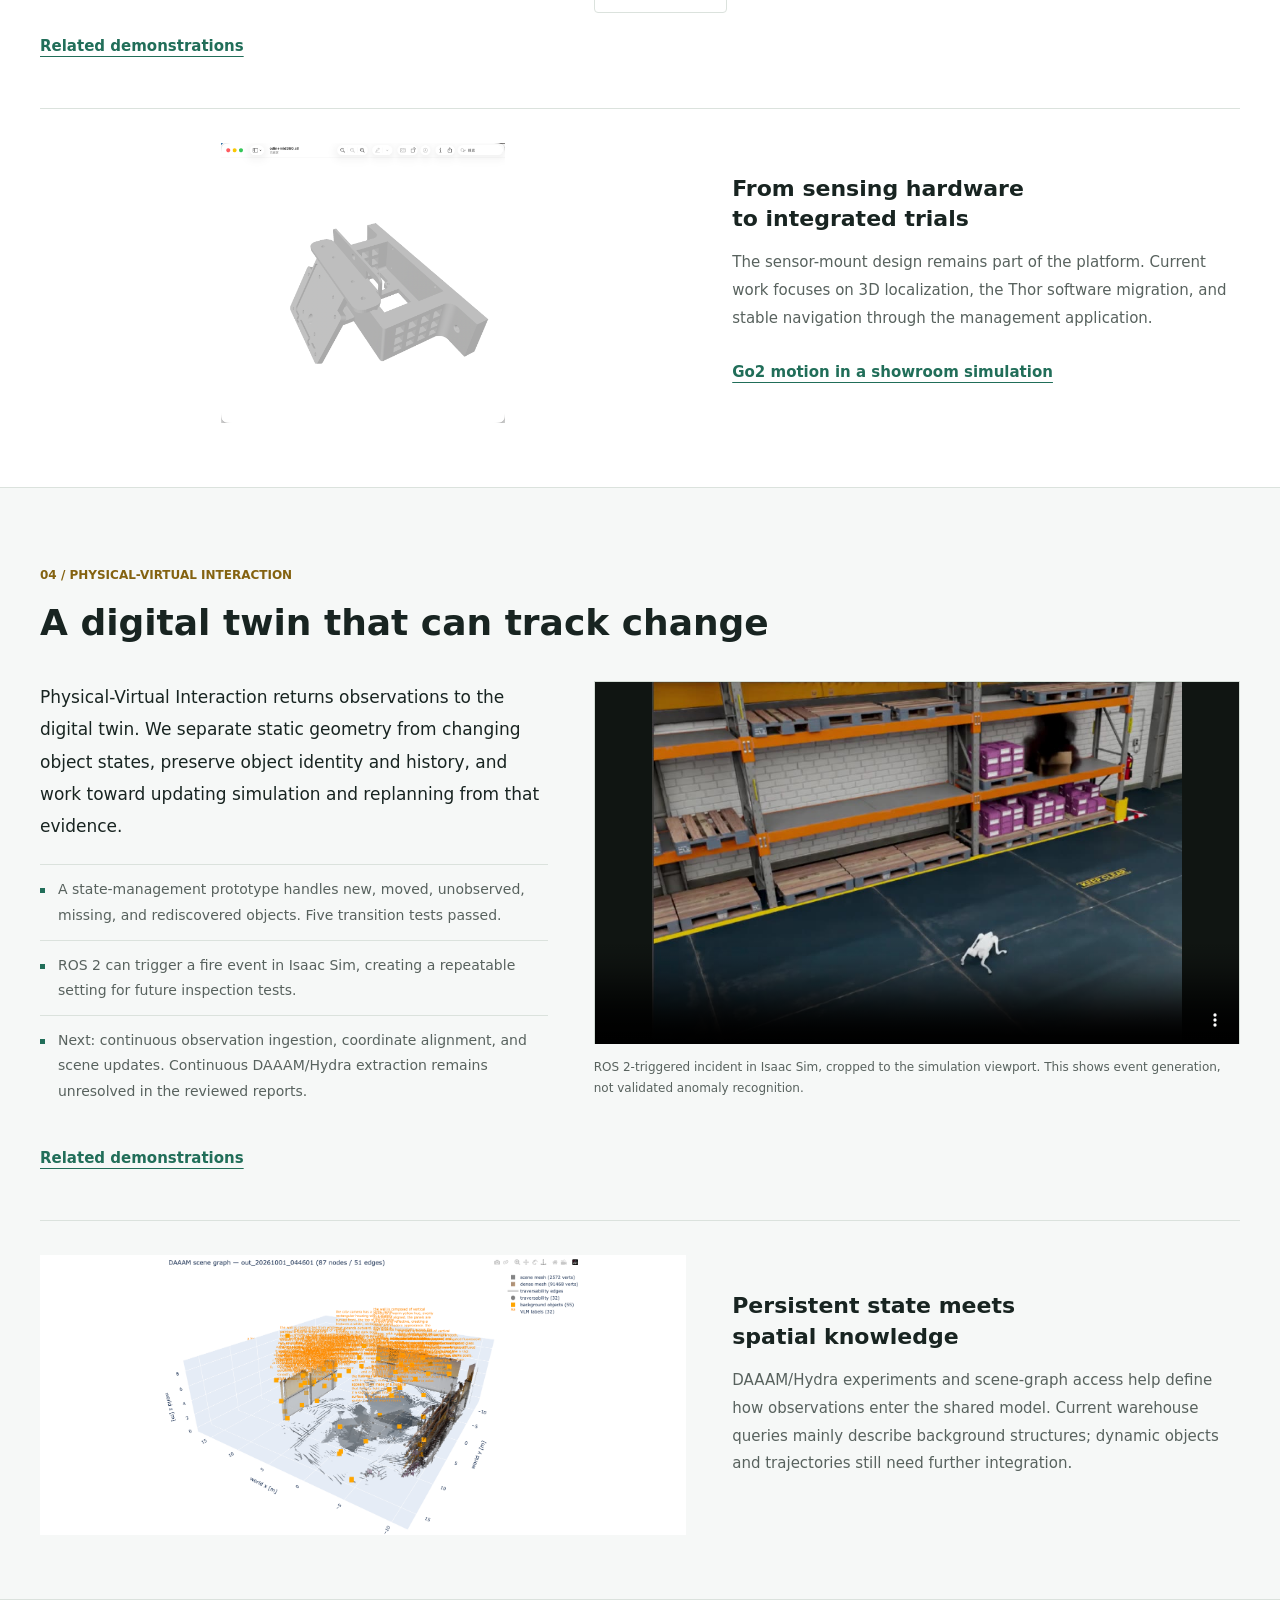
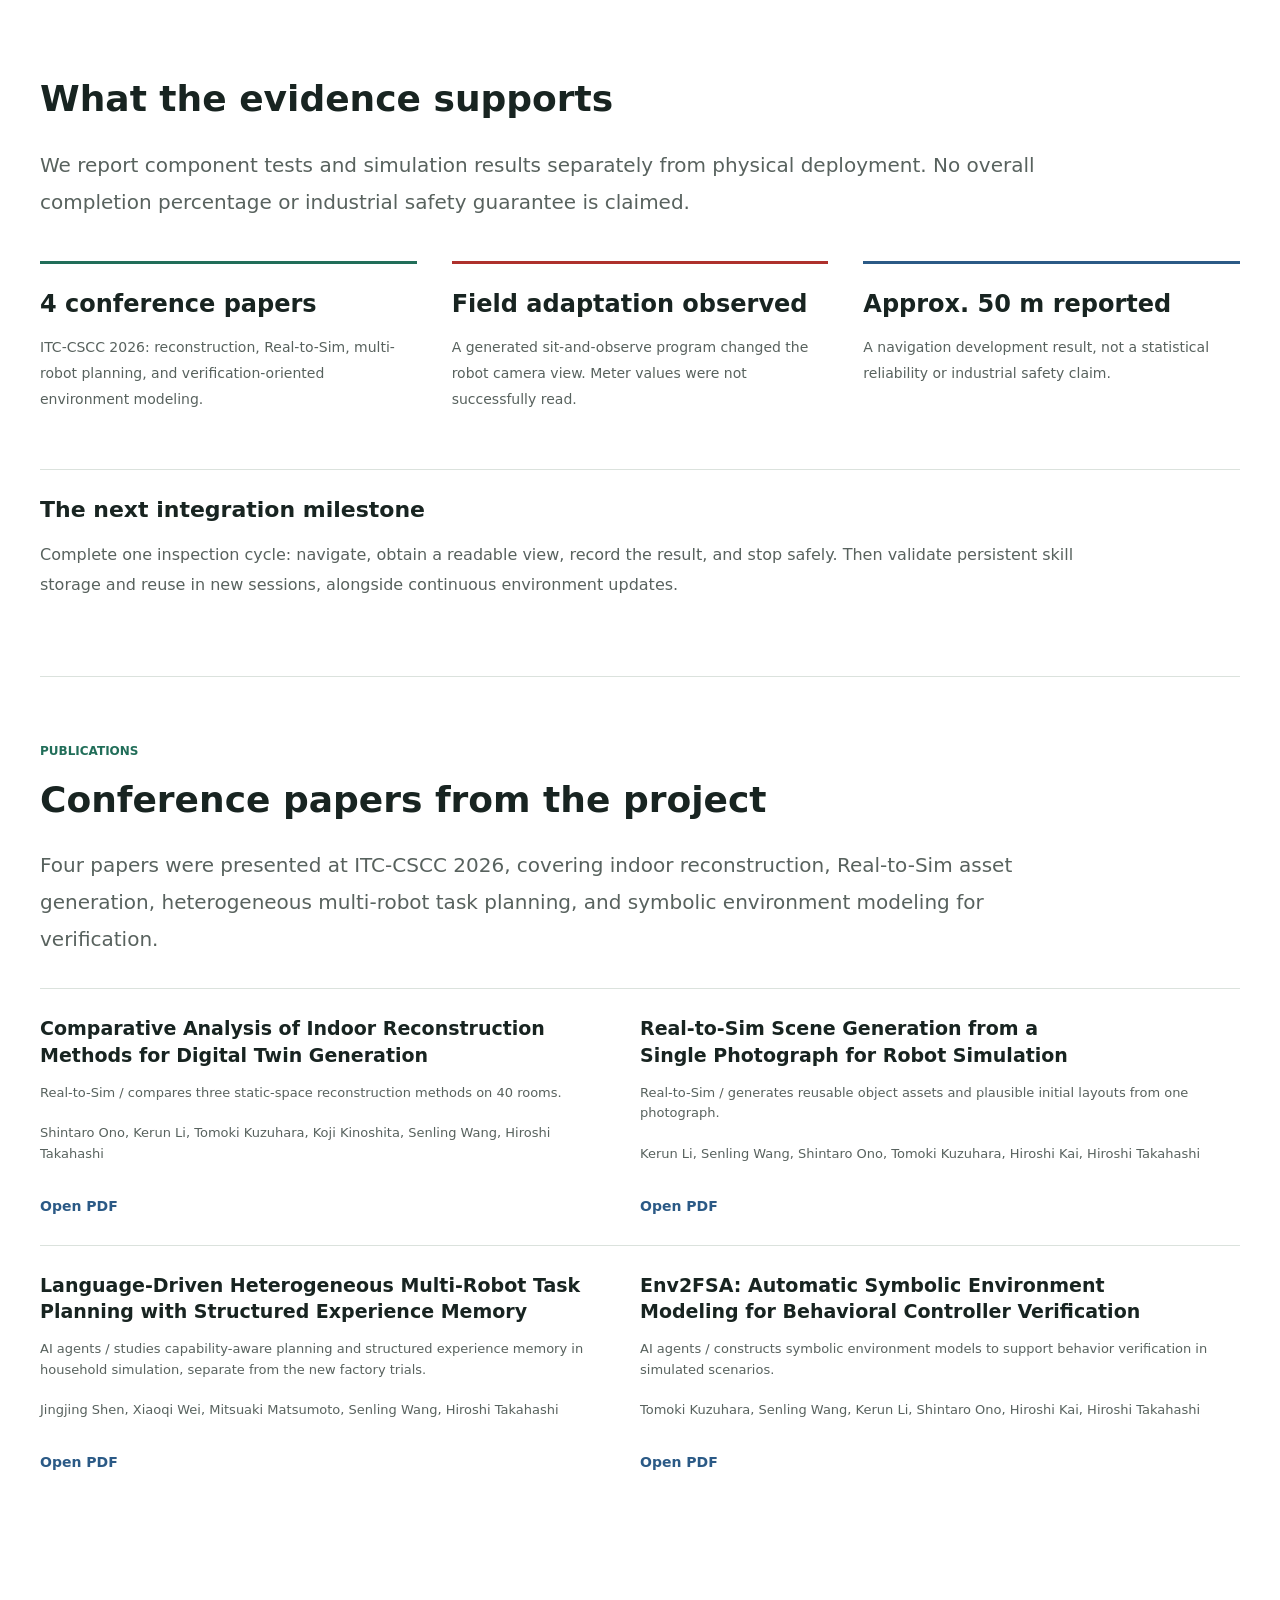
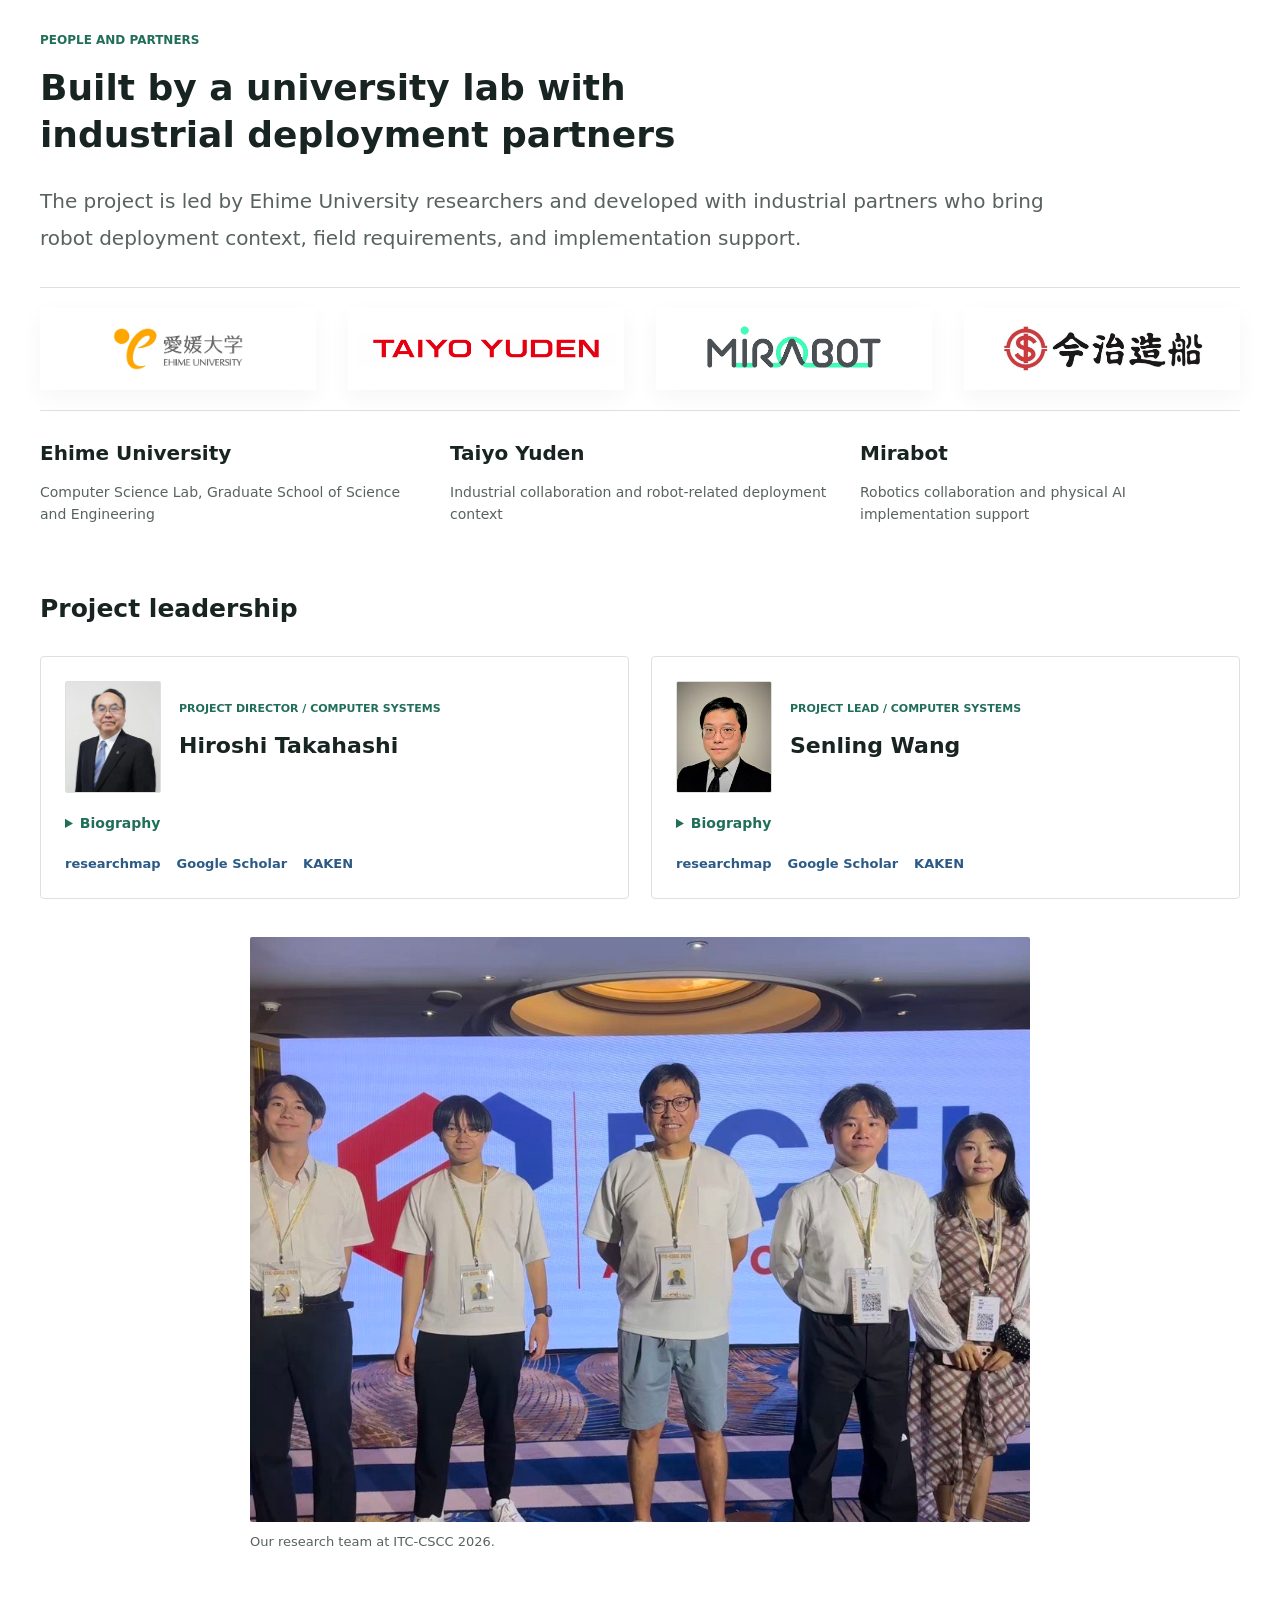
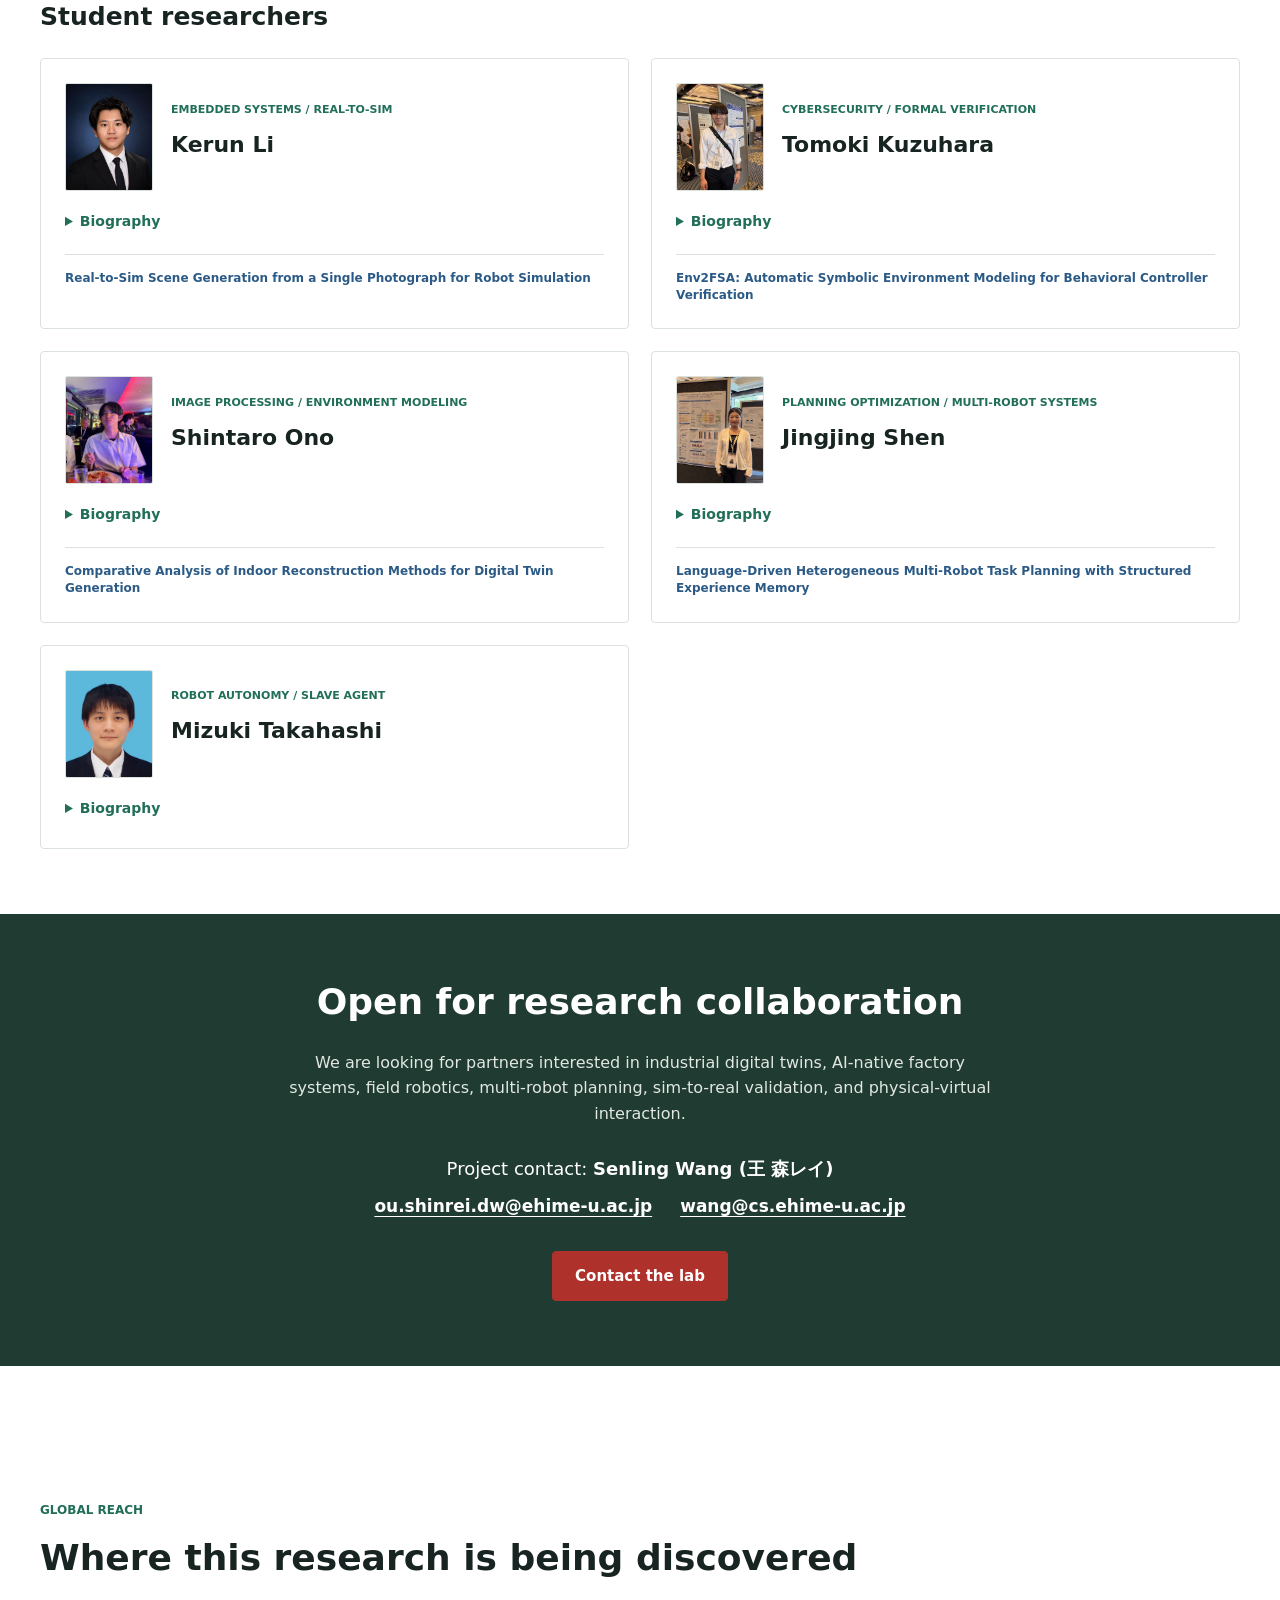
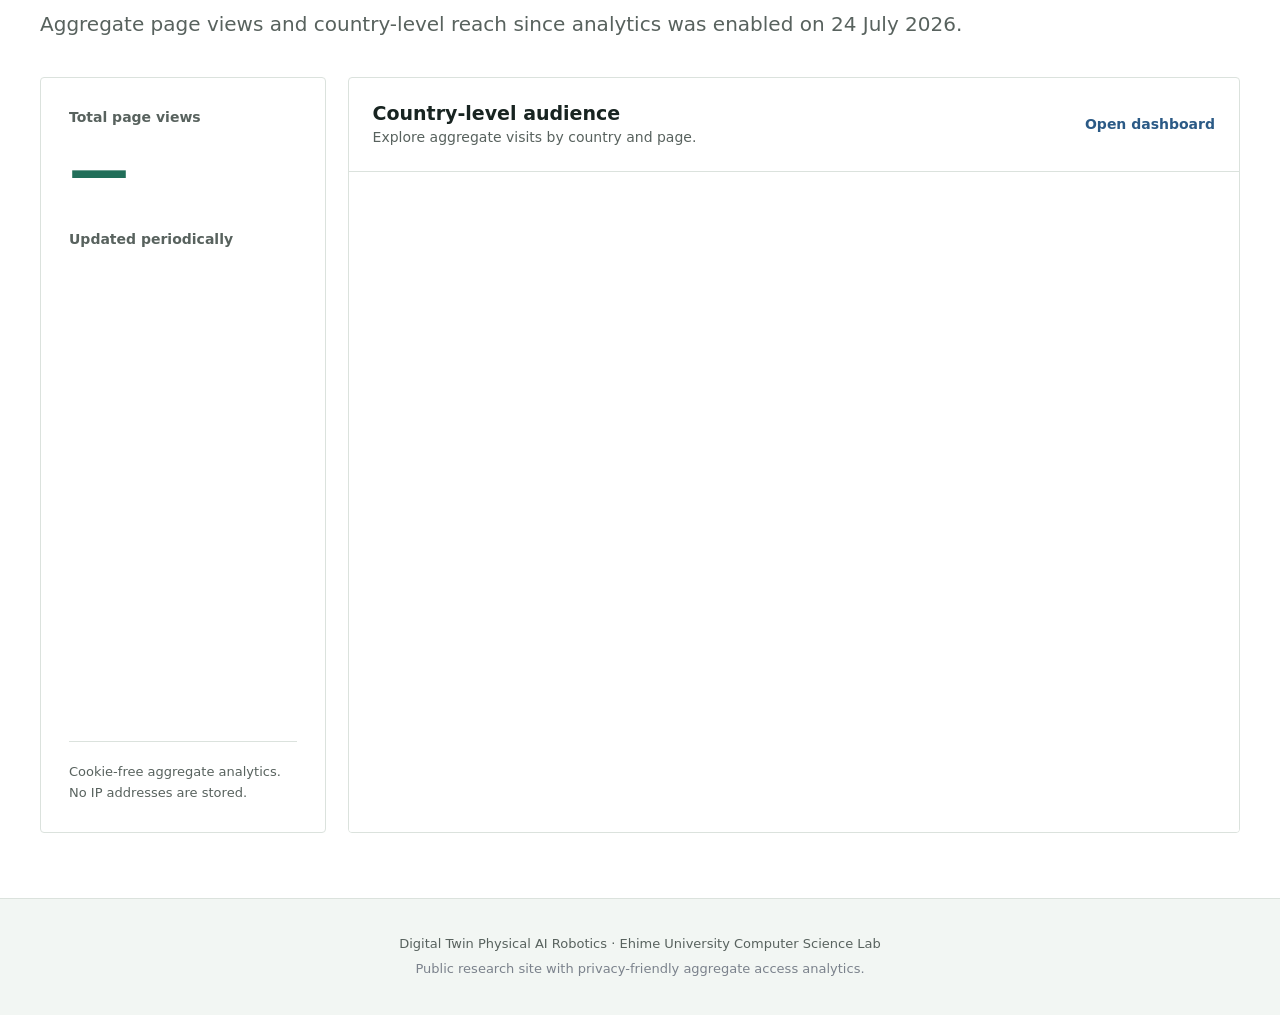
==== commit d017ed2d: "Update November research progress and approved field demonstrations" ====
--- a/index.html
+++ b/index.html
@@ -1,8 +1,9 @@
-<!doctype html><html lang="en"><head><meta charset="utf-8"><meta name="viewport" content="width=device-width, initial-scale=1"><title>Digital Twin Physical AI Robotics | Ehime University</title><meta name="description" content="Ehime University's digital twin and Physical AI robotics research: Real-to-Sim, Prime and Slave Agents, robot deployment, and Physical-Virtual Interaction."><link rel="canonical" href="https://ehimetakahashilab.github.io/Computer-System-Lab.io/"><link rel="stylesheet" href="./styles.css"><link rel="stylesheet" href="./research.css"></head><body><header class="site-header"><a class="brand" href="./index.html">Digital Twin Physical AI<span>EHIME UNIVERSITY</span></a><nav aria-label="Primary navigation"><a href="./index.html#overview" data-i18n="nav_overview">Overview</a><a data-i18n="r_nav_research" href="./index.html#research">Research</a><a data-i18n="r_nav_demos" href="./resources.html">Demos &amp; resources</a><a href="./index.html#publications" data-i18n="nav_papers">Papers</a><a data-i18n="r_nav_team" href="./index.html#team">Team</a></nav><div class="language-switch" aria-label="Language selector"><button type="button" data-lang="en">EN</button><button type="button" data-lang="ja">日本語</button><button type="button" data-lang="zh">中文</button></div></header><main id="top"><section class="project-hero" aria-labelledby="project-title"><img class="project-background" src="./assets/ai-native-factory_2.png" alt="AI-native factory digital twin concept"><div class="project-shade"></div><div class="hero-inner"><p class="hero-org" data-i18n="hero_eyebrow">Ehime University Computer Science Lab · Taiyo Yuden · Mirabot</p><h1 data-i18n="r_project_title" id="project-title">Digital Twin Physical AI Robotics</h1><p data-i18n="r_project_subtitle" class="hero-description">An AI-native industrial robot system that connects real-world observations, task planning, and robot execution through a digital twin.</p><p data-i18n="r_project_goal" class="hero-goal">Our goal: robots that adapt to changing sites, with plans evaluated before deployment and field observations returned to the virtual world.</p><div class="hero-actions"><a data-i18n="r_explore" class="button primary" href="#research">Explore the research</a><a data-i18n="r_watch" class="button" href="./resources.html">Watch demonstrations</a></div></div></section>
-<section id="overview" class="research-inner overview-rebuilt"><span id="research-updates" class="anchor-target"></span><p data-i18n="r_overview_k" class="section-kicker">Research overview</p><h2 data-i18n="r_overview_h">Industrial autonomy built around a changing world</h2><p data-i18n="r_overview_p" class="lead">Industrial sites change as people, equipment, and materials move. Rebuilding a simulator and hand-coding robot behavior for every change makes deployment costly. We study a shared environment model that supports perception, agent planning, and execution across different robot bodies.</p><div class="question-columns"><article><h3 data-i18n="r_problem_h">The deployment problem</h3><p data-i18n="r_problem_p">Site-specific modeling and control are labor-intensive. Unchecked AI-generated plans can fail when geometry, task rules, or robot capabilities differ from the assumed conditions.</p></article><article><h3 data-i18n="r_approach_h">Our systems approach</h3><p data-i18n="r_approach_p">Combine Real-to-Sim modeling, Prime/Slave agents, deployment interfaces, and persistent scene updates. Simulation and formal methods provide testable boundaries around AI-generated behavior.</p></article></div><div id="research" class="research-map"><h2 data-i18n="r_research_h">Four research pillars, one target loop</h2><div class="cycle-nav"><a href="#real2sim"><span class="cycle-index">01</span><strong>Real-to-Sim</strong><span data-i18n="r_cycle1">Model the site</span></a><a href="#agents"><span class="cycle-index">02</span><strong>Prime / Slave Agents</strong><span data-i18n="r_cycle2">Plan and coordinate</span></a><a href="#sim2real"><span class="cycle-index">03</span><strong>Sim-to-Real</strong><span data-i18n="r_cycle3">Execute on robots</span></a><a href="#interaction"><span class="cycle-index">04</span><strong>Physical-Virtual Interaction</strong><span data-i18n="r_cycle4">Observe and update</span></a></div><p data-i18n="r_research_p" class="integration-note">These modules are being integrated. The complete sensing-to-replanning loop has not yet been validated at an industrial site.</p></div><div class="evidence-dateline"><span data-i18n="r_asof">Research evidence through 6 October 2026</span><span data-i18n="r_status_note">The demonstrations below distinguish simulation, physical operation, and component prototypes.</span></div></section>
+<!doctype html>
+<html lang="en"><head><meta charset="utf-8"><meta name="viewport" content="width=device-width, initial-scale=1"><title>Digital Twin Physical AI Robotics | Ehime University</title><meta name="description" content="Ehime University's digital twin and Physical AI robotics research: Real-to-Sim, Prime and Slave Agents, robot deployment, and Physical-Virtual Interaction."><link rel="canonical" href="https://ehimetakahashilab.github.io/Computer-System-Lab.io/"><link rel="stylesheet" href="./styles.css"><link rel="stylesheet" href="./research.css"></head><body><header class="site-header"><a class="brand" href="./index.html">Digital Twin Physical AI<span>EHIME UNIVERSITY</span></a><nav aria-label="Primary navigation"><a href="./index.html#overview" data-i18n="nav_overview">Overview</a><a data-i18n="r_nav_research" href="./index.html#research">Research</a><a data-i18n="r_nav_demos" href="./resources.html">Demos &amp; resources</a><a href="./index.html#publications" data-i18n="nav_papers">Papers</a><a data-i18n="r_nav_team" href="./index.html#team">Team</a></nav><div class="language-switch" aria-label="Language selector"><button type="button" data-lang="en">EN</button><button type="button" data-lang="ja">日本語</button><button type="button" data-lang="zh">中文</button></div></header><main id="top"><section class="project-hero" aria-labelledby="project-title"><img class="project-background" src="./assets/ai-native-factory_2.png" alt="AI-native factory digital twin concept"><div class="project-shade"></div><div class="hero-inner"><p class="hero-org" data-i18n="hero_eyebrow">Ehime University Computer Science Lab · Taiyo Yuden · Mirabot</p><h1 data-i18n="r_project_title" id="project-title">Digital Twin Physical AI Robotics</h1><p data-i18n="r_project_subtitle" class="hero-description">Digital twins and AI agents for robots that adapt to changing industrial sites.</p><p data-i18n="r_project_goal" class="hero-goal">Our goal: connect environment knowledge, robot execution, and reusable skills. Field trials now inform the next stage of integration.</p><div class="hero-actions"><a data-i18n="r_explore" class="button primary" href="#research">Explore the research</a><a data-i18n="r_watch" class="button" href="./resources.html">Watch demonstrations</a></div></div></section>
+<section id="overview" class="research-inner overview-rebuilt"><span id="research-updates" class="anchor-target"></span><p data-i18n="r_overview_k" class="section-kicker">Research overview</p><h2 data-i18n="r_overview_h">From modeling the site to adapting in the field</h2><p data-i18n="r_overview_p" class="lead">Industrial sites change, and not every task can be programmed in advance. We combine environment reconstruction, multi-robot planning, and physical execution. Recent trials extend this work to generating task-specific action programs when available tools are insufficient.</p><div class="question-columns"><article><h3 data-i18n="r_problem_h">The deployment problem</h3><p data-i18n="r_problem_p">Site-specific modeling and control are labor-intensive. Unchecked AI-generated plans can fail when geometry, task rules, or robot capabilities differ from the assumed conditions.</p></article><article><h3 data-i18n="r_approach_h">Our systems approach</h3><p data-i18n="r_approach_p">Use a shared environment model to plan and coordinate robots; use execution feedback to refine behavior. Simulation and verification are research foundations, not a guarantee that all field-generated programs have been verified.</p></article></div><div id="research" class="research-map"><h2 data-i18n="r_research_h">Four research pillars, one target loop</h2><div class="cycle-nav"><a href="#real2sim"><span class="cycle-index">01</span><strong>Real-to-Sim</strong><span data-i18n="r_cycle1">Model the site</span></a><a href="#agents"><span class="cycle-index">02</span><strong>Prime / Slave Agents</strong><span data-i18n="r_cycle2">Plan and coordinate</span></a><a href="#sim2real"><span class="cycle-index">03</span><strong>Sim-to-Real</strong><span data-i18n="r_cycle3">Execute on robots</span></a><a href="#interaction"><span class="cycle-index">04</span><strong>Physical-Virtual Interaction</strong><span data-i18n="r_cycle4">Observe and update</span></a></div><p data-i18n="r_research_p" class="integration-note">Field trials have demonstrated selected navigation, inspection, and action-generation capabilities. Continuous environment updates and persistent skill reuse remain under integration.</p></div><div class="evidence-dateline"><span data-i18n="r_asof">Research reports through 10 November 2026</span><span data-i18n="r_status_note">The demonstrations below distinguish simulation, physical operation, and component prototypes.</span></div><a data-i18n="n_case_h" class="text-link" href="#adaptive-skills">Changing the view to solve an observation problem</a></section>
 <section id="hime" class="hime-band"><div class="research-inner hime-layout"><div><p class="section-kicker">HIME / EHIME UNIVERSITY</p><h2>AI Agent Robot HIME</h2><p data-i18n="r_hime_p">HIME is our laboratory-developed AI agent robot. Its public demonstrations connect natural-language requests and software tools with physical movement, perception, and interaction with people.</p><a data-i18n="r_hime_more" class="text-link" href="./videos.html">HIME scenarios and earlier demonstrations</a></div><figure class="demo-figure"><video controls playsinline preload="none" poster="./resource/hime-showcase.jpg" src="./videos/hime-ai-agent-robot-showcase.mp4" aria-label="HIME AI agent robot showcase"></video><figcaption data-i18n="r_physical">Physical robot demonstration</figcaption></figure></div></section>
-<span id="progress-r2s" class="anchor-target"></span><section id="real2sim" class="research-band pillar-1"><div class="research-inner"><div class="pillar-top"><p class="section-kicker">01 / Real-to-Sim</p><h2 data-i18n="r_p1_h">Real observations into usable simulation scenes</h2></div><div class="pillar-layout"><div class="pillar-copy"><p data-i18n="r_p1_p">We reconstruct static spaces and object assets for robot simulation. The published single-photograph pipeline now informs work on multi-frame association and measured 3D geometry, so that object identity, scale, and orientation can support scene placement.</p><ul class="research-points"><li data-i18n="r_p1_a">Video segmentation, point clouds, and camera poses are combined across observations.</li><li data-i18n="r_p1_b">A simple real scene shows stable 3D boxes qualitatively. A new quantitative accuracy benchmark is still needed.</li><li data-i18n="r_p1_c">Next: clutter, occlusion, missing points, and reliable placement in more complex scenes.</li></ul><a data-i18n="r_more" class="text-link" href="./resources.html#real2sim">Related demonstrations</a></div><figure class="demo-figure"><video controls playsinline preload="none" poster="./resource/real-to-sim-stability-1.jpg" src="./resource/real-to-sim-stability-1.mp4" aria-label="Real-to-Sim reconstruction stability demonstration: the observed scene and reconstructed objects. The multi-frame experiment below is a separate, newer prototype."></video><figcaption data-i18n="r_p1_cap">Real-to-Sim reconstruction stability demonstration: the observed scene and reconstructed objects. The multi-frame experiment below is a separate, newer prototype.</figcaption></figure></div><div class="support-row"><figure><img src="./assets/progress-2026-10/multi-frame-3d-object-bounds.jpeg" alt="Multi-frame reconstruction: measured point cloud and 3D bounding boxes" loading="lazy" decoding="async"></figure><div><h3 data-i18n="r_p1_detail">Multi-frame object reconstruction</h3><p data-i18n="r_p1_detail_p">Measured point clouds and 3D bounding boxes provide a geometric basis for placing generated objects. The image shows a simple-scene experiment, not a completed industrial reconstruction benchmark.</p><a class="text-link" href="./papers/m69484-li stamped-e.pdf">ITC-CSCC 2026 / Real-to-Sim paper</a></div></div></div></section><span id="progress-agents" class="anchor-target"></span><section id="agents" class="research-band pillar-2"><div class="research-inner"><div class="pillar-top"><p class="section-kicker">02 / Prime / Slave Agents</p><h2 data-i18n="r_p2_h">AI-native coordination with Prime and Slave Agents</h2></div><div class="pillar-layout"><div class="pillar-copy"><p data-i18n="r_p2_p">The Prime Agent interprets work requests, assigns capabilities, and plans across robots. Slave Agents connect the plan to navigation, sensing, and manipulation tools. We combine symbolic planning and verification with environment knowledge and execution feedback.</p><ul class="research-points"><li data-i18n="r_p2_a">Two AGVs and two arms form a heterogeneous simulation testbed. The object pickup-position calculation has been corrected.</li><li data-i18n="r_p2_b">API and MCP tools expose scene-graph coordinates and spatial relationships. Current tests mainly cover background structures.</li><li data-i18n="r_p2_c">Next: connect this knowledge to task planning and measure success, duration, and rule compliance.</li></ul><a data-i18n="r_more" class="text-link" href="./resources.html#agents">Related demonstrations</a></div><figure class="demo-figure"><video controls playsinline preload="none" poster="./resource/agv-arm-transfer-corrected.jpg" src="./resource/agv-arm-transfer-corrected.mp4" aria-label="AGV and arm transfer in Isaac Sim after the position fix. This tests simulated object transfer, not physical grasp fidelity or end-to-end planning performance."></video><figcaption data-i18n="r_p2_cap">AGV and arm transfer in Isaac Sim after the position fix. This tests simulated object transfer, not physical grasp fidelity or end-to-end planning performance.</figcaption></figure></div><div class="support-row"><figure class="demo-figure"><video controls playsinline preload="none" poster="./resource/two-robot-waypoint-inspection.jpg" src="./resource/two-robot-waypoint-inspection.mp4" aria-label="Two-robot waypoint inspection"></video><figcaption data-i18n="r_d_patrol">Two-robot waypoint inspection</figcaption></figure><div><h3 data-i18n="r_p2_demo_h">A request becomes a multi-robot inspection</h3><p data-i18n="r_p2_demo_p">In simulation, the request to inspect all waypoints is handled using two robots. The management prototype also includes chat, task scheduling, observation images, and alert records.</p><a data-i18n="r_d_console" class="text-link" href="./resources.html#two-robot-inspection-console">Inspection agent execution log</a><a class="text-link" data-i18n="agents_showcase_title" href="./videos/prime agentによるマルチロボットのタスク計画(マグカップをボックス1、チーズをボックス2まで搬送してください).gif">Prime Agent plans a two-object transport task for multiple robots</a></div></div></div></section><span id="progress-sim" class="anchor-target"></span><section id="sim2real" class="research-band pillar-3"><div class="research-inner"><div class="pillar-top"><p class="section-kicker">03 / Sim-to-Real</p><h2 data-i18n="r_p3_h">Robot interfaces that ground agent plans in action</h2></div><div class="pillar-layout"><div class="pillar-copy"><p data-i18n="r_p3_p">We build the Slave Agent around Go2, ROS 2/Nav2, sensors, and robot-arm interfaces. Physical demonstrations establish individual capabilities, while simulation provides a controlled setting for preparing navigation and manipulation integration.</p><ul class="research-points"><li data-i18n="r_p3_a">Go2 motion, mapping, waypoint handling, and arm connectivity have been tested as development modules.</li><li data-i18n="r_p3_b">An Odin1/MID-360 mount has been designed and fabricated for localization and obstacle sensing. Integrated navigation performance is still to be measured.</li><li data-i18n="r_p3_c">Next: calibration and integrated robot evaluation. VLA output adaptation and fine-tuning remain in development.</li></ul><a data-i18n="r_more" class="text-link" href="./resources.html#sim2real">Related demonstrations</a></div><figure class="demo-figure"><video controls playsinline preload="none" poster="./resource/physical-robot-field-demo.jpg" src="./resource/physical-robot-field-demo.mp4" aria-label="Previously published physical-robot demonstration. It does not establish autonomous VLA control of Go2."></video><figcaption data-i18n="r_p3_cap">Previously published physical-robot demonstration. It does not establish autonomous VLA control of Go2.</figcaption></figure></div><div class="support-row"><figure><img src="./assets/progress-2026-10/odin-mid360-sensor-mount.png" alt="Odin1 and MID-360 sensor mount CAD design" loading="lazy" decoding="async"></figure><div><h3 data-i18n="r_p3_detail">A sensor foundation for the Slave Agent</h3><p data-i18n="r_p3_detail_p">The shared mount brings Odin1 and MID-360 together. We are preparing calibration and a division of sensing roles before integrated field evaluation.</p><a data-i18n="r_d_go2" class="text-link" href="./resources.html#go2-showroom-simulation">Go2 motion in a showroom simulation</a></div></div></div></section><span id="progress-interaction" class="anchor-target"></span><section id="interaction" class="research-band pillar-4"><div class="research-inner"><div class="pillar-top"><p class="section-kicker">04 / Physical-Virtual Interaction</p><h2 data-i18n="r_p4_h">A digital twin that can track change</h2></div><div class="pillar-layout"><div class="pillar-copy"><p data-i18n="r_p4_p">Physical-Virtual Interaction returns observations to the digital twin. We separate static geometry from changing object states, preserve object identity and history, and work toward updating simulation and replanning from that evidence.</p><ul class="research-points"><li data-i18n="r_p4_a">A state-management prototype handles new, moved, unobserved, missing, and rediscovered objects. Five transition tests passed.</li><li data-i18n="r_p4_b">ROS 2 can trigger a fire event in Isaac Sim, creating a repeatable setting for future inspection tests.</li><li data-i18n="r_p4_c">Next: observation adapters, coordinate alignment, and continuous USD updates. The full feedback loop remains under integration.</li></ul><a data-i18n="r_more" class="text-link" href="./resources.html#interaction">Related demonstrations</a></div><figure class="demo-figure"><video controls playsinline preload="none" poster="./resource/ros2-triggered-fire-event.jpg" src="./resource/ros2-triggered-fire-event.mp4" aria-label="ROS 2-triggered incident in Isaac Sim, cropped to the simulation viewport. This shows event generation, not validated anomaly recognition."></video><figcaption data-i18n="r_p4_cap">ROS 2-triggered incident in Isaac Sim, cropped to the simulation viewport. This shows event generation, not validated anomaly recognition.</figcaption></figure></div><div class="support-row"><figure><img src="./assets/progress-2026-10/warehouse-scene-graph.png" alt="Scene graph from simulated warehouse observations" loading="lazy" decoding="async"></figure><div><h3 data-i18n="r_p4_detail">Persistent state meets spatial knowledge</h3><p data-i18n="r_p4_detail_p">DAAAM/Hydra experiments and scene-graph access help define how observations enter the shared model. Current warehouse queries mainly describe background structures; dynamic objects and trajectories still need further integration.</p></div></div></div></section>
-<section id="evidence" class="research-inner evidence-rebuilt"><h2 data-i18n="r_result_h">What the evidence supports</h2><p data-i18n="r_result_p" class="lead">We report component tests and simulation results separately from physical deployment. No overall completion percentage or industrial safety guarantee is claimed.</p><div class="evidence-grid"><article><h3 data-i18n="r_result_1">4 conference papers</h3><p data-i18n="r_result_1p">ITC-CSCC 2026: reconstruction, Real-to-Sim, multi-robot planning, and verification-oriented environment modeling.</p></article><article><h3 data-i18n="r_result_2">2 AGVs + 2 arms</h3><p data-i18n="r_result_2p">Heterogeneous simulation testbed; integrated planner evaluation remains a next step.</p></article><article><h3 data-i18n="r_result_3">5 state-transition tests</h3><p data-i18n="r_result_3p">Passed by the object-state prototype. This is component-level testing, not a field success rate.</p></article></div><div id="roadmap" class="next-milestone"><h3 data-i18n="r_next_h">The next integration milestone</h3><p data-i18n="r_next_p">Demonstrate the complete cycle: observe a changed site, update the shared scene, replan under task constraints, and execute through robot-local agents. Evaluate robustness, task success, time, and rule compliance in simulation before extending physical tests.</p></div></section>
+<section id="adaptive-skills" class="research-band field-study"><div class="research-inner"><p data-i18n="n_case_k" class="section-kicker">FIELD STUDY / MIURA / 4 NOVEMBER 2026</p><h2 data-i18n="n_case_h">Changing the view to solve an observation problem</h2><p data-i18n="n_case_p" class="lead">At MIURA's Hojo factory, the robot camera could not see the meter window. The agent generated a program using existing robot SDK actions to sit and look upward, then checked the resulting pose and camera image.</p><div class="field-views"><figure class="demo-figure"><img src="./resource/meter-view-before.jpg" alt="Before: the meter window is outside the view" loading="lazy" width="1280" height="720"><figcaption data-i18n="n_before">Before: the meter window is outside the view</figcaption></figure><figure class="demo-figure"><img src="./resource/meter-view-seated.jpg" alt="After sitting: the meter window enters the view" loading="lazy" width="1280" height="720"><figcaption data-i18n="n_after">After sitting: the meter window enters the view</figcaption></figure></div><ol class="adaptation-steps"><li data-i18n="n_step1">Observe the constraint</li><li data-i18n="n_step2">Generate an action program</li><li data-i18n="n_step3">Check physical feedback</li><li data-i18n="n_step4">Next: validate and reuse</li></ol><p data-i18n="n_case_limit" class="integration-note">An initial step toward adaptive skills, not a new learned motor policy. Meter reading remained unsuccessful; persistent storage and cross-session reuse of this procedure have not been demonstrated.</p></div></section><span id="progress-r2s" class="anchor-target"></span><section id="real2sim" class="research-band pillar-1"><div class="research-inner"><div class="pillar-top"><p class="section-kicker">01 / Real-to-Sim</p><h2 data-i18n="r_p1_h">Real observations into usable simulation scenes</h2></div><div class="pillar-layout"><div class="pillar-copy"><p data-i18n="r_p1_p">Our single-photograph research provides reusable object assets and plausible initial layouts. Recent work extends the pipeline to factory point clouds, generated equipment models, and automatic scene placement.</p><ul class="research-points"><li data-i18n="r_p1_a">Factory point clouds and generated equipment models are now used in the scene-building pipeline.</li><li data-i18n="r_p1_b">The new demonstration shows object placement in a factory scene; it is not a factory-wide accuracy benchmark.</li><li data-i18n="r_p1_c">Next: recognize specialized equipment and evaluate geometry, scale, and placement across more scenes.</li></ul><a data-i18n="r_more" class="text-link" href="./resources.html#real2sim">Related demonstrations</a></div><figure class="demo-figure"><img src="./resource/factory-scene-placement-202611.gif" alt="Factory scene placement, from the 10 November report. GIF: 10-second excerpt; MP4: a longer demonstration." loading="lazy" decoding="async"><figcaption data-i18n="r_p1_cap">Factory scene placement, from the 10 November report. GIF: 10-second excerpt; MP4: a longer demonstration.</figcaption><a data-i18n="n_watch" class="text-link" href="./resource/factory-scene-placement-202611.mp4">Watch the MP4</a></figure></div><div class="support-row"><figure><img src="./assets/progress-2026-10/multi-frame-3d-object-bounds.jpeg" alt="Multi-frame reconstruction: measured point cloud and 3D bounding boxes" loading="lazy" decoding="async"></figure><div><h3 data-i18n="r_p1_detail">Multi-frame object reconstruction</h3><p data-i18n="r_p1_detail_p">Measured point clouds and 3D bounding boxes provide a geometric basis for placing generated objects. The image shows a simple-scene experiment, not a completed industrial reconstruction benchmark.</p><a class="text-link" href="./papers/m69484-li%20stamped-e.pdf">ITC-CSCC 2026 / Real-to-Sim paper</a></div></div></div></section><span id="progress-agents" class="anchor-target"></span><section id="agents" class="research-band pillar-2"><div class="research-inner"><div class="pillar-top"><p class="section-kicker">02 / Prime / Slave Agents</p><h2 data-i18n="r_p2_h">AI-native coordination with Prime and Slave Agents</h2></div><div class="pillar-layout"><div class="pillar-copy"><p data-i18n="r_p2_p">The Prime Agent interprets work requests, assigns capabilities, and plans across robots. Slave Agents connect the plan to navigation, sensing, and manipulation tools. We combine symbolic planning and verification with environment knowledge and execution feedback.</p><ul class="research-points"><li data-i18n="r_p2_a">Field software now includes session-history search, long-term memory, and skill-authoring functions.</li><li data-i18n="r_p2_b">A multi-robot MiniGrid testbed separates planning errors from perception and control errors.</li><li data-i18n="r_p2_c">Next: compare systems with and without memory, skill reuse, and hierarchical agents. Results are not yet available.</li></ul><a data-i18n="r_more" class="text-link" href="./resources.html#agents">Related demonstrations</a></div><figure class="demo-figure"><video controls playsinline preload="none" poster="./resource/agv-arm-transfer-corrected.jpg" src="./resource/agv-arm-transfer-corrected.mp4" aria-label="AGV and arm transfer in Isaac Sim after the position fix. This tests simulated object transfer, not physical grasp fidelity or end-to-end planning performance."></video><figcaption data-i18n="r_p2_cap">AGV and arm transfer in Isaac Sim after the position fix. This tests simulated object transfer, not physical grasp fidelity or end-to-end planning performance.</figcaption></figure></div><div class="support-row"><figure class="demo-figure"><video controls playsinline preload="none" poster="./resource/two-robot-waypoint-inspection.jpg" src="./resource/two-robot-waypoint-inspection.mp4" aria-label="Two-robot waypoint inspection"></video><figcaption data-i18n="r_d_patrol">Two-robot waypoint inspection</figcaption></figure><div><h3 data-i18n="r_p2_demo_h">A request becomes a multi-robot inspection</h3><p data-i18n="r_p2_demo_p">In simulation, the request to inspect all waypoints is handled using two robots. The management prototype also includes chat, task scheduling, observation images, and alert records.</p><a data-i18n="r_d_console" class="text-link" href="./resources.html#two-robot-inspection-console">Inspection agent execution log</a><a class="text-link" data-i18n="agents_showcase_title" href="./videos/prime%20agent%E3%81%AB%E3%82%88%E3%82%8B%E3%83%9E%E3%83%AB%E3%83%81%E3%83%AD%E3%83%9C%E3%83%83%E3%83%88%E3%81%AE%E3%82%BF%E3%82%B9%E3%82%AF%E8%A8%88%E7%94%BB(%E3%83%9E%E3%82%B0%E3%82%AB%E3%83%83%E3%83%97%E3%82%92%E3%83%9C%E3%83%83%E3%82%AF%E3%82%B91%E3%80%81%E3%83%81%E3%83%BC%E3%82%BA%E3%82%92%E3%83%9C%E3%83%83%E3%82%AF%E3%82%B92%E3%81%BE%E3%81%A7%E6%90%AC%E9%80%81%E3%81%97%E3%81%A6%E3%81%8F%E3%81%A0%E3%81%95%E3%81%84).gif">Prime Agent plans a two-object transport task for multiple robots</a></div></div><div class="next-milestone"><h3 data-i18n="r_p2_detail_new">Planning, recovery, and memory</h3><p data-i18n="r_p2_detail_new_p">The local-agent prototype retries recoverable failures and waits for the Prime Agent after repeated or unrecoverable failures. This hierarchy is still a mock prototype, separate from the field demonstrations.</p></div></div></section><span id="progress-sim" class="anchor-target"></span><section id="sim2real" class="research-band pillar-3"><div class="research-inner"><div class="pillar-top"><p class="section-kicker">03 / Sim-to-Real</p><h2 data-i18n="r_p3_h">Robot interfaces that ground agent plans in action</h2></div><div class="pillar-layout"><div class="pillar-copy"><p data-i18n="r_p3_p">Physical trials now connect robot management, 3D mapping, navigation, and visual inspection. A reported hardware upgrade to Jetson Thor improved continuous navigation; end-to-end deployment and simulation-to-field alignment still need evaluation.</p><ul class="research-points"><li data-i18n="r_p3_a">The 10 November report describes stable autonomous travel over approximately 50 m after the hardware upgrade.</li><li data-i18n="r_p3_b">MIURA field trials exposed navigation timeouts, coordinate mismatches, and camera-view limitations.</li><li data-i18n="r_p3_c">Next: repeatable inspection completion, enforced stop conditions, and integrated arm control. Grasping is not yet validated.</li></ul><a data-i18n="r_more" class="text-link" href="./resources.html#sim2real">Related demonstrations</a></div><figure class="demo-figure"><img src="./resource/go2-autonomous-navigation-202611.gif" alt="Go2 navigation footage included in the 10 November report. This excerpt is not a measurement of the full 50 m run or proof of learned-policy transfer." loading="lazy" decoding="async"><figcaption data-i18n="r_p3_cap">Go2 navigation footage included in the 10 November report. This excerpt is not a measurement of the full 50 m run or proof of learned-policy transfer.</figcaption><a data-i18n="n_watch" class="text-link" href="./resource/go2-autonomous-navigation-202611.mp4">Watch the MP4</a></figure></div><div class="support-row"><figure><img src="./assets/progress-2026-10/odin-mid360-sensor-mount.png" alt="Odin1 and MID-360 sensor mount CAD design" loading="lazy" decoding="async"></figure><div><h3 data-i18n="r_p3_detail">From sensing hardware to integrated trials</h3><p data-i18n="r_p3_detail_p">The sensor-mount design remains part of the platform. Current work focuses on 3D localization, the Thor software migration, and stable navigation through the management application.</p><a data-i18n="r_d_go2" class="text-link" href="./resources.html#go2-showroom-simulation">Go2 motion in a showroom simulation</a></div></div></div></section><span id="progress-interaction" class="anchor-target"></span><section id="interaction" class="research-band pillar-4"><div class="research-inner"><div class="pillar-top"><p class="section-kicker">04 / Physical-Virtual Interaction</p><h2 data-i18n="r_p4_h">A digital twin that can track change</h2></div><div class="pillar-layout"><div class="pillar-copy"><p data-i18n="r_p4_p">Physical-Virtual Interaction returns observations to the digital twin. We separate static geometry from changing object states, preserve object identity and history, and work toward updating simulation and replanning from that evidence.</p><ul class="research-points"><li data-i18n="r_p4_a">A state-management prototype handles new, moved, unobserved, missing, and rediscovered objects. Five transition tests passed.</li><li data-i18n="r_p4_b">ROS 2 can trigger a fire event in Isaac Sim, creating a repeatable setting for future inspection tests.</li><li data-i18n="r_p4_c">Next: continuous observation ingestion, coordinate alignment, and scene updates. Continuous DAAAM/Hydra extraction remains unresolved in the reviewed reports.</li></ul><a data-i18n="r_more" class="text-link" href="./resources.html#interaction">Related demonstrations</a></div><figure class="demo-figure"><video controls playsinline preload="none" poster="./resource/ros2-triggered-fire-event.jpg" src="./resource/ros2-triggered-fire-event.mp4" aria-label="ROS 2-triggered incident in Isaac Sim, cropped to the simulation viewport. This shows event generation, not validated anomaly recognition."></video><figcaption data-i18n="r_p4_cap">ROS 2-triggered incident in Isaac Sim, cropped to the simulation viewport. This shows event generation, not validated anomaly recognition.</figcaption></figure></div><div class="support-row"><figure><img src="./assets/progress-2026-10/warehouse-scene-graph.png" alt="Scene graph from simulated warehouse observations" loading="lazy" decoding="async"></figure><div><h3 data-i18n="r_p4_detail">Persistent state meets spatial knowledge</h3><p data-i18n="r_p4_detail_p">DAAAM/Hydra experiments and scene-graph access help define how observations enter the shared model. Current warehouse queries mainly describe background structures; dynamic objects and trajectories still need further integration.</p></div></div></div></section>
+<section id="evidence" class="research-inner evidence-rebuilt"><h2 data-i18n="r_result_h">What the evidence supports</h2><p data-i18n="r_result_p" class="lead">We report component tests and simulation results separately from physical deployment. No overall completion percentage or industrial safety guarantee is claimed.</p><div class="evidence-grid"><article><h3 data-i18n="r_result_1">4 conference papers</h3><p data-i18n="r_result_1p">ITC-CSCC 2026: reconstruction, Real-to-Sim, multi-robot planning, and verification-oriented environment modeling.</p></article><article><h3 data-i18n="r_result_2">Field adaptation observed</h3><p data-i18n="r_result_2p">A generated sit-and-observe program changed the robot camera view. Meter values were not successfully read.</p></article><article><h3 data-i18n="r_result_3">Approx. 50 m reported</h3><p data-i18n="r_result_3p">A navigation development result, not a statistical reliability or industrial safety claim.</p></article></div><div id="roadmap" class="next-milestone"><h3 data-i18n="r_next_h">The next integration milestone</h3><p data-i18n="r_next_p">Complete one inspection cycle: navigate, obtain a readable view, record the result, and stop safely. Then validate persistent skill storage and reuse in new sessions, alongside continuous environment updates.</p></div></section>
 <section id="publications" class="section publications-section">
         <div class="section-kicker" data-i18n="pub_kicker">Publications</div>
         <h2 data-i18n="pub_title">Conference papers from the project</h2>
@@ -10,23 +11,23 @@
         <div class="paper-list">
           <article>
             <h3>Comparative Analysis of Indoor Reconstruction Methods for Digital Twin Generation</h3>
-            <p>Shintaro Ono, Kerun Li, Tomoki Kuzuhara, Koji Kinoshita, Senling Wang, Hiroshi Takahashi</p>
-            <a href="./papers/m65258-ono stamped-e.pdf">Open PDF</a>
+            <p data-i18n="n_paper_0">Real-to-Sim / compares three static-space reconstruction methods on 40 rooms.</p><p>Shintaro Ono, Kerun Li, Tomoki Kuzuhara, Koji Kinoshita, Senling Wang, Hiroshi Takahashi</p>
+            <a href="./papers/m65258-ono%20stamped-e.pdf">Open PDF</a>
           </article>
           <article>
             <h3>Real-to-Sim Scene Generation from a Single Photograph for Robot Simulation</h3>
-            <p>Kerun Li, Senling Wang, Shintaro Ono, Tomoki Kuzuhara, Hiroshi Kai, Hiroshi Takahashi</p>
-            <a href="./papers/m69484-li stamped-e.pdf">Open PDF</a>
+            <p data-i18n="n_paper_1">Real-to-Sim / generates reusable object assets and plausible initial layouts from one photograph.</p><p>Kerun Li, Senling Wang, Shintaro Ono, Tomoki Kuzuhara, Hiroshi Kai, Hiroshi Takahashi</p>
+            <a href="./papers/m69484-li%20stamped-e.pdf">Open PDF</a>
           </article>
           <article>
             <h3>Language-Driven Heterogeneous Multi-Robot Task Planning with Structured Experience Memory</h3>
-            <p>Jingjing Shen, Xiaoqi Wei, Mitsuaki Matsumoto, Senling Wang, Hiroshi Takahashi</p>
-            <a href="./papers/m70501-shen stamped-e.pdf">Open PDF</a>
+            <p data-i18n="n_paper_2">AI agents / studies capability-aware planning and structured experience memory in household simulation, separate from the new factory trials.</p><p>Jingjing Shen, Xiaoqi Wei, Mitsuaki Matsumoto, Senling Wang, Hiroshi Takahashi</p>
+            <a href="./papers/m70501-shen%20stamped-e.pdf">Open PDF</a>
           </article>
           <article>
             <h3>Env2FSA: Automatic Symbolic Environment Modeling for Behavioral Controller Verification</h3>
-            <p>Tomoki Kuzuhara, Senling Wang, Kerun Li, Shintaro Ono, Hiroshi Kai, Hiroshi Takahashi</p>
-            <a href="./papers/m70884-kuzuhara stamped-e.pdf">Open PDF</a>
+            <p data-i18n="n_paper_3">AI agents / constructs symbolic environment models to support behavior verification in simulated scenarios.</p><p>Tomoki Kuzuhara, Senling Wang, Kerun Li, Shintaro Ono, Hiroshi Kai, Hiroshi Takahashi</p>
+            <a href="./papers/m70884-kuzuhara%20stamped-e.pdf">Open PDF</a>
           </article>
         </div>
       </section><section id="team" class="section team">
@@ -37,12 +38,12 @@
           deployment context, field requirements, and implementation support.
         </p>
         <div class="logo-strip" aria-label="Project organizations">
-          <img src="./assets/logos/愛媛大学-logo.webp" alt="Ehime University logo" />
-          <img src="./assets/logos/TAIYO_YUDEN_red_with spaces.png" alt="Taiyo Yuden logo" />
+          <img src="./assets/logos/%E6%84%9B%E5%AA%9B%E5%A4%A7%E5%AD%A6-logo.webp" alt="Ehime University logo">
+          <img src="./assets/logos/TAIYO_YUDEN_red_with%20spaces.png" alt="Taiyo Yuden logo">
           <a href="https://www.mirabot.co.jp/" target="_blank" rel="noopener" aria-label="Visit the MIRABOT website">
-            <img src="./assets/logos/Mirabot logo.png" alt="MIRABOT logo" />
+            <img src="./assets/logos/Mirabot%20logo.png" alt="MIRABOT logo">
           </a>
-          <img src="./assets/logos/今治造船imazo_logo.jpg" alt="Imabari Shipbuilding logo" />
+          <img src="./assets/logos/%E4%BB%8A%E6%B2%BB%E9%80%A0%E8%88%B9imazo_logo.jpg" alt="Imabari Shipbuilding logo">
         </div>
         <div class="team-grid">
           <article>
@@ -62,7 +63,7 @@
         <div class="bio-grid">
           <article class="bio-card">
             <div class="bio-header">
-              <img src="./assets/photos/★DSC01225（高橋寛先生）-edited-1-768x1024.webp" alt="Hiroshi Takahashi portrait" />
+              <img src="./assets/photos/%E2%98%85DSC01225%EF%BC%88%E9%AB%98%E6%A9%8B%E5%AF%9B%E5%85%88%E7%94%9F%EF%BC%89-edited-1-768x1024.webp" alt="Hiroshi Takahashi portrait">
               <div>
                 <p class="role" data-i18n="bio_takahashi_role">Project Director / Computer Systems</p>
                 <h3>Hiroshi Takahashi</h3>
@@ -77,13 +78,13 @@
             </p></details>
             <div class="bio-links">
               <a href="https://researchmap.jp/read0171345" target="_blank" rel="noopener" data-i18n="link_researchmap">researchmap</a>
-              <a href="https://scholar.google.com/citations?hl=en&user=8PPhZqoAAAAJ" target="_blank" rel="noopener" data-i18n="link_google_scholar">Google Scholar</a>
+              <a href="https://scholar.google.com/citations?hl=en&amp;user=8PPhZqoAAAAJ" target="_blank" rel="noopener" data-i18n="link_google_scholar">Google Scholar</a>
               <a href="https://nrid.nii.ac.jp/ja/nrid/1000080226878/" target="_blank" rel="noopener" data-i18n="link_kaken">KAKEN</a>
             </div>
           </article>
           <article class="bio-card">
             <div class="bio-header">
-              <img src="./assets/photos/個人写真.jpg" alt="Senling Wang portrait" />
+              <img src="./assets/photos/%E5%80%8B%E4%BA%BA%E5%86%99%E7%9C%9F.jpg" alt="Senling Wang portrait">
               <div>
                 <p class="role" data-i18n="bio_wang_role">Project Lead / Computer Systems</p>
                 <h3>Senling Wang</h3>
@@ -99,24 +100,20 @@
             </p></details>
             <div class="bio-links">
               <a href="https://researchmap.jp/senling_wang_scholar" target="_blank" rel="noopener" data-i18n="link_researchmap">researchmap</a>
-              <a href="https://scholar.google.com/citations?hl=ja&user=uGmNX3kAAAAJ" target="_blank" rel="noopener" data-i18n="link_google_scholar">Google Scholar</a>
+              <a href="https://scholar.google.com/citations?hl=ja&amp;user=uGmNX3kAAAAJ" target="_blank" rel="noopener" data-i18n="link_google_scholar">Google Scholar</a>
               <a href="https://nrid.nii.ac.jp/ja/nrid/1000090735581/" target="_blank" rel="noopener" data-i18n="link_kaken">KAKEN</a>
             </div>
           </article>
         </div>
         <figure class="team-photo">
-          <img
-            src="./assets/photos/team-itc-cscc-2026.jpg"
-            alt="Ehime University research team at ITC-CSCC 2026"
-            loading="lazy"
-          />
+          <img src="./assets/photos/team-itc-cscc-2026.jpg" alt="Ehime University research team at ITC-CSCC 2026" loading="lazy">
           <figcaption data-i18n="team_photo_caption">Our research team at ITC-CSCC 2026.</figcaption>
         </figure>
         <h3 id="student-researchers" class="team-section-title" data-i18n="team_researchers_title">Student researchers</h3>
         <div class="member-grid">
           <article class="member-card">
             <div class="member-header">
-              <img src="./assets/photos/kerun-li.jpg" alt="Kerun Li portrait" loading="lazy" />
+              <img src="./assets/photos/kerun-li.jpg" alt="Kerun Li portrait" loading="lazy">
               <div>
                 <p class="role" data-i18n="member_li_role">Embedded Systems / Real-to-Sim</p>
                 <h3>Kerun Li</h3>
@@ -132,13 +129,13 @@
               As an undergraduate, he was named an Outstanding Graduate of Zhejiang Province and received the Zhejiang
               Provincial Government Scholarship.
             </p></details>
-            <a class="member-paper" href="./papers/m69484-li stamped-e.pdf">
+            <a class="member-paper" href="./papers/m69484-li%20stamped-e.pdf">
               Real-to-Sim Scene Generation from a Single Photograph for Robot Simulation
             </a>
           </article>
           <article class="member-card">
             <div class="member-header">
-              <img src="./assets/photos/tomoki-kuzuhara.jpg" alt="Tomoki Kuzuhara portrait" loading="lazy" />
+              <img src="./assets/photos/tomoki-kuzuhara.jpg" alt="Tomoki Kuzuhara portrait" loading="lazy">
               <div>
                 <p class="role" data-i18n="member_kuzuhara_role">Cybersecurity / Formal Verification</p>
                 <h3>Tomoki Kuzuhara</h3>
@@ -151,13 +148,13 @@
               PDDL-consistent symbolic environment modeling, and counterexample-guided formal verification of robot
               behavior controllers.
             </p></details>
-            <a class="member-paper" href="./papers/m70884-kuzuhara stamped-e.pdf">
+            <a class="member-paper" href="./papers/m70884-kuzuhara%20stamped-e.pdf">
               Env2FSA: Automatic Symbolic Environment Modeling for Behavioral Controller Verification
             </a>
           </article>
           <article class="member-card">
             <div class="member-header">
-              <img src="./assets/photos/shintaro-ono.jpg" alt="Shintaro Ono portrait" loading="lazy" />
+              <img src="./assets/photos/shintaro-ono.jpg" alt="Shintaro Ono portrait" loading="lazy">
               <div>
                 <p class="role" data-i18n="member_ono_role">Image Processing / Environment Modeling</p>
                 <h3>Shintaro Ono</h3>
@@ -170,13 +167,13 @@
               reconstruction methods, he evaluates BEV, heightmap, and plane-based approaches for generating
               simulation-ready static geometry from LiDAR point clouds.
             </p></details>
-            <a class="member-paper" href="./papers/m65258-ono stamped-e.pdf">
+            <a class="member-paper" href="./papers/m65258-ono%20stamped-e.pdf">
               Comparative Analysis of Indoor Reconstruction Methods for Digital Twin Generation
             </a>
           </article>
           <article class="member-card">
             <div class="member-header">
-              <img src="./assets/photos/jingjing-shen.jpg" alt="Jingjing Shen portrait" loading="lazy" />
+              <img src="./assets/photos/jingjing-shen.jpg" alt="Jingjing Shen portrait" loading="lazy">
               <div>
                 <p class="role" data-i18n="member_shen_role">Planning Optimization / Multi-Robot Systems</p>
                 <h3>Jingjing Shen</h3>
@@ -189,13 +186,13 @@
               studies natural-language task decomposition, capability-aware team formation and allocation, structured
               experience memory, and feedback-driven plan repair.
             </p></details>
-            <a class="member-paper" href="./papers/m70501-shen stamped-e.pdf">
+            <a class="member-paper" href="./papers/m70501-shen%20stamped-e.pdf">
               Language-Driven Heterogeneous Multi-Robot Task Planning with Structured Experience Memory
             </a>
           </article>
           <article class="member-card">
             <div class="member-header">
-              <img src="./assets/photos/mizuki-takahashi.jpg" alt="Mizuki Takahashi portrait" loading="lazy" />
+              <img src="./assets/photos/mizuki-takahashi.jpg" alt="Mizuki Takahashi portrait" loading="lazy">
               <div>
                 <p class="role" data-i18n="member_mizuki_role">Robot Autonomy / Slave Agent</p>
                 <h3>Mizuki Takahashi</h3>
@@ -228,11 +225,7 @@
             <a href="mailto:wang@cs.ehime-u.ac.jp">wang@cs.ehime-u.ac.jp</a>
           </div>
         </div>
-        <a
-          class="button primary"
-          href="mailto:ou.shinrei.dw@ehime-u.ac.jp?cc=wang@cs.ehime-u.ac.jp&amp;subject=Digital%20Twin%20Physical%20AI%20Robotics%20Collaboration"
-          data-i18n="contact_button"
-        >
+        <a class="button primary" href="mailto:ou.shinrei.dw@ehime-u.ac.jp?cc=wang@cs.ehime-u.ac.jp&amp;subject=Digital%20Twin%20Physical%20AI%20Robotics%20Collaboration" data-i18n="contact_button">
           Contact the lab
         </a>
       </section><section id="reach" class="section reach-section">
@@ -244,7 +237,7 @@
         <div class="reach-layout">
           <aside class="reach-summary" aria-labelledby="page-view-label">
             <p id="page-view-label" class="reach-label" data-i18n="reach_total_label">Total page views</p>
-            <strong id="visit-count" class="reach-number" aria-live="polite">&mdash;</strong>
+            <strong id="visit-count" class="reach-number" aria-live="polite">—</strong>
             <p class="reach-status" data-i18n="reach_updated">Updated periodically</p>
             <p class="reach-privacy" data-i18n="reach_privacy">
               Cookie-free aggregate analytics. No IP addresses are stored.
@@ -256,19 +249,9 @@
                 <h3 data-i18n="reach_countries_title">Country-level audience</h3>
                 <p data-i18n="reach_countries_text">Explore aggregate visits by country and page.</p>
               </div>
-              <a
-                href="https://sunnywang.goatcounter.com/"
-                target="_blank"
-                rel="noopener"
-                data-i18n="reach_open_dashboard"
-              >Open dashboard</a>
-            </div>
-            <iframe
-              src="https://sunnywang.goatcounter.com/?hideui=1"
-              title="Privacy-friendly aggregate access statistics"
-              loading="lazy"
-              referrerpolicy="strict-origin-when-cross-origin"
-            ></iframe>
+              <a href="https://sunnywang.goatcounter.com/" target="_blank" rel="noopener" data-i18n="reach_open_dashboard">Open dashboard</a>
+            </div>
+            <iframe src="https://sunnywang.goatcounter.com/?hideui=1" title="Privacy-friendly aggregate access statistics" loading="lazy" referrerpolicy="strict-origin-when-cross-origin"></iframe>
           </div>
         </div>
       </section></main><footer>
--- a/research.css
+++ b/research.css
@@ -148,3 +148,13 @@
 }
 @media(max-width:760px){.site-header{display:grid;grid-template-columns:minmax(0,1fr) auto;align-items:center}.site-header .brand{font-size:14px}.site-header nav{grid-column:1 / -1;width:auto}.language-switch{align-self:center}.biography:not([open])>p{display:none}}
 @media(prefers-reduced-motion:reduce){html{scroll-behavior:auto}*{transition:none!important}}
+
+/* November field study */
+.animation-control{display:block;margin-top:12px;padding:8px 12px;background:white;color:var(--ink);border:1px solid var(--line);border-radius:4px;font:inherit;font-size:13px;cursor:pointer}
+.field-study{background:#f1f6f3;border-block:1px solid var(--line)}
+.field-views{display:grid;grid-template-columns:1fr 1fr;gap:24px;margin:28px 0}
+.field-views img{width:100%;height:auto;aspect-ratio:16/9;object-fit:contain}
+.adaptation-steps{display:grid;grid-template-columns:repeat(4,1fr);gap:24px;padding:24px 0 24px 24px;border-block:1px solid var(--line);line-height:1.7}
+.adaptation-steps li{padding-right:16px;font-weight:650}
+.demo-figure>.text-link{display:inline-block;margin-top:12px}
+@media(max-width:700px){.field-views{grid-template-columns:1fr}.adaptation-steps{grid-template-columns:1fr 1fr;gap:18px}}
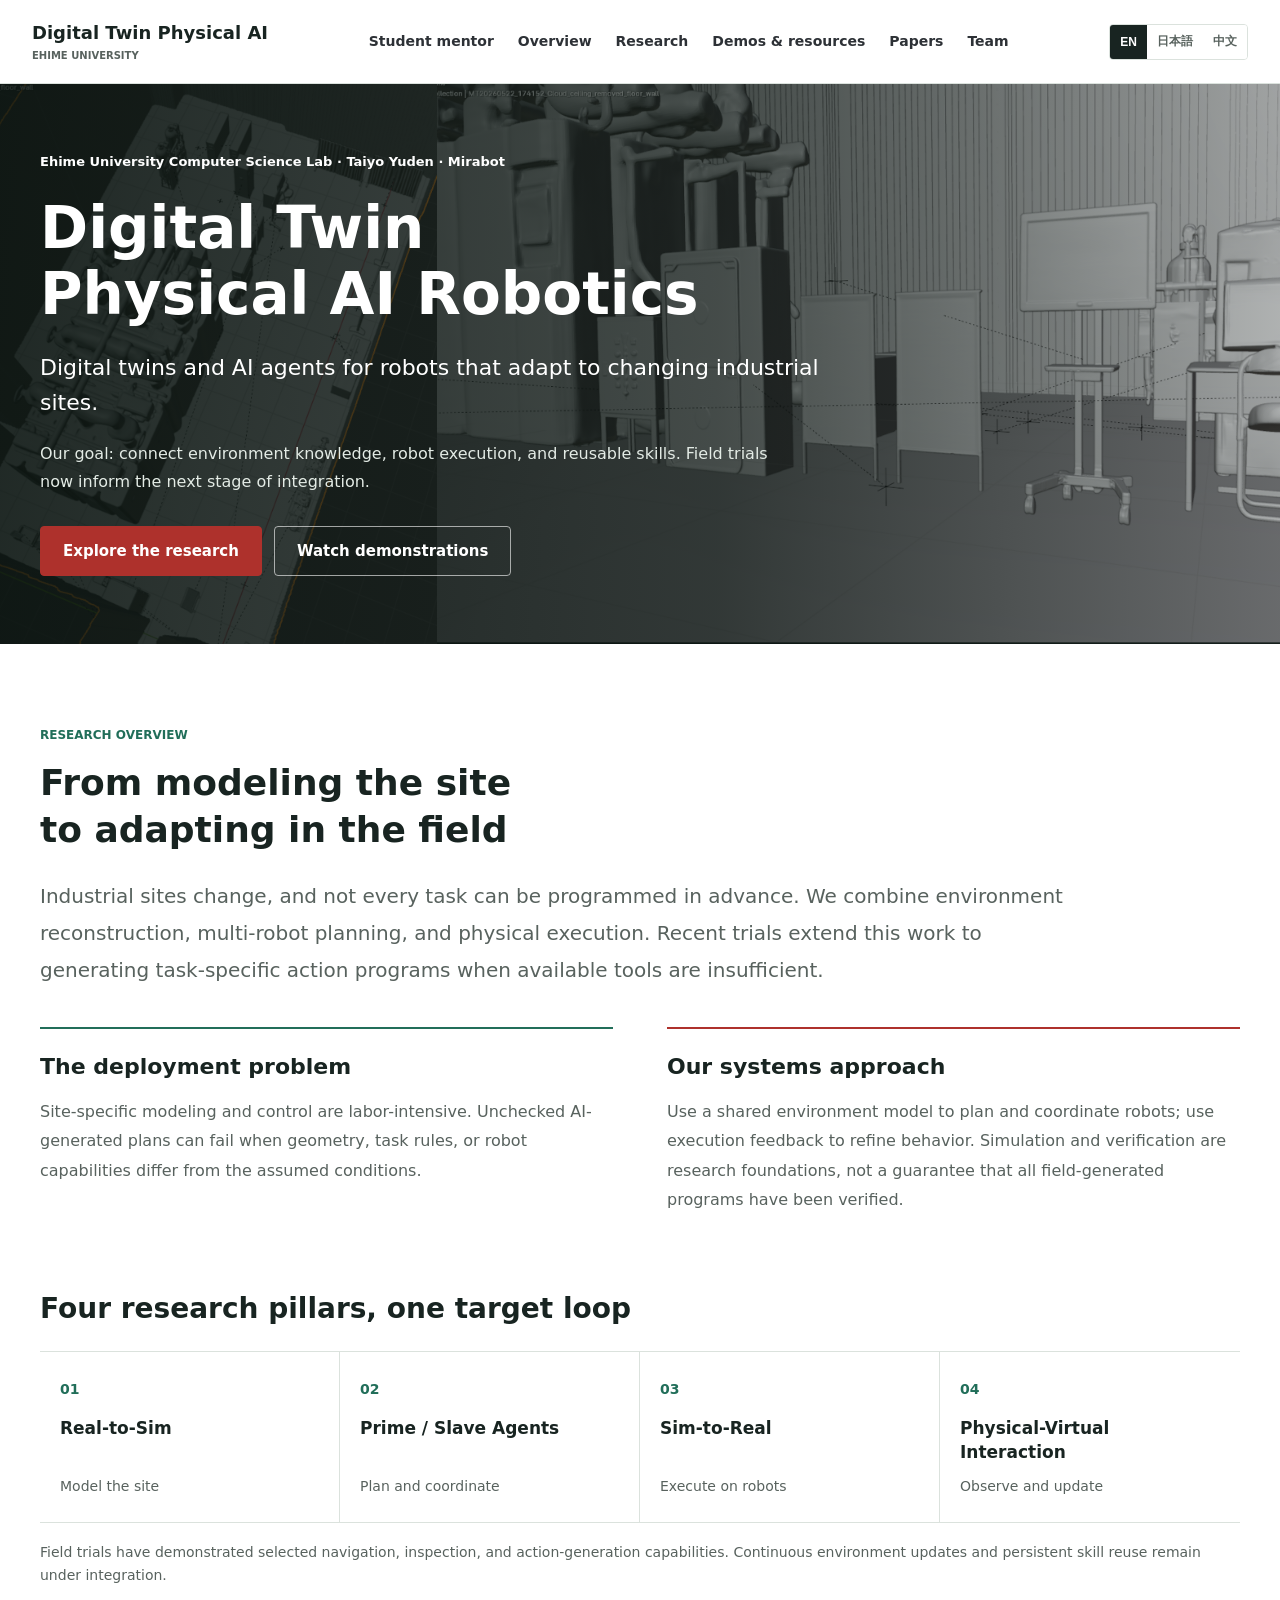
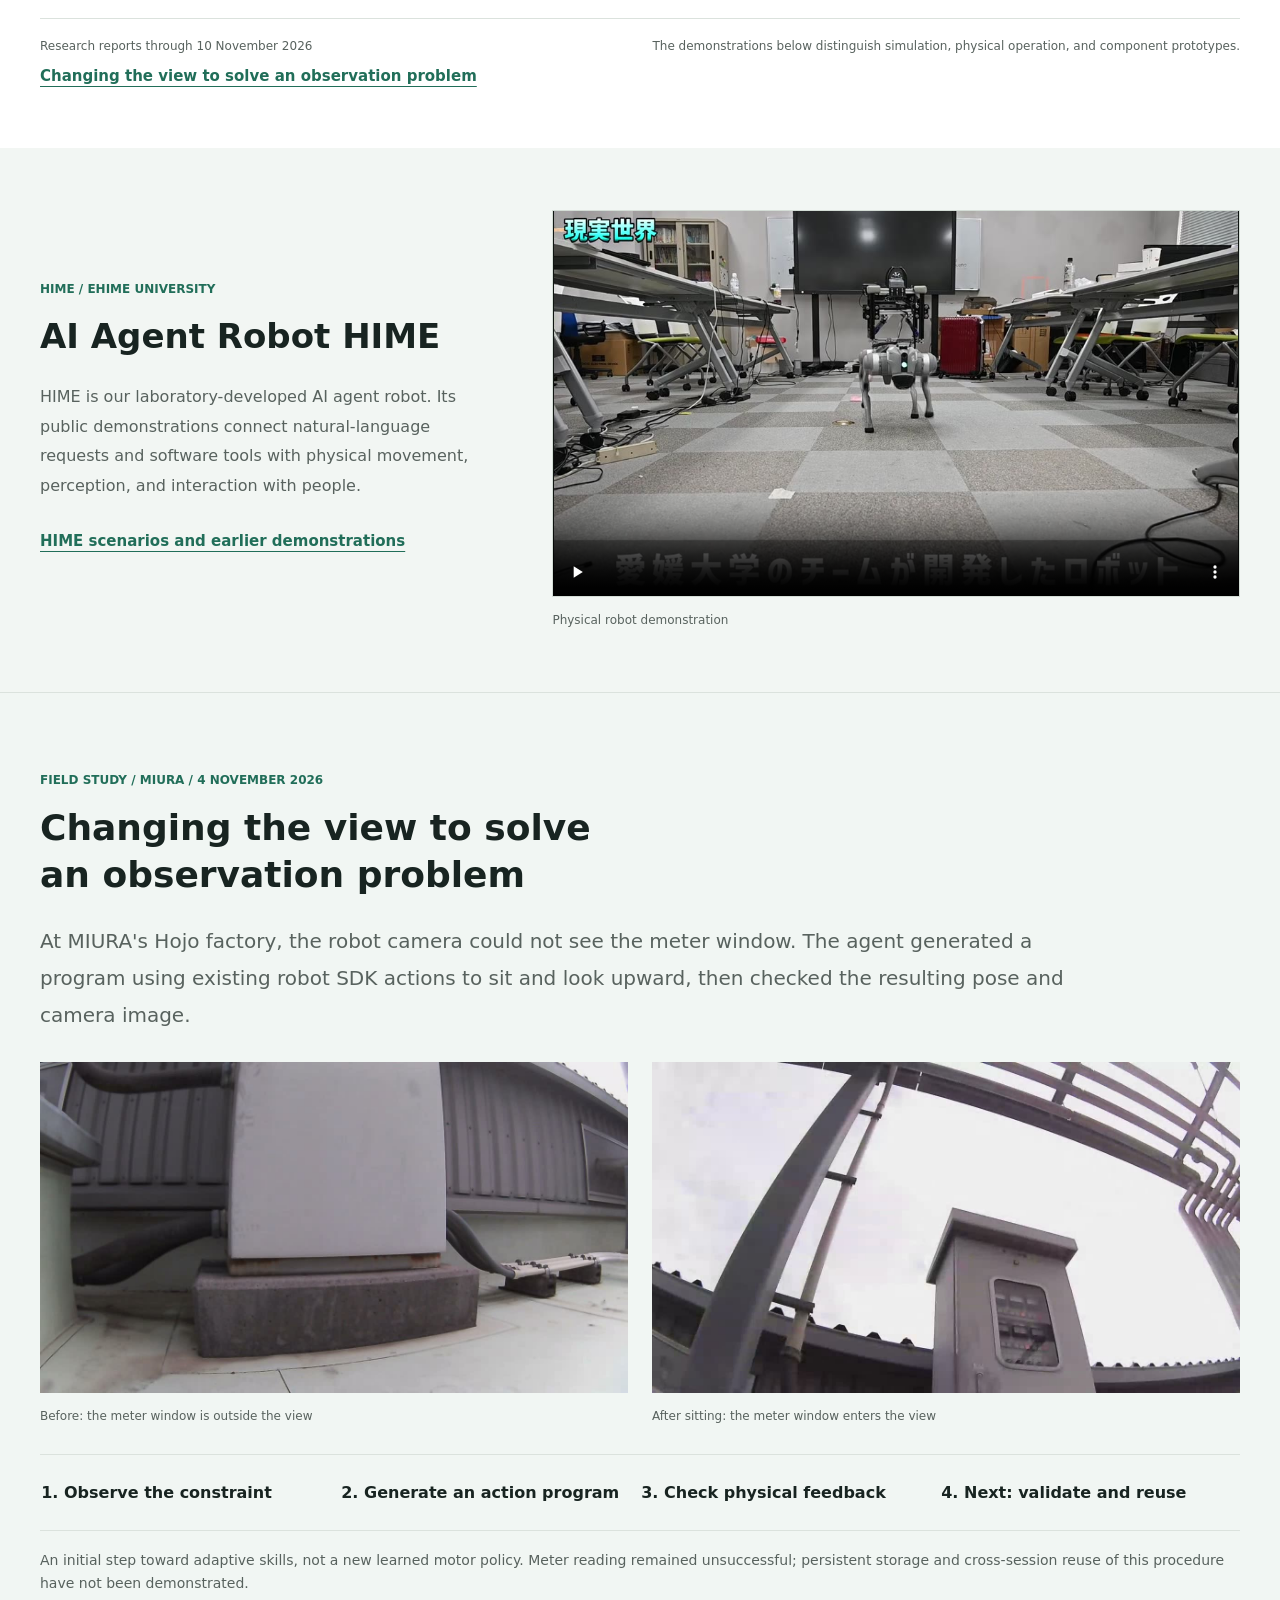
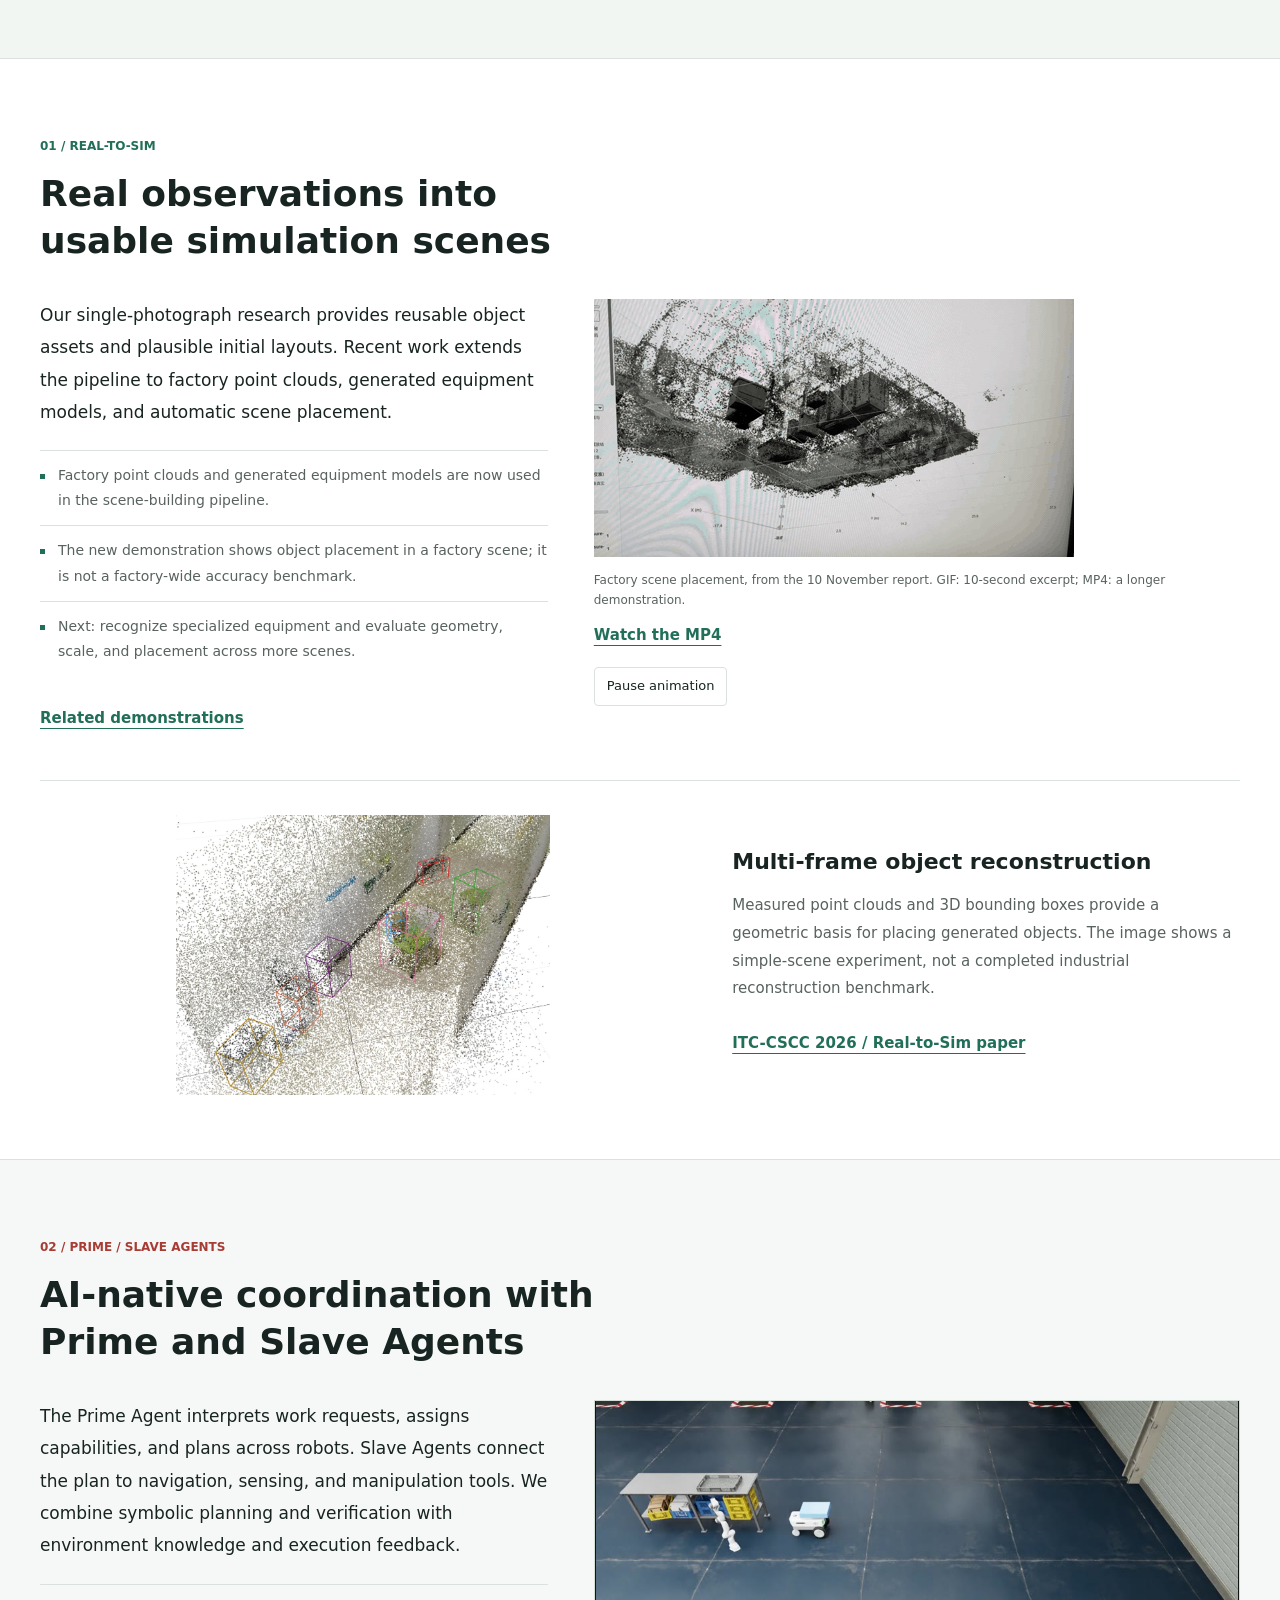
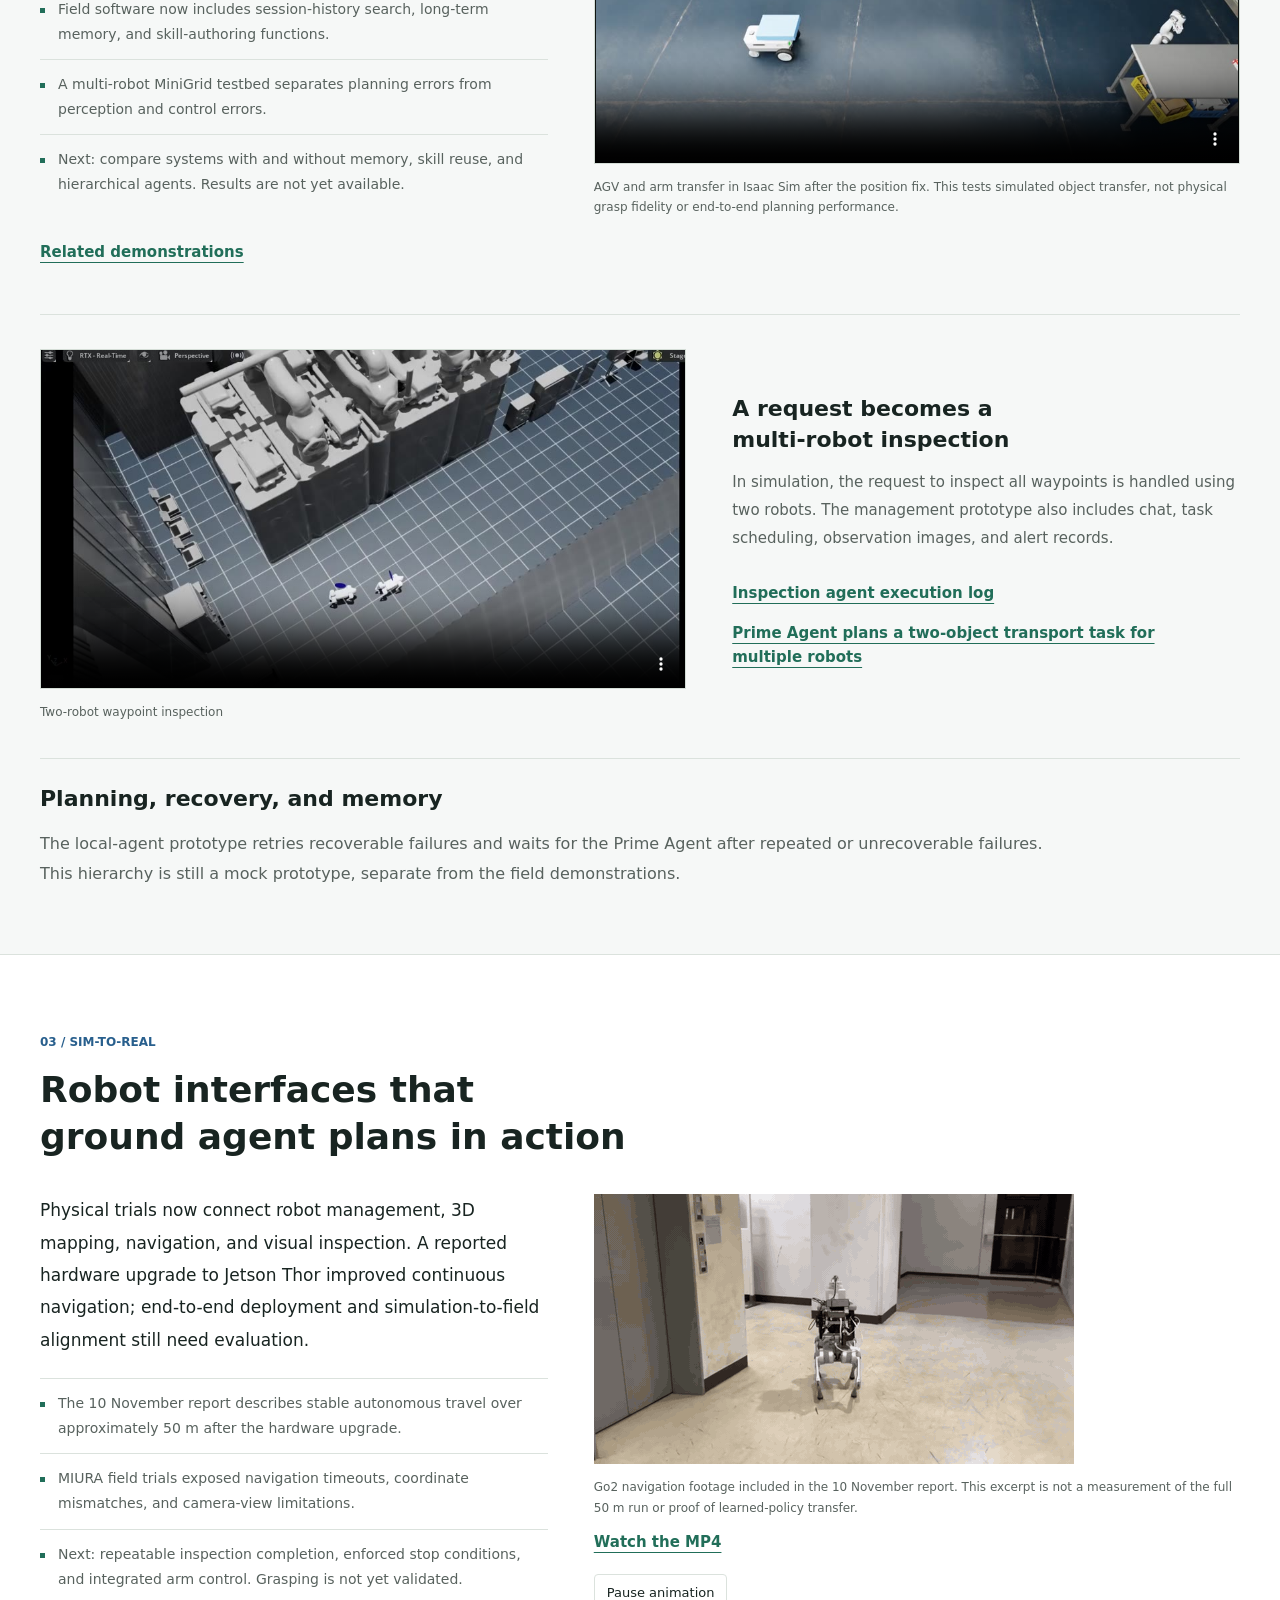
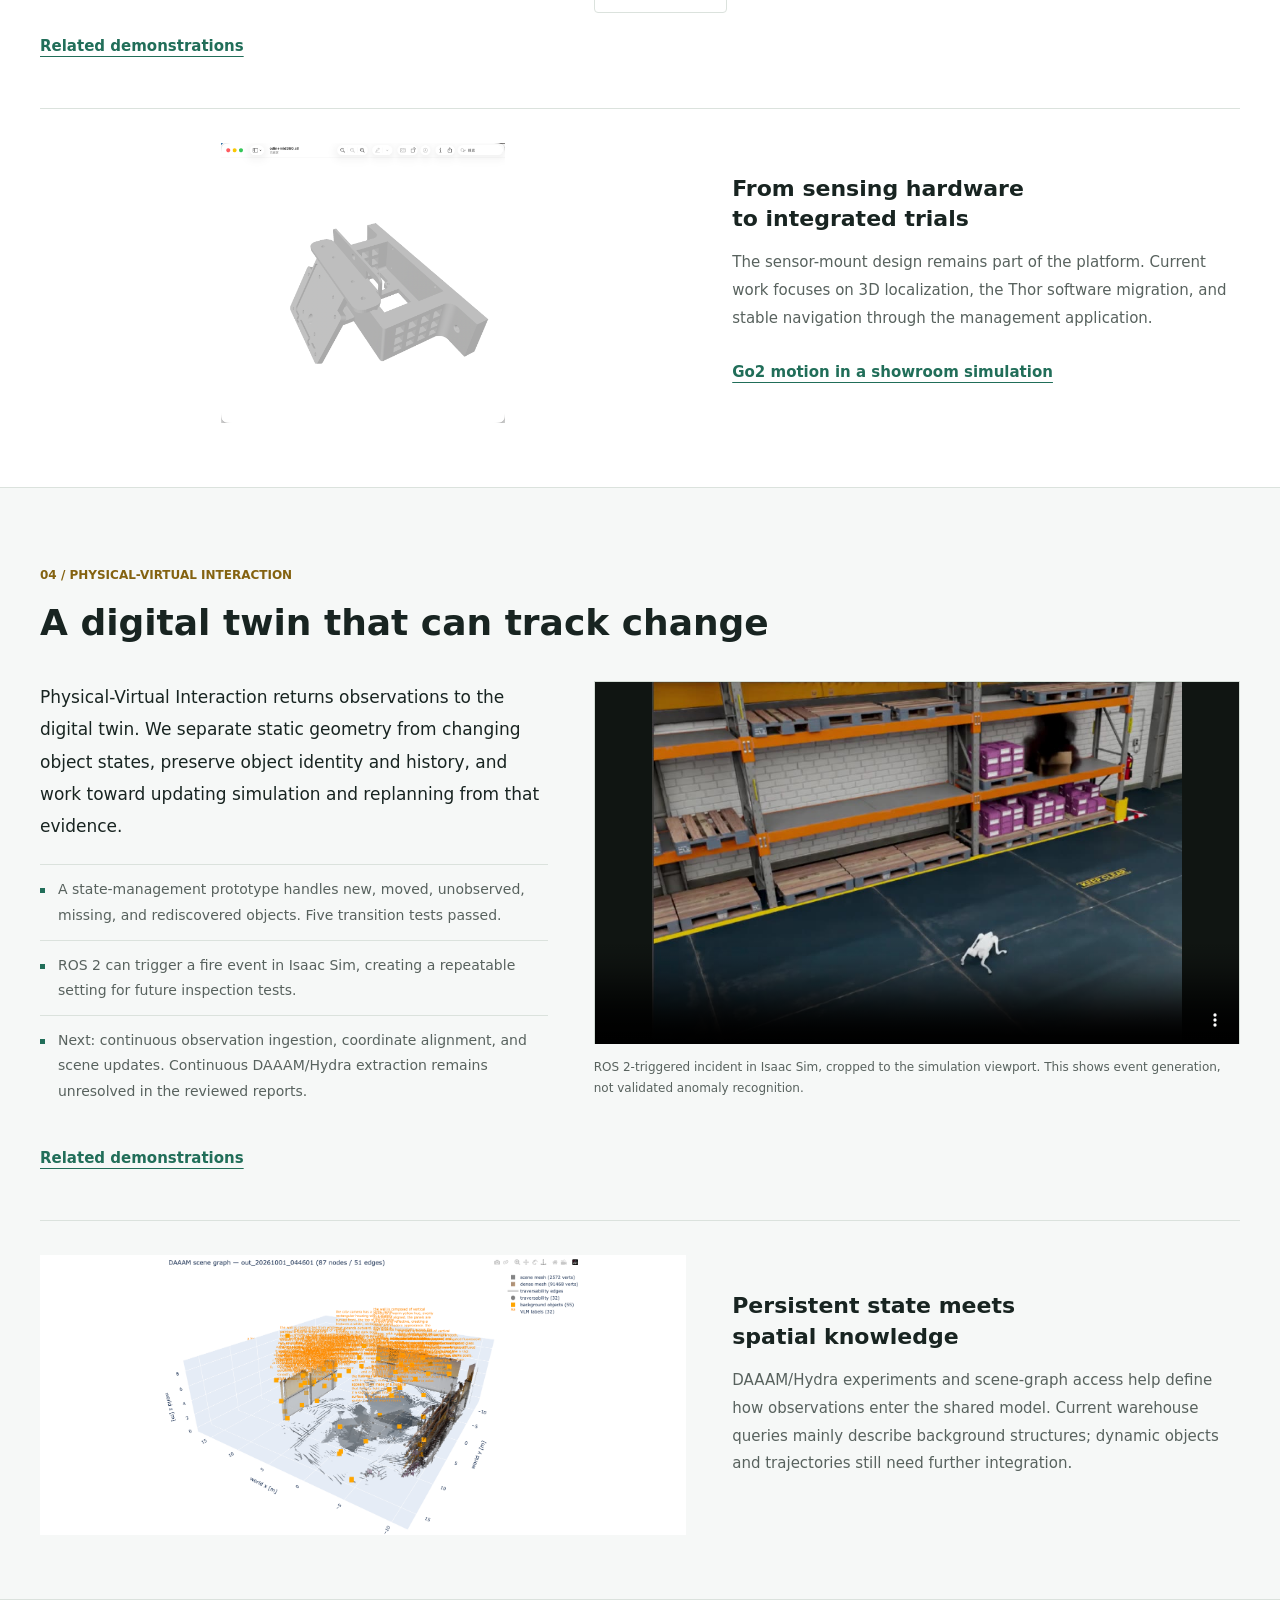
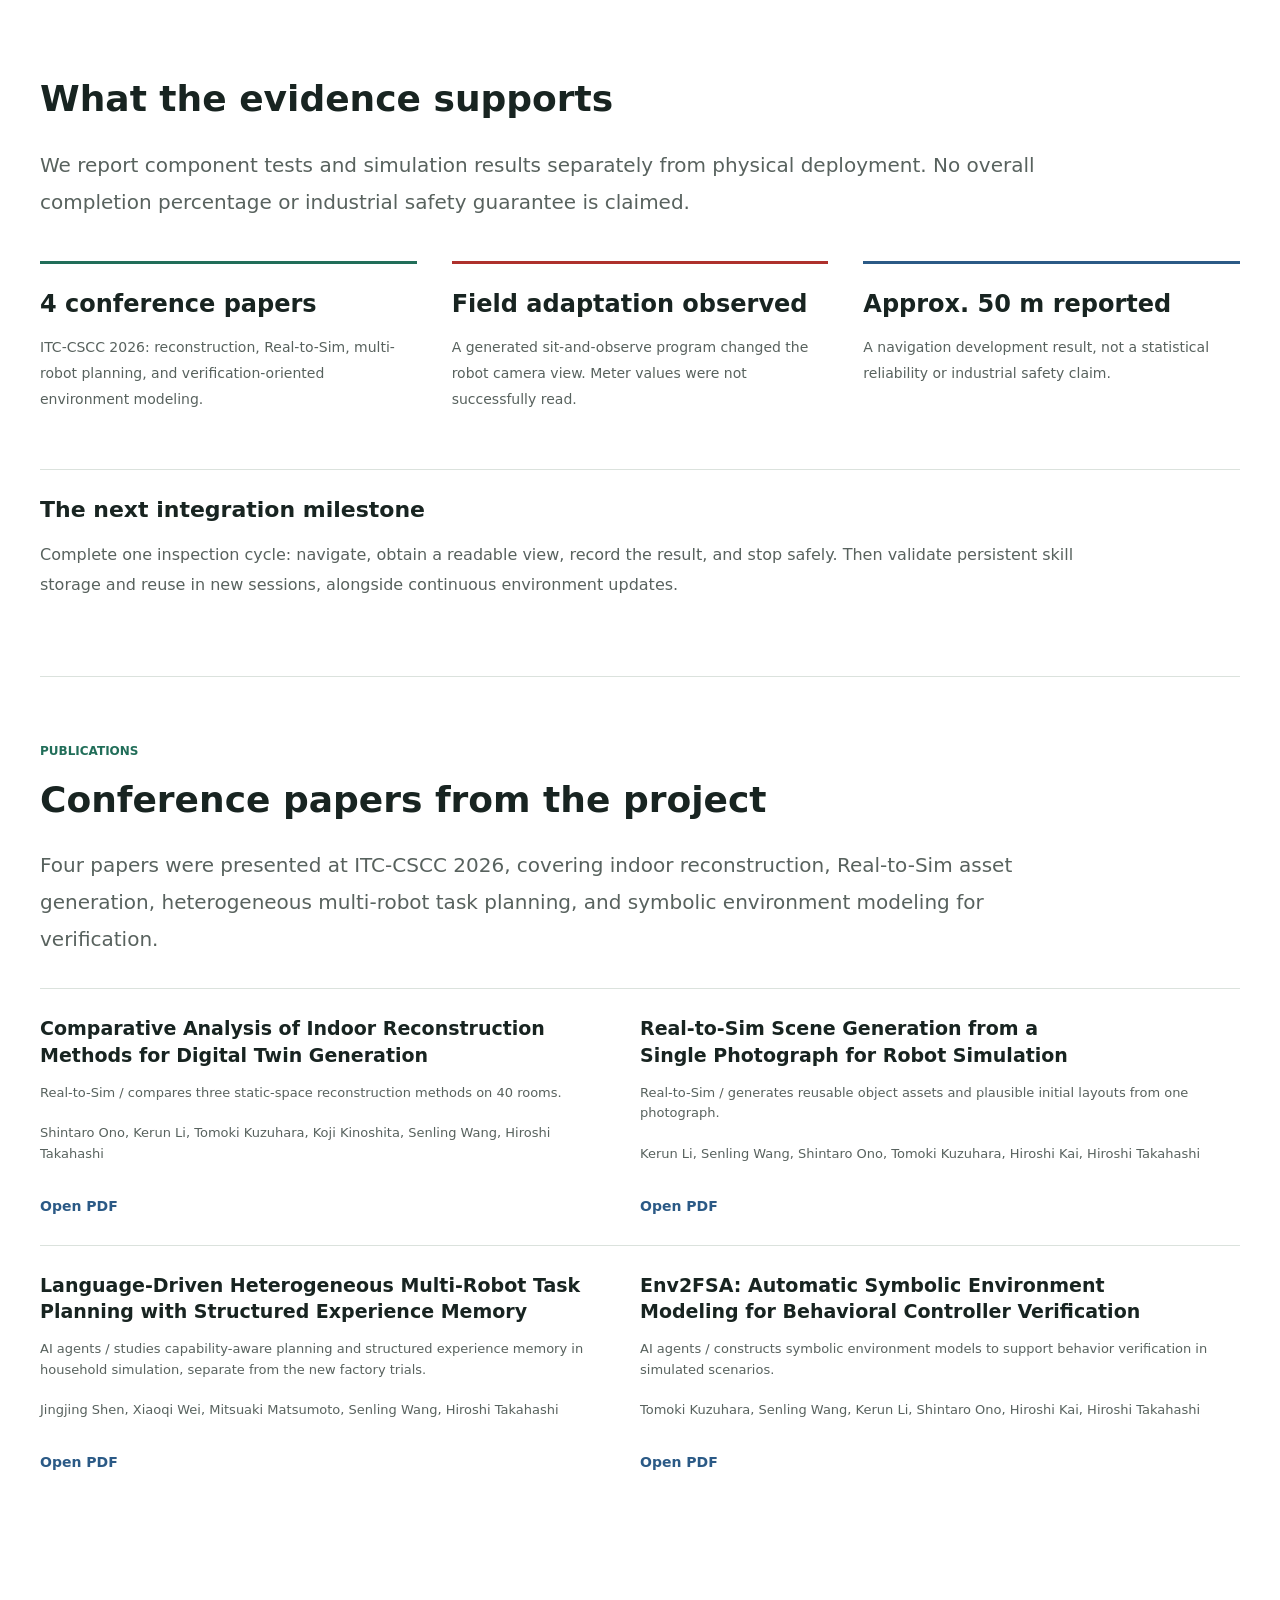
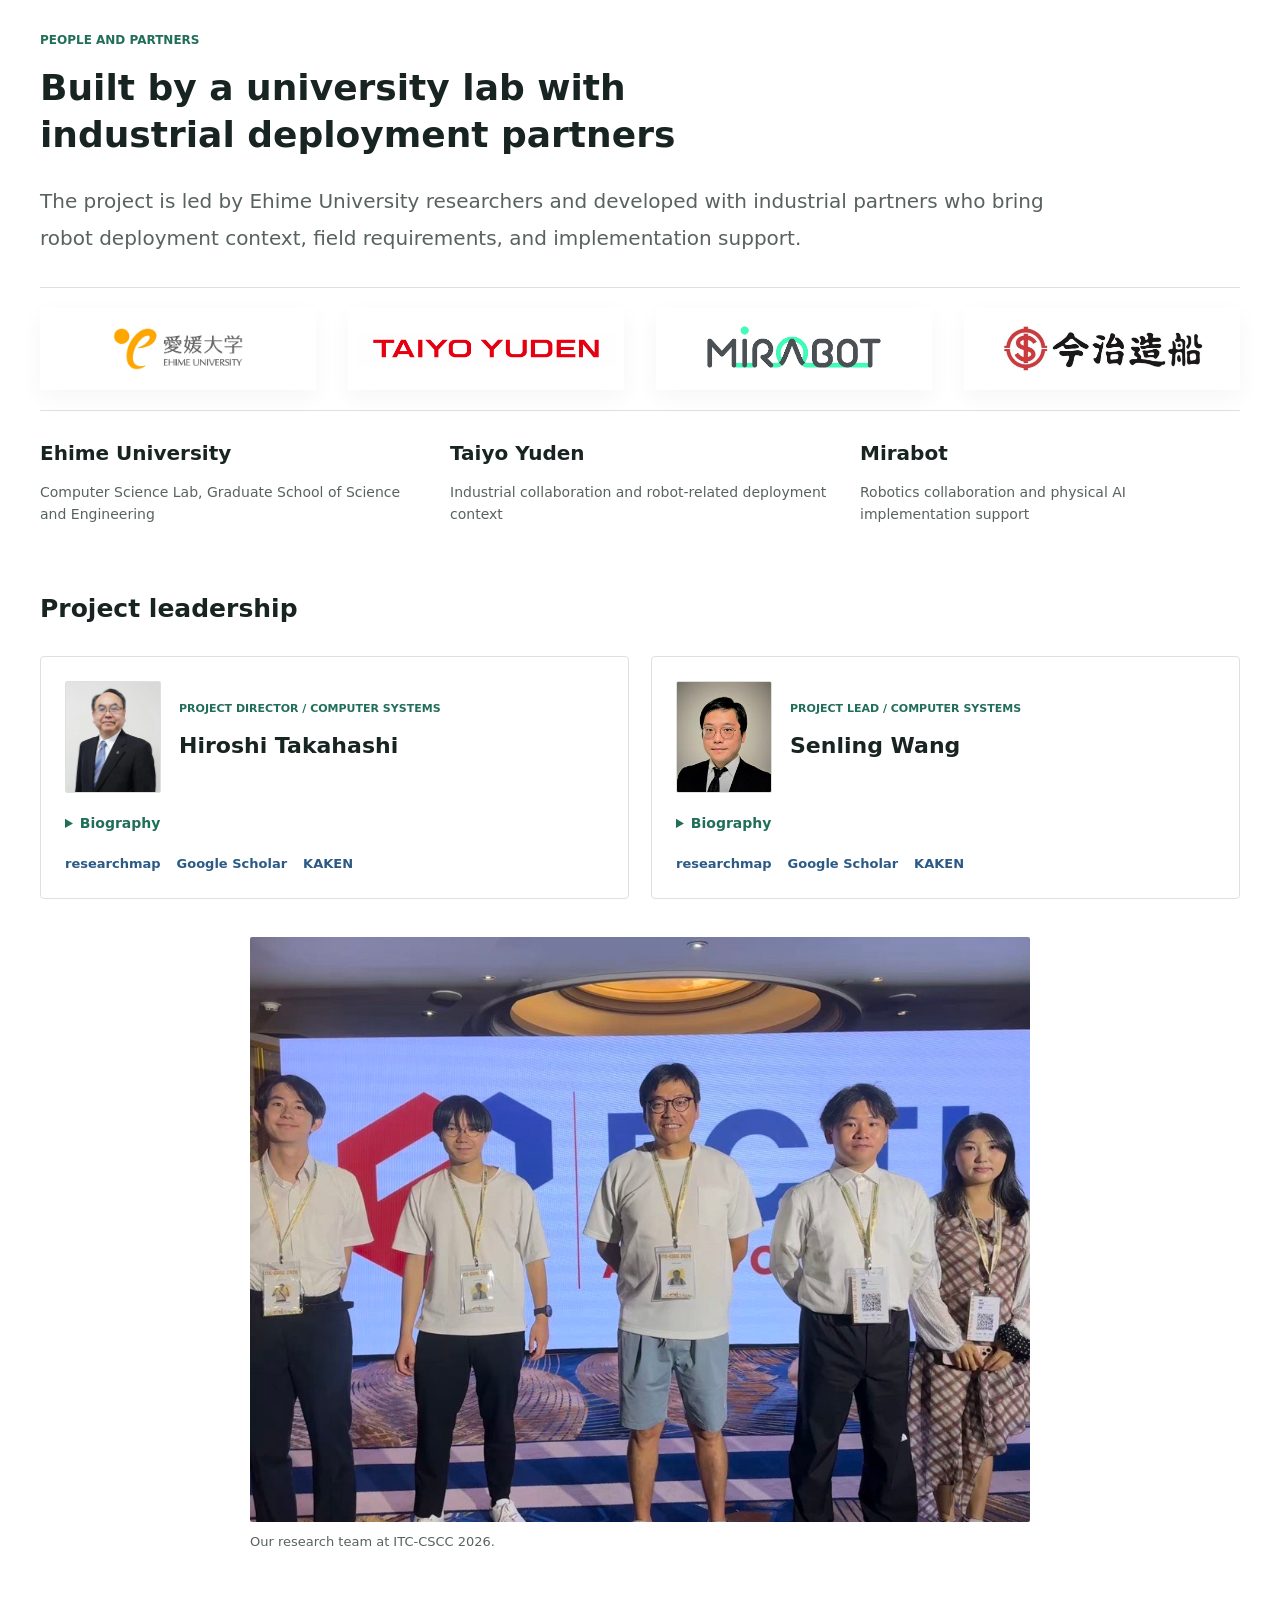
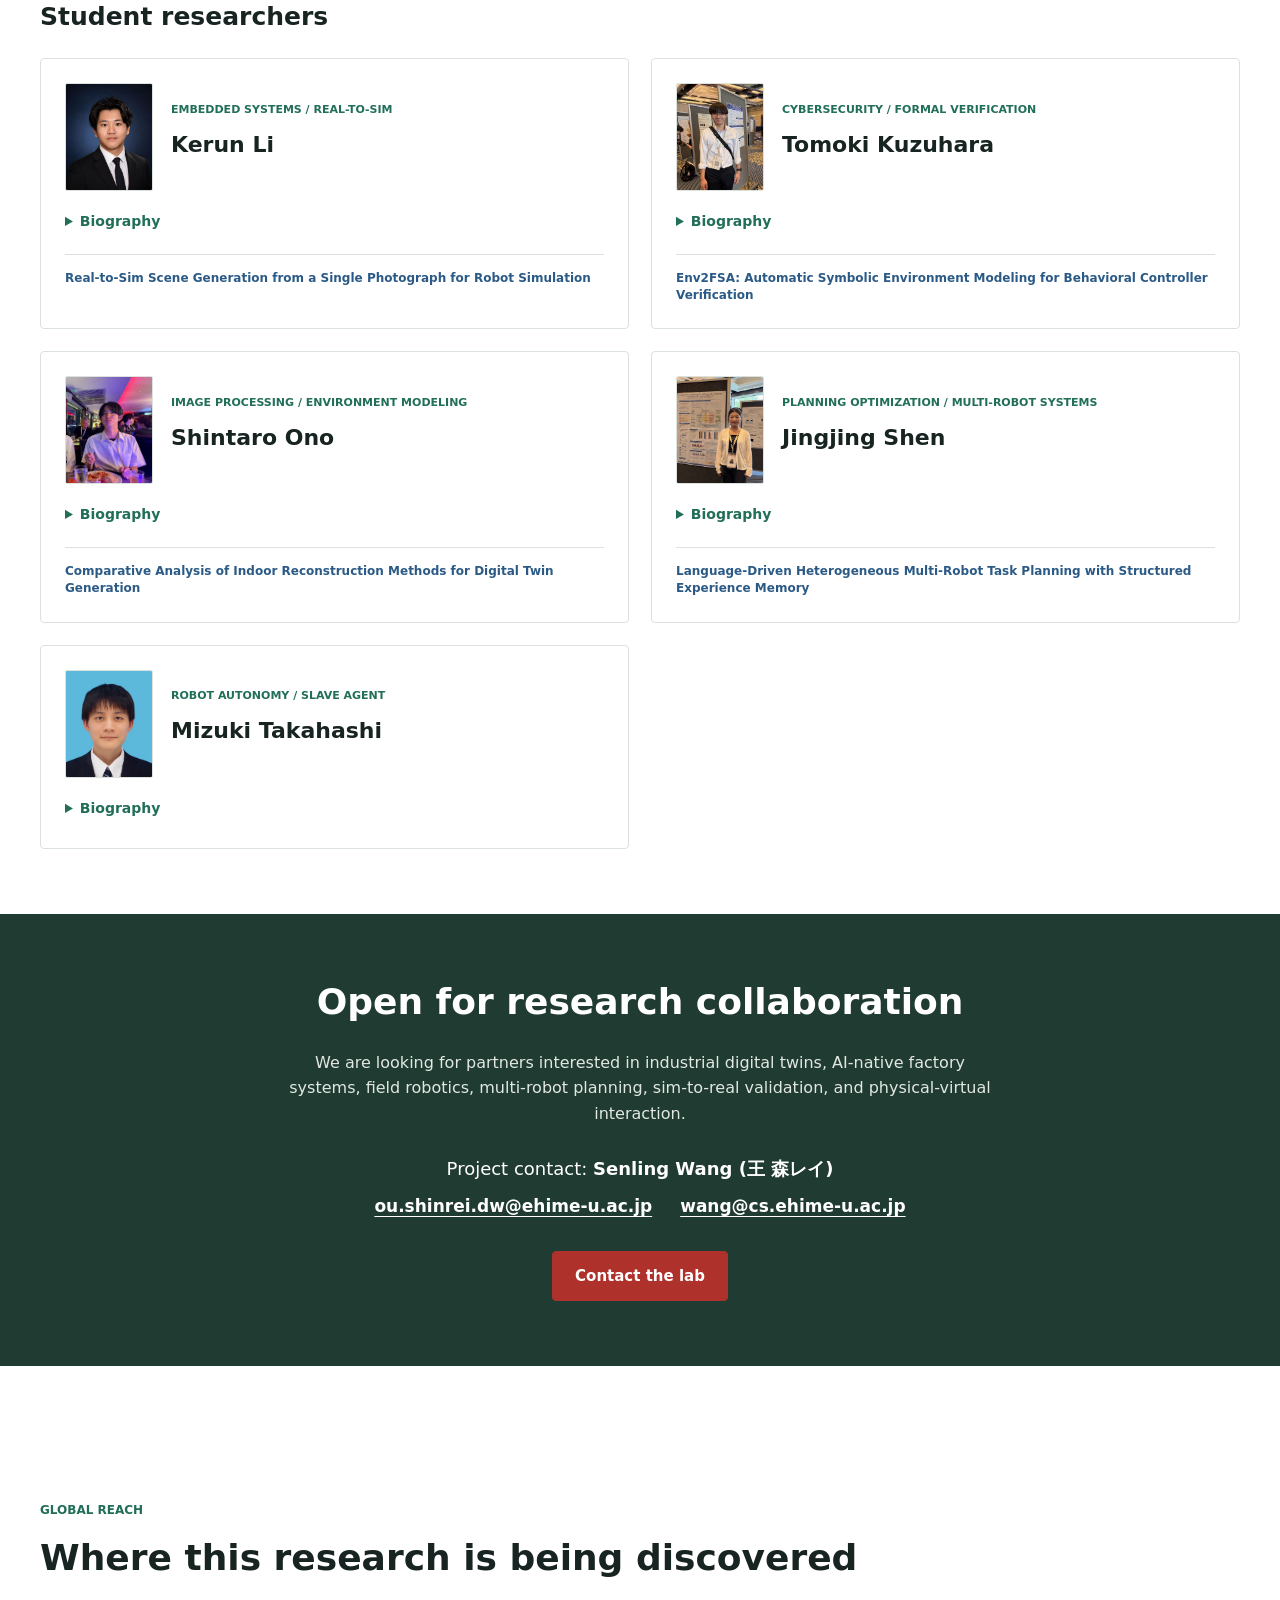
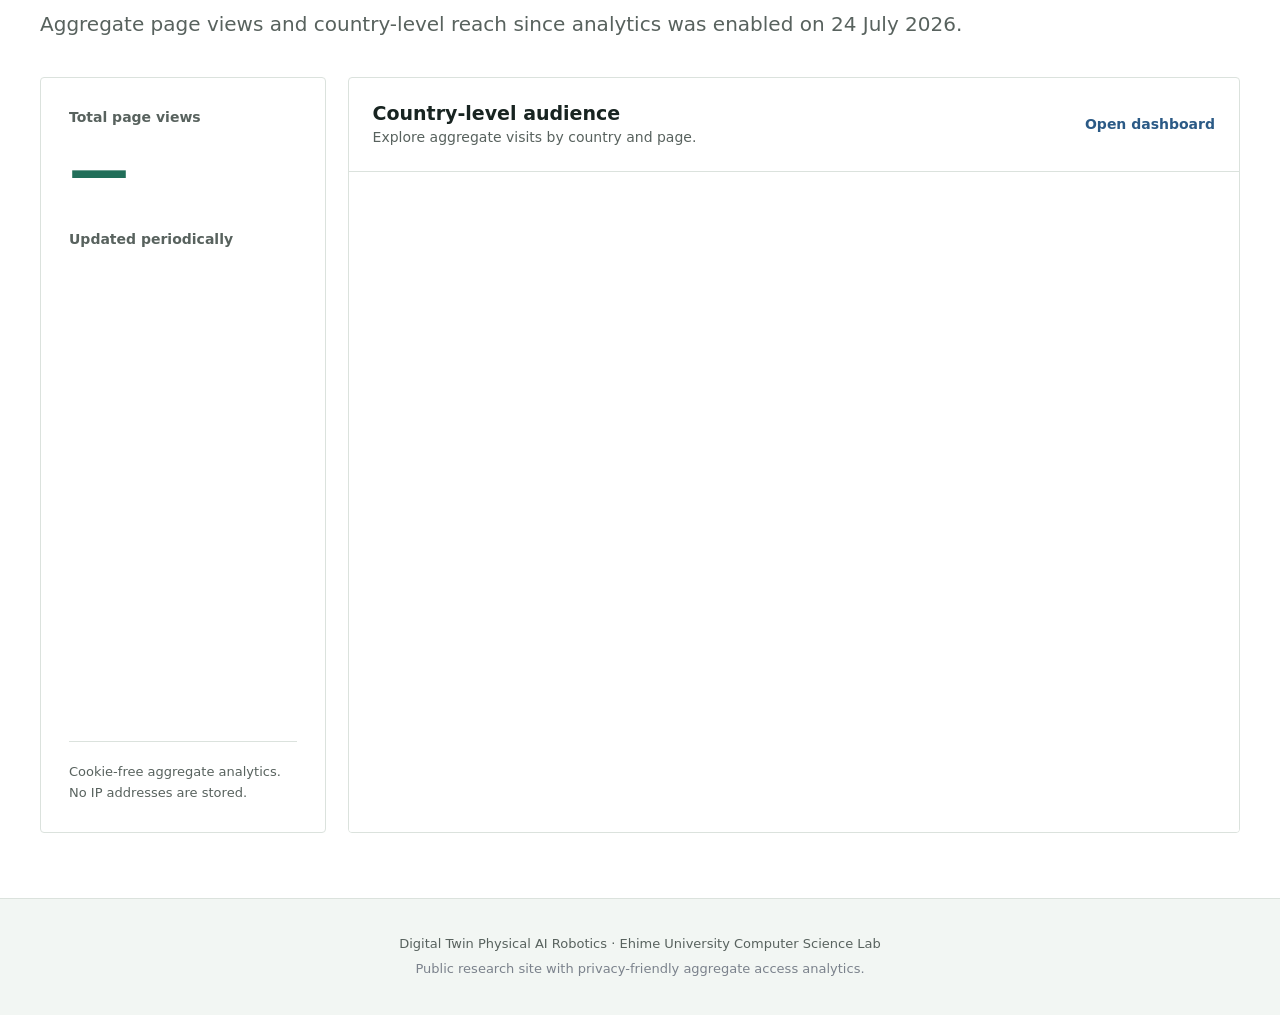
==== commit ca163b4e: "Publish student mentor portal with independent student sign-in" ====
--- a/index.html
+++ b/index.html
@@ -1,5 +1,5 @@
 <!doctype html>
-<html lang="en"><head><meta charset="utf-8"><meta name="viewport" content="width=device-width, initial-scale=1"><title>Digital Twin Physical AI Robotics | Ehime University</title><meta name="description" content="Ehime University's digital twin and Physical AI robotics research: Real-to-Sim, Prime and Slave Agents, robot deployment, and Physical-Virtual Interaction."><link rel="canonical" href="https://ehimetakahashilab.github.io/Computer-System-Lab.io/"><link rel="stylesheet" href="./styles.css"><link rel="stylesheet" href="./research.css"></head><body><header class="site-header"><a class="brand" href="./index.html">Digital Twin Physical AI<span>EHIME UNIVERSITY</span></a><nav aria-label="Primary navigation"><a href="./index.html#overview" data-i18n="nav_overview">Overview</a><a data-i18n="r_nav_research" href="./index.html#research">Research</a><a data-i18n="r_nav_demos" href="./resources.html">Demos &amp; resources</a><a href="./index.html#publications" data-i18n="nav_papers">Papers</a><a data-i18n="r_nav_team" href="./index.html#team">Team</a></nav><div class="language-switch" aria-label="Language selector"><button type="button" data-lang="en">EN</button><button type="button" data-lang="ja">日本語</button><button type="button" data-lang="zh">中文</button></div></header><main id="top"><section class="project-hero" aria-labelledby="project-title"><img class="project-background" src="./assets/ai-native-factory_2.png" alt="AI-native factory digital twin concept"><div class="project-shade"></div><div class="hero-inner"><p class="hero-org" data-i18n="hero_eyebrow">Ehime University Computer Science Lab · Taiyo Yuden · Mirabot</p><h1 data-i18n="r_project_title" id="project-title">Digital Twin Physical AI Robotics</h1><p data-i18n="r_project_subtitle" class="hero-description">Digital twins and AI agents for robots that adapt to changing industrial sites.</p><p data-i18n="r_project_goal" class="hero-goal">Our goal: connect environment knowledge, robot execution, and reusable skills. Field trials now inform the next stage of integration.</p><div class="hero-actions"><a data-i18n="r_explore" class="button primary" href="#research">Explore the research</a><a data-i18n="r_watch" class="button" href="./resources.html">Watch demonstrations</a></div></div></section>
+<html lang="en"><head><meta charset="utf-8"><meta name="viewport" content="width=device-width, initial-scale=1"><title>Digital Twin Physical AI Robotics | Ehime University</title><meta name="description" content="Ehime University's digital twin and Physical AI robotics research: Real-to-Sim, Prime and Slave Agents, robot deployment, and Physical-Virtual Interaction."><link rel="canonical" href="https://ehimetakahashilab.github.io/Computer-System-Lab.io/"><link rel="stylesheet" href="./styles.css"><link rel="stylesheet" href="./research.css"></head><body><header class="site-header"><a class="brand" href="./index.html">Digital Twin Physical AI<span>EHIME UNIVERSITY</span></a><nav aria-label="Primary navigation"><a href="./mentor/" data-i18n="nav_mentor">Student mentor</a><a href="./index.html#overview" data-i18n="nav_overview">Overview</a><a data-i18n="r_nav_research" href="./index.html#research">Research</a><a data-i18n="r_nav_demos" href="./resources.html">Demos &amp; resources</a><a href="./index.html#publications" data-i18n="nav_papers">Papers</a><a data-i18n="r_nav_team" href="./index.html#team">Team</a></nav><div class="language-switch" aria-label="Language selector"><button type="button" data-lang="en">EN</button><button type="button" data-lang="ja">日本語</button><button type="button" data-lang="zh">中文</button></div></header><main id="top"><section class="project-hero" aria-labelledby="project-title"><img class="project-background" src="./assets/ai-native-factory_2.png" alt="AI-native factory digital twin concept"><div class="project-shade"></div><div class="hero-inner"><p class="hero-org" data-i18n="hero_eyebrow">Ehime University Computer Science Lab · Taiyo Yuden · Mirabot</p><h1 data-i18n="r_project_title" id="project-title">Digital Twin Physical AI Robotics</h1><p data-i18n="r_project_subtitle" class="hero-description">Digital twins and AI agents for robots that adapt to changing industrial sites.</p><p data-i18n="r_project_goal" class="hero-goal">Our goal: connect environment knowledge, robot execution, and reusable skills. Field trials now inform the next stage of integration.</p><div class="hero-actions"><a data-i18n="r_explore" class="button primary" href="#research">Explore the research</a><a data-i18n="r_watch" class="button" href="./resources.html">Watch demonstrations</a></div></div></section>
 <section id="overview" class="research-inner overview-rebuilt"><span id="research-updates" class="anchor-target"></span><p data-i18n="r_overview_k" class="section-kicker">Research overview</p><h2 data-i18n="r_overview_h">From modeling the site to adapting in the field</h2><p data-i18n="r_overview_p" class="lead">Industrial sites change, and not every task can be programmed in advance. We combine environment reconstruction, multi-robot planning, and physical execution. Recent trials extend this work to generating task-specific action programs when available tools are insufficient.</p><div class="question-columns"><article><h3 data-i18n="r_problem_h">The deployment problem</h3><p data-i18n="r_problem_p">Site-specific modeling and control are labor-intensive. Unchecked AI-generated plans can fail when geometry, task rules, or robot capabilities differ from the assumed conditions.</p></article><article><h3 data-i18n="r_approach_h">Our systems approach</h3><p data-i18n="r_approach_p">Use a shared environment model to plan and coordinate robots; use execution feedback to refine behavior. Simulation and verification are research foundations, not a guarantee that all field-generated programs have been verified.</p></article></div><div id="research" class="research-map"><h2 data-i18n="r_research_h">Four research pillars, one target loop</h2><div class="cycle-nav"><a href="#real2sim"><span class="cycle-index">01</span><strong>Real-to-Sim</strong><span data-i18n="r_cycle1">Model the site</span></a><a href="#agents"><span class="cycle-index">02</span><strong>Prime / Slave Agents</strong><span data-i18n="r_cycle2">Plan and coordinate</span></a><a href="#sim2real"><span class="cycle-index">03</span><strong>Sim-to-Real</strong><span data-i18n="r_cycle3">Execute on robots</span></a><a href="#interaction"><span class="cycle-index">04</span><strong>Physical-Virtual Interaction</strong><span data-i18n="r_cycle4">Observe and update</span></a></div><p data-i18n="r_research_p" class="integration-note">Field trials have demonstrated selected navigation, inspection, and action-generation capabilities. Continuous environment updates and persistent skill reuse remain under integration.</p></div><div class="evidence-dateline"><span data-i18n="r_asof">Research reports through 10 November 2026</span><span data-i18n="r_status_note">The demonstrations below distinguish simulation, physical operation, and component prototypes.</span></div><a data-i18n="n_case_h" class="text-link" href="#adaptive-skills">Changing the view to solve an observation problem</a></section>
 <section id="hime" class="hime-band"><div class="research-inner hime-layout"><div><p class="section-kicker">HIME / EHIME UNIVERSITY</p><h2>AI Agent Robot HIME</h2><p data-i18n="r_hime_p">HIME is our laboratory-developed AI agent robot. Its public demonstrations connect natural-language requests and software tools with physical movement, perception, and interaction with people.</p><a data-i18n="r_hime_more" class="text-link" href="./videos.html">HIME scenarios and earlier demonstrations</a></div><figure class="demo-figure"><video controls playsinline preload="none" poster="./resource/hime-showcase.jpg" src="./videos/hime-ai-agent-robot-showcase.mp4" aria-label="HIME AI agent robot showcase"></video><figcaption data-i18n="r_physical">Physical robot demonstration</figcaption></figure></div></section>
 <section id="adaptive-skills" class="research-band field-study"><div class="research-inner"><p data-i18n="n_case_k" class="section-kicker">FIELD STUDY / MIURA / 4 NOVEMBER 2026</p><h2 data-i18n="n_case_h">Changing the view to solve an observation problem</h2><p data-i18n="n_case_p" class="lead">At MIURA's Hojo factory, the robot camera could not see the meter window. The agent generated a program using existing robot SDK actions to sit and look upward, then checked the resulting pose and camera image.</p><div class="field-views"><figure class="demo-figure"><img src="./resource/meter-view-before.jpg" alt="Before: the meter window is outside the view" loading="lazy" width="1280" height="720"><figcaption data-i18n="n_before">Before: the meter window is outside the view</figcaption></figure><figure class="demo-figure"><img src="./resource/meter-view-seated.jpg" alt="After sitting: the meter window enters the view" loading="lazy" width="1280" height="720"><figcaption data-i18n="n_after">After sitting: the meter window enters the view</figcaption></figure></div><ol class="adaptation-steps"><li data-i18n="n_step1">Observe the constraint</li><li data-i18n="n_step2">Generate an action program</li><li data-i18n="n_step3">Check physical feedback</li><li data-i18n="n_step4">Next: validate and reuse</li></ol><p data-i18n="n_case_limit" class="integration-note">An initial step toward adaptive skills, not a new learned motor policy. Meter reading remained unsuccessful; persistent storage and cross-session reuse of this procedure have not been demonstrated.</p></div></section><span id="progress-r2s" class="anchor-target"></span><section id="real2sim" class="research-band pillar-1"><div class="research-inner"><div class="pillar-top"><p class="section-kicker">01 / Real-to-Sim</p><h2 data-i18n="r_p1_h">Real observations into usable simulation scenes</h2></div><div class="pillar-layout"><div class="pillar-copy"><p data-i18n="r_p1_p">Our single-photograph research provides reusable object assets and plausible initial layouts. Recent work extends the pipeline to factory point clouds, generated equipment models, and automatic scene placement.</p><ul class="research-points"><li data-i18n="r_p1_a">Factory point clouds and generated equipment models are now used in the scene-building pipeline.</li><li data-i18n="r_p1_b">The new demonstration shows object placement in a factory scene; it is not a factory-wide accuracy benchmark.</li><li data-i18n="r_p1_c">Next: recognize specialized equipment and evaluate geometry, scale, and placement across more scenes.</li></ul><a data-i18n="r_more" class="text-link" href="./resources.html#real2sim">Related demonstrations</a></div><figure class="demo-figure"><img src="./resource/factory-scene-placement-202611.gif" alt="Factory scene placement, from the 10 November report. GIF: 10-second excerpt; MP4: a longer demonstration." loading="lazy" decoding="async"><figcaption data-i18n="r_p1_cap">Factory scene placement, from the 10 November report. GIF: 10-second excerpt; MP4: a longer demonstration.</figcaption><a data-i18n="n_watch" class="text-link" href="./resource/factory-scene-placement-202611.mp4">Watch the MP4</a></figure></div><div class="support-row"><figure><img src="./assets/progress-2026-10/multi-frame-3d-object-bounds.jpeg" alt="Multi-frame reconstruction: measured point cloud and 3D bounding boxes" loading="lazy" decoding="async"></figure><div><h3 data-i18n="r_p1_detail">Multi-frame object reconstruction</h3><p data-i18n="r_p1_detail_p">Measured point clouds and 3D bounding boxes provide a geometric basis for placing generated objects. The image shows a simple-scene experiment, not a completed industrial reconstruction benchmark.</p><a class="text-link" href="./papers/m69484-li%20stamped-e.pdf">ITC-CSCC 2026 / Real-to-Sim paper</a></div></div></div></section><span id="progress-agents" class="anchor-target"></span><section id="agents" class="research-band pillar-2"><div class="research-inner"><div class="pillar-top"><p class="section-kicker">02 / Prime / Slave Agents</p><h2 data-i18n="r_p2_h">AI-native coordination with Prime and Slave Agents</h2></div><div class="pillar-layout"><div class="pillar-copy"><p data-i18n="r_p2_p">The Prime Agent interprets work requests, assigns capabilities, and plans across robots. Slave Agents connect the plan to navigation, sensing, and manipulation tools. We combine symbolic planning and verification with environment knowledge and execution feedback.</p><ul class="research-points"><li data-i18n="r_p2_a">Field software now includes session-history search, long-term memory, and skill-authoring functions.</li><li data-i18n="r_p2_b">A multi-robot MiniGrid testbed separates planning errors from perception and control errors.</li><li data-i18n="r_p2_c">Next: compare systems with and without memory, skill reuse, and hierarchical agents. Results are not yet available.</li></ul><a data-i18n="r_more" class="text-link" href="./resources.html#agents">Related demonstrations</a></div><figure class="demo-figure"><video controls playsinline preload="none" poster="./resource/agv-arm-transfer-corrected.jpg" src="./resource/agv-arm-transfer-corrected.mp4" aria-label="AGV and arm transfer in Isaac Sim after the position fix. This tests simulated object transfer, not physical grasp fidelity or end-to-end planning performance."></video><figcaption data-i18n="r_p2_cap">AGV and arm transfer in Isaac Sim after the position fix. This tests simulated object transfer, not physical grasp fidelity or end-to-end planning performance.</figcaption></figure></div><div class="support-row"><figure class="demo-figure"><video controls playsinline preload="none" poster="./resource/two-robot-waypoint-inspection.jpg" src="./resource/two-robot-waypoint-inspection.mp4" aria-label="Two-robot waypoint inspection"></video><figcaption data-i18n="r_d_patrol">Two-robot waypoint inspection</figcaption></figure><div><h3 data-i18n="r_p2_demo_h">A request becomes a multi-robot inspection</h3><p data-i18n="r_p2_demo_p">In simulation, the request to inspect all waypoints is handled using two robots. The management prototype also includes chat, task scheduling, observation images, and alert records.</p><a data-i18n="r_d_console" class="text-link" href="./resources.html#two-robot-inspection-console">Inspection agent execution log</a><a class="text-link" data-i18n="agents_showcase_title" href="./videos/prime%20agent%E3%81%AB%E3%82%88%E3%82%8B%E3%83%9E%E3%83%AB%E3%83%81%E3%83%AD%E3%83%9C%E3%83%83%E3%83%88%E3%81%AE%E3%82%BF%E3%82%B9%E3%82%AF%E8%A8%88%E7%94%BB(%E3%83%9E%E3%82%B0%E3%82%AB%E3%83%83%E3%83%97%E3%82%92%E3%83%9C%E3%83%83%E3%82%AF%E3%82%B91%E3%80%81%E3%83%81%E3%83%BC%E3%82%BA%E3%82%92%E3%83%9C%E3%83%83%E3%82%AF%E3%82%B92%E3%81%BE%E3%81%A7%E6%90%AC%E9%80%81%E3%81%97%E3%81%A6%E3%81%8F%E3%81%A0%E3%81%95%E3%81%84).gif">Prime Agent plans a two-object transport task for multiple robots</a></div></div><div class="next-milestone"><h3 data-i18n="r_p2_detail_new">Planning, recovery, and memory</h3><p data-i18n="r_p2_detail_new_p">The local-agent prototype retries recoverable failures and waits for the Prime Agent after repeated or unrecoverable failures. This hierarchy is still a mock prototype, separate from the field demonstrations.</p></div></div></section><span id="progress-sim" class="anchor-target"></span><section id="sim2real" class="research-band pillar-3"><div class="research-inner"><div class="pillar-top"><p class="section-kicker">03 / Sim-to-Real</p><h2 data-i18n="r_p3_h">Robot interfaces that ground agent plans in action</h2></div><div class="pillar-layout"><div class="pillar-copy"><p data-i18n="r_p3_p">Physical trials now connect robot management, 3D mapping, navigation, and visual inspection. A reported hardware upgrade to Jetson Thor improved continuous navigation; end-to-end deployment and simulation-to-field alignment still need evaluation.</p><ul class="research-points"><li data-i18n="r_p3_a">The 10 November report describes stable autonomous travel over approximately 50 m after the hardware upgrade.</li><li data-i18n="r_p3_b">MIURA field trials exposed navigation timeouts, coordinate mismatches, and camera-view limitations.</li><li data-i18n="r_p3_c">Next: repeatable inspection completion, enforced stop conditions, and integrated arm control. Grasping is not yet validated.</li></ul><a data-i18n="r_more" class="text-link" href="./resources.html#sim2real">Related demonstrations</a></div><figure class="demo-figure"><img src="./resource/go2-autonomous-navigation-202611.gif" alt="Go2 navigation footage included in the 10 November report. This excerpt is not a measurement of the full 50 m run or proof of learned-policy transfer." loading="lazy" decoding="async"><figcaption data-i18n="r_p3_cap">Go2 navigation footage included in the 10 November report. This excerpt is not a measurement of the full 50 m run or proof of learned-policy transfer.</figcaption><a data-i18n="n_watch" class="text-link" href="./resource/go2-autonomous-navigation-202611.mp4">Watch the MP4</a></figure></div><div class="support-row"><figure><img src="./assets/progress-2026-10/odin-mid360-sensor-mount.png" alt="Odin1 and MID-360 sensor mount CAD design" loading="lazy" decoding="async"></figure><div><h3 data-i18n="r_p3_detail">From sensing hardware to integrated trials</h3><p data-i18n="r_p3_detail_p">The sensor-mount design remains part of the platform. Current work focuses on 3D localization, the Thor software migration, and stable navigation through the management application.</p><a data-i18n="r_d_go2" class="text-link" href="./resources.html#go2-showroom-simulation">Go2 motion in a showroom simulation</a></div></div></div></section><span id="progress-interaction" class="anchor-target"></span><section id="interaction" class="research-band pillar-4"><div class="research-inner"><div class="pillar-top"><p class="section-kicker">04 / Physical-Virtual Interaction</p><h2 data-i18n="r_p4_h">A digital twin that can track change</h2></div><div class="pillar-layout"><div class="pillar-copy"><p data-i18n="r_p4_p">Physical-Virtual Interaction returns observations to the digital twin. We separate static geometry from changing object states, preserve object identity and history, and work toward updating simulation and replanning from that evidence.</p><ul class="research-points"><li data-i18n="r_p4_a">A state-management prototype handles new, moved, unobserved, missing, and rediscovered objects. Five transition tests passed.</li><li data-i18n="r_p4_b">ROS 2 can trigger a fire event in Isaac Sim, creating a repeatable setting for future inspection tests.</li><li data-i18n="r_p4_c">Next: continuous observation ingestion, coordinate alignment, and scene updates. Continuous DAAAM/Hydra extraction remains unresolved in the reviewed reports.</li></ul><a data-i18n="r_more" class="text-link" href="./resources.html#interaction">Related demonstrations</a></div><figure class="demo-figure"><video controls playsinline preload="none" poster="./resource/ros2-triggered-fire-event.jpg" src="./resource/ros2-triggered-fire-event.mp4" aria-label="ROS 2-triggered incident in Isaac Sim, cropped to the simulation viewport. This shows event generation, not validated anomaly recognition."></video><figcaption data-i18n="r_p4_cap">ROS 2-triggered incident in Isaac Sim, cropped to the simulation viewport. This shows event generation, not validated anomaly recognition.</figcaption></figure></div><div class="support-row"><figure><img src="./assets/progress-2026-10/warehouse-scene-graph.png" alt="Scene graph from simulated warehouse observations" loading="lazy" decoding="async"></figure><div><h3 data-i18n="r_p4_detail">Persistent state meets spatial knowledge</h3><p data-i18n="r_p4_detail_p">DAAAM/Hydra experiments and scene-graph access help define how observations enter the shared model. Current warehouse queries mainly describe background structures; dynamic objects and trajectories still need further integration.</p></div></div></div></section>
